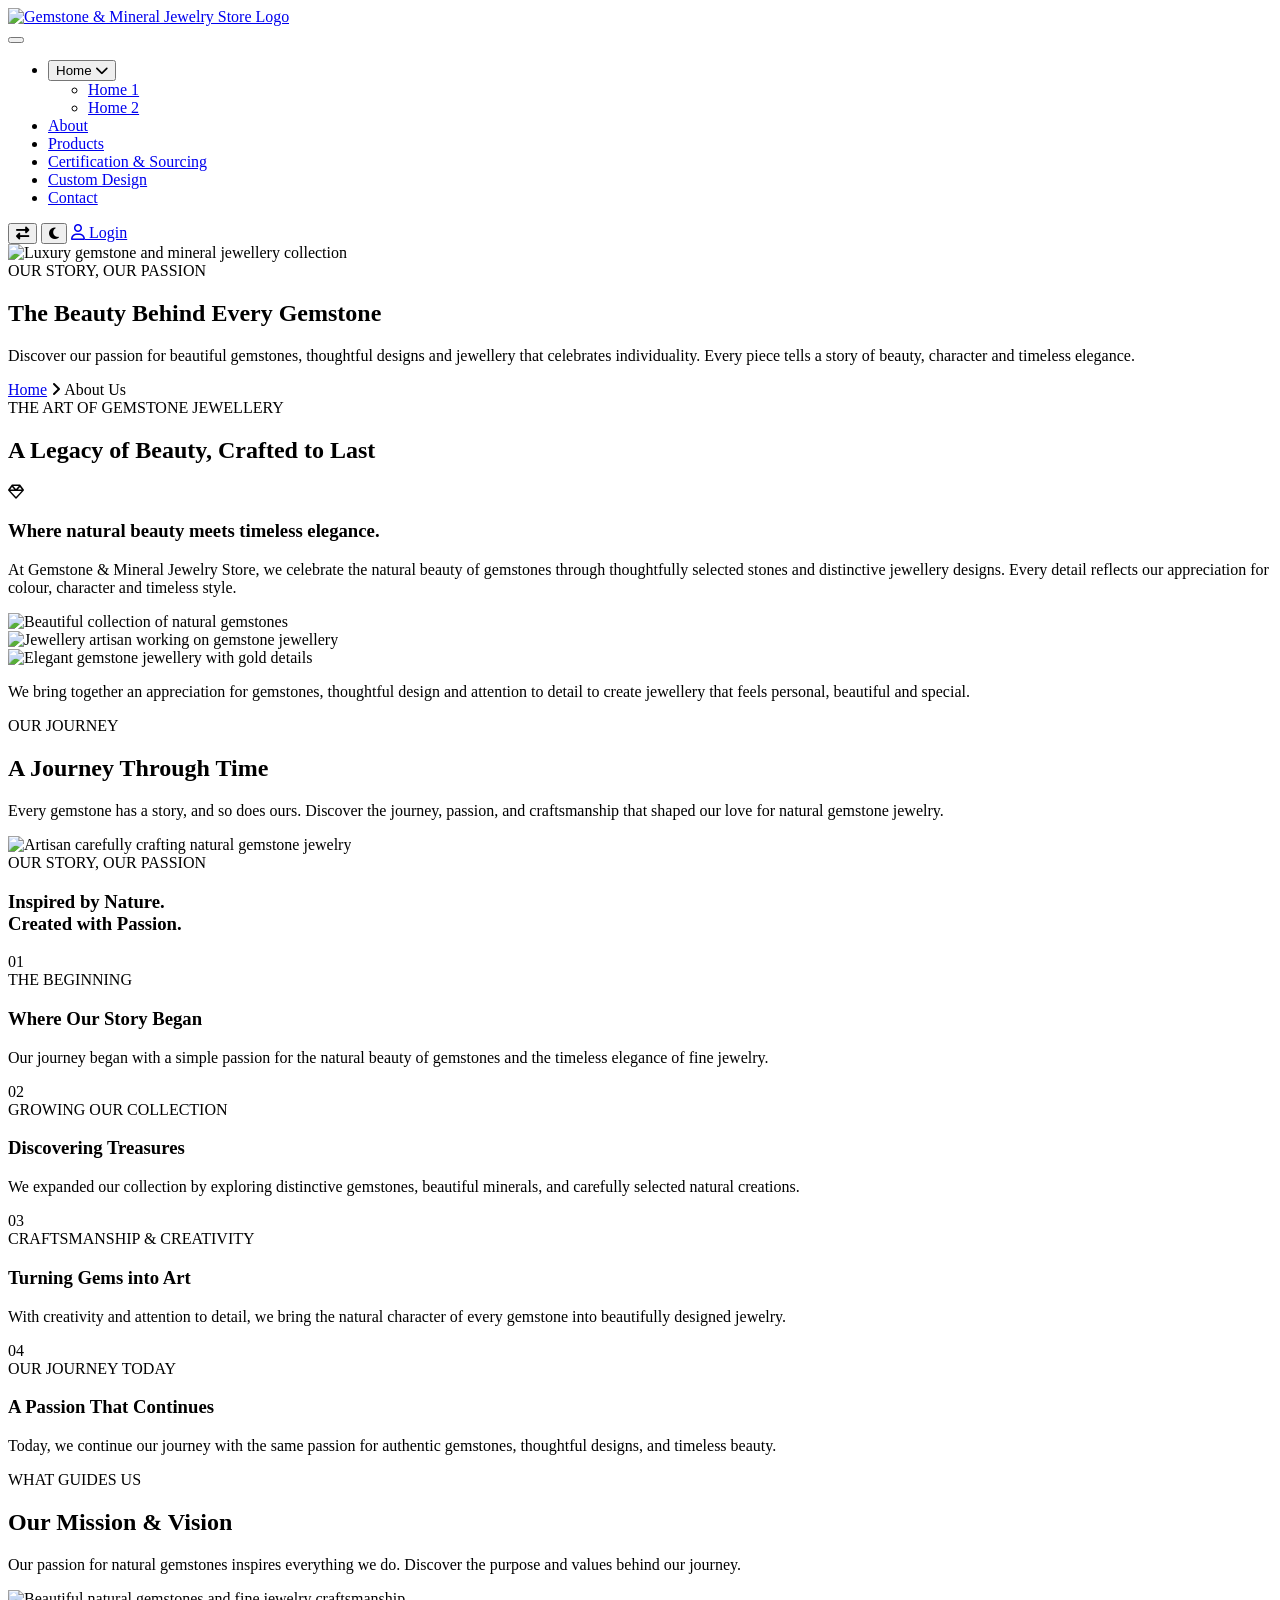
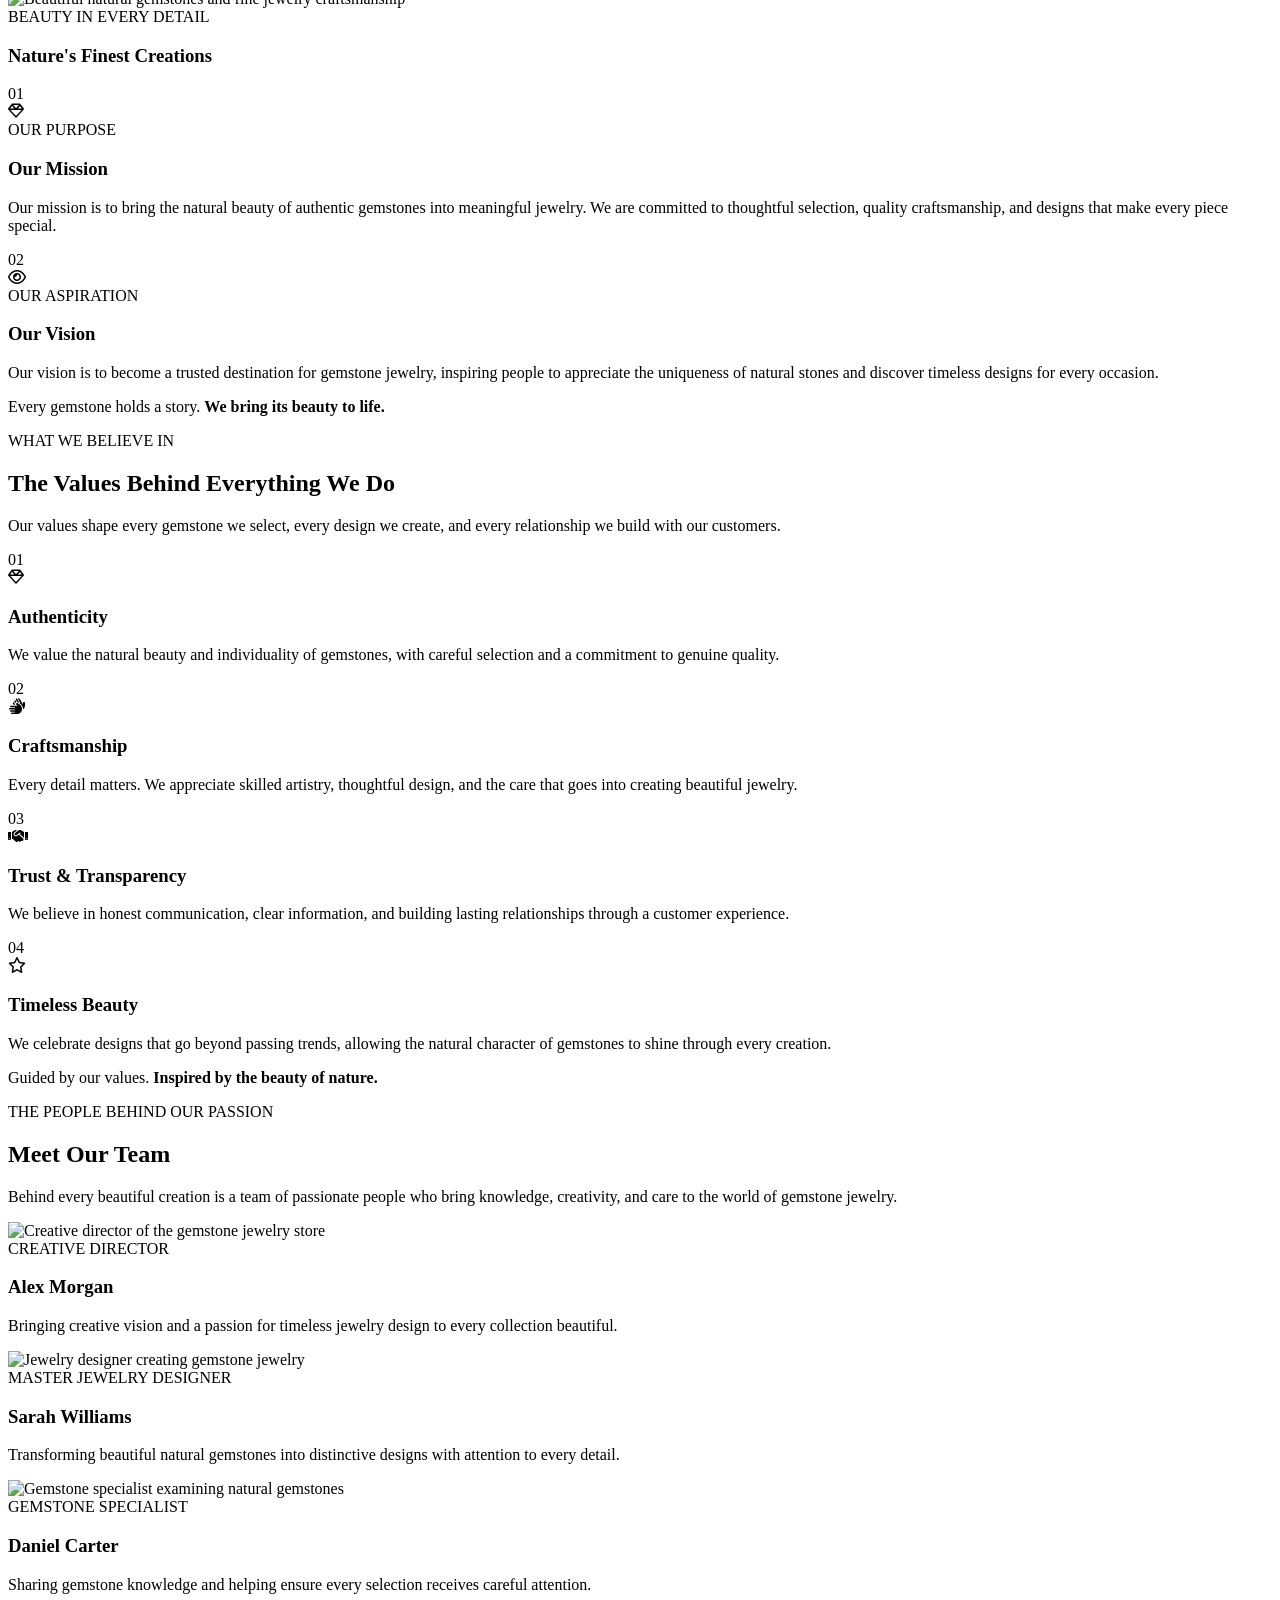
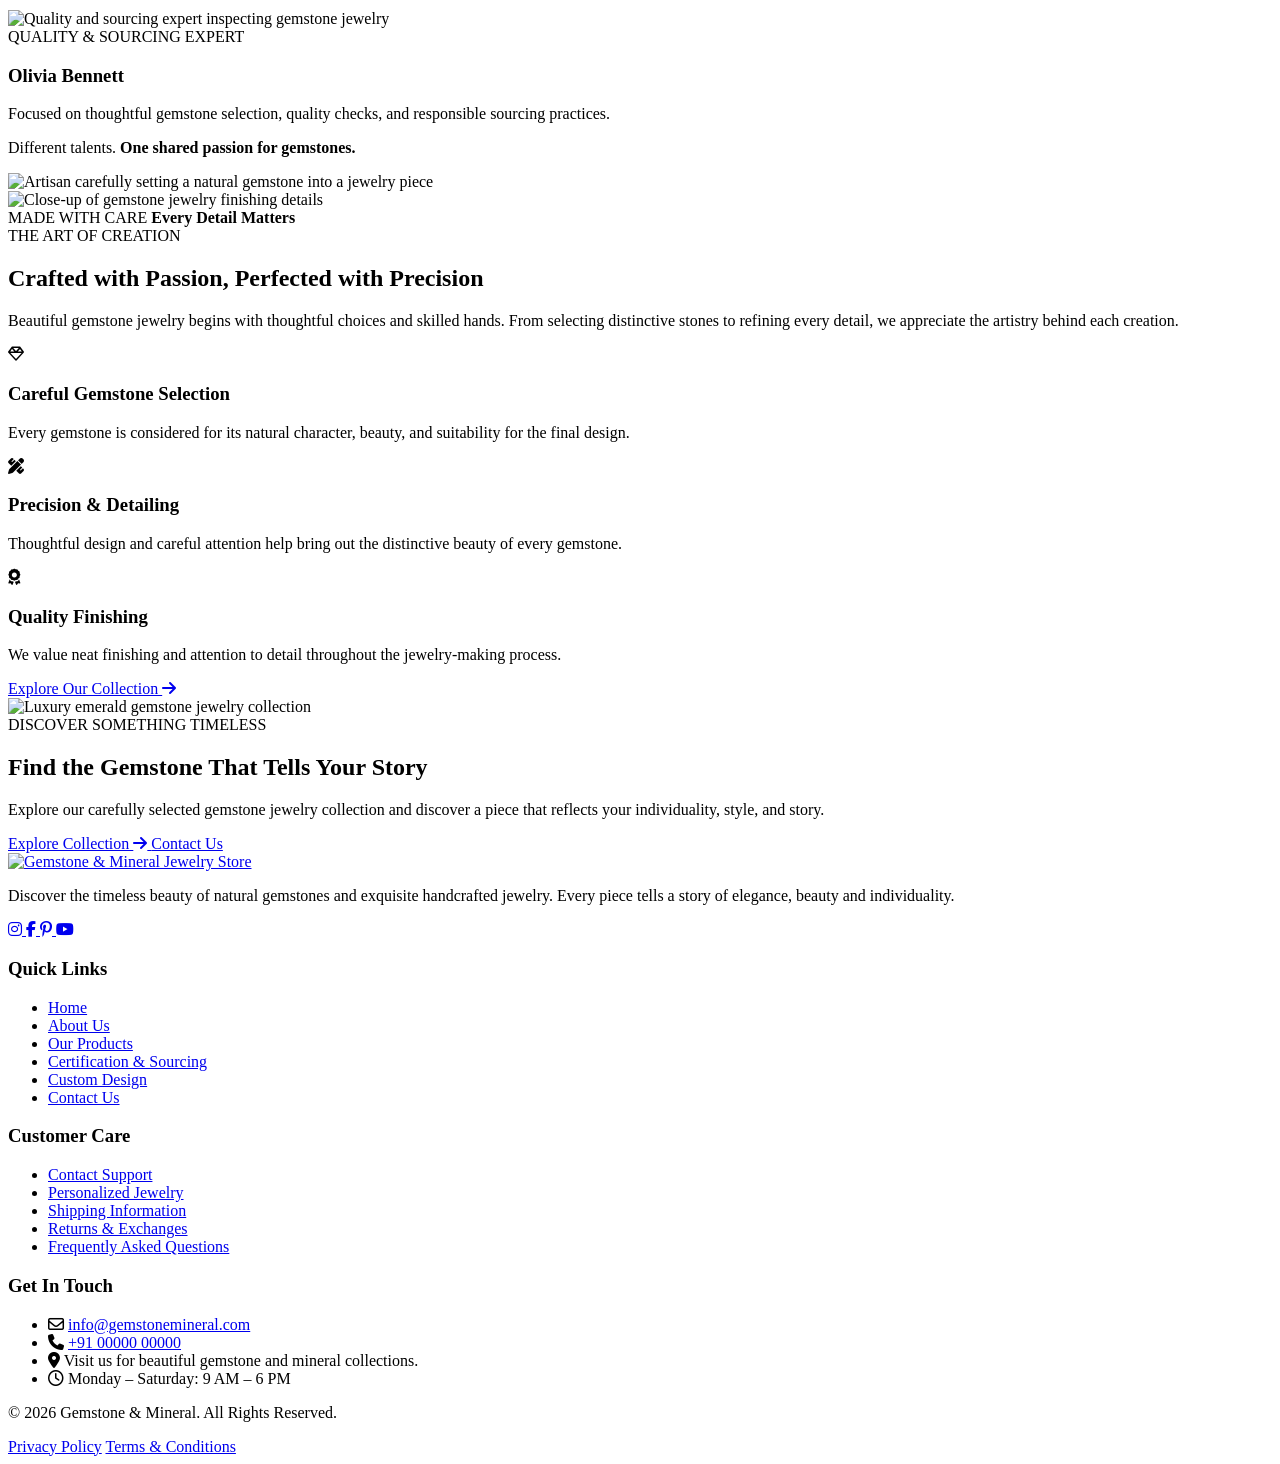
==== about.html @ 47f9c631 "Add files via upload" ====
<!DOCTYPE html>
<html lang="en" dir="ltr">

<head>
    <meta charset="UTF-8">
    <meta name="viewport" content="width=device-width, initial-scale=1.0">

    <title>Gemstone & Mineral | Jewelry Store</title>

    <meta name="description" content="Discover exquisite gemstone and mineral jewelry, handcrafted collections and custom jewelry designs.">

    <!-- GOOGLE FONTS -->
    <link rel="preconnect" href="https://fonts.googleapis.com">
    <link rel="preconnect" href="https://fonts.gstatic.com" crossorigin>

    <link href="https://fonts.googleapis.com/css2?family=Inter:wght@400;500;600;700&display=swap" rel="stylesheet">

    <!-- FONT AWESOME -->
    <link rel="stylesheet"
          href="https://cdnjs.cloudflare.com/ajax/libs/font-awesome/6.5.2/css/all.min.css">

    <!-- MAIN CSS -->
    <link rel="stylesheet" href="css/style.css">

    <!-- RESPONSIVE CSS -->
    <link rel="stylesheet" href="css/responsive.css">

</head>

<body>

    <!-- ==========================================
         GEMSTONE & MINERAL HEADER
    =========================================== -->

    <header class="gm-header" id="gmHeader">

        <div class="gm-header-container">

            <!-- LOGO -->
            <div class="gm-logo">

                <a href="index.html">

                    <img src="images/logo.png"
                         alt="Gemstone & Mineral Jewelry Store Logo">

                </a>

            </div>


            <!-- HAMBURGER MENU BUTTON -->
            <button class="gm-menu-toggle"
                    id="gmMenuToggle"
                    type="button"
                    aria-label="Open navigation menu"
                    aria-controls="gmNavigation"
                    aria-expanded="false">

                <span></span>
                <span></span>
                <span></span>

            </button>


            <!-- NAVIGATION AND HEADER ACTIONS -->
            <nav class="gm-navigation" id="gmNavigation"
                 aria-label="Main navigation">


                <!-- MAIN MENU -->
                <ul class="gm-nav-list">


                    <!-- HOME DROPDOWN -->
                    <li class="gm-nav-item gm-home-dropdown">

                        <button class="gm-nav-link gm-dropdown-toggle"
                                type="button"
                                aria-expanded="false">

                            <span>Home</span>

                            <i class="fa-solid fa-chevron-down"></i>

                        </button>


                        <ul class="gm-dropdown-menu">

                            <li>
                                <a href="index.html">Home 1</a>
                            </li>

                            <li>
                                <a href="home-2.html">Home 2</a>
                            </li>

                        </ul>

                    </li>


                    <!-- ABOUT -->
                    <li class="gm-nav-item">

                        <a href="about.html" class="gm-nav-link active">
                            About
                        </a>

                    </li>


                    <!-- PRODUCTS -->
                    <li class="gm-nav-item">

                        <a href="products.html" class="gm-nav-link">
                            Products
                        </a>

                    </li>


                    <!-- CERTIFICATION -->
                    <li class="gm-nav-item">

                        <a href="certification.html" class="gm-nav-link">
                            Certification & Sourcing
                        </a>

                    </li>


                    <!-- CUSTOM DESIGN -->
                    <li class="gm-nav-item">

                        <a href="custom-design.html" class="gm-nav-link">
                            Custom Design
                        </a>

                    </li>


                    <!-- CONTACT -->
                    <li class="gm-nav-item">

                        <a href="contact.html" class="gm-nav-link">
                            Contact
                        </a>

                    </li>


                </ul>


                <!-- HEADER RIGHT ACTIONS -->
                <div class="gm-header-actions">


                    <!-- RTL TOGGLE -->
                    <button class="gm-icon-btn"
                            id="gmRtlToggle"
                            type="button"
                            aria-label="Toggle right to left layout"
                            title="Toggle RTL">

                        <i class="fa-solid fa-right-left"></i>

                    </button>


                    <!-- DARK MODE TOGGLE -->
                    <button class="gm-icon-btn"
                            id="gmDarkToggle"
                            type="button"
                            aria-label="Toggle dark mode"
                            title="Toggle dark mode">

                        <i class="fa-solid fa-moon"></i>

                    </button>


                    <!-- LOGIN BUTTON -->
                    <a href="login.html" class="gm-login-btn">

                        <i class="fa-regular fa-user"></i>

                        <span>Login</span>

                    </a>


                </div>


            </nav>


        </div>

    </header>


    <!-- ==========================================
         MAIN CONTENT START
    =========================================== -->

    <main>

<!-- ABOUT HERO SECTION -->
<section class="gm-about-hero" id="aboutHero">

    <!-- BACKGROUND IMAGE -->
    <div class="gm-about-hero-background">
        <img
            src="images/about-hero-gemstone.jpg"
            alt="Luxury gemstone and mineral jewellery collection"
        >
    </div>

    <!-- OVERLAY -->
    <div class="gm-about-hero-overlay"></div>

    <!-- HERO CONTENT -->
    <div class="gm-about-hero-container">

        <div class="gm-about-hero-content">

            <span class="gm-about-hero-eyebrow">
                OUR STORY, OUR PASSION
            </span>

            <h1 class="gm-about-hero-title">
                The Beauty Behind
                <span>Every Gemstone</span>
            </h1>

            <p class="gm-about-hero-description">
                Discover our passion for beautiful gemstones,
                thoughtful designs and jewellery that celebrates
                individuality. Every piece tells a story of beauty,
                character and timeless elegance.
            </p>

            <div class="gm-about-breadcrumb">

                <a href="index.html">Home</a>

                <i class="fa-solid fa-angle-right"></i>

                <span>About Us</span>

            </div>

        </div>

    </div>

</section>
<!-- END ABOUT HERO SECTION -->

<!-- OUR STORY SECTION -->
<section class="gm-about-story" id="aboutStory">

    <div class="gm-about-story-container">

        <!-- SECTION HEADER -->
        <div class="gm-about-story-header">

            <span class="gm-about-story-eyebrow">
                THE ART OF GEMSTONE JEWELLERY
            </span>

            <h2 class="gm-about-story-title">
                A Legacy of Beauty,
                <span>Crafted to Last</span>
            </h2>

            <!-- GOLD DECORATIVE DIVIDER -->
            <div class="gm-about-story-divider">
                <span></span>
                <i class="fa-regular fa-gem"></i>
                <span></span>
            </div>

            <h3 class="gm-about-story-subtitle">
                Where natural beauty meets timeless elegance.
            </h3>

            <p class="gm-about-story-intro">
                At Gemstone & Mineral Jewelry Store, we celebrate the
                natural beauty of gemstones through thoughtfully
                selected stones and distinctive jewellery designs.
                Every detail reflects our appreciation for colour,
                character and timeless style.
            </p>

        </div>

        <!-- STORY IMAGE GRID -->
        <div class="gm-about-story-gallery">

            <!-- IMAGE 1 -->
            <div class="gm-about-story-image">
                <img
                    src="images/about-story-main.jpg"
                    alt="Beautiful collection of natural gemstones"
                >
            </div>

            <!-- IMAGE 2 -->
            <div class="gm-about-story-image">
                <img
                    src="images/about-story-detail.jpg"
                    alt="Jewellery artisan working on gemstone jewellery"
                >
            </div>

            <!-- IMAGE 3 -->
            <div class="gm-about-story-image">
                <img
                    src="images/about-story-craft.jpg"
                    alt="Elegant gemstone jewellery with gold details"
                >
            </div>

        </div>

        <!-- STORY CLOSING TEXT -->
        <div class="gm-about-story-footer">

            <p>
                We bring together an appreciation for gemstones,
                thoughtful design and attention to detail to create
                jewellery that feels personal, beautiful and special.
            </p>

        </div>

    </div>

</section>
<!-- END OUR STORY SECTION -->

<!-- =========================================
     ABOUT PAGE - OUR HISTORY SECTION
========================================= -->

<section class="gm-about-history" id="gmAboutHistory">

    <div class="gm-about-history-container">

        <!-- SECTION HEADER -->
        <div class="gm-about-history-header">

            <span class="gm-about-history-eyebrow">
                OUR JOURNEY
            </span>

            <h2 class="gm-about-history-title">
                A Journey Through
                <span>Time</span>
            </h2>

            <p class="gm-about-history-description">
                Every gemstone has a story, and so does ours.
                Discover the journey, passion, and craftsmanship
                that shaped our love for natural gemstone jewelry.
            </p>

        </div>


        <!-- HISTORY IMAGE -->
        <div class="gm-about-history-image">

            <img src="images/about-history-main.jpg"
                 alt="Artisan carefully crafting natural gemstone jewelry">

            <div class="gm-about-history-image-overlay"></div>

            <div class="gm-about-history-image-content">
                <span>OUR STORY, OUR PASSION</span>

                <h3>
                    Inspired by Nature.
                    <br>
                    Created with Passion.
                </h3>
            </div>

        </div>


        <!-- TIMELINE -->
        <div class="gm-about-history-timeline">

            <!-- MILESTONE 01 -->
            <article class="gm-about-history-item">

                <div class="gm-about-history-marker">
                    <span>01</span>
                </div>

                <div class="gm-about-history-content">

                    <span class="gm-about-history-period">
                        THE BEGINNING
                    </span>

                    <h3>Where Our Story Began</h3>

                    <p>
                        Our journey began with a simple passion
                        for the natural beauty of gemstones and
                        the timeless elegance of fine jewelry.
                    </p>

                </div>

            </article>


            <!-- MILESTONE 02 -->
            <article class="gm-about-history-item">

                <div class="gm-about-history-marker">
                    <span>02</span>
                </div>

                <div class="gm-about-history-content">

                    <span class="gm-about-history-period">
                        GROWING OUR COLLECTION
                    </span>

                    <h3>Discovering Treasures</h3>

                    <p>
                        We expanded our collection by exploring
                        distinctive gemstones, beautiful minerals,
                        and carefully selected natural creations.
                    </p>

                </div>

            </article>


            <!-- MILESTONE 03 -->
            <article class="gm-about-history-item">

                <div class="gm-about-history-marker">
                    <span>03</span>
                </div>

                <div class="gm-about-history-content">

                    <span class="gm-about-history-period">
                        CRAFTSMANSHIP & CREATIVITY
                    </span>

                    <h3>Turning Gems into Art</h3>

                    <p>
                        With creativity and attention to detail,
                        we bring the natural character of every
                        gemstone into beautifully designed jewelry.
                    </p>

                </div>

            </article>


            <!-- MILESTONE 04 -->
            <article class="gm-about-history-item">

                <div class="gm-about-history-marker">
                    <span>04</span>
                </div>

                <div class="gm-about-history-content">

                    <span class="gm-about-history-period">
                        OUR JOURNEY TODAY
                    </span>

                    <h3>A Passion That Continues</h3>

                    <p>
                        Today, we continue our journey with the
                        same passion for authentic gemstones,
                        thoughtful designs, and timeless beauty.
                    </p>

                </div>

            </article>

        </div>

    </div>

</section>

<!-- =========================================
     ABOUT PAGE - MISSION & VISION SECTION
========================================= -->

<section class="gm-about-purpose" id="gmAboutPurpose">

    <div class="gm-about-purpose-container">

        <!-- SECTION HEADER -->
        <div class="gm-about-purpose-header">

            <span class="gm-about-purpose-eyebrow">
                WHAT GUIDES US
            </span>

            <h2 class="gm-about-purpose-title">
                Our Mission & <span>Vision</span>
            </h2>

            <p class="gm-about-purpose-intro">
                Our passion for natural gemstones inspires everything
                we do. Discover the purpose and values behind our journey.
            </p>

        </div>


        <!-- MAIN CONTENT -->
        <div class="gm-about-purpose-content">

            <!-- LEFT IMAGE -->
            <div class="gm-about-purpose-image">

                <img src="images/about-mission-vision.jpg"
                     alt="Beautiful natural gemstones and fine jewelry craftsmanship"
                     loading="lazy">

                <div class="gm-about-purpose-image-overlay"></div>

                <div class="gm-about-purpose-image-caption">
                    <span>BEAUTY IN EVERY DETAIL</span>
                    <h3>Nature's Finest Creations</h3>
                </div>

                <!-- DECORATIVE IMAGE FRAME -->
                <div class="gm-about-purpose-image-frame"></div>

            </div>


            <!-- RIGHT CONTENT -->
            <div class="gm-about-purpose-cards">

                <!-- MISSION CARD -->
                <article class="gm-about-purpose-card">

                    <div class="gm-about-purpose-card-top">

                        <span class="gm-about-purpose-number">
                            01
                        </span>

                        <div class="gm-about-purpose-icon">
                            <i class="fa-regular fa-gem"></i>
                        </div>

                    </div>

                    <span class="gm-about-purpose-label">
                        OUR PURPOSE
                    </span>

                    <h3>Our Mission</h3>

                    <p>
                        Our mission is to bring the natural beauty of
                        authentic gemstones into meaningful jewelry.
                        We are committed to thoughtful selection,
                        quality craftsmanship, and designs that make
                        every piece special.
                    </p>

                    <div class="gm-about-purpose-card-line"></div>

                </article>


                <!-- VISION CARD -->
                <article class="gm-about-purpose-card">

                    <div class="gm-about-purpose-card-top">

                        <span class="gm-about-purpose-number">
                            02
                        </span>

                        <div class="gm-about-purpose-icon">
                            <i class="fa-regular fa-eye"></i>
                        </div>

                    </div>

                    <span class="gm-about-purpose-label">
                        OUR ASPIRATION
                    </span>

                    <h3>Our Vision</h3>

                    <p>
                        Our vision is to become a trusted destination
                        for gemstone jewelry, inspiring people to
                        appreciate the uniqueness of natural stones
                        and discover timeless designs for every occasion.
                    </p>

                    <div class="gm-about-purpose-card-line"></div>

                </article>

            </div>

        </div>


        <!-- BOTTOM BRAND STATEMENT -->
        <div class="gm-about-purpose-footer">

            <span class="gm-about-purpose-footer-line"></span>

            <p>
                Every gemstone holds a story.
                <strong>We bring its beauty to life.</strong>
            </p>

            <span class="gm-about-purpose-footer-line"></span>

        </div>

    </div>

</section>

<!-- =========================================
     ABOUT PAGE - OUR CORE VALUES
========================================= -->

<section class="gm-about-values" id="gmAboutValues">

    <div class="gm-about-values-container">

        <!-- SECTION HEADER -->
        <div class="gm-about-values-header">

            <span class="gm-about-values-eyebrow">
                WHAT WE BELIEVE IN
            </span>

            <h2 class="gm-about-values-title">
                The Values Behind
                <span>Everything We Do</span>
            </h2>

            <p class="gm-about-values-description">
                Our values shape every gemstone we select,
                every design we create, and every relationship
                we build with our customers.
            </p>

        </div>


        <!-- VALUES GRID -->
        <div class="gm-about-values-grid">

            <!-- VALUE 01 -->
            <article class="gm-about-values-card">

                <div class="gm-about-values-card-top">

                    <span class="gm-about-values-number">01</span>

                    <div class="gm-about-values-icon">
                        <i class="fa-regular fa-gem"></i>
                    </div>

                </div>

                <h3>Authenticity</h3>

                <p>
                    We value the natural beauty and individuality
                    of gemstones, with careful selection and
                    a commitment to genuine quality.
                </p>

                <span class="gm-about-values-card-line"></span>

            </article>


            <!-- VALUE 02 -->
            <article class="gm-about-values-card">

                <div class="gm-about-values-card-top">

                    <span class="gm-about-values-number">02</span>

                    <div class="gm-about-values-icon">
                        <i class="fa-solid fa-hands"></i>
                    </div>

                </div>

                <h3>Craftsmanship</h3>

                <p>
                    Every detail matters. We appreciate skilled
                    artistry, thoughtful design, and the care
                    that goes into creating beautiful jewelry.
                </p>

                <span class="gm-about-values-card-line"></span>

            </article>


            <!-- VALUE 03 -->
            <article class="gm-about-values-card">

                <div class="gm-about-values-card-top">

                    <span class="gm-about-values-number">03</span>

                    <div class="gm-about-values-icon">
                        <i class="fa-solid fa-handshake"></i>
                    </div>

                </div>

                <h3>Trust & Transparency</h3>

                <p>
                    We believe in honest communication, clear
                    information, and building lasting relationships
                    through a customer experience.
                </p>

                <span class="gm-about-values-card-line"></span>

            </article>


            <!-- VALUE 04 -->
            <article class="gm-about-values-card">

                <div class="gm-about-values-card-top">

                    <span class="gm-about-values-number">04</span>

                    <div class="gm-about-values-icon">
                        <i class="fa-regular fa-star"></i>
                    </div>

                </div>

                <h3>Timeless Beauty</h3>

                <p>
                    We celebrate designs that go beyond passing
                    trends, allowing the natural character of
                    gemstones to shine through every creation.
                </p>

                <span class="gm-about-values-card-line"></span>

            </article>

        </div>


        <!-- BOTTOM STATEMENT -->
        <div class="gm-about-values-footer">

            <span class="gm-about-values-footer-line"></span>

            <p>
                Guided by our values.
                <strong>Inspired by the beauty of nature.</strong>
            </p>

            <span class="gm-about-values-footer-line"></span>

        </div>

    </div>

</section>

<!-- =========================================
     ABOUT PAGE - MEET OUR TEAM
========================================= -->

<section class="gm-about-team" id="gmAboutTeam">

    <div class="gm-about-team-container">

        <!-- SECTION HEADER -->
        <div class="gm-about-team-header">

            <span class="gm-about-team-eyebrow">
                THE PEOPLE BEHIND OUR PASSION
            </span>

            <h2 class="gm-about-team-title">
                Meet Our <span>Team</span>
            </h2>

            <p class="gm-about-team-description">
                Behind every beautiful creation is a team of
                passionate people who bring knowledge, creativity,
                and care to the world of gemstone jewelry.
            </p>

        </div>


        <!-- TEAM GRID -->
        <div class="gm-about-team-grid">

            <!-- TEAM MEMBER 01 -->
            <article class="gm-about-team-card">

                <div class="gm-about-team-image">

                    <img src="images/team-creative-director.jpg"
                         alt="Creative director of the gemstone jewelry store"
                         loading="lazy">

                    <div class="gm-about-team-image-overlay"></div>

                </div>

                <div class="gm-about-team-info">

                    <span class="gm-about-team-role">
                        CREATIVE DIRECTOR
                    </span>

                    <h3>Alex Morgan</h3>

                    <p>
                        Bringing creative vision and a passion
                        for timeless jewelry design to every
                        collection beautiful.
                    </p>

                </div>

            </article>


            <!-- TEAM MEMBER 02 -->
            <article class="gm-about-team-card">

                <div class="gm-about-team-image">

                    <img src="images/team-jewelry-designer.jpg"
                         alt="Jewelry designer creating gemstone jewelry"
                         loading="lazy">

                    <div class="gm-about-team-image-overlay"></div>

                </div>

                <div class="gm-about-team-info">

                    <span class="gm-about-team-role">
                        MASTER JEWELRY DESIGNER
                    </span>

                    <h3>Sarah Williams</h3>

                    <p>
                        Transforming beautiful natural gemstones
                        into distinctive designs with attention
                        to every detail.
                    </p>

                </div>

            </article>


            <!-- TEAM MEMBER 03 -->
            <article class="gm-about-team-card">

                <div class="gm-about-team-image">

                    <img src="images/team-gemstone-specialist.jpg"
                         alt="Gemstone specialist examining natural gemstones"
                         loading="lazy">

                    <div class="gm-about-team-image-overlay"></div>

                </div>

                <div class="gm-about-team-info">

                    <span class="gm-about-team-role">
                        GEMSTONE SPECIALIST
                    </span>

                    <h3>Daniel Carter</h3>

                    <p>
                        Sharing gemstone knowledge and helping
                        ensure every selection receives careful
                        attention.
                    </p>

                </div>

            </article>


            <!-- TEAM MEMBER 04 -->
            <article class="gm-about-team-card">

                <div class="gm-about-team-image">

                    <img src="images/team-quality-expert.jpg"
                         alt="Quality and sourcing expert inspecting gemstone jewelry"
                         loading="lazy">

                    <div class="gm-about-team-image-overlay"></div>

                </div>

                <div class="gm-about-team-info">

                    <span class="gm-about-team-role">
                        QUALITY & SOURCING EXPERT
                    </span>

                    <h3>Olivia Bennett</h3>

                    <p>
                        Focused on thoughtful gemstone selection,
                        quality checks, and responsible sourcing
                        practices.
                    </p>

                </div>

            </article>

        </div>


        <!-- BOTTOM STATEMENT -->
        <div class="gm-about-team-footer">

            <span class="gm-about-team-footer-line"></span>

            <p>
                Different talents.
                <strong>One shared passion for gemstones.</strong>
            </p>

            <span class="gm-about-team-footer-line"></span>

        </div>

    </div>

</section>

<!-- =========================================
     ABOUT PAGE - OUR CRAFTSMANSHIP
========================================= -->

<section class="gm-about-craft" id="gmAboutCraft">

    <div class="gm-about-craft-container">

        <!-- LEFT IMAGE AREA -->
        <div class="gm-about-craft-visual">

            <div class="gm-about-craft-image">

                <img src="images/about-craftsmanship-main.jpg"
                     alt="Artisan carefully setting a natural gemstone into a jewelry piece"
                     loading="lazy">

            </div>

            <!-- SMALL DETAIL IMAGE -->
            <div class="gm-about-craft-detail">

                <img src="images/about-craftsmanship-detail.jpg"
                     alt="Close-up of gemstone jewelry finishing details"
                     loading="lazy">

            </div>

            <!-- IMAGE LABEL -->
            <div class="gm-about-craft-image-label">
                <span>MADE WITH CARE</span>
                <strong>Every Detail Matters</strong>
            </div>

        </div>


        <!-- RIGHT CONTENT AREA -->
        <div class="gm-about-craft-content">

            <span class="gm-about-craft-eyebrow">
                THE ART OF CREATION
            </span>

            <h2 class="gm-about-craft-title">
                Crafted with Passion,
                <span>Perfected with Precision</span>
            </h2>

            <p class="gm-about-craft-description">
                Beautiful gemstone jewelry begins with thoughtful
                choices and skilled hands. From selecting distinctive
                stones to refining every detail, we appreciate the
                artistry behind each creation.
            </p>


            <!-- CRAFT FEATURES -->
            <div class="gm-about-craft-features">

                <!-- FEATURE 01 -->
                <div class="gm-about-craft-feature">

                    <div class="gm-about-craft-feature-icon">
                        <i class="fa-regular fa-gem"></i>
                    </div>

                    <div class="gm-about-craft-feature-info">

                        <h3>Careful Gemstone Selection</h3>

                        <p>
                            Every gemstone is considered for its
                            natural character, beauty, and suitability
                            for the final design.
                        </p>

                    </div>

                </div>


                <!-- FEATURE 02 -->
                <div class="gm-about-craft-feature">

                    <div class="gm-about-craft-feature-icon">
                        <i class="fa-solid fa-pen-ruler"></i>
                    </div>

                    <div class="gm-about-craft-feature-info">

                        <h3>Precision & Detailing</h3>

                        <p>
                            Thoughtful design and careful attention
                            help bring out the distinctive beauty
                            of every gemstone.
                        </p>

                    </div>

                </div>


                <!-- FEATURE 03 -->
                <div class="gm-about-craft-feature">

                    <div class="gm-about-craft-feature-icon">
                        <i class="fa-solid fa-award"></i>
                    </div>

                    <div class="gm-about-craft-feature-info">

                        <h3>Quality Finishing</h3>

                        <p>
                            We value neat finishing and attention
                            to detail throughout the jewelry-making
                            process.
                        </p>

                    </div>

                </div>

            </div>


            <!-- CTA BUTTON -->
            <a href="products.html" class="gm-about-craft-button">
                Explore Our Collection
                <i class="fa-solid fa-arrow-right"></i>
            </a>

        </div>

    </div>

</section>

<!-- =========================================
     ABOUT PAGE - FINAL CTA BANNER
========================================= -->

<section class="gm-about-cta" id="gmAboutCta">

    <!-- BACKGROUND IMAGE -->
    <div class="gm-about-cta-background">

        <img src="images/about-final-cta.jpg"
             alt="Luxury emerald gemstone jewelry collection"
             loading="lazy">

    </div>

    <!-- DARK OVERLAY -->
    <div class="gm-about-cta-overlay"></div>


    <!-- CTA CONTENT -->
    <div class="gm-about-cta-container">

        <span class="gm-about-cta-eyebrow">
            DISCOVER SOMETHING TIMELESS
        </span>

        <h2 class="gm-about-cta-title">
            Find the Gemstone
            <span>That Tells Your Story</span>
        </h2>

        <p class="gm-about-cta-description">
            Explore our carefully selected gemstone jewelry
            collection and discover a piece that reflects
            your individuality, style, and story.
        </p>


        <!-- CTA BUTTONS -->
        <div class="gm-about-cta-buttons">

            <a href="products.html" class="gm-about-cta-primary">
                Explore Collection
                <i class="fa-solid fa-arrow-right"></i>
            </a>

            <a href="contact.html" class="gm-about-cta-secondary">
                Contact Us
            </a>

        </div>

    </div>

</section>

    </main>


    <!-- ==========================================
         FOOTER START
    =========================================== -->

    
<!-- ==========================================
     GEMSTONE & MINERAL FOOTER
=========================================== -->

<footer class="gm-footer">

    <div class="gm-footer-container">

        <!-- FOOTER MAIN CONTENT -->
        <div class="gm-footer-main">

            <!-- BRAND COLUMN -->
            <div class="gm-footer-brand">

                <a href="index.html" class="gm-footer-logo">
                    <img src="images/logo.png"
                         alt="Gemstone & Mineral Jewelry Store">
                </a>

                <p class="gm-footer-description">
                    Discover the timeless beauty of natural gemstones
                    and exquisite handcrafted jewelry. Every piece
                    tells a story of elegance, beauty and individuality.
                </p>

                <!-- SOCIAL ICONS -->
                <div class="gm-footer-social">

                    <a href="#" aria-label="Instagram">
                        <i class="fa-brands fa-instagram"></i>
                    </a>

                    <a href="#" aria-label="Facebook">
                        <i class="fa-brands fa-facebook-f"></i>
                    </a>

                    <a href="#" aria-label="Pinterest">
                        <i class="fa-brands fa-pinterest-p"></i>
                    </a>

                    <a href="#" aria-label="YouTube">
                        <i class="fa-brands fa-youtube"></i>
                    </a>

                </div>

            </div>


            <!-- QUICK LINKS -->
            <div class="gm-footer-column">

                <h3 class="gm-footer-title">Quick Links</h3>

                <ul class="gm-footer-links">

                    <li><a href="index.html">Home</a></li>

                    <li><a href="about.html">About Us</a></li>

                    <li><a href="products.html">Our Products</a></li>

                    <li><a href="certification.html">
                        Certification & Sourcing
                    </a></li>

                    <li><a href="custom-design.html">
                        Custom Design
                    </a></li>

                    <li><a href="contact.html">Contact Us</a></li>

                </ul>

            </div>


            <!-- CUSTOMER SERVICES -->
            <div class="gm-footer-column">

                <h3 class="gm-footer-title">Customer Care</h3>

                <ul class="gm-footer-links">

                    <li><a href="contact.html">Contact Support</a></li>

                    <li><a href="custom-design.html">
                        Personalized Jewelry
                    </a></li>

                    <li><a href="shipping.html">Shipping Information</a></li>

                    <li><a href="returns.html">Returns & Exchanges</a></li>

                    <li><a href="faq.html">Frequently Asked Questions</a></li>

                </ul>

            </div>


            <!-- CONTACT INFORMATION -->
            <div class="gm-footer-column gm-footer-contact">

                <h3 class="gm-footer-title">Get In Touch</h3>

                <ul class="gm-footer-contact-list">

                    <li>
                        <i class="fa-regular fa-envelope"></i>
                        <a href="mailto:info@gemstonemineral.com">
                            info@gemstonemineral.com
                        </a>
                    </li>

                    <li>
                        <i class="fa-solid fa-phone"></i>
                        <a href="tel:+910000000000">
                            +91 00000 00000
                        </a>
                    </li>

                    <li>
                        <i class="fa-solid fa-location-dot"></i>
                        <span>
                            Visit us for beautiful gemstone
                            and mineral collections.
                        </span>
                    </li>

                    <li>
                        <i class="fa-regular fa-clock"></i>
                        <span>Monday – Saturday: 9 AM – 6 PM</span>
                    </li>

                </ul>

            </div>

        </div>


        <!-- FOOTER DIVIDER -->
        <div class="gm-footer-divider"></div>


        <!-- FOOTER BOTTOM -->
        <div class="gm-footer-bottom">

            <p class="gm-footer-copyright">
                © 2026 Gemstone & Mineral. All Rights Reserved.
            </p>

            <div class="gm-footer-legal">

                <a href="privacy-policy.html">Privacy Policy</a>

                <a href="terms.html">Terms & Conditions</a>

            </div>

        </div>

    </div>

</footer>

<!-- END GEMSTONE & MINERAL FOOTER -->



    <!-- JAVASCRIPT -->
    <script src="js/script.js"></script>

</body>

</html>
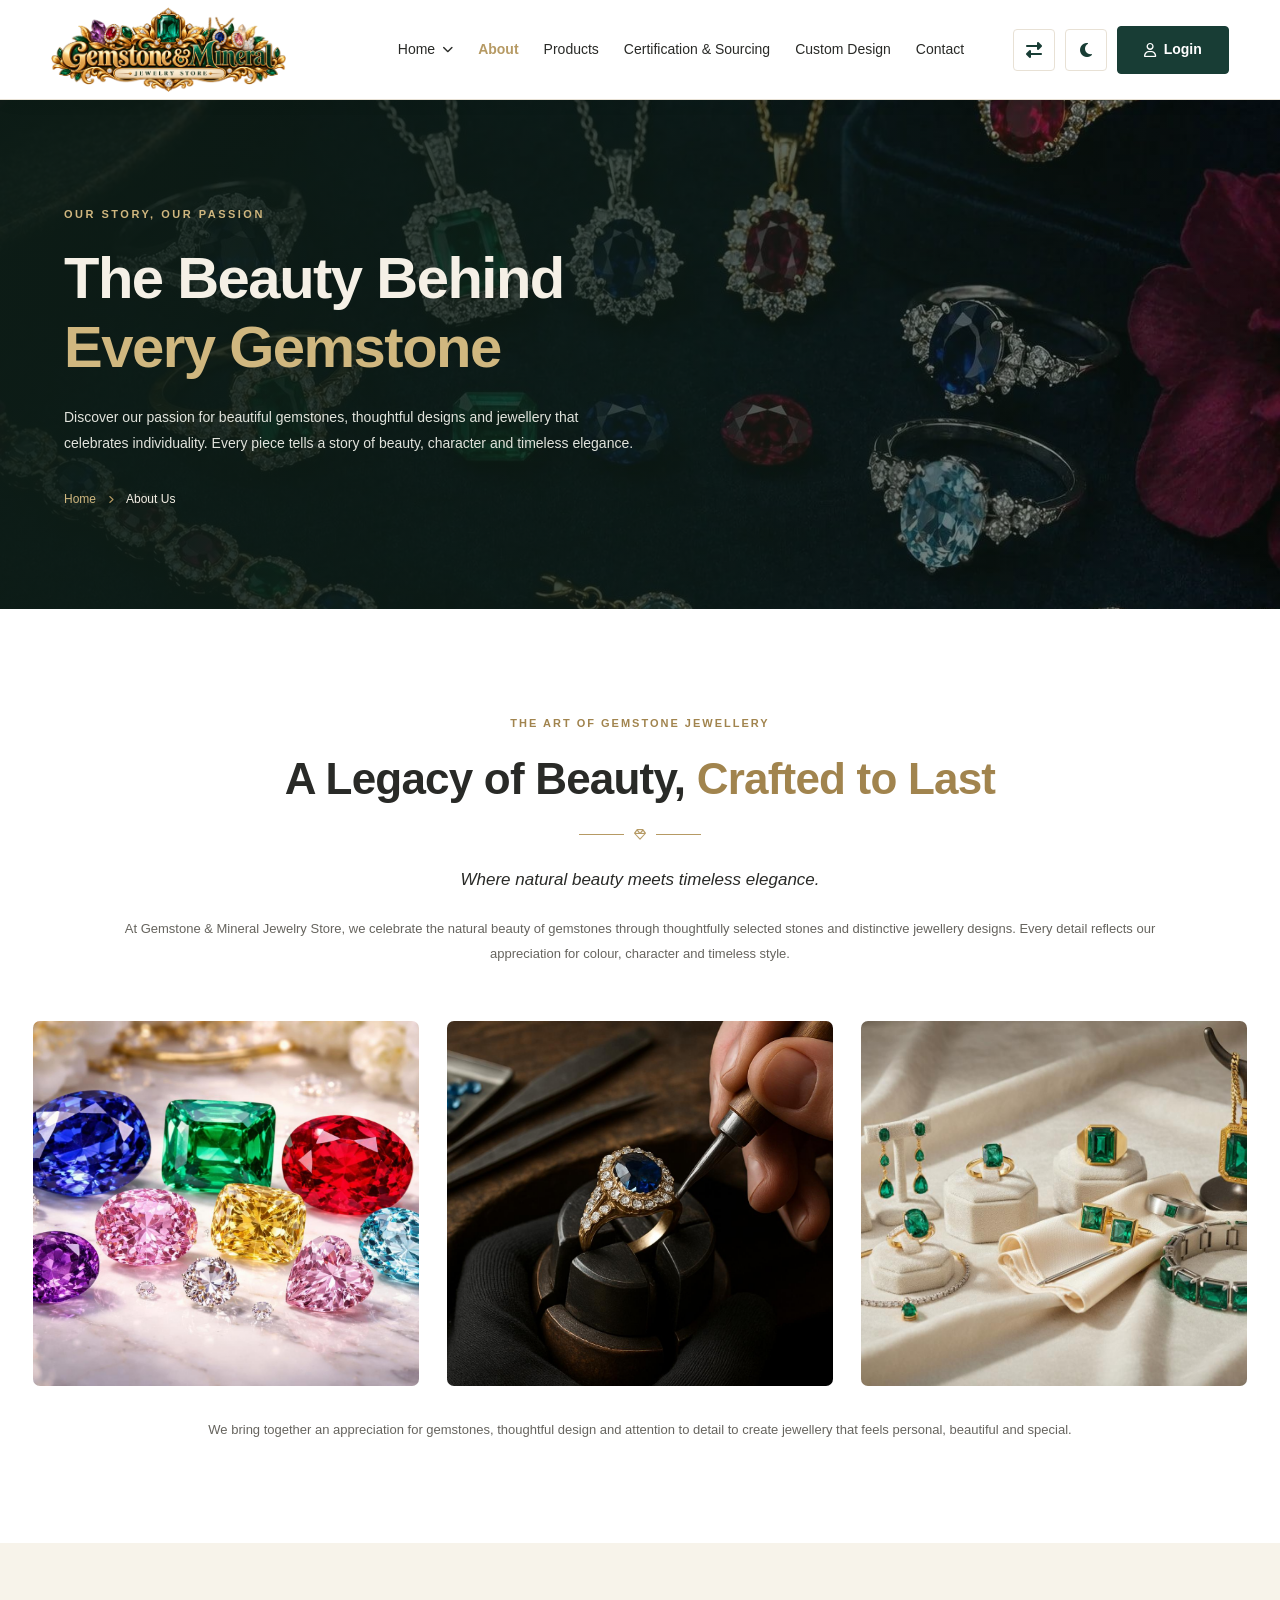
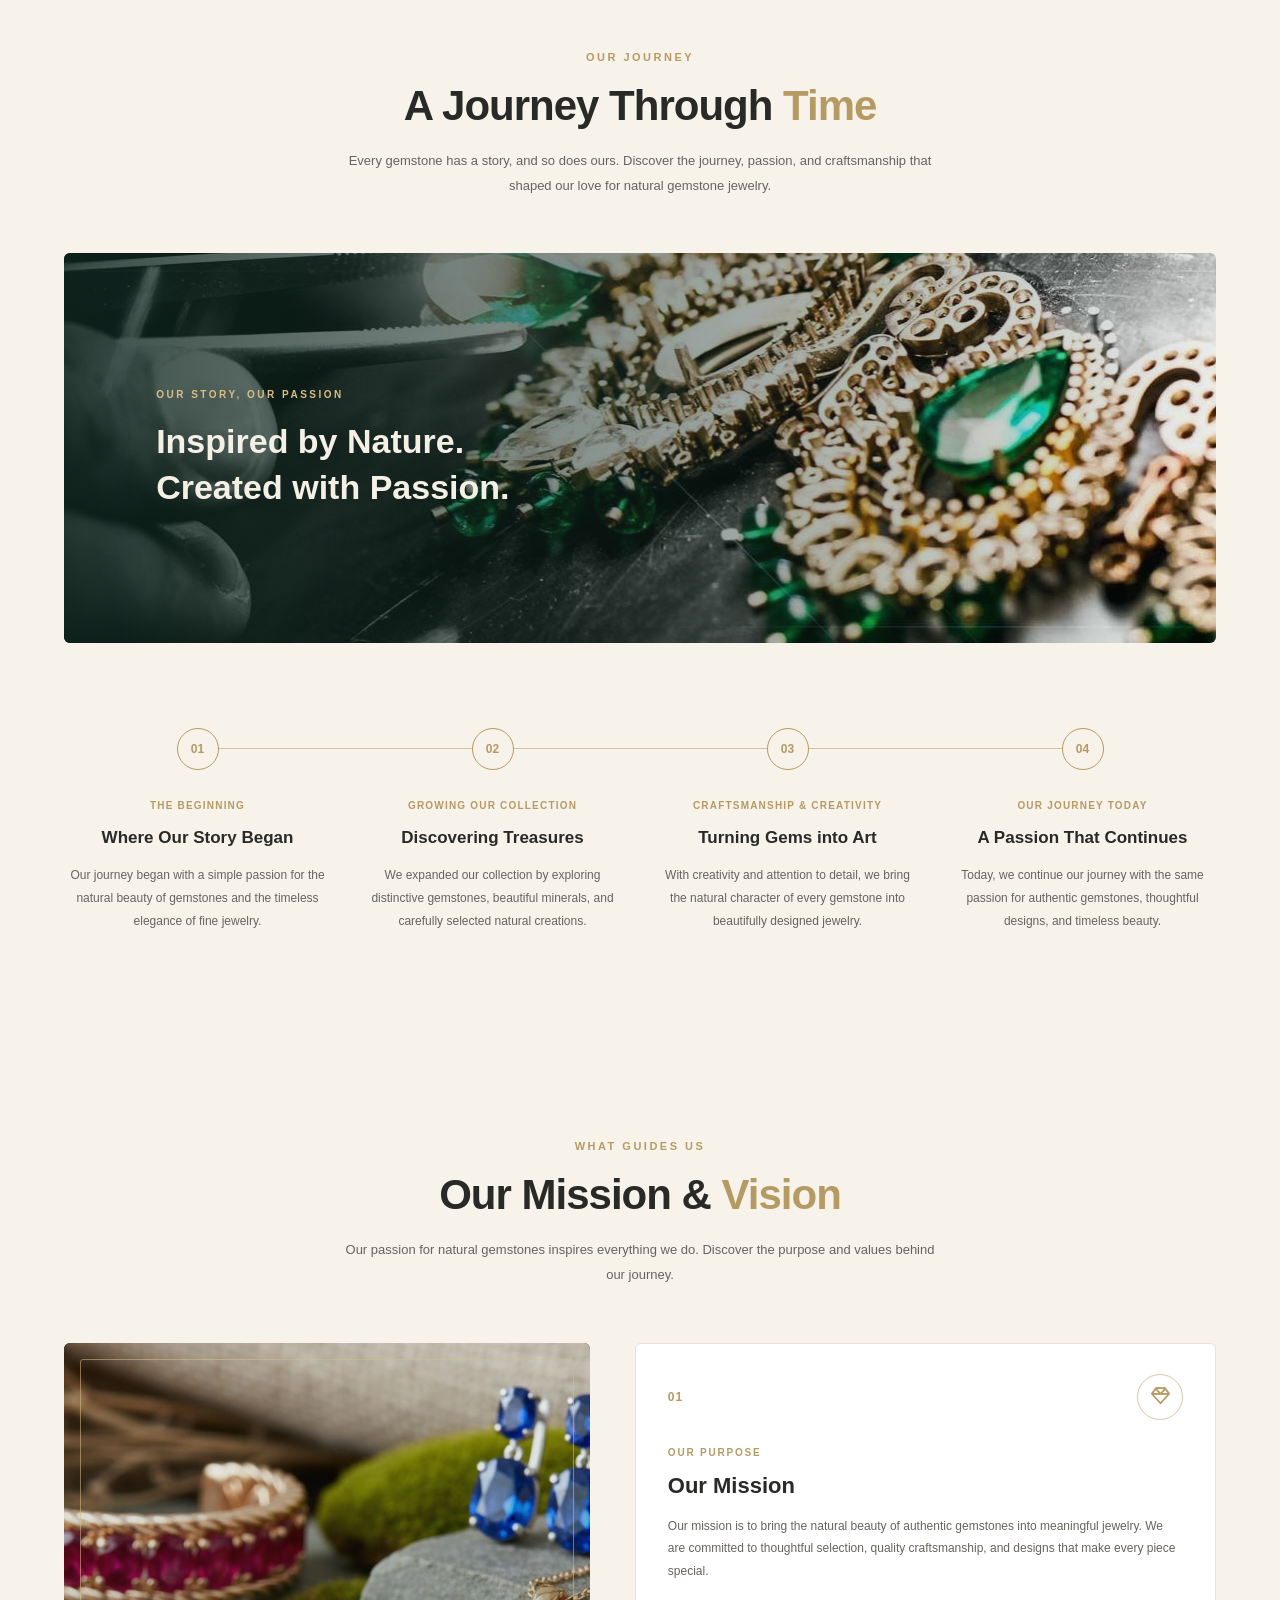
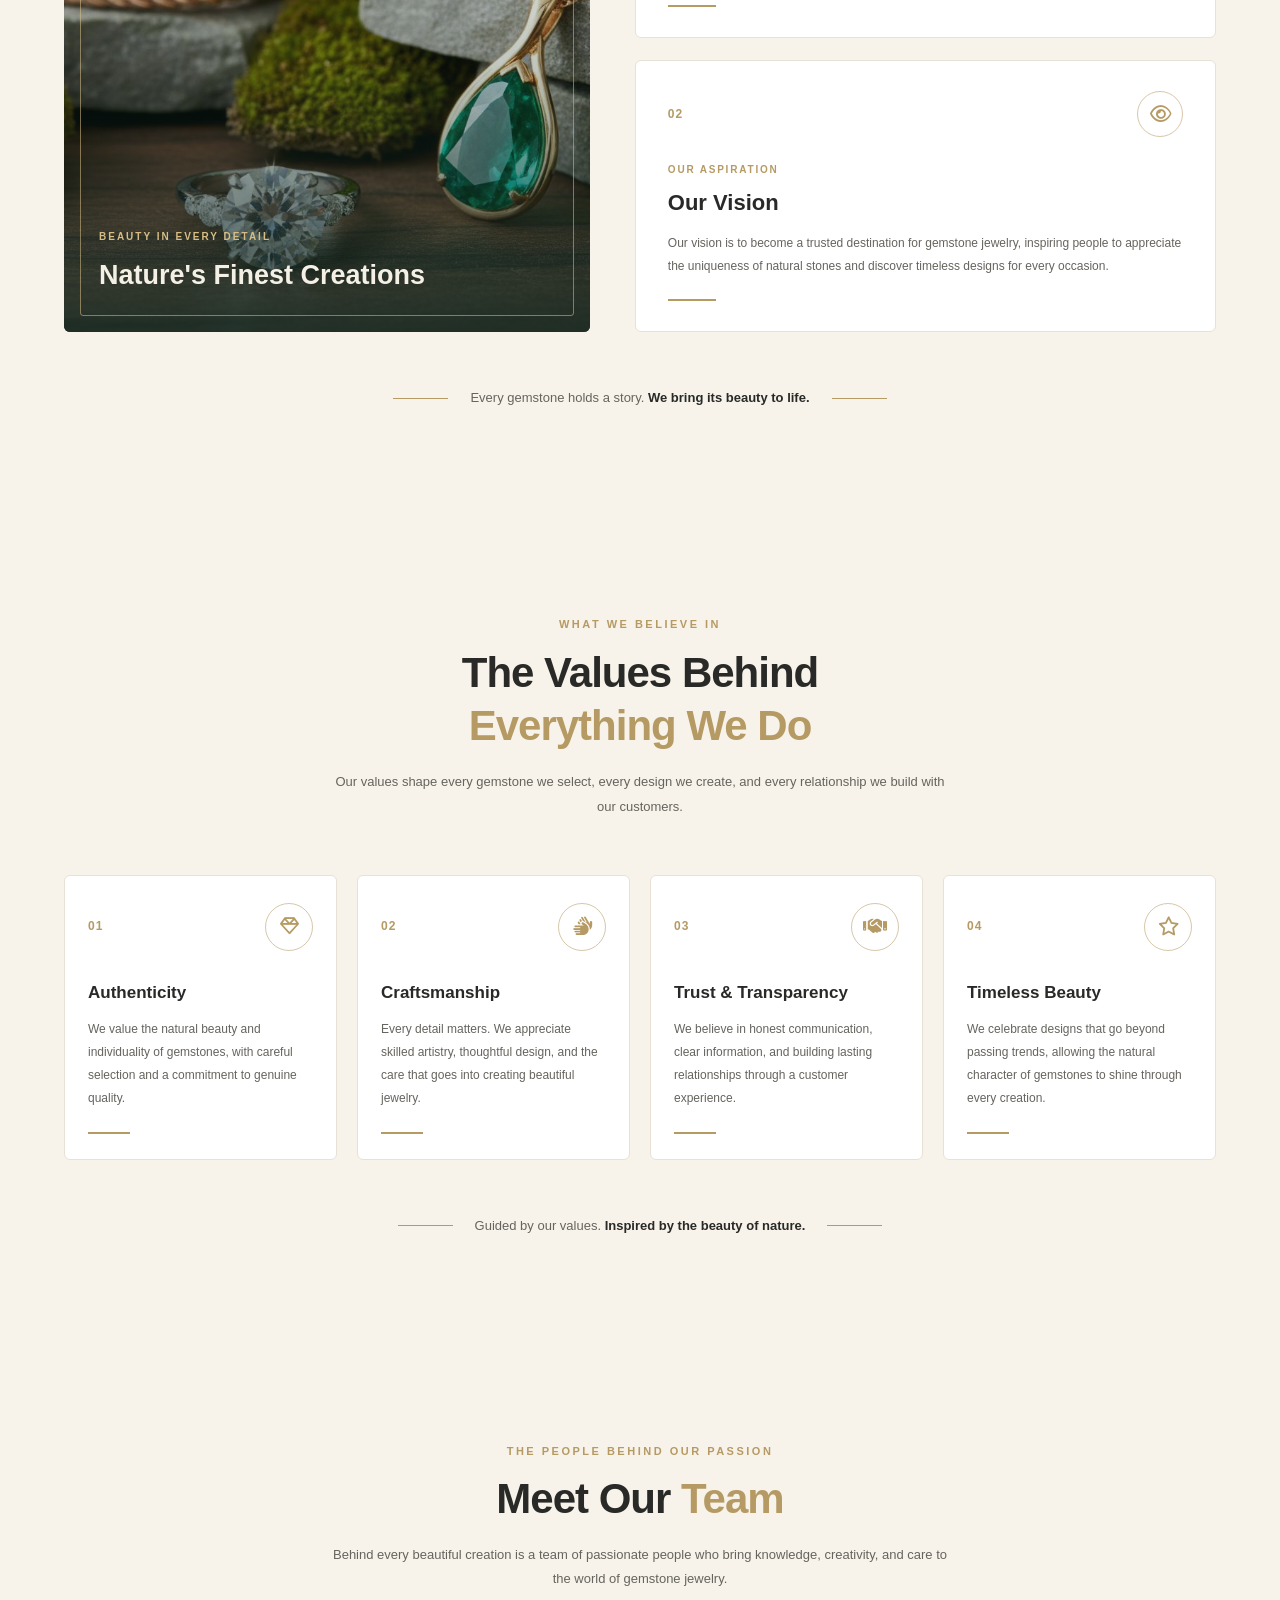
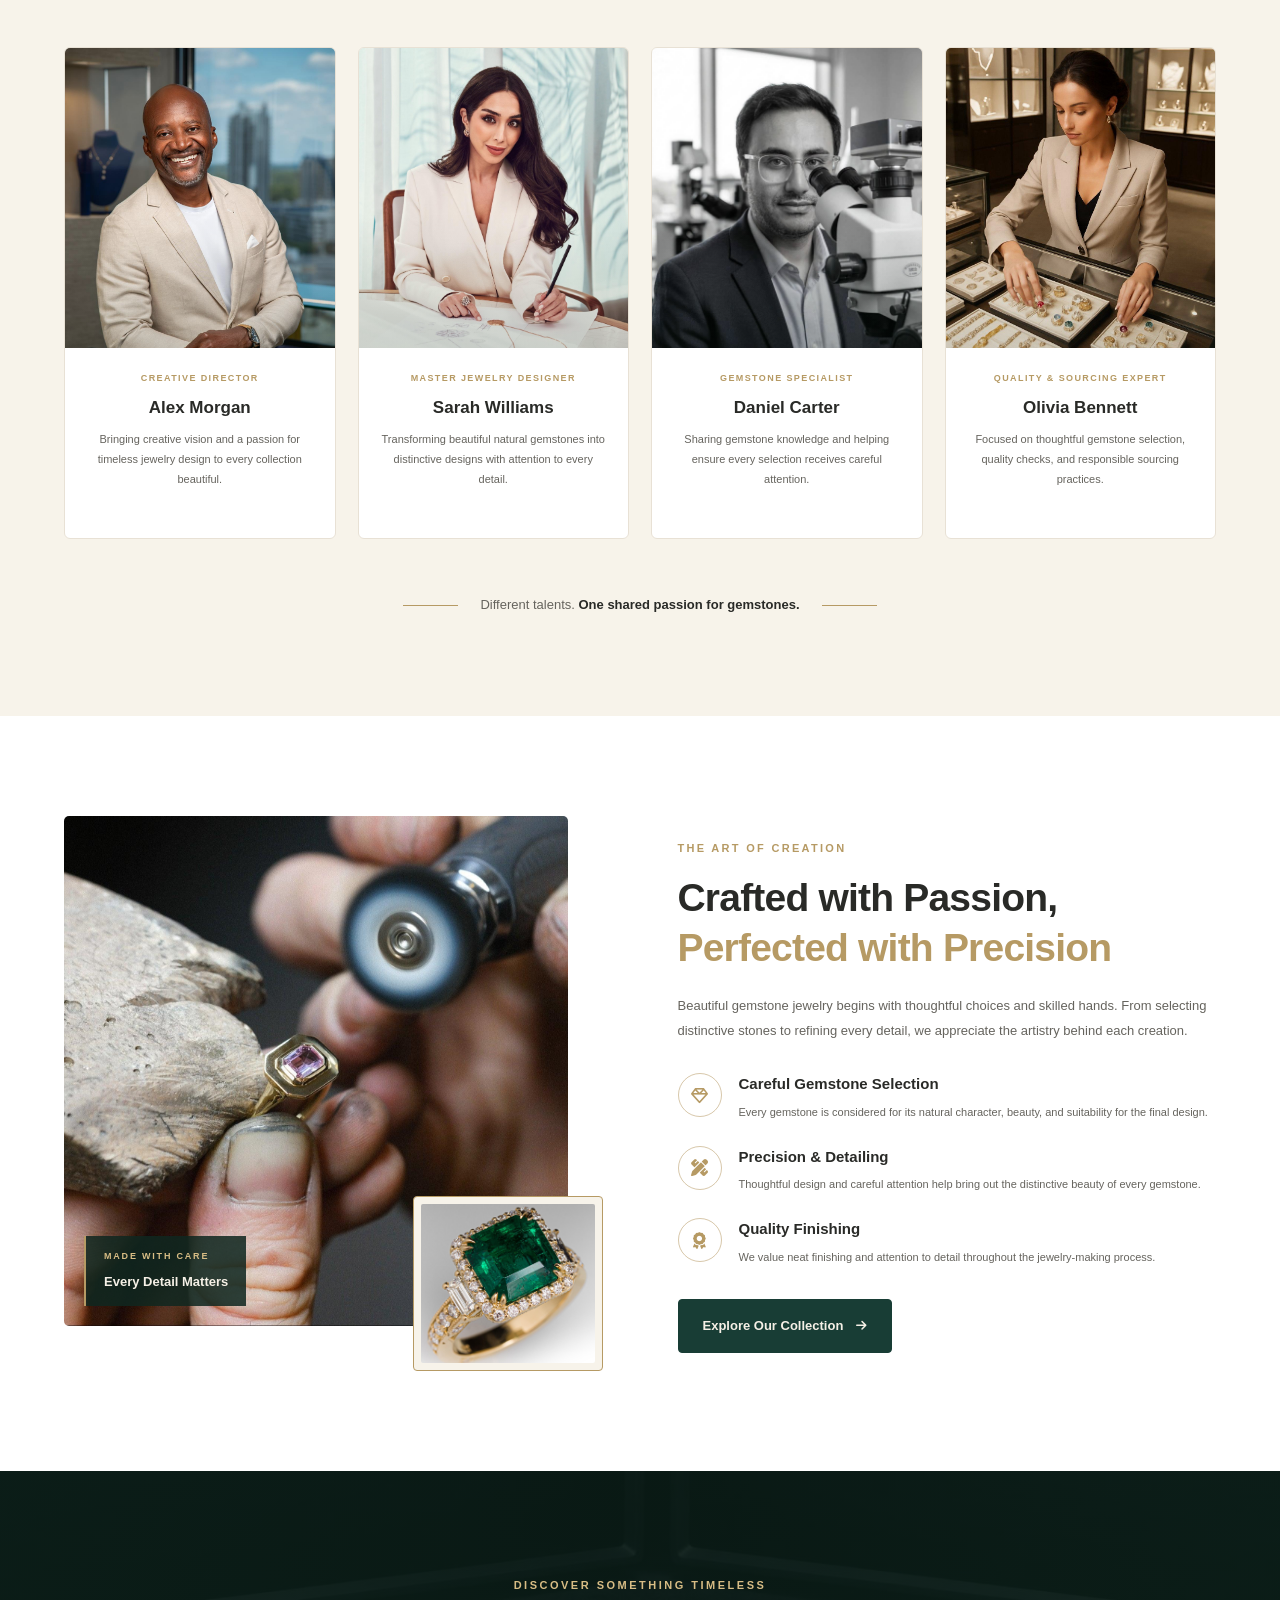
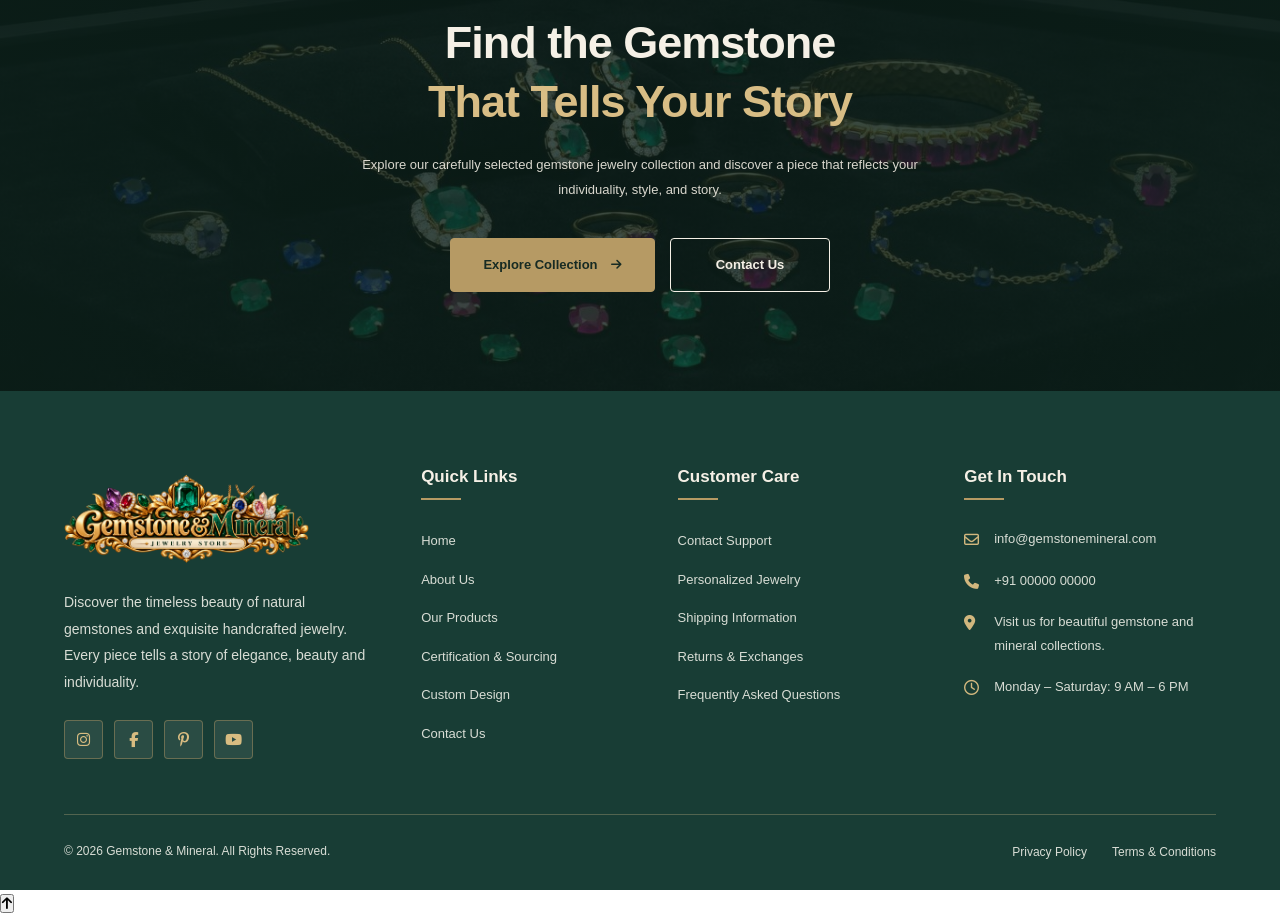
==== commit ae23b938: "Add files via upload" ====
--- a/about.html
+++ b/about.html
@@ -6,6 +6,9 @@
     <meta name="viewport" content="width=device-width, initial-scale=1.0">
 
     <title>Gemstone & Mineral | Jewelry Store</title>
+    <!-- Favicon -->
+
+  <link rel="icon" type="image/png" href="images/logo.png">
 
     <meta name="description" content="Discover exquisite gemstone and mineral jewelry, handcrafted collections and custom jewelry designs.">
 
@@ -1359,7 +1362,13 @@
 <!-- END GEMSTONE & MINERAL FOOTER -->
 
 
-
+<!-- SCROLL TO TOP BUTTON -->
+<button class="gm-scroll-top" id="gmScrollTop"
+        type="button" aria-label="Scroll to top">
+
+    <i class="fa-solid fa-arrow-up"></i>
+
+</button>
     <!-- JAVASCRIPT -->
     <script src="js/script.js"></script>
 
--- a/css/style.css
+++ b/css/style.css
@@ -0,0 +1,20122 @@
+
+/* =====================================================
+   GEMSTONE & MINERAL JEWELRY STORE
+   PART 2 - MAIN CSS + DARK MODE
+===================================================== */
+
+
+/* =====================================================
+   01. GOOGLE FONT & GLOBAL VARIABLES
+===================================================== */
+
+:root {
+
+    /* FONT FAMILY */
+    --gm-font-primary: 'Inter', sans-serif;
+
+    /* THEME COLORS */
+    --gm-primary: #183D35;
+    --gm-primary-hover: #245749;
+
+    --gm-secondary: #B69A64;
+    --gm-secondary-hover: #967B48;
+
+    --gm-accent: #D9C39A;
+
+    /* LIGHT MODE */
+    --gm-body-bg: #FFFFFF;
+    --gm-section-bg: #F7F3EA;
+    --gm-card-bg: #FFFFFF;
+
+    --gm-heading: #292A27;
+    --gm-text: #66645E;
+    --gm-muted: #89867F;
+
+    --gm-border: #E8E1D5;
+
+    /* HEADER */
+    --gm-header-bg: #FFFFFF;
+    --gm-header-text: #292A27;
+    --gm-header-border: #E8E1D5;
+
+    /* BUTTONS */
+    --gm-primary-btn-bg: #183D35;
+    --gm-primary-btn-color: #FFFFFF;
+    --gm-primary-btn-hover: #B69A64;
+
+    --gm-secondary-btn-bg: transparent;
+    --gm-secondary-btn-color: #183D35;
+    --gm-secondary-btn-border: #183D35;
+
+    /* TYPOGRAPHY */
+    --gm-h1: 48px;
+    --gm-h2: 38px;
+    --gm-h3: 28px;
+    --gm-h4: 21px;
+
+    --gm-body-size: 15px;
+    --gm-small-size: 13px;
+
+    /* BUTTON SIZE */
+    --gm-btn-height: 48px;
+    --gm-btn-padding: 0 26px;
+    --gm-btn-radius: 4px;
+
+    /* HEADER SIZE */
+    --gm-header-height: 100px;
+    --gm-logo-width: 250px;
+    --gm-logo-height: 85px;
+
+    /* TRANSITIONS */
+    --gm-transition: all 0.3s ease;
+
+}
+
+
+/* =====================================================
+   02. GLOBAL RESET
+===================================================== */
+
+* {
+    margin: 0;
+    padding: 0;
+    box-sizing: border-box;
+}
+
+html {
+    scroll-behavior: smooth;
+    scroll-padding-top: var(--gm-header-height);
+}
+
+body {
+    font-family: var(--gm-font-primary);
+    font-size: var(--gm-body-size);
+    line-height: 1.7;
+
+    background: var(--gm-body-bg);
+    color: var(--gm-text);
+
+    transition:
+        background 0.3s ease,
+        color 0.3s ease;
+
+    overflow-x: hidden;
+}
+
+body,
+button,
+input,
+textarea,
+select {
+    font-family: var(--gm-font-primary);
+}
+
+button,
+a {
+    -webkit-tap-highlight-color: transparent;
+}
+
+a {
+    text-decoration: none;
+}
+
+button {
+    cursor: pointer;
+}
+
+img {
+    max-width: 100%;
+    display: block;
+}
+
+
+/* =====================================================
+   03. GLOBAL TYPOGRAPHY
+===================================================== */
+
+h1,
+h2,
+h3,
+h4,
+h5,
+h6 {
+    color: var(--gm-heading);
+    font-family: var(--gm-font-primary);
+    line-height: 1.25;
+    font-weight: 600;
+}
+
+h1 {
+    font-size: var(--gm-h1);
+}
+
+h2 {
+    font-size: var(--gm-h2);
+}
+
+h3 {
+    font-size: var(--gm-h3);
+}
+
+h4 {
+    font-size: var(--gm-h4);
+}
+
+p {
+    color: var(--gm-text);
+    font-size: var(--gm-body-size);
+    line-height: 1.8;
+}
+
+span,
+label {
+    font-family: var(--gm-font-primary);
+}
+
+
+/* =====================================================
+   04. HEADER MAIN
+===================================================== */
+
+.gm-header {
+
+    position: fixed;
+    top: 0;
+    left: 0;
+
+    width: 100%;
+    height: var(--gm-header-height);
+
+    z-index: 9999;
+
+    background: var(--gm-header-bg);
+
+    border-bottom: 1px solid var(--gm-header-border);
+
+    box-shadow: 0 3px 18px rgba(0, 0, 0, 0.035);
+
+    transition: var(--gm-transition);
+
+}
+
+.gm-header-container {
+
+    width: 92%;
+    max-width: 1440px;
+
+    height: 100%;
+
+    margin: 0 auto;
+
+    display: flex;
+    align-items: center;
+    justify-content: space-between;
+
+    gap: 30px;
+
+}
+
+
+/* =====================================================
+   05. HEADER LOGO
+===================================================== */
+
+.gm-logo {
+
+    display: flex;
+    align-items: center;
+
+    flex-shrink: 0;
+
+    width: var(--gm-logo-width);
+    height: var(--gm-logo-height);
+
+}
+
+.gm-logo a {
+
+    display: flex;
+    align-items: center;
+
+    width: 100%;
+    height: 100%;
+
+}
+
+.gm-logo img {
+
+    width: 100%;
+    height: 100%;
+
+    object-fit: contain;
+    object-position: left center;
+
+}
+
+
+/* =====================================================
+   06. NAVIGATION
+===================================================== */
+
+.gm-navigation {
+
+    display: flex;
+    align-items: center;
+    justify-content: flex-end;
+
+    gap: 28px;
+
+    flex: 1;
+
+}
+
+.gm-nav-list {
+
+    display: flex;
+    align-items: center;
+    justify-content: center;
+
+    gap: 24px;
+
+    list-style: none;
+
+}
+
+.gm-nav-item {
+
+    position: relative;
+
+}
+
+.gm-nav-link {
+
+    display: inline-flex;
+    align-items: center;
+
+    gap: 7px;
+
+    padding: 10px 0;
+
+    font-size: 14px;
+    font-weight: 500;
+
+    color: var(--gm-header-text);
+
+    background: transparent;
+    border: none;
+
+    white-space: nowrap;
+
+    transition: var(--gm-transition);
+
+}
+
+.gm-nav-link:hover,
+.gm-nav-link:focus-visible {
+
+    color: var(--gm-secondary);
+
+}
+
+
+/* =====================================================
+   07. HOME DROPDOWN
+===================================================== */
+
+.gm-dropdown-toggle {
+
+    cursor: pointer;
+
+}
+
+.gm-dropdown-toggle i {
+
+    font-size: 11px;
+
+    transition: transform 0.3s ease;
+
+}
+
+.gm-home-dropdown:hover .gm-dropdown-toggle i {
+
+    transform: rotate(180deg);
+
+}
+
+.gm-dropdown-menu {
+
+    position: absolute;
+
+    top: calc(100% + 20px);
+    left: 0;
+
+    min-width: 185px;
+
+    padding: 9px 0;
+
+    list-style: none;
+
+    background: var(--gm-card-bg);
+
+    border: 1px solid var(--gm-border);
+
+    border-radius: 4px;
+
+    box-shadow: 0 12px 30px rgba(0, 0, 0, 0.10);
+
+    opacity: 0;
+    visibility: hidden;
+
+    transform: translateY(10px);
+
+    transition: var(--gm-transition);
+
+    z-index: 10000;
+
+}
+
+.gm-home-dropdown:hover .gm-dropdown-menu,
+.gm-home-dropdown:focus-within .gm-dropdown-menu,
+.gm-home-dropdown.gm-dropdown-open .gm-dropdown-menu {
+
+    opacity: 1;
+    visibility: visible;
+
+    transform: translateY(0);
+
+}
+
+.gm-dropdown-menu li {
+
+    width: 100%;
+
+}
+
+.gm-dropdown-menu a {
+
+    display: block;
+
+    padding: 11px 18px;
+
+    font-size: 14px;
+    font-weight: 500;
+
+    color: var(--gm-header-text);
+
+    transition: var(--gm-transition);
+
+}
+
+.gm-dropdown-menu a:hover {
+
+    color: var(--gm-secondary);
+
+    background: rgba(182, 154, 100, 0.12);
+
+    padding-left: 23px;
+
+}
+
+
+/* =====================================================
+   08. HEADER ACTIONS
+===================================================== */
+
+.gm-header-actions {
+
+    display: flex;
+    align-items: center;
+
+    gap: 10px;
+
+    flex-shrink: 0;
+
+}
+
+
+/* =====================================================
+   09. RTL & DARK MODE ICON BUTTONS
+===================================================== */
+
+.gm-icon-btn {
+
+    width: 42px;
+    height: 42px;
+
+    display: inline-flex;
+    align-items: center;
+    justify-content: center;
+
+    background: transparent;
+
+    border: 1px solid var(--gm-border);
+
+    border-radius: 4px;
+
+    color: var(--gm-primary);
+
+    font-size: 16px;
+
+    transition: var(--gm-transition);
+
+}
+
+.gm-icon-btn:hover {
+
+    background: var(--gm-primary);
+
+    border-color: var(--gm-primary);
+
+    color: #FFFFFF;
+
+}
+
+.gm-icon-btn:focus-visible,
+.gm-login-btn:focus-visible,
+.gm-nav-link:focus-visible {
+
+    outline: 2px solid var(--gm-secondary);
+    outline-offset: 3px;
+
+}
+
+
+/* =====================================================
+   10. LOGIN BUTTON
+===================================================== */
+
+.gm-login-btn {
+
+    min-width: 100px;
+    height: var(--gm-btn-height);
+
+    padding: var(--gm-btn-padding);
+
+    display: inline-flex;
+    align-items: center;
+    justify-content: center;
+
+    gap: 8px;
+
+    background: var(--gm-primary-btn-bg);
+
+    border: 1px solid var(--gm-primary-btn-bg);
+
+    border-radius: var(--gm-btn-radius);
+
+    color: var(--gm-primary-btn-color);
+
+    font-size: 14px;
+    font-weight: 600;
+
+    white-space: nowrap;
+
+    transition: var(--gm-transition);
+
+}
+
+.gm-login-btn:hover {
+
+    background: var(--gm-primary-btn-hover);
+
+    border-color: var(--gm-primary-btn-hover);
+
+    color: #FFFFFF;
+
+}
+
+.gm-login-btn i {
+
+    font-size: 14px;
+
+}
+
+
+/* =====================================================
+   11. HAMBURGER BUTTON
+   RESPONSIVE VISIBILITY IN PART 3
+===================================================== */
+
+.gm-menu-toggle {
+
+    width: 42px;
+    height: 42px;
+
+    display: none;
+
+    flex-direction: column;
+    align-items: center;
+    justify-content: center;
+
+    gap: 5px;
+
+    background: transparent;
+
+    border: 1px solid var(--gm-border);
+
+    border-radius: 4px;
+
+    transition: var(--gm-transition);
+
+}
+
+.gm-menu-toggle span {
+
+    width: 19px;
+    height: 2px;
+
+    background: var(--gm-primary);
+
+    border-radius: 2px;
+
+    transition: var(--gm-transition);
+
+}
+
+.gm-menu-toggle:hover {
+
+    background: var(--gm-primary);
+
+    border-color: var(--gm-primary);
+
+}
+
+.gm-menu-toggle:hover span {
+
+    background: #FFFFFF;
+
+}
+
+
+/* =====================================================
+   12. GLOBAL PRIMARY BUTTON
+===================================================== */
+
+.gm-primary-btn {
+
+    min-height: var(--gm-btn-height);
+
+    padding: var(--gm-btn-padding);
+
+    display: inline-flex;
+    align-items: center;
+    justify-content: center;
+
+    background: var(--gm-primary-btn-bg);
+
+    color: var(--gm-primary-btn-color);
+
+    border: 1px solid var(--gm-primary-btn-bg);
+
+    border-radius: var(--gm-btn-radius);
+
+    font-size: 14px;
+    font-weight: 600;
+
+    transition: var(--gm-transition);
+
+}
+
+.gm-primary-btn:hover {
+
+    background: var(--gm-primary-btn-hover);
+
+    border-color: var(--gm-primary-btn-hover);
+
+    color: #FFFFFF;
+
+}
+
+
+/* =====================================================
+   13. GLOBAL SECONDARY BUTTON
+===================================================== */
+
+.gm-secondary-btn {
+
+    min-height: var(--gm-btn-height);
+
+    padding: var(--gm-btn-padding);
+
+    display: inline-flex;
+    align-items: center;
+    justify-content: center;
+
+    background: var(--gm-secondary-btn-bg);
+
+    color: var(--gm-secondary-btn-color);
+
+    border: 1px solid var(--gm-secondary-btn-border);
+
+    border-radius: var(--gm-btn-radius);
+
+    font-size: 14px;
+    font-weight: 600;
+
+    transition: var(--gm-transition);
+
+}
+
+.gm-secondary-btn:hover {
+
+    background: var(--gm-primary);
+
+    border-color: var(--gm-primary);
+
+    color: #FFFFFF;
+
+}
+
+
+/* =====================================================
+   14. FIXED HEADER CONTENT OFFSET
+===================================================== */
+
+body {
+
+    padding-top: var(--gm-header-height);
+
+}
+
+
+/* =====================================================
+   15. DARK MODE VARIABLES
+===================================================== */
+
+body.gm-dark-mode {
+
+    --gm-body-bg: #171C19;
+
+    --gm-section-bg: #202823;
+
+    --gm-card-bg: #252D28;
+
+    --gm-heading: #F4F0E7;
+
+    --gm-text: #C6C7BF;
+
+    --gm-muted: #A4A69D;
+
+    --gm-border: #3A463F;
+
+    --gm-header-bg: #1B211D;
+
+    --gm-header-text: #F4F0E7;
+
+    --gm-header-border: #354139;
+
+    --gm-primary-btn-bg: #B69A64;
+
+    --gm-primary-btn-color: #1B211D;
+
+    --gm-primary-btn-hover: #D1B77E;
+
+    --gm-secondary-btn-bg: transparent;
+
+    --gm-secondary-btn-color: #D1B77E;
+
+    --gm-secondary-btn-border: #B69A64;
+
+    background: var(--gm-body-bg);
+
+    color: var(--gm-text);
+
+}
+
+
+/* =====================================================
+   16. DARK MODE HEADER
+===================================================== */
+
+body.gm-dark-mode .gm-header {
+
+    background: var(--gm-header-bg);
+
+    border-bottom-color: var(--gm-header-border);
+
+    box-shadow: 0 3px 18px rgba(0, 0, 0, 0.20);
+
+}
+
+body.gm-dark-mode .gm-nav-link {
+
+    color: var(--gm-header-text);
+
+}
+
+body.gm-dark-mode .gm-nav-link:hover {
+
+    color: var(--gm-secondary);
+
+}
+
+body.gm-dark-mode .gm-dropdown-menu {
+
+    background: var(--gm-card-bg);
+
+    border-color: var(--gm-border);
+
+    box-shadow: 0 12px 30px rgba(0, 0, 0, 0.30);
+
+}
+
+body.gm-dark-mode .gm-dropdown-menu a {
+
+    color: var(--gm-header-text);
+
+}
+
+body.gm-dark-mode .gm-dropdown-menu a:hover {
+
+    color: var(--gm-secondary);
+
+    background: rgba(182, 154, 100, 0.12);
+
+}
+
+
+/* =====================================================
+   17. DARK MODE ICON BUTTONS
+===================================================== */
+
+body.gm-dark-mode .gm-icon-btn {
+
+    color: #D1B77E;
+
+    border-color: var(--gm-border);
+
+}
+
+body.gm-dark-mode .gm-icon-btn:hover {
+
+    background: var(--gm-secondary);
+
+    border-color: var(--gm-secondary);
+
+    color: #1B211D;
+
+}
+
+
+/* =====================================================
+   18. DARK MODE LOGIN
+===================================================== */
+
+body.gm-dark-mode .gm-login-btn {
+
+    background: var(--gm-primary-btn-bg);
+
+    border-color: var(--gm-primary-btn-bg);
+
+    color: var(--gm-primary-btn-color);
+
+}
+
+body.gm-dark-mode .gm-login-btn:hover {
+
+    background: var(--gm-primary-btn-hover);
+
+    border-color: var(--gm-primary-btn-hover);
+
+    color: #1B211D;
+
+}
+
+
+/* =====================================================
+   19. DARK MODE GLOBAL BUTTONS
+===================================================== */
+
+body.gm-dark-mode .gm-primary-btn {
+
+    background: var(--gm-primary-btn-bg);
+
+    border-color: var(--gm-primary-btn-bg);
+
+    color: var(--gm-primary-btn-color);
+
+}
+
+body.gm-dark-mode .gm-primary-btn:hover {
+
+    background: var(--gm-primary-btn-hover);
+
+    border-color: var(--gm-primary-btn-hover);
+
+    color: #1B211D;
+
+}
+
+body.gm-dark-mode .gm-secondary-btn {
+
+    background: transparent;
+
+    border-color: var(--gm-secondary-btn-border);
+
+    color: var(--gm-secondary-btn-color);
+
+}
+
+body.gm-dark-mode .gm-secondary-btn:hover {
+
+    background: var(--gm-secondary);
+
+    border-color: var(--gm-secondary);
+
+    color: #1B211D;
+
+}
+
+
+/* =====================================================
+   20. DARK MODE HAMBURGER
+===================================================== */
+
+body.gm-dark-mode .gm-menu-toggle {
+
+    border-color: var(--gm-border);
+
+}
+
+body.gm-dark-mode .gm-menu-toggle span {
+
+    background: #D1B77E;
+
+}
+
+body.gm-dark-mode .gm-menu-toggle:hover {
+
+    background: var(--gm-secondary);
+
+    border-color: var(--gm-secondary);
+
+}
+
+body.gm-dark-mode .gm-menu-toggle:hover span {
+
+    background: #1B211D;
+
+}
+
+
+/* =====================================================
+   21. DARK MODE GENERAL ELEMENTS
+===================================================== */
+
+body.gm-dark-mode h1,
+body.gm-dark-mode h2,
+body.gm-dark-mode h3,
+body.gm-dark-mode h4,
+body.gm-dark-mode h5,
+body.gm-dark-mode h6 {
+
+    color: var(--gm-heading);
+
+}
+
+body.gm-dark-mode p {
+
+    color: var(--gm-text);
+
+}
+
+body.gm-dark-mode input,
+body.gm-dark-mode textarea,
+body.gm-dark-mode select {
+
+    background: var(--gm-card-bg);
+
+    color: var(--gm-heading);
+
+    border-color: var(--gm-border);
+
+}
+
+body.gm-dark-mode input::placeholder,
+body.gm-dark-mode textarea::placeholder {
+
+    color: var(--gm-muted);
+
+}
+
+
+/* =====================================================
+   22. DARK MODE IMAGE / LOGO
+===================================================== */
+
+body.gm-dark-mode .gm-logo img {
+
+    opacity: 1;
+
+}
+
+/* =====================================================
+   END OF PART 2 - MAIN CSS + DARK MODE
+===================================================== */
+
+/* =========================================
+   HEADER NAVIGATION CENTER ALIGNMENT
+========================================= */
+
+.gm-header-container {
+    display: grid;
+    grid-template-columns: 300px 1fr;
+    align-items: center;
+    column-gap: 20px;
+}
+
+.gm-logo {
+    width: 290px;
+    justify-self: start;
+}
+
+.gm-navigation {
+    display: grid;
+    grid-template-columns: 1fr auto;
+    align-items: center;
+    justify-content: initial;
+    gap: 22px;
+    width: 100%;
+}
+
+.gm-nav-list {
+    display: flex;
+    align-items: center;
+    justify-content: center;
+    gap: 25px;
+    margin: 0;
+    padding: 0;
+}
+
+.gm-header-actions {
+    display: flex;
+    align-items: center;
+    justify-content: flex-end;
+    gap: 10px;
+}
+
+/* Keep menu text consistent */
+
+.gm-nav-link {
+    font-size: 14px;
+    white-space: nowrap;
+}
+
+/* ============================================
+   FIX: COMPLETE WEBSITE DARK MODE
+============================================ */
+
+/* DARK MODE ROOT */
+
+html:has(body.gm-dark-mode) {
+    background: #171C19 !important;
+    color-scheme: dark;
+}
+
+html:has(body.gm-dark-mode) body {
+    background: #171C19 !important;
+    color: #D0D1C9 !important;
+    min-height: 100vh;
+}
+
+/* BODY AND MAIN */
+
+body.gm-dark-mode,
+body.gm-dark-mode main,
+body.gm-dark-mode #root,
+body.gm-dark-mode #app,
+body.gm-dark-mode .page-wrapper,
+body.gm-dark-mode .gm-page-wrapper,
+body.gm-dark-mode .gm-main {
+    background: #171C19 !important;
+    color: #D0D1C9 !important;
+}
+
+/* ALL PAGE SECTIONS */
+
+body.gm-dark-mode section,
+body.gm-dark-mode .gm-section,
+body.gm-dark-mode .gm-about,
+body.gm-dark-mode .gm-products,
+body.gm-dark-mode .gm-contact,
+body.gm-dark-mode .gm-certification,
+body.gm-dark-mode .gm-custom-design,
+body.gm-dark-mode .gm-testimonials,
+body.gm-dark-mode .gm-cta,
+body.gm-dark-mode .gm-content-section {
+    background-color: #202823 !important;
+    color: #D0D1C9 !important;
+}
+
+/* INNER CONTAINERS */
+
+body.gm-dark-mode .gm-container,
+body.gm-dark-mode .gm-inner,
+body.gm-dark-mode .gm-wrapper {
+    color: #D0D1C9;
+}
+
+/* CARDS */
+
+body.gm-dark-mode .gm-card,
+body.gm-dark-mode .gm-product-card,
+body.gm-dark-mode .gm-feature-card,
+body.gm-dark-mode .gm-info-card,
+body.gm-dark-mode .gm-testimonial-card {
+    background: #252D28 !important;
+    color: #D0D1C9 !important;
+    border-color: #3A463F !important;
+}
+
+/* HEADINGS */
+
+body.gm-dark-mode h1,
+body.gm-dark-mode h2,
+body.gm-dark-mode h3,
+body.gm-dark-mode h4,
+body.gm-dark-mode h5,
+body.gm-dark-mode h6 {
+    color: #F5F0E6 !important;
+}
+
+/* PARAGRAPHS */
+
+body.gm-dark-mode p,
+body.gm-dark-mode li,
+body.gm-dark-mode label,
+body.gm-dark-mode .gm-description {
+    color: #D0D1C9 !important;
+}
+
+/* HEADER */
+
+body.gm-dark-mode .gm-header {
+    background: #1B211D !important;
+}
+
+/* FOOTER */
+
+body.gm-dark-mode footer,
+body.gm-dark-mode .gm-footer {
+    background: #101713 !important;
+    color: #F5F0E6 !important;
+}
+
+/* FORMS */
+
+body.gm-dark-mode input,
+body.gm-dark-mode textarea,
+body.gm-dark-mode select {
+    background: #252D28 !important;
+    color: #F5F0E6 !important;
+    border-color: #3A463F !important;
+}
+
+body.gm-dark-mode input::placeholder,
+body.gm-dark-mode textarea::placeholder {
+    color: #A6AAA1 !important;
+}
+
+/* TABLES */
+
+body.gm-dark-mode table,
+body.gm-dark-mode th,
+body.gm-dark-mode td {
+    background: #252D28 !important;
+    color: #D0D1C9 !important;
+    border-color: #3A463F !important;
+}
+
+/* DIVIDERS */
+
+body.gm-dark-mode hr {
+    border-color: #3A463F !important;
+}
+
+/* IMAGES REMAIN ORIGINAL */
+
+body.gm-dark-mode img {
+    opacity: 1;
+}
+
+/* DARK MODE TRANSITION */
+
+body,
+body main,
+body section,
+body .gm-card,
+body .gm-header,
+body footer {
+    transition: background-color 0.3s ease,
+                color 0.3s ease,
+                border-color 0.3s ease;
+}
+
+
+
+
+
+
+
+
+
+
+
+
+
+/* =====================================================
+   GEMSTONE & MINERAL JEWELRY STORE
+   FOOTER - MAIN CSS
+===================================================== */
+
+
+/* =====================================================
+   01. FOOTER MAIN
+===================================================== */
+
+.gm-footer {
+
+    width: 100%;
+
+    background: #183D35;
+
+    color: #EAE5D9;
+
+    padding: 75px 0 0;
+
+    position: relative;
+
+    overflow: hidden;
+
+}
+
+
+/* =====================================================
+   02. FOOTER CONTAINER
+===================================================== */
+
+.gm-footer-container {
+
+    width: 90%;
+
+    max-width: 1400px;
+
+    margin: 0 auto;
+
+}
+
+
+/* =====================================================
+   03. FOOTER MAIN GRID
+===================================================== */
+
+.gm-footer-main {
+
+    display: grid;
+
+    grid-template-columns: 1.5fr 1fr 1.15fr 1.25fr;
+
+    column-gap: 55px;
+
+    row-gap: 40px;
+
+    padding-bottom: 55px;
+
+    align-items: start;
+
+}
+
+
+/* =====================================================
+   04. BRAND COLUMN
+===================================================== */
+
+.gm-footer-brand {
+
+    display: flex;
+
+    flex-direction: column;
+
+    align-items: flex-start;
+
+}
+
+
+/* FOOTER LOGO */
+
+.gm-footer-logo {
+
+    display: inline-flex;
+
+    align-items: center;
+
+    width: 245px;
+
+    height: 105px;
+
+    margin-bottom: 18px;
+
+}
+
+.gm-footer-logo img {
+
+    width: 100%;
+
+    height: 100%;
+
+    object-fit: contain;
+
+    object-position: left center;
+
+}
+
+
+/* FOOTER DESCRIPTION */
+
+.gm-footer-description {
+
+    max-width: 340px;
+
+    font-size: 14px;
+
+    line-height: 1.9;
+
+    font-weight: 400;
+
+    color: #D8DDD5;
+
+    margin-bottom: 24px;
+
+}
+
+
+/* =====================================================
+   05. SOCIAL ICONS
+===================================================== */
+
+.gm-footer-social {
+
+    display: flex;
+
+    align-items: center;
+
+    gap: 11px;
+
+}
+
+.gm-footer-social a {
+
+    width: 39px;
+
+    height: 39px;
+
+    display: flex;
+
+    align-items: center;
+
+    justify-content: center;
+
+    background: rgba(255,255,255,0.08);
+
+    border: 1px solid rgba(182,154,100,0.45);
+
+    border-radius: 4px;
+
+    color: #D8BC81;
+
+    font-size: 15px;
+
+    transition: all 0.3s ease;
+
+}
+
+.gm-footer-social a:hover {
+
+    background: #B69A64;
+
+    border-color: #B69A64;
+
+    color: #183D35;
+
+    transform: translateY(-4px);
+
+}
+
+
+/* =====================================================
+   06. FOOTER COLUMN
+===================================================== */
+
+.gm-footer-column {
+
+    display: flex;
+
+    flex-direction: column;
+
+    align-items: flex-start;
+
+}
+
+
+/* COLUMN TITLE */
+
+.gm-footer-title {
+
+    position: relative;
+
+    font-size: 17px;
+
+    font-weight: 600;
+
+    color: #F5F0E6;
+
+    margin-bottom: 27px;
+
+    padding-bottom: 13px;
+
+}
+
+.gm-footer-title::after {
+
+    content: "";
+
+    position: absolute;
+
+    bottom: 0;
+
+    left: 0;
+
+    width: 40px;
+
+    height: 2px;
+
+    background: #B69A64;
+
+}
+
+
+/* =====================================================
+   07. FOOTER LINKS
+===================================================== */
+
+.gm-footer-links {
+
+    display: flex;
+
+    flex-direction: column;
+
+    gap: 13px;
+
+    list-style: none;
+
+    padding: 0;
+
+    margin: 0;
+
+}
+
+.gm-footer-links li {
+
+    margin: 0;
+
+    padding: 0;
+
+}
+
+.gm-footer-links a {
+
+    display: inline-block;
+
+    color: #D8DDD5;
+
+    font-size: 13px;
+
+    font-weight: 400;
+
+    line-height: 1.7;
+
+    transition: all 0.3s ease;
+
+}
+
+.gm-footer-links a:hover {
+
+    color: #D1B77E;
+
+    padding-left: 6px;
+
+}
+
+
+/* =====================================================
+   08. CONTACT INFORMATION
+===================================================== */
+
+.gm-footer-contact-list {
+
+    display: flex;
+
+    flex-direction: column;
+
+    gap: 18px;
+
+    list-style: none;
+
+    padding: 0;
+
+    margin: 0;
+
+}
+
+.gm-footer-contact-list li {
+
+    display: flex;
+
+    align-items: flex-start;
+
+    gap: 12px;
+
+    color: #D8DDD5;
+
+    font-size: 13px;
+
+    line-height: 1.8;
+
+}
+
+.gm-footer-contact-list li > i {
+
+    width: 18px;
+
+    flex-shrink: 0;
+
+    margin-top: 5px;
+
+    color: #D1B77E;
+
+    font-size: 15px;
+
+}
+
+.gm-footer-contact-list a {
+
+    color: #D8DDD5;
+
+    transition: all 0.3s ease;
+
+}
+
+.gm-footer-contact-list a:hover {
+
+    color: #D1B77E;
+
+}
+
+
+/* =====================================================
+   09. FOOTER DIVIDER
+===================================================== */
+
+.gm-footer-divider {
+
+    width: 100%;
+
+    height: 1px;
+
+    background: rgba(214,190,139,0.30);
+
+}
+
+
+/* =====================================================
+   10. FOOTER BOTTOM
+===================================================== */
+
+.gm-footer-bottom {
+
+    min-height: 75px;
+
+    display: flex;
+
+    align-items: center;
+
+    justify-content: space-between;
+
+    gap: 20px;
+
+}
+
+
+/* COPYRIGHT */
+
+.gm-footer-copyright {
+
+    color: #D8DDD5;
+
+    font-size: 12px;
+
+    margin: 0;
+
+}
+
+
+/* LEGAL LINKS */
+
+.gm-footer-legal {
+
+    display: flex;
+
+    align-items: center;
+
+    gap: 25px;
+
+}
+
+.gm-footer-legal a {
+
+    color: #D8DDD5;
+
+    font-size: 12px;
+
+    transition: all 0.3s ease;
+
+}
+
+.gm-footer-legal a:hover {
+
+    color: #D1B77E;
+
+}
+
+
+/* =====================================================
+   11. FOOTER DARK MODE
+===================================================== */
+
+body.gm-dark-mode .gm-footer {
+
+    background: #101713 !important;
+
+    color: #EAE5D9;
+
+}
+
+body.gm-dark-mode .gm-footer-title {
+
+    color: #F5F0E6;
+
+}
+
+body.gm-dark-mode .gm-footer-description,
+body.gm-dark-mode .gm-footer-links a,
+body.gm-dark-mode .gm-footer-contact-list li,
+body.gm-dark-mode .gm-footer-contact-list a,
+body.gm-dark-mode .gm-footer-copyright,
+body.gm-dark-mode .gm-footer-legal a {
+
+    color: #D0D1C9;
+
+}
+
+body.gm-dark-mode .gm-footer-social a {
+
+    background: #202823;
+
+    border-color: #65583C;
+
+    color: #D1B77E;
+
+}
+
+body.gm-dark-mode .gm-footer-social a:hover {
+
+    background: #B69A64;
+
+    border-color: #B69A64;
+
+    color: #101713;
+
+}
+
+body.gm-dark-mode .gm-footer-divider {
+
+    background: rgba(182,154,100,0.25);
+
+}
+
+body.gm-dark-mode .gm-footer-title::after {
+
+    background: #B69A64;
+
+}
+
+body.gm-dark-mode .gm-footer-links a:hover,
+body.gm-dark-mode .gm-footer-contact-list a:hover,
+body.gm-dark-mode .gm-footer-legal a:hover {
+
+    color: #D1B77E;
+
+}
+
+
+/* =====================================================
+   12. RTL FOOTER SUPPORT
+===================================================== */
+
+html[dir="rtl"] .gm-footer {
+
+    direction: rtl;
+
+    text-align: right;
+
+}
+
+html[dir="rtl"] .gm-footer-brand,
+html[dir="rtl"] .gm-footer-column {
+
+    align-items: flex-start;
+
+}
+
+html[dir="rtl"] .gm-footer-logo img {
+
+    object-position: right center;
+
+}
+
+html[dir="rtl"] .gm-footer-title::after {
+
+    left: auto;
+
+    right: 0;
+
+}
+
+html[dir="rtl"] .gm-footer-links a:hover {
+
+    padding-left: 0;
+
+    padding-right: 6px;
+
+}
+
+html[dir="rtl"] .gm-footer-contact-list li {
+
+    flex-direction: row;
+
+}
+
+html[dir="rtl"] .gm-footer-bottom {
+
+    direction: rtl;
+
+}
+
+
+/* =====================================================
+   END FOOTER MAIN CSS
+===================================================== */
+
+
+
+
+
+
+
+
+
+
+
+
+/************HOME-1*********/
+
+
+/* =========================================
+   GEMSTONE & MINERAL JEWELRY STORE
+   HOME 1 - HERO SLIDER
+========================================= */
+
+.gm-hero {
+    position: relative;
+    width: 100%;
+    height: 680px;
+    min-height: 600px;
+    overflow: hidden;
+    background: #101713;
+}
+
+/* HERO SLIDES */
+
+.gm-hero-slide {
+    position: absolute;
+    inset: 0;
+    width: 100%;
+    height: 100%;
+    display: flex;
+    align-items: center;
+    opacity: 0;
+    visibility: hidden;
+    transition: opacity 1s ease, visibility 1s ease;
+    background-image: var(--hero-image);
+    background-size: cover;
+    background-position: center;
+    background-repeat: no-repeat;
+}
+
+.gm-hero-slide.active {
+    opacity: 1;
+    visibility: visible;
+    z-index: 1;
+}
+
+/* IMAGE OVERLAY */
+
+.gm-hero-overlay {
+    position: absolute;
+    inset: 0;
+    width: 100%;
+    height: 100%;
+    background: linear-gradient(
+        90deg,
+        rgba(10, 24, 19, 0.88) 0%,
+        rgba(10, 24, 19, 0.72) 42%,
+        rgba(10, 24, 19, 0.28) 100%
+    );
+    z-index: 1;
+}
+
+/* HERO CONTENT CONTAINER */
+
+.gm-hero-container {
+    position: relative;
+    z-index: 2;
+    width: 100%;
+    max-width: 1240px;
+    margin: 0 auto;
+    padding: 0 40px;
+}
+
+.gm-hero-content {
+    width: 100%;
+    max-width: 680px;
+    color: #ffffff;
+}
+
+/* SUBTITLE */
+
+.gm-hero-subtitle {
+    display: inline-block;
+    margin-bottom: 22px;
+    color: #d2b77d;
+    font-size: 13px;
+    font-weight: 600;
+    letter-spacing: 3px;
+    line-height: 1.5;
+    text-transform: uppercase;
+}
+
+/* MAIN HEADING */
+
+.gm-hero-title,
+.gm-hero-content h1 {
+    margin: 0 0 22px;
+    color: #ffffff;
+    font-size: 56px;
+    font-weight: 700;
+    line-height: 1.16;
+    letter-spacing: -1.5px;
+}
+
+.gm-hero-content h1 span {
+    display: block;
+    color: #d2b77d;
+}
+
+/* DESCRIPTION */
+
+.gm-hero-content p {
+    max-width: 560px;
+    margin: 0 0 32px;
+    color: rgba(255, 255, 255, 0.88);
+    font-size: 16px;
+    font-weight: 400;
+    line-height: 1.8;
+}
+
+/* HERO BUTTONS */
+
+.gm-hero-buttons {
+    display: flex;
+    align-items: center;
+    flex-wrap: wrap;
+    gap: 16px;
+}
+
+/* PRIMARY BUTTON */
+
+.gm-hero .gm-primary-btn {
+    display: inline-flex;
+    align-items: center;
+    justify-content: center;
+    min-width: 175px;
+    min-height: 50px;
+    padding: 14px 25px;
+    border: 1px solid #b69a64;
+    border-radius: 3px;
+    background: #b69a64;
+    color: #101713;
+    font-size: 14px;
+    font-weight: 600;
+    line-height: 1.4;
+    text-align: center;
+    text-decoration: none;
+    transition: all 0.3s ease;
+}
+
+.gm-hero .gm-primary-btn:hover {
+    background: transparent;
+    color: #ffffff;
+    border-color: #d2b77d;
+}
+
+/* SECONDARY BUTTON */
+
+.gm-hero .gm-secondary-btn {
+    display: inline-flex;
+    align-items: center;
+    justify-content: center;
+    min-width: 175px;
+    min-height: 50px;
+    padding: 14px 25px;
+    border: 1px solid rgba(255, 255, 255, 0.75);
+    border-radius: 3px;
+    background: transparent;
+    color: #ffffff;
+    font-size: 14px;
+    font-weight: 600;
+    line-height: 1.4;
+    text-align: center;
+    text-decoration: none;
+    transition: all 0.3s ease;
+}
+
+.gm-hero .gm-secondary-btn:hover {
+    background: #b69a64;
+    color: #101713;
+    border-color: #b69a64;
+}
+
+/* SLIDER PAGINATION */
+
+.gm-hero-pagination {
+    position: absolute;
+    left: 50%;
+    bottom: 32px;
+    z-index: 5;
+    display: flex;
+    align-items: center;
+    justify-content: center;
+    gap: 12px;
+    transform: translateX(-50%);
+}
+
+.gm-hero-dot {
+    width: 9px;
+    height: 9px;
+    padding: 0;
+    border: 1px solid #ffffff;
+    border-radius: 50%;
+    background: transparent;
+    cursor: pointer;
+    transition: all 0.3s ease;
+}
+
+.gm-hero-dot.active {
+    width: 28px;
+    border-color: #d2b77d;
+    border-radius: 20px;
+    background: #d2b77d;
+}
+
+/* =========================================
+   DARK MODE
+========================================= */
+
+body.gm-dark-mode .gm-hero {
+    background: #101713;
+}
+
+body.gm-dark-mode .gm-hero-overlay {
+    background: linear-gradient(
+        90deg,
+        rgba(5, 15, 11, 0.90) 0%,
+        rgba(5, 15, 11, 0.72) 45%,
+        rgba(5, 15, 11, 0.32) 100%
+    );
+}
+
+/* Keep hero text readable in dark mode */
+
+body.gm-dark-mode .gm-hero-content h1,
+body.gm-dark-mode .gm-hero-content p {
+    color: #ffffff;
+}
+
+body.gm-dark-mode .gm-hero-content h1 span,
+body.gm-dark-mode .gm-hero-subtitle {
+    color: #d2b77d;
+}
+
+
+
+
+
+
+
+/* =========================================
+   SECTION 2 - FEATURED GEMSTONE CATEGORIES
+========================================= */
+
+.gm-categories {
+    position: relative;
+    width: 100%;
+    padding: 100px 0;
+    background: #F5F0E6;
+    overflow: hidden;
+}
+
+.gm-categories-container {
+    width: 100%;
+    max-width: 1240px;
+    margin: 0 auto;
+    padding: 0 30px;
+}
+
+/* SECTION HEADER */
+
+.gm-categories-header {
+    max-width: 720px;
+    margin: 0 auto 55px;
+    text-align: center;
+}
+
+.gm-categories-subtitle {
+    display: inline-block;
+    margin-bottom: 15px;
+    color: #A78B55;
+    font-size: 12px;
+    font-weight: 700;
+    letter-spacing: 2.5px;
+    line-height: 1.5;
+    text-transform: uppercase;
+}
+
+.gm-categories-title {
+    margin: 0 0 18px;
+    color: #183D35;
+    font-size: 42px;
+    font-weight: 700;
+    line-height: 1.2;
+    letter-spacing: -0.8px;
+}
+
+.gm-categories-title span {
+    color: #A78B55;
+}
+
+.gm-categories-description {
+    max-width: 620px;
+    margin: 0 auto;
+    color: #686B64;
+    font-size: 15px;
+    font-weight: 400;
+    line-height: 1.8;
+}
+
+/* CATEGORY GRID */
+
+.gm-categories-grid {
+    display: grid;
+    grid-template-columns: repeat(4, minmax(0, 1fr));
+    gap: 24px;
+    align-items: stretch;
+}
+
+/* CATEGORY CARD */
+
+.gm-category-card {
+    display: flex;
+    flex-direction: column;
+    min-width: 0;
+    overflow: hidden;
+    background: #FFFFFF;
+    border: 1px solid rgba(182, 154, 100, 0.22);
+    border-radius: 4px;
+    text-decoration: none;
+    transition: transform 0.35s ease, box-shadow 0.35s ease,
+                border-color 0.35s ease;
+}
+
+.gm-category-card:hover {
+    transform: translateY(-7px);
+    border-color: #B69A64;
+    box-shadow: 0 15px 35px rgba(24, 61, 53, 0.12);
+}
+
+/* CATEGORY IMAGE */
+
+.gm-category-image {
+    position: relative;
+    width: 100%;
+    height: 260px;
+    overflow: hidden;
+    background: #EAE4D8;
+}
+
+.gm-category-image img {
+    display: block;
+    width: 100%;
+    height: 100%;
+    object-fit: cover;
+    object-position: center;
+    transition: transform 0.6s ease;
+}
+
+.gm-category-card:hover .gm-category-image img {
+    transform: scale(1.07);
+}
+
+/* IMAGE NUMBER */
+
+.gm-category-number {
+    position: absolute;
+    top: 15px;
+    left: 15px;
+    display: flex;
+    align-items: center;
+    justify-content: center;
+    width: 36px;
+    height: 36px;
+    border: 1px solid rgba(255, 255, 255, 0.75);
+    border-radius: 50%;
+    background: rgba(16, 23, 19, 0.55);
+    color: #FFFFFF;
+    font-size: 11px;
+    font-weight: 600;
+}
+
+/* CATEGORY CONTENT */
+
+.gm-category-content {
+    display: flex;
+    flex: 1;
+    flex-direction: column;
+    align-items: flex-start;
+    padding: 25px 22px 24px;
+}
+
+.gm-category-content h3 {
+    margin: 0 0 10px;
+    color: #183D35;
+    font-size: 19px;
+    font-weight: 700;
+    line-height: 1.4;
+}
+
+.gm-category-content p {
+    margin: 0 0 20px;
+    color: #73756F;
+    font-size: 13px;
+    font-weight: 400;
+    line-height: 1.7;
+}
+
+/* EXPLORE LINK */
+
+.gm-category-link {
+    display: inline-flex;
+    align-items: center;
+    gap: 9px;
+    margin-top: auto;
+    color: #A78B55;
+    font-size: 12px;
+    font-weight: 700;
+    line-height: 1.5;
+    transition: color 0.3s ease, gap 0.3s ease;
+}
+
+.gm-category-link i {
+    font-size: 11px;
+    transition: transform 0.3s ease;
+}
+
+.gm-category-card:hover .gm-category-link {
+    color: #183D35;
+    gap: 13px;
+}
+
+.gm-category-card:hover .gm-category-link i {
+    transform: translateX(3px);
+}
+
+/* VIEW ALL BUTTON */
+
+.gm-categories-footer {
+    display: flex;
+    justify-content: center;
+    margin-top: 45px;
+}
+
+.gm-categories-footer .gm-primary-btn {
+    display: inline-flex;
+    align-items: center;
+    justify-content: center;
+    gap: 12px;
+    min-width: 205px;
+    min-height: 50px;
+    padding: 13px 25px;
+    border: 1px solid #B69A64;
+    border-radius: 3px;
+    background: #183D35;
+    color: #FFFFFF;
+    font-size: 13px;
+    font-weight: 600;
+    line-height: 1.4;
+    text-decoration: none;
+    transition: all 0.3s ease;
+}
+
+.gm-categories-footer .gm-primary-btn:hover {
+    background: #B69A64;
+    border-color: #B69A64;
+    color: #101713;
+}
+
+.gm-categories-footer .gm-primary-btn i {
+    font-size: 12px;
+    transition: transform 0.3s ease;
+}
+
+.gm-categories-footer .gm-primary-btn:hover i {
+    transform: translateX(4px);
+}
+
+/* =========================================
+   DARK MODE
+========================================= */
+
+body.gm-dark-mode .gm-categories {
+    background: #101713;
+}
+
+body.gm-dark-mode .gm-categories-title {
+    color: #F5F0E6;
+}
+
+body.gm-dark-mode .gm-categories-title span,
+body.gm-dark-mode .gm-categories-subtitle {
+    color: #D2B77D;
+}
+
+body.gm-dark-mode .gm-categories-description {
+    color: #C1C4BD;
+}
+
+body.gm-dark-mode .gm-category-card {
+    background: #1B2822;
+    border-color: rgba(182, 154, 100, 0.25);
+}
+
+body.gm-dark-mode .gm-category-card:hover {
+    border-color: #B69A64;
+    box-shadow: 0 15px 35px rgba(0, 0, 0, 0.25);
+}
+
+body.gm-dark-mode .gm-category-content h3 {
+    color: #F5F0E6;
+}
+
+body.gm-dark-mode .gm-category-content p {
+    color: #C1C4BD;
+}
+
+body.gm-dark-mode .gm-category-link {
+    color: #D2B77D;
+}
+
+body.gm-dark-mode .gm-category-card:hover .gm-category-link {
+    color: #FFFFFF;
+}
+
+body.gm-dark-mode .gm-categories-footer .gm-primary-btn {
+    background: #B69A64;
+    border-color: #B69A64;
+    color: #101713;
+}
+
+body.gm-dark-mode .gm-categories-footer .gm-primary-btn:hover {
+    background: transparent;
+    color: #D2B77D;
+}
+
+
+
+
+
+
+
+
+/* =========================================
+   SECTION 3 - OUR STORY
+========================================= */
+
+.gm-story {
+    position: relative;
+    width: 100%;
+    padding: 100px 0 120px;
+    background: #F5F0E6;
+    overflow: hidden;
+}
+
+.gm-story-container {
+    position: relative;
+    width: 100%;
+    max-width: 1240px;
+    margin: 0 auto;
+    padding: 0 30px;
+}
+
+/* MAIN TWO COLUMN LAYOUT */
+
+.gm-story-grid {
+    display: grid;
+    grid-template-columns: 1fr 1fr;
+    align-items: center;
+    gap: 90px;
+}
+
+/* =========================================
+   LEFT IMAGE COLLAGE
+========================================= */
+
+.gm-story-visual {
+    position: relative;
+    width: 100%;
+    min-height: 530px;
+}
+
+/* MAIN IMAGE */
+
+.gm-story-main-image {
+    position: absolute;
+    left: 0;
+    bottom: 0;
+    width: 86%;
+    height: 410px;
+    overflow: hidden;
+    background: #183D35;
+}
+
+.gm-story-main-image img {
+    display: block;
+    width: 100%;
+    height: 100%;
+    object-fit: cover;
+    object-position: center;
+    transition: transform 0.7s ease;
+}
+
+.gm-story-main-image:hover img {
+    transform: scale(1.04);
+}
+
+/* TOP OVERLAPPING IMAGE */
+
+.gm-story-top-image {
+    position: absolute;
+    top: 0;
+    right: 0;
+    z-index: 2;
+    width: 57%;
+    height: 225px;
+    overflow: hidden;
+    border: 8px solid #F5F0E6;
+    background: #E8E0D1;
+}
+
+.gm-story-top-image img {
+    display: block;
+    width: 100%;
+    height: 100%;
+    object-fit: cover;
+    object-position: center;
+    transition: transform 0.7s ease;
+}
+
+.gm-story-top-image:hover img {
+    transform: scale(1.05);
+}
+
+/* CIRCULAR BADGE */
+
+.gm-story-badge {
+    position: absolute;
+    left: 7%;
+    bottom: -25px;
+    z-index: 3;
+    display: flex;
+    flex-direction: column;
+    align-items: center;
+    justify-content: center;
+    width: 170px;
+    height: 170px;
+    border: 7px solid #F5F0E6;
+    border-radius: 50%;
+    background: #183D35;
+    color: #FFFFFF;
+    text-align: center;
+    box-shadow: 0 5px 20px rgba(16, 23, 19, 0.12);
+}
+
+.gm-story-badge-title {
+    color: #D2B77D;
+    font-size: 23px;
+    font-weight: 700;
+    line-height: 1.2;
+    letter-spacing: 1px;
+}
+
+.gm-story-badge-subtitle {
+    margin-top: 3px;
+    color: #FFFFFF;
+    font-size: 13px;
+    font-weight: 700;
+    line-height: 1.4;
+    letter-spacing: 2px;
+}
+
+.gm-story-badge-small {
+    margin-top: 8px;
+    color: #F5F0E6;
+    font-size: 9px;
+    font-weight: 600;
+    line-height: 1.4;
+    letter-spacing: 1.3px;
+}
+
+/* =========================================
+   RIGHT STORY CONTENT
+========================================= */
+
+.gm-story-content {
+    position: relative;
+    width: 100%;
+    padding: 10px 0 45px;
+}
+
+/* EYEBROW */
+
+.gm-story-eyebrow {
+    display: inline-block;
+    margin-bottom: 20px;
+    color: #A78B55;
+    font-size: 12px;
+    font-weight: 700;
+    line-height: 1.5;
+    letter-spacing: 2.5px;
+    text-transform: uppercase;
+}
+
+/* HEADING */
+
+.gm-story-title {
+    max-width: 590px;
+    margin: 0 0 30px;
+    color: #183D35;
+    font-size: 46px;
+    font-weight: 700;
+    line-height: 1.16;
+    letter-spacing: -1.2px;
+    text-transform: uppercase;
+}
+
+.gm-story-title span {
+    display: block;
+    color: #A78B55;
+}
+
+/* DESCRIPTION */
+
+.gm-story-description {
+    max-width: 590px;
+    margin: 0 0 23px;
+    color: #686B64;
+    font-size: 15px;
+    font-weight: 400;
+    line-height: 1.9;
+}
+
+/* STORY BUTTON */
+
+.gm-story-button {
+    display: inline-flex;
+    align-items: center;
+    justify-content: center;
+    gap: 13px;
+    min-width: 205px;
+    min-height: 52px;
+    margin-top: 5px;
+    padding: 14px 24px;
+    border: 1px solid #183D35;
+    border-radius: 3px;
+    background: #183D35;
+    color: #FFFFFF;
+    font-size: 13px;
+    font-weight: 600;
+    line-height: 1.4;
+    text-decoration: none;
+    transition: all 0.3s ease;
+}
+
+.gm-story-button:hover {
+    border-color: #B69A64;
+    background: #B69A64;
+    color: #101713;
+}
+
+.gm-story-button i {
+    font-size: 12px;
+    transition: transform 0.3s ease;
+}
+
+.gm-story-button:hover i {
+    transform: translateX(4px);
+}
+
+/* DECORATIVE GOLD LINE */
+
+.gm-story-decoration {
+    position: absolute;
+    left: -55px;
+    bottom: 0;
+    width: 1px;
+    height: 110px;
+    background: #B69A64;
+    opacity: 0.65;
+}
+
+/* =========================================
+   BOTTOM RIGHT IMAGE
+========================================= */
+
+.gm-story-bottom-image {
+    position: absolute;
+    right: 30px;
+    bottom: -75px;
+    z-index: 2;
+    width: 300px;
+    height: 185px;
+    overflow: hidden;
+    border: 6px solid #F5F0E6;
+    background: #183D35;
+}
+
+.gm-story-bottom-image img {
+    display: block;
+    width: 100%;
+    height: 100%;
+    object-fit: cover;
+    object-position: center;
+    transition: transform 0.6s ease;
+}
+
+.gm-story-bottom-image:hover img {
+    transform: scale(1.05);
+}
+
+/* =========================================
+   DARK MODE
+========================================= */
+
+body.gm-dark-mode .gm-story {
+    background: #101713;
+}
+
+body.gm-dark-mode .gm-story-title {
+    color: #F5F0E6;
+}
+
+body.gm-dark-mode .gm-story-title span,
+body.gm-dark-mode .gm-story-eyebrow {
+    color: #D2B77D;
+}
+
+body.gm-dark-mode .gm-story-description {
+    color: #C1C4BD;
+}
+
+body.gm-dark-mode .gm-story-top-image {
+    border-color: #101713;
+}
+
+body.gm-dark-mode .gm-story-badge {
+    border-color: #101713;
+    background: #1B2822;
+}
+
+body.gm-dark-mode .gm-story-bottom-image {
+    border-color: #101713;
+}
+
+body.gm-dark-mode .gm-story-button {
+    border-color: #B69A64;
+    background: #B69A64;
+    color: #101713;
+}
+
+body.gm-dark-mode .gm-story-button:hover {
+    background: transparent;
+    color: #D2B77D;
+}
+
+body.gm-dark-mode .gm-story-decoration {
+    background: #D2B77D;
+}
+
+
+
+
+
+
+
+/* =====================================================
+   CERTIFICATION PAGE - FEATURED PRODUCTS
+===================================================== */
+
+.gm-cert-featured {
+    width: 100%;
+    padding: 95px 5%;
+    background: #F7F3EA;
+    font-family: "Inter", sans-serif;
+    overflow: hidden;
+}
+
+.gm-cert-featured * {
+    box-sizing: border-box;
+}
+
+.gm-cert-featured-container {
+    width: 100%;
+    max-width: 1200px;
+    margin: 0 auto;
+}
+
+
+/* =====================================================
+   SECTION HEADER
+===================================================== */
+
+.gm-cert-featured-header {
+    max-width: 700px;
+    margin: 0 auto 38px;
+    text-align: center;
+}
+
+.gm-cert-featured-eyebrow {
+    display: inline-block;
+    color: #B69A64;
+    font-size: 11px;
+    font-weight: 700;
+    letter-spacing: 2px;
+    line-height: 1.6;
+    margin-bottom: 15px;
+}
+
+.gm-cert-featured-title {
+    color: #183D35;
+    font-family: "Inter", sans-serif;
+    font-size: 36px;
+    font-weight: 700;
+    line-height: 1.25;
+    margin: 0 0 15px;
+}
+
+.gm-cert-featured-title span {
+    display: block;
+    color: #B69A64;
+}
+
+.gm-cert-featured-description {
+    max-width: 600px;
+    margin: 0 auto;
+    color: #777970;
+    font-size: 13px;
+    line-height: 1.8;
+}
+
+
+/* =====================================================
+   CATEGORY FILTERS
+===================================================== */
+
+.gm-cert-featured-filters {
+    display: flex;
+    align-items: center;
+    justify-content: center;
+    flex-wrap: wrap;
+    gap: 12px;
+    margin-bottom: 38px;
+}
+
+.gm-cert-featured-filter {
+    min-width: 105px;
+    min-height: 42px;
+    padding: 0 19px;
+    color: #183D35;
+    background: transparent;
+    border: 1px solid rgba(182, 154, 100, 0.55);
+    border-radius: 3px;
+    font-family: "Inter", sans-serif;
+    font-size: 12px;
+    font-weight: 600;
+    cursor: pointer;
+    transition: all 0.3s ease;
+}
+
+.gm-cert-featured-filter:hover,
+.gm-cert-featured-filter.active {
+    color: #F5F0E6;
+    background: #183D35;
+    border-color: #183D35;
+}
+
+
+/* =====================================================
+   PRODUCT GRID
+===================================================== */
+
+.gm-cert-featured-grid {
+    display: grid;
+    grid-template-columns: repeat(4, minmax(0, 1fr));
+    gap: 22px;
+    align-items: stretch;
+}
+
+
+/* =====================================================
+   PRODUCT CARD
+===================================================== */
+
+.gm-cert-featured-card {
+    min-width: 0;
+    background: #FFFFFF;
+    border: 1px solid rgba(182, 154, 100, 0.20);
+    overflow: hidden;
+    transition: transform 0.3s ease, box-shadow 0.3s ease;
+}
+
+.gm-cert-featured-card:hover {
+    transform: translateY(-6px);
+    box-shadow: 0 15px 35px rgba(24, 61, 53, 0.09);
+}
+
+
+/* =====================================================
+   PRODUCT IMAGE
+===================================================== */
+
+.gm-cert-featured-image {
+    position: relative;
+    width: 100%;
+    height: 285px;
+    overflow: hidden;
+    background: #EDE7DB;
+}
+
+.gm-cert-featured-image img {
+    display: block;
+    width: 100%;
+    height: 100%;
+    object-fit: cover;
+    object-position: center;
+    transition: transform 0.5s ease;
+}
+
+.gm-cert-featured-card:hover .gm-cert-featured-image img {
+    transform: scale(1.05);
+}
+
+
+/* PRODUCT LABEL */
+
+.gm-cert-featured-label {
+    position: absolute;
+    top: 14px;
+    left: 14px;
+    z-index: 2;
+    padding: 7px 10px;
+    color: #F5F0E6;
+    background: #183D35;
+    font-size: 9px;
+    font-weight: 700;
+    letter-spacing: 1px;
+}
+
+
+/* WISHLIST BUTTON */
+
+.gm-cert-featured-wishlist {
+    position: absolute;
+    top: 12px;
+    right: 12px;
+    z-index: 3;
+    width: 36px;
+    height: 36px;
+    display: flex;
+    align-items: center;
+    justify-content: center;
+    color: #183D35;
+    background: #F5F0E6;
+    border: none;
+    border-radius: 50%;
+    font-size: 15px;
+    cursor: pointer;
+    transition: all 0.3s ease;
+}
+
+.gm-cert-featured-wishlist:hover,
+.gm-cert-featured-wishlist.active {
+    color: #FFFFFF;
+    background: #183D35;
+}
+
+
+/* =====================================================
+   PRODUCT INFORMATION
+===================================================== */
+
+.gm-cert-featured-info {
+    padding: 22px 18px 20px;
+}
+
+.gm-cert-featured-category {
+    display: block;
+    color: #B69A64;
+    font-size: 10px;
+    font-weight: 700;
+    letter-spacing: 1.5px;
+    margin-bottom: 9px;
+}
+
+.gm-cert-featured-name {
+    min-height: 42px;
+    color: #183D35;
+    font-size: 14px;
+    font-weight: 700;
+    line-height: 1.5;
+    margin: 0 0 10px;
+}
+
+
+/* RATING */
+
+.gm-cert-featured-rating {
+    display: flex;
+    align-items: center;
+    gap: 8px;
+    margin-bottom: 12px;
+}
+
+.gm-cert-featured-stars {
+    color: #B69A64;
+    font-size: 13px;
+    letter-spacing: 1px;
+}
+
+.gm-cert-featured-reviews {
+    color: #92948D;
+    font-size: 11px;
+}
+
+
+/* PRICE */
+
+.gm-cert-featured-price {
+    color: #183D35;
+    font-size: 16px;
+    font-weight: 700;
+    margin-bottom: 17px;
+}
+
+
+/* VIEW PRODUCT BUTTON */
+
+.gm-cert-featured-view {
+    display: flex;
+    align-items: center;
+    justify-content: space-between;
+    gap: 10px;
+    min-height: 43px;
+    padding: 0 14px;
+    color: #183D35;
+    background: transparent;
+    border: 1px solid #B69A64;
+    border-radius: 3px;
+    font-family: "Inter", sans-serif;
+    font-size: 11px;
+    font-weight: 600;
+    text-decoration: none;
+    transition: all 0.3s ease;
+}
+
+.gm-cert-featured-view:hover {
+    color: #F5F0E6;
+    background: #183D35;
+    border-color: #183D35;
+}
+
+.gm-cert-featured-view i {
+    transition: transform 0.3s ease;
+}
+
+.gm-cert-featured-view:hover i {
+    transform: translateX(4px);
+}
+
+
+/* =====================================================
+   VIEW ALL PRODUCTS
+===================================================== */
+
+.gm-cert-featured-footer {
+    display: flex;
+    justify-content: center;
+    margin-top: 45px;
+}
+
+.gm-cert-featured-all-btn {
+    min-width: 200px;
+    min-height: 52px;
+    padding: 0 23px;
+    display: inline-flex;
+    align-items: center;
+    justify-content: center;
+    gap: 14px;
+    color: #F5F0E6;
+    background: #183D35;
+    border: 1px solid #183D35;
+    border-radius: 3px;
+    font-family: "Inter", sans-serif;
+    font-size: 12px;
+    font-weight: 600;
+    text-decoration: none;
+    transition: all 0.3s ease;
+}
+
+.gm-cert-featured-all-btn:hover {
+    color: #172B23;
+    background: #B69A64;
+    border-color: #B69A64;
+}
+
+.gm-cert-featured-all-btn i {
+    transition: transform 0.3s ease;
+}
+
+.gm-cert-featured-all-btn:hover i {
+    transform: translateX(4px);
+}
+
+
+/* =====================================================
+   RTL SUPPORT
+===================================================== */
+
+html[dir="rtl"] .gm-cert-featured {
+    direction: rtl;
+}
+
+html[dir="rtl"] .gm-cert-featured-image {
+    direction: ltr;
+}
+
+html[dir="rtl"] .gm-cert-featured-label {
+    left: auto;
+    right: 14px;
+}
+
+html[dir="rtl"] .gm-cert-featured-wishlist {
+    right: auto;
+    left: 12px;
+}
+
+html[dir="rtl"] .gm-cert-featured-view,
+html[dir="rtl"] .gm-cert-featured-all-btn {
+    direction: rtl;
+}
+
+html[dir="rtl"] .gm-cert-featured-view:hover i,
+html[dir="rtl"] .gm-cert-featured-all-btn:hover i {
+    transform: translateX(-4px);
+}
+
+
+/* =====================================================
+   DARK MODE
+===================================================== */
+
+body.gm-dark-mode .gm-cert-featured {
+    background: #101713;
+}
+
+body.gm-dark-mode .gm-cert-featured-title,
+body.gm-dark-mode .gm-cert-featured-name,
+body.gm-dark-mode .gm-cert-featured-price {
+    color: #E9E2D3;
+}
+
+body.gm-dark-mode .gm-cert-featured-description {
+    color: #B8BDB5;
+}
+
+body.gm-dark-mode .gm-cert-featured-card {
+    background: #202722;
+    border-color: rgba(182, 154, 100, 0.25);
+}
+
+body.gm-dark-mode .gm-cert-featured-filter {
+    color: #E9E2D3;
+    border-color: rgba(216, 189, 133, 0.45);
+}
+
+body.gm-dark-mode .gm-cert-featured-filter:hover,
+body.gm-dark-mode .gm-cert-featured-filter.active {
+    color: #172B23;
+    background: #D8BD85;
+    border-color: #D8BD85;
+}
+
+body.gm-dark-mode .gm-cert-featured-wishlist {
+    color: #E9E2D3;
+    background: #303A33;
+}
+
+body.gm-dark-mode .gm-cert-featured-wishlist:hover,
+body.gm-dark-mode .gm-cert-featured-wishlist.active {
+    color: #172B23;
+    background: #D8BD85;
+}
+
+body.gm-dark-mode .gm-cert-featured-view {
+    color: #E9E2D3;
+    border-color: #B69A64;
+}
+
+body.gm-dark-mode .gm-cert-featured-view:hover {
+    color: #172B23;
+    background: #D8BD85;
+    border-color: #D8BD85;
+}
+
+body.gm-dark-mode .gm-cert-featured-all-btn {
+    color: #172B23;
+    background: #D8BD85;
+    border-color: #D8BD85;
+}
+
+body.gm-dark-mode .gm-cert-featured-all-btn:hover {
+    color: #E9E2D3;
+    background: transparent;
+}
+
+
+
+
+
+
+/* =========================================
+   SECTION 5 - WHY CHOOSE US
+========================================= */
+
+.gm-why-choose {
+    position: relative;
+    width: 100%;
+    padding: 100px 0;
+    background: #183D35;
+    overflow: hidden;
+}
+
+.gm-why-container {
+    width: 100%;
+    max-width: 1240px;
+    margin: 0 auto;
+    padding: 0 30px;
+}
+
+/* MAIN GRID */
+
+.gm-why-grid {
+    display: grid;
+    grid-template-columns: 0.95fr 1.05fr;
+    align-items: center;
+    gap: 75px;
+}
+
+/* =========================================
+   LEFT IMAGE AREA
+========================================= */
+
+.gm-why-visual {
+    position: relative;
+    width: 100%;
+    min-height: 550px;
+    padding: 15px 15px 25px 0;
+}
+
+/* MAIN IMAGE */
+
+.gm-why-main-image {
+    position: relative;
+    z-index: 1;
+    width: 100%;
+    height: 500px;
+    overflow: hidden;
+    background: #234A40;
+}
+
+.gm-why-main-image img {
+    display: block;
+    width: 100%;
+    height: 100%;
+    object-fit: cover;
+    object-position: center;
+    transition: transform 0.7s ease;
+}
+
+.gm-why-main-image:hover img {
+    transform: scale(1.05);
+}
+
+/* DECORATIVE FRAME */
+
+.gm-why-image-frame {
+    position: absolute;
+    top: 0;
+    right: 0;
+    z-index: 0;
+    width: 88%;
+    height: 94%;
+    border: 1px solid #B69A64;
+    pointer-events: none;
+}
+
+/* GOLD BADGE */
+
+.gm-why-badge {
+    position: absolute;
+    left: -25px;
+    bottom: 55px;
+    z-index: 2;
+    display: flex;
+    flex-direction: column;
+    align-items: center;
+    justify-content: center;
+    width: 145px;
+    height: 145px;
+    border: 5px solid #183D35;
+    border-radius: 50%;
+    background: #B69A64;
+    color: #101713;
+    text-align: center;
+    box-shadow: 0 8px 25px rgba(0, 0, 0, 0.2);
+}
+
+.gm-why-badge i {
+    margin-bottom: 10px;
+    font-size: 26px;
+}
+
+.gm-why-badge span {
+    font-size: 9px;
+    font-weight: 700;
+    letter-spacing: 1.5px;
+    line-height: 1.5;
+}
+
+.gm-why-badge strong {
+    margin-top: 3px;
+    font-size: 11px;
+    font-weight: 800;
+    letter-spacing: 1px;
+    line-height: 1.4;
+}
+
+/* =========================================
+   RIGHT CONTENT AREA
+========================================= */
+
+.gm-why-content {
+    width: 100%;
+}
+
+/* SECTION HEADER */
+
+.gm-why-header {
+    margin-bottom: 38px;
+}
+
+.gm-why-eyebrow {
+    display: inline-block;
+    margin-bottom: 17px;
+    color: #D2B77D;
+    font-size: 12px;
+    font-weight: 700;
+    line-height: 1.5;
+    letter-spacing: 2.5px;
+    text-transform: uppercase;
+}
+
+.gm-why-title {
+    max-width: 600px;
+    margin: 0 0 20px;
+    color: #F5F0E6;
+    font-size: 43px;
+    font-weight: 700;
+    line-height: 1.2;
+    letter-spacing: -1px;
+}
+
+.gm-why-title span {
+    display: block;
+    color: #D2B77D;
+}
+
+.gm-why-description {
+    max-width: 580px;
+    margin: 0;
+    color: rgba(245, 240, 230, 0.82);
+    font-size: 15px;
+    font-weight: 400;
+    line-height: 1.8;
+}
+
+/* =========================================
+   FEATURES GRID
+========================================= */
+
+.gm-why-features {
+    display: grid;
+    grid-template-columns: repeat(2, minmax(0, 1fr));
+    gap: 25px 22px;
+}
+
+/* FEATURE ITEM */
+
+.gm-why-feature {
+    display: flex;
+    align-items: flex-start;
+    gap: 15px;
+    min-width: 0;
+    padding: 20px 17px;
+    border: 1px solid rgba(210, 183, 125, 0.25);
+    background: #234A40;
+    transition: transform 0.3s ease, border-color 0.3s ease,
+                background 0.3s ease;
+}
+
+.gm-why-feature:hover {
+    transform: translateY(-5px);
+    border-color: #B69A64;
+    background: #294F44;
+}
+
+/* FEATURE ICON */
+
+.gm-why-icon {
+    display: flex;
+    flex: 0 0 43px;
+    align-items: center;
+    justify-content: center;
+    width: 43px;
+    height: 43px;
+    border: 1px solid rgba(210, 183, 125, 0.55);
+    border-radius: 50%;
+    color: #D2B77D;
+    font-size: 17px;
+    transition: all 0.3s ease;
+}
+
+.gm-why-feature:hover .gm-why-icon {
+    background: #B69A64;
+    color: #101713;
+}
+
+/* FEATURE TEXT */
+
+.gm-why-feature-info {
+    flex: 1;
+    min-width: 0;
+}
+
+.gm-why-feature-info h3 {
+    margin: 0 0 9px;
+    color: #F5F0E6;
+    font-size: 16px;
+    font-weight: 700;
+    line-height: 1.4;
+}
+
+.gm-why-feature-info p {
+    margin: 0;
+    color: rgba(245, 240, 230, 0.75);
+    font-size: 12px;
+    font-weight: 400;
+    line-height: 1.7;
+}
+
+/* =========================================
+   LEARN MORE LINK
+========================================= */
+
+.gm-why-link {
+    display: inline-flex;
+    align-items: center;
+    gap: 12px;
+    margin-top: 35px;
+    padding-bottom: 8px;
+    border-bottom: 1px solid #B69A64;
+    color: #D2B77D;
+    font-size: 13px;
+    font-weight: 600;
+    line-height: 1.5;
+    text-decoration: none;
+    transition: color 0.3s ease, gap 0.3s ease;
+}
+
+.gm-why-link i {
+    font-size: 12px;
+    transition: transform 0.3s ease;
+}
+
+.gm-why-link:hover {
+    color: #FFFFFF;
+    gap: 16px;
+}
+
+.gm-why-link:hover i {
+    transform: translateX(4px);
+}
+
+/* =========================================
+   DARK MODE
+========================================= */
+
+body.gm-dark-mode .gm-why-choose {
+    background: #101713;
+}
+
+body.gm-dark-mode .gm-why-image-frame {
+    border-color: #B69A64;
+}
+
+body.gm-dark-mode .gm-why-badge {
+    border-color: #101713;
+    background: #B69A64;
+    color: #101713;
+}
+
+body.gm-dark-mode .gm-why-title {
+    color: #F5F0E6;
+}
+
+body.gm-dark-mode .gm-why-title span,
+body.gm-dark-mode .gm-why-eyebrow {
+    color: #D2B77D;
+}
+
+body.gm-dark-mode .gm-why-description {
+    color: #C1C4BD;
+}
+
+body.gm-dark-mode .gm-why-feature {
+    border-color: #344239;
+    background: #1B2822;
+}
+
+body.gm-dark-mode .gm-why-feature:hover {
+    border-color: #B69A64;
+    background: #24372D;
+}
+
+body.gm-dark-mode .gm-why-icon {
+    border-color: #B69A64;
+    color: #D2B77D;
+}
+
+body.gm-dark-mode .gm-why-feature:hover .gm-why-icon {
+    background: #B69A64;
+    color: #101713;
+}
+
+body.gm-dark-mode .gm-why-feature-info h3 {
+    color: #F5F0E6;
+}
+
+body.gm-dark-mode .gm-why-feature-info p {
+    color: #C1C4BD;
+}
+
+body.gm-dark-mode .gm-why-link {
+    color: #D2B77D;
+}
+
+body.gm-dark-mode .gm-why-link:hover {
+    color: #FFFFFF;
+}
+
+
+
+
+
+
+/* =========================================
+   GEMSTONE COLLECTIONS
+========================================= */
+
+.gm-collections {
+    position: relative;
+    width: 100%;
+    padding: 100px 0;
+    background: var(--gm-body-bg, #101713);
+    overflow: hidden;
+}
+
+.gm-collections-container {
+    width: min(1280px, 90%);
+    margin: 0 auto;
+}
+
+/* SECTION HEADER */
+
+.gm-collections-header {
+    max-width: 700px;
+    margin: 0 auto 55px;
+    text-align: center;
+}
+
+.gm-collections-eyebrow {
+    display: inline-block;
+    margin-bottom: 15px;
+    color: var(--gm-gold, #B69A64);
+    font-family: "Inter", sans-serif;
+    font-size: 11px;
+    font-weight: 700;
+    letter-spacing: 3px;
+    text-transform: uppercase;
+}
+
+.gm-collections-title {
+    margin: 0 0 18px;
+    color: var(--gm-heading, #F5F0E6);
+    font-family: "Inter", sans-serif;
+    font-size: clamp(30px, 3.5vw, 43px);
+    font-weight: 600;
+    line-height: 1.25;
+    letter-spacing: -1px;
+}
+
+.gm-collections-title span {
+    display: block;
+    color: var(--gm-gold, #B69A64);
+}
+
+.gm-collections-description {
+    max-width: 570px;
+    margin: 0 auto;
+    color: var(--gm-text, #C5C5B9);
+    font-family: "Inter", sans-serif;
+    font-size: 14px;
+    font-weight: 400;
+    line-height: 1.9;
+}
+
+/* COLLECTION GRID */
+
+.gm-collections-grid {
+    display: flex;
+    align-items: center;
+    gap: 14px;
+    width: 100%;
+    min-height: 510px;
+}
+
+/* COLLECTION CARD */
+
+.gm-collection-card {
+    position: relative;
+    isolation: isolate;
+    display: flex;
+    flex: 1 1 0;
+    flex-direction: column;
+    justify-content: space-between;
+    min-width: 0;
+    height: 440px;
+    padding: 25px 22px;
+    overflow: hidden;
+    border: 1px solid rgba(182, 154, 100, 0.25);
+    border-radius: 150px 150px 4px 4px;
+    background: #183D35;
+    text-decoration: none;
+    transition:
+        flex 0.55s ease,
+        height 0.55s ease,
+        border-radius 0.55s ease,
+        transform 0.55s ease;
+}
+
+/* CARD IMAGE */
+
+.gm-collection-card > img {
+    position: absolute;
+    inset: 0;
+    z-index: -2;
+    width: 100%;
+    height: 100%;
+    object-fit: cover;
+    transition: transform 0.8s ease;
+}
+
+.gm-collection-card:hover > img {
+    transform: scale(1.09);
+}
+
+/* IMAGE SHADE */
+
+.gm-collection-shade {
+    position: absolute;
+    inset: 0;
+    z-index: -1;
+    background: linear-gradient(
+        180deg,
+        rgba(10, 18, 14, 0.12) 0%,
+        rgba(10, 18, 14, 0.18) 35%,
+        rgba(10, 18, 14, 0.88) 100%
+    );
+    transition: background 0.4s ease;
+}
+
+.gm-collection-card:hover .gm-collection-shade {
+    background: linear-gradient(
+        180deg,
+        rgba(10, 18, 14, 0.05) 0%,
+        rgba(10, 18, 14, 0.22) 30%,
+        rgba(10, 18, 14, 0.94) 100%
+    );
+}
+
+/* TOP LABEL */
+
+.gm-collection-top {
+    position: relative;
+    z-index: 1;
+    display: flex;
+    align-items: center;
+    justify-content: space-between;
+    gap: 8px;
+}
+
+.gm-collection-index {
+    color: #FFFFFF;
+    font-family: "Inter", sans-serif;
+    font-size: 12px;
+    font-weight: 600;
+}
+
+
+
+/* CARD CONTENT */
+
+.gm-collection-info {
+    position: relative;
+    z-index: 1;
+    width: 100%;
+    transform: translateY(10px);
+    transition: transform 0.45s ease;
+}
+
+.gm-collection-caption {
+    display: block;
+    margin-bottom: 10px;
+    color: #D9C18D;
+    font-family: "Inter", sans-serif;
+    font-size: 9px;
+    font-weight: 700;
+    letter-spacing: 1.8px;
+}
+
+.gm-collection-info h3 {
+    margin: 0 0 12px;
+    color: #FFFFFF;
+    font-family: "Inter", sans-serif;
+    font-size: 27px;
+    font-weight: 600;
+    line-height: 1.2;
+}
+
+.gm-collection-info p {
+    max-height: 0;
+    margin: 0;
+    overflow: hidden;
+    color: rgba(255, 255, 255, 0.85);
+    font-family: "Inter", sans-serif;
+    font-size: 12px;
+    font-weight: 400;
+    line-height: 1.8;
+    opacity: 0;
+    transition:
+        max-height 0.45s ease,
+        opacity 0.35s ease,
+        margin 0.35s ease;
+}
+
+/* EXPLORE LINK */
+
+.gm-collection-link {
+    display: inline-flex;
+    align-items: center;
+    gap: 12px;
+    margin-top: 18px;
+    color: #FFFFFF;
+    font-family: "Inter", sans-serif;
+    font-size: 11px;
+    font-weight: 600;
+    opacity: 0;
+    transform: translateY(10px);
+    transition:
+        opacity 0.35s ease,
+        transform 0.35s ease;
+}
+
+.gm-collection-arrow {
+    display: inline-flex;
+    align-items: center;
+    justify-content: center;
+    width: 32px;
+    height: 32px;
+    border: 1px solid var(--gm-gold, #B69A64);
+    border-radius: 50%;
+    color: var(--gm-gold, #B69A64);
+    transition: all 0.3s ease;
+}
+
+.gm-collection-card:hover .gm-collection-arrow {
+    background: var(--gm-gold, #B69A64);
+    color: #101713;
+}
+
+/* HOVER EFFECT */
+
+.gm-collections-grid:hover .gm-collection-card {
+    flex: 0.85 1 0;
+}
+
+.gm-collections-grid .gm-collection-card:hover {
+    flex: 1.5 1 0;
+    height: 490px;
+    border-radius: 180px 180px 4px 4px;
+    transform: translateY(-10px);
+}
+
+.gm-collection-card:hover .gm-collection-info {
+    transform: translateY(0);
+}
+
+.gm-collection-card:hover .gm-collection-info p {
+    max-height: 80px;
+    margin-top: 0;
+    margin-bottom: 5px;
+    opacity: 1;
+}
+
+.gm-collection-card:hover .gm-collection-link {
+    opacity: 1;
+    transform: translateY(0);
+}
+
+/* FOOTER BUTTON */
+
+.gm-collections-footer {
+    display: flex;
+    justify-content: center;
+    margin-top: 45px;
+}
+
+.gm-collections-button {
+    min-width: 220px;
+    min-height: 48px;
+    display: inline-flex;
+    align-items: center;
+    justify-content: center;
+    gap: 12px;
+    padding: 12px 24px;
+    border: 1px solid var(--gm-gold, #B69A64);
+    border-radius: 0;
+    background: transparent;
+    color: var(--gm-gold, #B69A64);
+    font-family: "Inter", sans-serif;
+    font-size: 13px;
+    font-weight: 600;
+    text-decoration: none;
+    transition: all 0.3s ease;
+}
+
+.gm-collections-button:hover {
+    background: var(--gm-gold, #B69A64);
+    color: #101713;
+}
+
+.gm-collections-button i {
+    transition: transform 0.3s ease;
+}
+
+.gm-collections-button:hover i {
+    transform: translateX(4px);
+}
+
+/* DARK MODE */
+
+body.gm-dark-mode .gm-collections {
+    background: var(--gm-body-bg, #101713);
+}
+
+body.gm-dark-mode .gm-collections-title {
+    color: var(--gm-heading, #F5F0E6);
+}
+
+body.gm-dark-mode .gm-collections-description {
+    color: var(--gm-text, #C5C5B9);
+}
+
+/* RTL */
+
+html[dir="rtl"] .gm-collections-header {
+    direction: rtl;
+}
+
+html[dir="rtl"] .gm-collection-card {
+    direction: rtl;
+    text-align: right;
+}
+
+html[dir="rtl"] .gm-collection-top {
+    flex-direction: row-reverse;
+}
+
+html[dir="rtl"] .gm-collection-link {
+    flex-direction: row-reverse;
+}
+
+html[dir="rtl"] .gm-collections-button {
+    direction: rtl;
+}
+
+html[dir="rtl"] .gm-collections-button:hover i {
+    transform: translateX(-4px);
+}
+
+/* REDUCED MOTION */
+
+@media (prefers-reduced-motion: reduce) {
+    .gm-collection-card,
+    .gm-collection-card img,
+    .gm-collection-info,
+    .gm-collection-link,
+    .gm-collection-info p {
+        transition: none;
+    }
+}
+.gm-collections-footer .gm-primary-btn {
+    min-width: 257px;
+    min-height: 62px;
+    display: inline-flex;
+    align-items: center;
+    justify-content: center;
+    gap: 12px;
+    padding: 16px 25px;
+
+    border: 1px solid #183D35;
+    border-radius: 4px;
+    background: #183D35;
+    color: #FFFFFF;
+
+    font-family: "Inter", sans-serif;
+    font-size: 15px;
+    font-weight: 600;
+    text-decoration: none;
+    transition: all 0.3s ease;
+}
+
+
+
+
+
+
+/* =========================================
+   CERTIFICATION & SOURCING SECTION
+========================================= */
+
+.gm-certification {
+    position: relative;
+    width: 100%;
+    padding: 105px 0;
+    background: var(--gm-section-bg, #F7F3EA);
+    overflow: hidden;
+}
+
+.gm-certification-container {
+    width: min(1280px, 90%);
+    margin: 0 auto;
+}
+
+/* MAIN GRID */
+
+.gm-certification-grid {
+    display: grid;
+    grid-template-columns: 1fr 1fr;
+    align-items: center;
+    gap: 85px;
+}
+
+/* =========================================
+   LEFT VISUAL
+========================================= */
+
+.gm-certification-visual {
+    position: relative;
+    width: 100%;
+    min-height: 570px;
+    padding: 15px 35px 35px 0;
+}
+
+/* MAIN IMAGE */
+
+.gm-certification-main-image {
+    position: relative;
+    width: 88%;
+    height: 510px;
+    overflow: hidden;
+    background: #E8E0D1;
+}
+
+.gm-certification-main-image img {
+    display: block;
+    width: 100%;
+    height: 100%;
+    object-fit: cover;
+    transition: transform 0.7s ease;
+}
+
+.gm-certification-main-image:hover img {
+    transform: scale(1.04);
+}
+
+/* FLOATING CERTIFICATION BADGE */
+
+.gm-certification-stamp {
+    position: absolute;
+    top: 55px;
+    right: 0;
+    z-index: 3;
+    display: flex;
+    align-items: center;
+    gap: 13px;
+    max-width: 245px;
+    padding: 17px 20px;
+    background: #183D35;
+    box-shadow: 0 12px 30px rgba(0, 0, 0, 0.14);
+}
+
+.gm-certification-stamp-icon {
+    flex-shrink: 0;
+    display: flex;
+    align-items: center;
+    justify-content: center;
+    width: 43px;
+    height: 43px;
+    border: 1px solid #B69A64;
+    border-radius: 50%;
+    color: #D9C18D;
+    font-size: 19px;
+}
+
+.gm-certification-stamp-text {
+    display: flex;
+    flex-direction: column;
+    gap: 5px;
+}
+
+.gm-certification-stamp-text strong {
+    color: #FFFFFF;
+    font-family: "Inter", sans-serif;
+    font-size: 13px;
+    font-weight: 600;
+}
+
+.gm-certification-stamp-text span {
+    color: #D9C18D;
+    font-family: "Inter", sans-serif;
+    font-size: 10px;
+    line-height: 1.5;
+}
+
+/* SMALL DETAIL IMAGE */
+
+.gm-certification-detail-image {
+    position: absolute;
+    right: 0;
+    bottom: 35px;
+    z-index: 2;
+    width: 205px;
+    height: 175px;
+    padding: 7px;
+    background: #F7F3EA;
+    border: 1px solid rgba(182, 154, 100, 0.5);
+}
+
+.gm-certification-detail-image img {
+    display: block;
+    width: 100%;
+    height: 100%;
+    object-fit: cover;
+}
+
+/* IMAGE CAPTION */
+
+.gm-certification-image-caption {
+    position: absolute;
+    left: 0;
+    bottom: 0;
+    color: #8C7650;
+    font-family: "Inter", sans-serif;
+    font-size: 9px;
+    font-weight: 700;
+    letter-spacing: 2px;
+}
+
+/* =========================================
+   RIGHT CONTENT
+========================================= */
+
+.gm-certification-content {
+    width: 100%;
+}
+
+.gm-certification-eyebrow {
+    display: inline-block;
+    margin-bottom: 16px;
+    color: #9A8050;
+    font-family: "Inter", sans-serif;
+    font-size: 11px;
+    font-weight: 700;
+    letter-spacing: 2.5px;
+    text-transform: uppercase;
+}
+
+.gm-certification-title {
+    margin: 0 0 20px;
+    color: var(--gm-heading, #183D35);
+    font-family: "Inter", sans-serif;
+    font-size: clamp(30px, 3.2vw, 42px);
+    font-weight: 600;
+    line-height: 1.25;
+    letter-spacing: -1px;
+}
+
+.gm-certification-title span {
+    display: block;
+    color: #9A8050;
+}
+
+.gm-certification-description {
+    max-width: 530px;
+    margin: 0 0 32px;
+    color: var(--gm-text, #62665F);
+    font-family: "Inter", sans-serif;
+    font-size: 14px;
+    font-weight: 400;
+    line-height: 1.9;
+}
+
+/* =========================================
+   TRUST FEATURES
+========================================= */
+
+.gm-certification-features {
+    display: flex;
+    flex-direction: column;
+    gap: 0;
+    margin-bottom: 32px;
+}
+
+.gm-certification-feature {
+    display: flex;
+    align-items: flex-start;
+    gap: 17px;
+    padding: 19px 0;
+    border-bottom: 1px solid rgba(24, 61, 53, 0.15);
+}
+
+.gm-certification-feature:first-child {
+    border-top: 1px solid rgba(24, 61, 53, 0.15);
+}
+
+.gm-certification-feature-icon {
+    flex-shrink: 0;
+    display: flex;
+    align-items: center;
+    justify-content: center;
+    width: 46px;
+    height: 46px;
+    border: 1px solid rgba(182, 154, 100, 0.55);
+    color: #9A8050;
+    font-size: 18px;
+    transition: all 0.3s ease;
+}
+
+.gm-certification-feature:hover .gm-certification-feature-icon {
+    background: #183D35;
+    border-color: #183D35;
+    color: #D9C18D;
+}
+
+.gm-certification-feature-text {
+    flex: 1;
+}
+
+.gm-certification-feature-text h3 {
+    margin: 0 0 6px;
+    color: var(--gm-heading, #183D35);
+    font-family: "Inter", sans-serif;
+    font-size: 15px;
+    font-weight: 600;
+    line-height: 1.4;
+}
+
+.gm-certification-feature-text p {
+    margin: 0;
+    color: var(--gm-text, #62665F);
+    font-family: "Inter", sans-serif;
+    font-size: 12px;
+    font-weight: 400;
+    line-height: 1.8;
+}
+
+/* =========================================
+   PRIMARY BUTTON
+========================================= */
+
+.gm-certification-button {
+    min-width: 225px;
+    min-height: 50px;
+    display: inline-flex;
+    align-items: center;
+    justify-content: center;
+    gap: 12px;
+    padding: 13px 24px;
+    border-radius: 4px;
+    font-family: "Inter", sans-serif;
+    font-size: 13px;
+    font-weight: 600;
+    text-decoration: none;
+    transition: all 0.3s ease;
+}
+
+.gm-certification-button i {
+    font-size: 12px;
+    transition: transform 0.3s ease;
+}
+
+.gm-certification-button:hover i {
+    transform: translateX(4px);
+}
+
+/* =========================================
+   DARK MODE
+========================================= */
+
+body.gm-dark-mode .gm-certification {
+    background: var(--gm-section-bg, #171C19);
+}
+
+body.gm-dark-mode .gm-certification-title {
+    color: var(--gm-heading, #F5F0E6);
+}
+
+body.gm-dark-mode .gm-certification-description,
+body.gm-dark-mode .gm-certification-feature-text p {
+    color: var(--gm-text, #C5C5B9);
+}
+
+body.gm-dark-mode .gm-certification-feature-text h3 {
+    color: var(--gm-heading, #F5F0E6);
+}
+
+body.gm-dark-mode .gm-certification-feature {
+    border-color: rgba(182, 154, 100, 0.2);
+}
+
+body.gm-dark-mode .gm-certification-detail-image {
+    background: #171C19;
+}
+
+/* =========================================
+   RTL
+========================================= */
+
+html[dir="rtl"] .gm-certification-grid {
+    direction: rtl;
+}
+
+html[dir="rtl"] .gm-certification-visual {
+    direction: ltr;
+}
+
+html[dir="rtl"] .gm-certification-stamp {
+    right: auto;
+    left: 0;
+}
+
+html[dir="rtl"] .gm-certification-detail-image {
+    right: auto;
+    left: 0;
+}
+
+html[dir="rtl"] .gm-certification-image-caption {
+    left: auto;
+    right: 0;
+}
+
+html[dir="rtl"] .gm-certification-feature {
+    direction: rtl;
+    text-align: right;
+}
+
+html[dir="rtl"] .gm-certification-button {
+    direction: rtl;
+}
+
+html[dir="rtl"] .gm-certification-button:hover i {
+    transform: translateX(-4px);
+}
+
+
+
+
+
+
+/* =========================================
+   CUSTOM JEWELRY DESIGN SECTION
+========================================= */
+
+.gm-custom-design {
+    position: relative;
+    width: 100%;
+    padding: 105px 0;
+    background: var(--gm-section-bg, #F7F3EA);
+    overflow: hidden;
+}
+
+.gm-custom-container {
+    width: min(1280px, 90%);
+    margin: 0 auto;
+}
+
+/* =========================================
+   SECTION HEADER
+========================================= */
+
+.gm-custom-header {
+    max-width: 750px;
+    margin: 0 auto 65px;
+    text-align: center;
+}
+
+.gm-custom-eyebrow {
+    display: inline-block;
+    margin-bottom: 16px;
+    color: #9A8050;
+    font-family: "Inter", sans-serif;
+    font-size: 11px;
+    font-weight: 700;
+    letter-spacing: 2.5px;
+    text-transform: uppercase;
+}
+
+.gm-custom-title {
+    margin: 0 0 18px;
+    color: var(--gm-heading, #183D35);
+    font-family: "Inter", sans-serif;
+    font-size: clamp(32px, 3.5vw, 45px);
+    font-weight: 600;
+    line-height: 1.25;
+    letter-spacing: -1px;
+}
+
+.gm-custom-title span {
+    display: block;
+    color: #9A8050;
+}
+
+.gm-custom-description {
+    max-width: 590px;
+    margin: 0 auto;
+    color: var(--gm-text, #62665F);
+    font-family: "Inter", sans-serif;
+    font-size: 14px;
+    font-weight: 400;
+    line-height: 1.9;
+}
+
+/* =========================================
+   DESIGN JOURNEY GRID
+========================================= */
+
+.gm-custom-journey {
+    display: grid;
+    grid-template-columns: repeat(3, minmax(0, 1fr));
+    align-items: start;
+    gap: 28px;
+}
+
+/* INDIVIDUAL CARDS */
+
+.gm-custom-card {
+    display: block;
+    min-width: 0;
+    background: var(--gm-card-bg, #FFFFFF);
+    border: 1px solid rgba(182, 154, 100, 0.25);
+    color: inherit;
+    text-decoration: none;
+    overflow: hidden;
+    transition:
+        transform 0.45s ease,
+        box-shadow 0.45s ease,
+        border-color 0.3s ease;
+}
+
+.gm-custom-card-two {
+    margin-top: 55px;
+}
+
+.gm-custom-card-three {
+    margin-top: 110px;
+}
+
+.gm-custom-card:hover {
+    transform: translateY(-10px);
+    border-color: #B69A64;
+    box-shadow: 0 20px 45px rgba(24, 61, 53, 0.13);
+}
+
+/* =========================================
+   CARD IMAGES
+========================================= */
+
+.gm-custom-image {
+    position: relative;
+    width: 100%;
+    height: 340px;
+    overflow: hidden;
+    background: #E8E0D1;
+}
+
+.gm-custom-image img {
+    display: block;
+    width: 100%;
+    height: 100%;
+    object-fit: cover;
+    transition: transform 0.7s ease;
+}
+
+.gm-custom-card:hover .gm-custom-image img {
+    transform: scale(1.07);
+}
+
+/* IMAGE NUMBER */
+
+.gm-custom-image-number {
+    position: absolute;
+    top: 18px;
+    left: 18px;
+    z-index: 2;
+    display: flex;
+    align-items: center;
+    justify-content: center;
+    width: 43px;
+    height: 43px;
+    border: 1px solid rgba(217, 193, 141, 0.8);
+    border-radius: 50%;
+    background: rgba(24, 61, 53, 0.9);
+    color: #F5F0E6;
+    font-family: "Inter", sans-serif;
+    font-size: 12px;
+    font-weight: 600;
+    transition: all 0.3s ease;
+}
+
+.gm-custom-card:hover .gm-custom-image-number {
+    background: #B69A64;
+    color: #101713;
+}
+
+/* =========================================
+   CARD CONTENT
+========================================= */
+
+.gm-custom-card-content {
+    padding: 27px 25px 30px;
+}
+
+.gm-custom-step {
+    display: inline-block;
+    margin-bottom: 12px;
+    color: #9A8050;
+    font-family: "Inter", sans-serif;
+    font-size: 9px;
+    font-weight: 700;
+    letter-spacing: 1.8px;
+}
+
+.gm-custom-card-content h3 {
+    margin: 0 0 12px;
+    color: var(--gm-heading, #183D35);
+    font-family: "Inter", sans-serif;
+    font-size: 20px;
+    font-weight: 600;
+    line-height: 1.4;
+}
+
+.gm-custom-card-content p {
+    min-height: 66px;
+    margin: 0 0 20px;
+    color: var(--gm-text, #62665F);
+    font-family: "Inter", sans-serif;
+    font-size: 12px;
+    font-weight: 400;
+    line-height: 1.8;
+}
+
+/* CARD LINK */
+
+.gm-custom-card-link {
+    display: inline-flex;
+    align-items: center;
+    gap: 11px;
+    color: #183D35;
+    font-family: "Inter", sans-serif;
+    font-size: 12px;
+    font-weight: 600;
+    transition: gap 0.3s ease, color 0.3s ease;
+}
+
+.gm-custom-card-link i {
+    color: #9A8050;
+    font-size: 11px;
+    transition: transform 0.3s ease;
+}
+
+.gm-custom-card:hover .gm-custom-card-link {
+    gap: 16px;
+    color: #9A8050;
+}
+
+.gm-custom-card:hover .gm-custom-card-link i {
+    transform: translateX(4px);
+}
+
+/* =========================================
+   BOTTOM CTA
+========================================= */
+
+.gm-custom-cta {
+    display: flex;
+    align-items: center;
+    justify-content: space-between;
+    gap: 35px;
+    margin-top: 85px;
+    padding: 42px 48px;
+    background: #183D35;
+    border-left: 4px solid #B69A64;
+}
+
+.gm-custom-cta-content {
+    flex: 1;
+}
+
+.gm-custom-cta-eyebrow {
+    display: inline-block;
+    margin-bottom: 10px;
+    color: #D9C18D;
+    font-family: "Inter", sans-serif;
+    font-size: 10px;
+    font-weight: 700;
+    letter-spacing: 2px;
+}
+
+.gm-custom-cta-content h3 {
+    margin: 0 0 10px;
+    color: #F5F0E6;
+    font-family: "Inter", sans-serif;
+    font-size: 27px;
+    font-weight: 600;
+    line-height: 1.3;
+}
+
+.gm-custom-cta-content h3 span {
+    color: #D9C18D;
+}
+
+.gm-custom-cta-content p {
+    margin: 0;
+    color: rgba(245, 240, 230, 0.8);
+    font-family: "Inter", sans-serif;
+    font-size: 13px;
+    line-height: 1.7;
+}
+
+/* CTA PRIMARY BUTTON */
+
+.gm-custom-cta .gm-primary-btn {
+    flex-shrink: 0;
+    min-width: 235px;
+    min-height: 52px;
+    display: inline-flex;
+    align-items: center;
+    justify-content: center;
+    gap: 12px;
+    padding: 14px 22px;
+    border: 1px solid #B69A64;
+    border-radius: 4px;
+    background: #B69A64;
+    color: #101713;
+    font-family: "Inter", sans-serif;
+    font-size: 13px;
+    font-weight: 600;
+    text-decoration: none;
+    transition: all 0.3s ease;
+}
+
+.gm-custom-cta .gm-primary-btn:hover {
+    background: transparent;
+    color: #F5F0E6;
+}
+
+.gm-custom-cta .gm-primary-btn i {
+    font-size: 12px;
+    transition: transform 0.3s ease;
+}
+
+.gm-custom-cta .gm-primary-btn:hover i {
+    transform: translateX(4px);
+}
+
+/* =========================================
+   DARK MODE
+========================================= */
+
+body.gm-dark-mode .gm-custom-design {
+    background: var(--gm-section-bg, #171C19);
+}
+
+body.gm-dark-mode .gm-custom-title,
+body.gm-dark-mode .gm-custom-card-content h3 {
+    color: var(--gm-heading, #F5F0E6);
+}
+
+body.gm-dark-mode .gm-custom-description,
+body.gm-dark-mode .gm-custom-card-content p {
+    color: var(--gm-text, #C5C5B9);
+}
+
+body.gm-dark-mode .gm-custom-card {
+    background: var(--gm-card-bg, #202923);
+    border-color: rgba(182, 154, 100, 0.25);
+}
+
+body.gm-dark-mode .gm-custom-card-link {
+    color: #F5F0E6;
+}
+
+body.gm-dark-mode .gm-custom-card:hover {
+    box-shadow: 0 20px 45px rgba(0, 0, 0, 0.25);
+}
+
+/* =========================================
+   RTL
+========================================= */
+
+html[dir="rtl"] .gm-custom-journey {
+    direction: rtl;
+}
+
+html[dir="rtl"] .gm-custom-card {
+    text-align: right;
+}
+
+html[dir="rtl"] .gm-custom-image-number {
+    left: auto;
+    right: 18px;
+}
+
+html[dir="rtl"] .gm-custom-card-link {
+    flex-direction: row-reverse;
+}
+
+html[dir="rtl"] .gm-custom-card:hover .gm-custom-card-link i {
+    transform: translateX(-4px);
+}
+
+html[dir="rtl"] .gm-custom-cta {
+    direction: rtl;
+    border-left: none;
+    border-right: 4px solid #B69A64;
+}
+
+html[dir="rtl"] .gm-custom-cta .gm-primary-btn {
+    direction: rtl;
+}
+
+html[dir="rtl"] .gm-custom-cta .gm-primary-btn:hover i {
+    transform: translateX(-4px);
+}
+
+
+
+
+
+
+/* =========================================
+   CUSTOMER TESTIMONIALS
+========================================= */
+
+.gm-testimonials {
+    position: relative;
+    width: 100%;
+    padding: 110px 0;
+    background: var(--gm-section-bg, #F7F3EA);
+    overflow: hidden;
+}
+
+.gm-testimonials-container {
+    width: 90%;
+    max-width: 1280px;
+    margin: 0 auto;
+}
+
+
+/* SECTION HEADER */
+
+.gm-testimonials-header {
+    max-width: 720px;
+    margin: 0 auto 65px;
+    text-align: center;
+}
+
+.gm-testimonials-eyebrow {
+    display: inline-block;
+    margin-bottom: 16px;
+    color: var(--gm-gold, #B69A64);
+    font-size: 12px;
+    font-weight: 700;
+    letter-spacing: 2.5px;
+    text-transform: uppercase;
+}
+
+.gm-testimonials-title {
+    margin: 0 0 18px;
+    color: var(--gm-heading, #183D35);
+    font-size: 42px;
+    font-weight: 700;
+    line-height: 1.2;
+}
+
+.gm-testimonials-title span {
+    display: block;
+    color: var(--gm-gold, #B69A64);
+}
+
+.gm-testimonials-description {
+    max-width: 650px;
+    margin: 0 auto;
+    color: var(--gm-text, #686B65);
+    font-size: 15px;
+    font-weight: 400;
+    line-height: 1.9;
+}
+
+
+/* TESTIMONIAL GRID */
+
+.gm-testimonials-grid {
+    display: grid;
+    grid-template-columns: repeat(3, minmax(0, 1fr));
+    gap: 28px;
+    align-items: stretch;
+}
+
+
+/* TESTIMONIAL CARD */
+
+.gm-testimonial-card {
+    position: relative;
+    display: flex;
+    flex-direction: column;
+    min-width: 0;
+    padding: 35px 30px 30px;
+    background: var(--gm-card-bg, #FFFFFF);
+    border: 1px solid var(--gm-border, #E7E0D3);
+    border-radius: 5px;
+    box-shadow: 0 10px 35px rgba(24, 61, 53, 0.05);
+    transition: transform 0.35s ease,
+                box-shadow 0.35s ease,
+                border-color 0.35s ease;
+}
+
+.gm-testimonial-card:hover {
+    transform: translateY(-8px);
+    border-color: var(--gm-gold, #B69A64);
+    box-shadow: 0 18px 40px rgba(24, 61, 53, 0.11);
+}
+
+
+/* CARD TOP */
+
+.gm-testimonial-top {
+    display: flex;
+    align-items: center;
+    justify-content: space-between;
+    gap: 15px;
+    margin-bottom: 25px;
+}
+
+.gm-testimonial-quote {
+    display: flex;
+    align-items: center;
+    justify-content: center;
+    width: 48px;
+    height: 48px;
+    flex-shrink: 0;
+    background: rgba(182, 154, 100, 0.13);
+    border-radius: 50%;
+    color: var(--gm-gold, #B69A64);
+    font-size: 19px;
+}
+
+.gm-testimonial-stars {
+    display: flex;
+    align-items: center;
+    gap: 5px;
+    color: #C49B42;
+    font-size: 12px;
+}
+
+
+/* REVIEW TEXT */
+
+.gm-testimonial-review {
+    flex: 1;
+    margin: 0;
+    color: var(--gm-text, #555D57);
+    font-size: 14px;
+    font-weight: 400;
+    line-height: 1.95;
+}
+
+
+/* DIVIDER */
+
+.gm-testimonial-divider {
+    width: 100%;
+    height: 1px;
+    margin: 28px 0 22px;
+    background: var(--gm-border, #E7E0D3);
+}
+
+
+/* CUSTOMER DETAILS */
+
+.gm-testimonial-customer {
+    display: flex;
+    align-items: center;
+    gap: 14px;
+    min-width: 0;
+}
+
+.gm-testimonial-avatar {
+    width: 54px;
+    height: 54px;
+    flex-shrink: 0;
+    overflow: hidden;
+    border-radius: 50%;
+    border: 2px solid var(--gm-gold, #B69A64);
+}
+
+.gm-testimonial-avatar img {
+    display: block;
+    width: 100%;
+    height: 100%;
+    object-fit: cover;
+    object-position: center;
+}
+
+.gm-testimonial-customer-info {
+    flex: 1;
+    min-width: 0;
+}
+
+.gm-testimonial-customer-info h3 {
+    margin: 0 0 5px;
+    color: var(--gm-heading, #183D35);
+    font-size: 15px;
+    font-weight: 700;
+    line-height: 1.4;
+}
+
+.gm-testimonial-customer-info span {
+    display: block;
+    color: var(--gm-text, #85877F);
+    font-size: 12px;
+    font-weight: 400;
+}
+
+.gm-testimonial-verified {
+    flex-shrink: 0;
+    color: var(--gm-gold, #B69A64);
+    font-size: 17px;
+}
+
+
+/* FEATURED CARD */
+
+.gm-testimonial-featured {
+    border-color: var(--gm-gold, #B69A64);
+    box-shadow: 0 14px 40px rgba(24, 61, 53, 0.09);
+}
+
+
+/* FOOTER MESSAGE */
+
+.gm-testimonials-footer {
+    display: flex;
+    align-items: center;
+    justify-content: center;
+    gap: 22px;
+    margin-top: 55px;
+}
+
+.gm-testimonials-footer p {
+    margin: 0;
+    color: var(--gm-heading, #183D35);
+    font-size: 13px;
+    font-weight: 600;
+    letter-spacing: 0.3px;
+    text-align: center;
+}
+
+.gm-testimonials-footer-line {
+    width: 55px;
+    height: 1px;
+    background: var(--gm-gold, #B69A64);
+}
+
+
+/* =========================================
+   DARK MODE
+========================================= */
+
+body.gm-dark-mode .gm-testimonials {
+    background: var(--gm-section-bg, #171C19);
+}
+
+body.gm-dark-mode .gm-testimonial-card {
+    background: var(--gm-card-bg, #202823);
+    border-color: var(--gm-border, #39443C);
+    box-shadow: 0 10px 35px rgba(0, 0, 0, 0.16);
+}
+
+body.gm-dark-mode .gm-testimonial-card:hover {
+    border-color: var(--gm-gold, #B69A64);
+    box-shadow: 0 18px 40px rgba(0, 0, 0, 0.25);
+}
+
+body.gm-dark-mode .gm-testimonial-featured {
+    border-color: var(--gm-gold, #B69A64);
+}
+
+body.gm-dark-mode .gm-testimonial-review {
+    color: var(--gm-text, #D0D5CE);
+}
+
+body.gm-dark-mode .gm-testimonial-customer-info h3,
+body.gm-dark-mode .gm-testimonials-footer p {
+    color: var(--gm-heading, #F5F0E6);
+}
+
+body.gm-dark-mode .gm-testimonial-customer-info span {
+    color: var(--gm-text, #B4BDB5);
+}
+
+body.gm-dark-mode .gm-testimonial-divider {
+    background: var(--gm-border, #39443C);
+}
+
+body.gm-dark-mode .gm-testimonial-quote {
+    background: rgba(182, 154, 100, 0.16);
+}
+
+
+/* =========================================
+   RTL SUPPORT
+========================================= */
+
+html[dir="rtl"] .gm-testimonials {
+    direction: rtl;
+}
+
+html[dir="rtl"] .gm-testimonial-top {
+    flex-direction: row;
+}
+
+html[dir="rtl"] .gm-testimonial-customer {
+    flex-direction: row;
+}
+
+html[dir="rtl"] .gm-testimonial-review {
+    text-align: right;
+}
+
+html[dir="rtl"] .gm-testimonial-customer-info {
+    text-align: right;
+}
+
+html[dir="rtl"] .gm-testimonial-stars {
+    direction: ltr;
+}
+
+html[dir="rtl"] .gm-testimonial-verified {
+    margin-right: auto;
+    margin-left: 0;
+}
+
+
+
+
+
+
+/* =========================================
+   PREMIUM CTA BANNER
+========================================= */
+
+.gm-cta-banner {
+    position: relative;
+    width: 100%;
+    min-height: 570px;
+    display: flex;
+    align-items: center;
+    justify-content: center;
+    padding: 100px 0;
+    overflow: hidden;
+    background: #183D35;
+}
+
+/* BACKGROUND IMAGE */
+
+.gm-cta-background {
+    position: absolute;
+    inset: 0;
+    z-index: 0;
+}
+
+.gm-cta-background img {
+    display: block;
+    width: 100%;
+    height: 100%;
+    object-fit: cover;
+    object-position: center;
+}
+
+/* DARK OVERLAY */
+
+.gm-cta-overlay {
+    position: absolute;
+    inset: 0;
+    z-index: 1;
+    background: linear-gradient(
+        90deg,
+        rgba(12, 28, 23, 0.94) 0%,
+        rgba(12, 28, 23, 0.82) 45%,
+        rgba(12, 28, 23, 0.52) 100%
+    );
+}
+
+/* CONTENT CONTAINER */
+
+.gm-cta-container {
+    position: relative;
+    z-index: 2;
+    width: 90%;
+    max-width: 1200px;
+    margin: 0 auto;
+}
+
+.gm-cta-content {
+    max-width: 690px;
+    text-align: left;
+}
+
+/* EYEBROW */
+
+.gm-cta-eyebrow {
+    display: inline-block;
+    margin-bottom: 18px;
+    color: #D0B77F;
+    font-size: 12px;
+    font-weight: 700;
+    letter-spacing: 3px;
+    text-transform: uppercase;
+}
+
+.gm-cta-small-line {
+    display: block;
+    width: 55px;
+    height: 2px;
+    margin-bottom: 25px;
+    background: #B69A64;
+}
+
+/* HEADING */
+
+.gm-cta-title {
+    margin: 0 0 22px;
+    color: #F5F0E6;
+    font-size: 48px;
+    font-weight: 700;
+    line-height: 1.2;
+}
+
+.gm-cta-title span {
+    display: block;
+    color: #C7A96E;
+}
+
+/* DESCRIPTION */
+
+.gm-cta-description {
+    max-width: 580px;
+    margin: 0 0 35px;
+    color: #E1E2D9;
+    font-size: 15px;
+    font-weight: 400;
+    line-height: 1.9;
+}
+
+/* BUTTONS */
+
+.gm-cta-buttons {
+    display: flex;
+    align-items: center;
+    flex-wrap: wrap;
+    gap: 16px;
+}
+
+.gm-cta-primary-btn,
+.gm-cta-secondary-btn {
+    display: inline-flex;
+    align-items: center;
+    justify-content: center;
+    gap: 12px;
+    min-width: 205px;
+    min-height: 54px;
+    padding: 14px 25px;
+    border: 1px solid #B69A64;
+    border-radius: 4px;
+    font-family: inherit;
+    font-size: 13px;
+    font-weight: 600;
+    text-decoration: none;
+    transition: all 0.3s ease;
+}
+
+.gm-cta-primary-btn {
+    background: #B69A64;
+    color: #172B23;
+}
+
+.gm-cta-primary-btn:hover {
+    background: transparent;
+    color: #F5F0E6;
+    border-color: #D0B77F;
+    transform: translateY(-3px);
+}
+
+.gm-cta-secondary-btn {
+    background: transparent;
+    color: #F5F0E6;
+    border-color: rgba(245, 240, 230, 0.75);
+}
+
+.gm-cta-secondary-btn:hover {
+    background: #F5F0E6;
+    color: #183D35;
+    border-color: #F5F0E6;
+    transform: translateY(-3px);
+}
+
+.gm-cta-primary-btn i,
+.gm-cta-secondary-btn i {
+    font-size: 12px;
+    transition: transform 0.3s ease;
+}
+
+.gm-cta-primary-btn:hover i,
+.gm-cta-secondary-btn:hover i {
+    transform: translateX(4px);
+}
+
+/* DECORATIVE ELEMENTS */
+
+.gm-cta-decoration {
+    position: absolute;
+    z-index: 2;
+    width: 190px;
+    height: 190px;
+    border: 1px solid rgba(198, 169, 110, 0.25);
+    transform: rotate(45deg);
+    pointer-events: none;
+}
+
+.gm-cta-decoration-left {
+    top: -115px;
+    left: -95px;
+}
+
+.gm-cta-decoration-right {
+    right: -100px;
+    bottom: -120px;
+    width: 250px;
+    height: 250px;
+}
+
+/* GEMSTONE ICON */
+
+.gm-cta-gem-icon {
+    position: absolute;
+    right: 4%;
+    bottom: 0;
+    display: flex;
+    align-items: center;
+    justify-content: center;
+    width: 110px;
+    height: 110px;
+    color: rgba(198, 169, 110, 0.55);
+    font-size: 58px;
+    pointer-events: none;
+}
+
+
+/* =========================================
+   DARK MODE
+========================================= */
+
+body.gm-dark-mode .gm-cta-banner {
+    background: #101713;
+}
+
+body.gm-dark-mode .gm-cta-overlay {
+    background: linear-gradient(
+        90deg,
+        rgba(8, 17, 13, 0.96) 0%,
+        rgba(8, 17, 13, 0.87) 45%,
+        rgba(8, 17, 13, 0.60) 100%
+    );
+}
+
+
+/* =========================================
+   RTL SUPPORT
+========================================= */
+
+html[dir="rtl"] .gm-cta-banner {
+    direction: rtl;
+}
+
+html[dir="rtl"] .gm-cta-content {
+    text-align: right;
+}
+
+html[dir="rtl"] .gm-cta-small-line {
+    margin-right: 0;
+    margin-left: auto;
+}
+
+html[dir="rtl"] .gm-cta-buttons {
+    justify-content: flex-start;
+}
+
+html[dir="rtl"] .gm-cta-gem-icon {
+    right: auto;
+    left: 4%;
+}
+
+html[dir="rtl"] .gm-cta-decoration-left {
+    left: auto;
+    right: -95px;
+}
+
+html[dir="rtl"] .gm-cta-decoration-right {
+    right: auto;
+    left: -100px;
+}
+
+html[dir="rtl"] .gm-cta-primary-btn:hover i,
+html[dir="rtl"] .gm-cta-secondary-btn:hover i {
+    transform: translateX(-4px);
+}
+
+
+
+
+
+
+
+
+
+
+
+
+
+
+
+/***********HOME-2**********/
+
+
+/* =========================================
+   HOME 2 - HERO SECTION
+========================================= */
+
+.gm-home2-hero {
+    position: relative;
+    width: 100%;
+    padding: 150px 0 110px;
+    background: var(--gm-section-bg, #F7F3EA);
+    overflow: hidden;
+}
+
+.gm-home2-hero-container {
+    display: grid;
+    grid-template-columns: 1fr 0.95fr;
+    align-items: center;
+    gap: 75px;
+    width: 90%;
+    max-width: 1280px;
+    margin: 0 auto;
+}
+
+
+/* LEFT CONTENT */
+
+.gm-home2-hero-content {
+    position: relative;
+    z-index: 2;
+    max-width: 600px;
+}
+
+.gm-home2-hero-eyebrow {
+    display: inline-block;
+    margin-bottom: 18px;
+    color: var(--gm-gold, #B69A64);
+    font-size: 12px;
+    font-weight: 700;
+    letter-spacing: 2.5px;
+    line-height: 1.5;
+    text-transform: uppercase;
+}
+
+.gm-home2-hero-line {
+    display: block;
+    width: 55px;
+    height: 2px;
+    margin-bottom: 25px;
+    background: var(--gm-gold, #B69A64);
+}
+
+.gm-home2-hero-title {
+    margin: 0 0 23px;
+    color: var(--gm-heading, #183D35);
+    font-size: 49px;
+    font-weight: 700;
+    line-height: 1.2;
+}
+
+.gm-home2-hero-title span {
+    display: block;
+    margin-top: 5px;
+    color: var(--gm-gold, #B69A64);
+}
+
+.gm-home2-hero-description {
+    max-width: 540px;
+    margin: 0 0 32px;
+    color: var(--gm-text, #686B65);
+    font-size: 15px;
+    font-weight: 400;
+    line-height: 1.9;
+}
+
+
+
+/* =========================================
+   HOME 2 HERO BUTTONS
+   CONSISTENT GLOBAL BUTTON THEME
+========================================= */
+
+.gm-home2-hero-buttons {
+    display: flex;
+    align-items: center;
+    flex-wrap: wrap;
+    gap: 14px;
+}
+
+.gm-home2-primary-btn,
+.gm-home2-secondary-btn {
+    display: inline-flex;
+    align-items: center;
+    justify-content: center;
+    gap: 12px;
+    min-width: 185px;
+    min-height: 54px;
+    padding: 13px 23px;
+    border: 1px solid #183D35;
+    border-radius: 4px;
+    font-family: inherit;
+    font-size: 13px;
+    font-weight: 600;
+    text-decoration: none;
+    transition: all 0.3s ease;
+}
+
+/* PRIMARY BUTTON */
+
+.gm-home2-primary-btn {
+    background: #183D35;
+    color: #F5F0E6;
+    border-color: #183D35;
+}
+
+.gm-home2-primary-btn:hover {
+    background: #B69A64;
+    color: #172B23;
+    border-color: #B69A64;
+    transform: translateY(-3px);
+}
+
+/* SECONDARY BUTTON */
+
+.gm-home2-secondary-btn {
+    background: transparent;
+    color: #183D35;
+    border-color: #183D35;
+}
+
+.gm-home2-secondary-btn:hover {
+    background: #183D35;
+    color: #F5F0E6;
+    border-color: #183D35;
+    transform: translateY(-3px);
+}
+
+/* BUTTON ICONS */
+
+.gm-home2-primary-btn i,
+.gm-home2-secondary-btn i {
+    font-size: 12px;
+    transition: transform 0.3s ease;
+}
+
+.gm-home2-primary-btn:hover i,
+.gm-home2-secondary-btn:hover i {
+    transform: translateX(4px);
+}
+
+
+/* DARK MODE */
+
+body.gm-dark-mode .gm-home2-primary-btn {
+    background: #183D35;
+    color: #F5F0E6;
+    border-color: #183D35;
+}
+
+body.gm-dark-mode .gm-home2-primary-btn:hover {
+    background: #B69A64;
+    color: #172B23;
+    border-color: #B69A64;
+}
+
+body.gm-dark-mode .gm-home2-secondary-btn {
+    background: transparent;
+    color: #F5F0E6;
+    border-color: #B69A64;
+}
+
+body.gm-dark-mode .gm-home2-secondary-btn:hover {
+    background: #B69A64;
+    color: #172B23;
+    border-color: #B69A64;
+}
+
+
+/* RTL BUTTON ICON */
+
+html[dir="rtl"] .gm-home2-primary-btn:hover i,
+html[dir="rtl"] .gm-home2-secondary-btn:hover i {
+    transform: translateX(-4px);
+}
+
+
+/* TRUST DETAILS */
+
+.gm-home2-hero-trust {
+    display: flex;
+    align-items: center;
+    flex-wrap: wrap;
+    gap: 22px;
+    margin-top: 45px;
+}
+
+.gm-home2-trust-item {
+    display: flex;
+    align-items: center;
+    gap: 10px;
+}
+
+.gm-home2-trust-item i {
+    color: var(--gm-gold, #B69A64);
+    font-size: 17px;
+}
+
+.gm-home2-trust-item span {
+    color: var(--gm-text, #686B65);
+    font-size: 12px;
+    font-weight: 600;
+}
+
+.gm-home2-trust-divider {
+    width: 1px;
+    height: 25px;
+    background: var(--gm-border, #DED7CA);
+}
+
+
+/* RIGHT IMAGE */
+
+.gm-home2-hero-visual {
+    position: relative;
+    min-width: 0;
+    padding: 0 18px 35px 0;
+}
+
+.gm-home2-hero-image-frame {
+    position: relative;
+    z-index: 1;
+    width: 100%;
+    height: 540px;
+    overflow: hidden;
+    border-radius: 180px 180px 5px 5px;
+    background: #E8E0D2;
+}
+
+.gm-home2-hero-image-frame img {
+    display: block;
+    width: 100%;
+    height: 100%;
+    object-fit: cover;
+    object-position: center;
+    transition: transform 0.7s ease;
+}
+
+.gm-home2-hero-image-frame:hover img {
+    transform: scale(1.04);
+}
+
+
+/* DECORATIVE CIRCLE */
+
+.gm-home2-hero-circle {
+    position: absolute;
+    z-index: 0;
+    top: -35px;
+    right: -30px;
+    width: 190px;
+    height: 190px;
+    border: 1px solid var(--gm-gold, #B69A64);
+    border-radius: 50%;
+    opacity: 0.65;
+}
+
+
+/* FLOATING BADGE */
+
+.gm-home2-hero-badge {
+    position: absolute;
+    z-index: 2;
+    right: -30px;
+    bottom: 75px;
+    display: flex;
+    align-items: center;
+    gap: 13px;
+    max-width: 270px;
+    padding: 18px 22px;
+    background: var(--gm-card-bg, #FFFFFF);
+    border: 1px solid var(--gm-border, #E7E0D3);
+    box-shadow: 0 12px 35px rgba(24, 61, 53, 0.12);
+}
+
+.gm-home2-badge-icon {
+    display: flex;
+    align-items: center;
+    justify-content: center;
+    width: 43px;
+    height: 43px;
+    flex-shrink: 0;
+    background: rgba(182, 154, 100, 0.15);
+    border-radius: 50%;
+    color: var(--gm-gold, #B69A64);
+    font-size: 19px;
+}
+
+.gm-home2-badge-content span {
+    display: block;
+    margin-bottom: 5px;
+    color: var(--gm-gold, #B69A64);
+    font-size: 9px;
+    font-weight: 700;
+    letter-spacing: 1.3px;
+}
+
+.gm-home2-badge-content strong {
+    display: block;
+    color: var(--gm-heading, #183D35);
+    font-size: 12px;
+    font-weight: 700;
+    line-height: 1.4;
+}
+
+
+/* IMAGE DECORATION */
+
+.gm-home2-hero-decoration {
+    position: absolute;
+    z-index: 0;
+    right: -12px;
+    bottom: 0;
+    width: 65%;
+    height: 75%;
+    border: 1px solid var(--gm-gold, #B69A64);
+    opacity: 0.5;
+}
+
+
+/* =========================================
+   DARK MODE
+========================================= */
+
+body.gm-dark-mode .gm-home2-hero {
+    background: var(--gm-section-bg, #171C19);
+}
+
+body.gm-dark-mode .gm-home2-hero-title {
+    color: var(--gm-heading, #F5F0E6);
+}
+
+body.gm-dark-mode .gm-home2-hero-description,
+body.gm-dark-mode .gm-home2-trust-item span {
+    color: var(--gm-text, #D0D5CE);
+}
+
+body.gm-dark-mode .gm-home2-secondary-btn {
+    color: var(--gm-heading, #F5F0E6);
+    border-color: var(--gm-gold, #B69A64);
+}
+
+body.gm-dark-mode .gm-home2-secondary-btn:hover {
+    background: var(--gm-gold, #B69A64);
+    color: #172B23;
+}
+
+body.gm-dark-mode .gm-home2-primary-btn:hover {
+    background: #D0B77F;
+    border-color: #D0B77F;
+    color: #172B23;
+}
+
+body.gm-dark-mode .gm-home2-hero-badge {
+    background: var(--gm-card-bg, #202823);
+    border-color: var(--gm-border, #39443C);
+}
+
+body.gm-dark-mode .gm-home2-badge-content strong {
+    color: var(--gm-heading, #F5F0E6);
+}
+
+body.gm-dark-mode .gm-home2-trust-divider {
+    background: var(--gm-border, #39443C);
+}
+
+
+/* =========================================
+   RTL SUPPORT
+========================================= */
+
+html[dir="rtl"] .gm-home2-hero {
+    direction: rtl;
+}
+
+html[dir="rtl"] .gm-home2-hero-content {
+    text-align: right;
+}
+
+html[dir="rtl"] .gm-home2-hero-line {
+    margin-right: 0;
+    margin-left: auto;
+}
+
+html[dir="rtl"] .gm-home2-hero-buttons,
+html[dir="rtl"] .gm-home2-hero-trust {
+    justify-content: flex-start;
+}
+
+html[dir="rtl"] .gm-home2-hero-visual {
+    padding: 0 0 35px 18px;
+}
+
+html[dir="rtl"] .gm-home2-hero-circle {
+    right: auto;
+    left: -30px;
+}
+
+html[dir="rtl"] .gm-home2-hero-badge {
+    right: auto;
+    left: -30px;
+}
+
+html[dir="rtl"] .gm-home2-hero-decoration {
+    right: auto;
+    left: -12px;
+}
+
+html[dir="rtl"] .gm-home2-primary-btn:hover i,
+html[dir="rtl"] .gm-home2-secondary-btn:hover i {
+    transform: translateX(-4px);
+}
+
+
+
+
+
+
+/* =========================================
+   HOME 2 - SHOP BY JEWELRY
+========================================= */
+
+.gm-home2-categories {
+    position: relative;
+    width: 100%;
+    padding: 105px 0;
+    background: var(--gm-body-bg, #F5F0E6);
+    overflow: hidden;
+}
+
+.gm-home2-categories-container {
+    width: 90%;
+    max-width: 1280px;
+    margin: 0 auto;
+}
+
+
+/* SECTION HEADER */
+
+.gm-home2-categories-header {
+    display: flex;
+    align-items: flex-end;
+    justify-content: space-between;
+    gap: 35px;
+    margin-bottom: 45px;
+}
+
+.gm-home2-categories-heading {
+    max-width: 650px;
+}
+
+.gm-home2-categories-eyebrow {
+    display: inline-block;
+    margin-bottom: 15px;
+    color: var(--gm-gold, #B69A64);
+    font-size: 12px;
+    font-weight: 700;
+    letter-spacing: 2.5px;
+    text-transform: uppercase;
+}
+
+.gm-home2-categories-title {
+    margin: 0;
+    color: var(--gm-heading, #183D35);
+    font-size: 40px;
+    font-weight: 700;
+    line-height: 1.25;
+}
+
+.gm-home2-categories-title span {
+    display: block;
+    color: var(--gm-gold, #B69A64);
+}
+
+.gm-home2-categories-intro {
+    max-width: 370px;
+}
+
+.gm-home2-categories-intro p {
+    margin: 0 0 17px;
+    color: var(--gm-text, #686B65);
+    font-size: 14px;
+    line-height: 1.85;
+}
+
+.gm-home2-categories-view {
+    display: inline-flex;
+    align-items: center;
+    gap: 10px;
+    color: var(--gm-heading, #183D35);
+    font-size: 13px;
+    font-weight: 700;
+    text-decoration: none;
+    transition: color 0.3s ease;
+}
+
+.gm-home2-categories-view i {
+    color: var(--gm-gold, #B69A64);
+    transition: transform 0.3s ease;
+}
+
+.gm-home2-categories-view:hover {
+    color: var(--gm-gold, #B69A64);
+}
+
+.gm-home2-categories-view:hover i {
+    transform: translateX(5px);
+}
+
+
+/* CATEGORY GRID */
+
+.gm-home2-categories-grid {
+    display: grid;
+    grid-template-columns: repeat(4, minmax(0, 1fr));
+    gap: 22px;
+}
+
+
+/* CATEGORY CARD */
+
+.gm-home2-category-card {
+    position: relative;
+    display: block;
+    min-width: 0;
+    height: 430px;
+    overflow: hidden;
+    background: #183D35;
+    border-radius: 4px;
+    text-decoration: none;
+    isolation: isolate;
+}
+
+.gm-home2-category-card > img {
+    position: absolute;
+    inset: 0;
+    z-index: -2;
+    display: block;
+    width: 100%;
+    height: 100%;
+    object-fit: cover;
+    object-position: center;
+    transition: transform 0.7s ease;
+}
+
+.gm-home2-category-card:hover > img {
+    transform: scale(1.09);
+}
+
+
+/* IMAGE OVERLAY */
+
+.gm-home2-category-overlay {
+    position: absolute;
+    inset: 0;
+    z-index: -1;
+    background: linear-gradient(
+        180deg,
+        rgba(12, 24, 19, 0.05) 0%,
+        rgba(12, 24, 19, 0.15) 35%,
+        rgba(12, 24, 19, 0.88) 100%
+    );
+    transition: background 0.35s ease;
+}
+
+.gm-home2-category-card:hover .gm-home2-category-overlay {
+    background: linear-gradient(
+        180deg,
+        rgba(12, 24, 19, 0.10) 0%,
+        rgba(12, 24, 19, 0.30) 35%,
+        rgba(12, 24, 19, 0.94) 100%
+    );
+}
+
+
+/* CATEGORY NUMBER */
+
+.gm-home2-category-number {
+    position: absolute;
+    top: 22px;
+    left: 22px;
+    color: #F5F0E6;
+    font-size: 12px;
+    font-weight: 600;
+    letter-spacing: 2px;
+}
+
+.gm-home2-category-number::after {
+    content: "";
+    display: block;
+    width: 28px;
+    height: 1px;
+    margin-top: 8px;
+    background: var(--gm-gold, #B69A64);
+}
+
+
+/* CATEGORY CONTENT */
+
+.gm-home2-category-content {
+    position: absolute;
+    right: 0;
+    bottom: 0;
+    left: 0;
+    padding: 30px 24px;
+    color: #FFFFFF;
+}
+
+.gm-home2-category-label {
+    display: block;
+    margin-bottom: 10px;
+    color: #D2B77E;
+    font-size: 9px;
+    font-weight: 700;
+    letter-spacing: 1.8px;
+}
+
+.gm-home2-category-content h3 {
+    margin: 0 0 17px;
+    color: #FFFFFF;
+    font-size: 21px;
+    font-weight: 700;
+    line-height: 1.3;
+}
+
+.gm-home2-category-link {
+    display: inline-flex;
+    align-items: center;
+    gap: 10px;
+    color: #F5F0E6;
+    font-size: 11px;
+    font-weight: 600;
+    letter-spacing: 0.4px;
+    transition: color 0.3s ease;
+}
+
+.gm-home2-category-link i {
+    color: var(--gm-gold, #B69A64);
+    transition: transform 0.3s ease;
+}
+
+.gm-home2-category-card:hover .gm-home2-category-link {
+    color: #D2B77E;
+}
+
+.gm-home2-category-card:hover .gm-home2-category-link i {
+    transform: translateX(5px);
+}
+
+
+/* =========================================
+   DARK MODE
+========================================= */
+
+body.gm-dark-mode .gm-home2-categories {
+    background: var(--gm-section-bg, #171C19);
+}
+
+body.gm-dark-mode .gm-home2-categories-title {
+    color: var(--gm-heading, #F5F0E6);
+}
+
+body.gm-dark-mode .gm-home2-categories-intro p {
+    color: var(--gm-text, #D0D5CE);
+}
+
+body.gm-dark-mode .gm-home2-categories-view {
+    color: var(--gm-heading, #F5F0E6);
+}
+
+body.gm-dark-mode .gm-home2-categories-view:hover {
+    color: var(--gm-gold, #B69A64);
+}
+
+
+/* =========================================
+   RTL SUPPORT
+========================================= */
+
+html[dir="rtl"] .gm-home2-categories {
+    direction: rtl;
+}
+
+html[dir="rtl"] .gm-home2-categories-header {
+    flex-direction: row;
+}
+
+html[dir="rtl"] .gm-home2-categories-heading,
+html[dir="rtl"] .gm-home2-categories-intro {
+    text-align: right;
+}
+
+html[dir="rtl"] .gm-home2-categories-view {
+    flex-direction: row;
+}
+
+html[dir="rtl"] .gm-home2-categories-view:hover i,
+html[dir="rtl"] .gm-home2-category-card:hover .gm-home2-category-link i {
+    transform: translateX(-5px);
+}
+
+html[dir="rtl"] .gm-home2-category-number {
+    left: auto;
+    right: 22px;
+}
+
+html[dir="rtl"] .gm-home2-category-content {
+    text-align: right;
+}
+
+html[dir="rtl"] .gm-home2-category-link {
+    flex-direction: row;
+}
+
+
+
+
+
+
+/* =========================================
+   HOME 2 - SIGNATURE COLLECTION
+========================================= */
+
+.gm-home2-signature {
+    position: relative;
+    width: 100%;
+    padding: 110px 0;
+    background: var(--gm-section-bg, #F7F3EA);
+    overflow: hidden;
+}
+
+.gm-home2-signature-container {
+    width: 90%;
+    max-width: 1280px;
+    margin: 0 auto;
+}
+
+
+/* SECTION HEADER */
+
+.gm-home2-signature-header {
+    display: flex;
+    align-items: flex-end;
+    justify-content: space-between;
+    gap: 35px;
+    margin-bottom: 45px;
+}
+
+.gm-home2-signature-heading {
+    max-width: 600px;
+}
+
+.gm-home2-signature-eyebrow {
+    display: inline-block;
+    margin-bottom: 15px;
+    color: var(--gm-gold, #B69A64);
+    font-size: 12px;
+    font-weight: 700;
+    letter-spacing: 2.5px;
+    text-transform: uppercase;
+}
+
+.gm-home2-signature-title {
+    margin: 0;
+    color: var(--gm-heading, #183D35);
+    font-size: 42px;
+    font-weight: 700;
+    line-height: 1.2;
+}
+
+.gm-home2-signature-title span {
+    color: var(--gm-gold, #B69A64);
+}
+
+.gm-home2-signature-description {
+    max-width: 410px;
+    margin: 0;
+    color: var(--gm-text, #686B65);
+    font-size: 14px;
+    line-height: 1.9;
+}
+
+
+/* MAIN GRID */
+
+.gm-home2-signature-grid {
+    display: grid;
+    grid-template-columns: 1.08fr 0.92fr;
+    gap: 30px;
+    align-items: stretch;
+}
+
+
+/* LARGE FEATURED PRODUCT */
+
+.gm-home2-signature-featured {
+    display: flex;
+    flex-direction: column;
+    min-width: 0;
+    background: var(--gm-card-bg, #FFFFFF);
+    border: 1px solid var(--gm-border, #E7E0D3);
+}
+
+.gm-home2-signature-featured-image {
+    position: relative;
+    height: 440px;
+    overflow: hidden;
+    background: #E8E0D2;
+}
+
+.gm-home2-signature-featured-image img {
+    display: block;
+    width: 100%;
+    height: 100%;
+    object-fit: cover;
+    object-position: center;
+    transition: transform 0.7s ease;
+}
+
+.gm-home2-signature-featured:hover
+.gm-home2-signature-featured-image img {
+    transform: scale(1.04);
+}
+
+.gm-home2-signature-featured-label {
+    position: absolute;
+    top: 22px;
+    left: 22px;
+    padding: 10px 15px;
+    background: #183D35;
+    color: #F5F0E6;
+    font-size: 9px;
+    font-weight: 700;
+    letter-spacing: 1.5px;
+}
+
+.gm-home2-signature-featured-content {
+    display: flex;
+    align-items: center;
+    justify-content: space-between;
+    gap: 20px;
+    flex: 1;
+    padding: 30px;
+}
+
+.gm-home2-signature-featured-info {
+    max-width: 470px;
+}
+
+.gm-home2-signature-product-category {
+    display: block;
+    margin-bottom: 10px;
+    color: var(--gm-gold, #B69A64);
+    font-size: 10px;
+    font-weight: 700;
+    letter-spacing: 1.8px;
+}
+
+.gm-home2-signature-featured-info h3 {
+    margin: 0 0 12px;
+    color: var(--gm-heading, #183D35);
+    font-size: 25px;
+    font-weight: 700;
+    line-height: 1.3;
+}
+
+.gm-home2-signature-featured-info p {
+    margin: 0 0 20px;
+    color: var(--gm-text, #686B65);
+    font-size: 13px;
+    line-height: 1.85;
+}
+
+.gm-home2-signature-product-link {
+    display: inline-flex;
+    align-items: center;
+    gap: 10px;
+    color: var(--gm-heading, #183D35);
+    font-size: 12px;
+    font-weight: 700;
+    text-decoration: none;
+    transition: color 0.3s ease;
+}
+
+.gm-home2-signature-product-link i {
+    color: var(--gm-gold, #B69A64);
+    transition: transform 0.3s ease;
+}
+
+.gm-home2-signature-product-link:hover {
+    color: var(--gm-gold, #B69A64);
+}
+
+.gm-home2-signature-product-link:hover i {
+    transform: translateX(5px);
+}
+
+.gm-home2-signature-featured-number {
+    align-self: flex-end;
+    color: var(--gm-gold, #B69A64);
+    font-size: 38px;
+    font-weight: 300;
+    line-height: 1;
+}
+
+
+/* RIGHT PRODUCT LIST */
+
+.gm-home2-signature-products {
+    display: flex;
+    flex-direction: column;
+    gap: 20px;
+    min-width: 0;
+}
+
+
+/* SMALL PRODUCT CARD */
+
+.gm-home2-signature-product {
+    display: grid;
+    grid-template-columns: 155px minmax(0, 1fr);
+    align-items: center;
+    gap: 22px;
+    flex: 1;
+    min-width: 0;
+    padding: 15px;
+    background: var(--gm-card-bg, #FFFFFF);
+    border: 1px solid var(--gm-border, #E7E0D3);
+    text-decoration: none;
+    transition: border-color 0.3s ease,
+                box-shadow 0.3s ease,
+                transform 0.3s ease;
+}
+
+.gm-home2-signature-product:hover {
+    border-color: var(--gm-gold, #B69A64);
+    box-shadow: 0 10px 28px rgba(24, 61, 53, 0.08);
+    transform: translateY(-3px);
+}
+
+
+/* SMALL PRODUCT IMAGE */
+
+.gm-home2-signature-product-image {
+    position: relative;
+    width: 100%;
+    height: 155px;
+    overflow: hidden;
+    background: #E8E0D2;
+}
+
+.gm-home2-signature-product-image img {
+    display: block;
+    width: 100%;
+    height: 100%;
+    object-fit: cover;
+    object-position: center;
+    transition: transform 0.6s ease;
+}
+
+.gm-home2-signature-product:hover
+.gm-home2-signature-product-image img {
+    transform: scale(1.07);
+}
+
+.gm-home2-signature-product-number {
+    position: absolute;
+    top: 10px;
+    left: 10px;
+    color: #FFFFFF;
+    font-size: 10px;
+    font-weight: 700;
+    text-shadow: 0 1px 5px rgba(0, 0, 0, 0.5);
+}
+
+
+/* SMALL PRODUCT INFORMATION */
+
+.gm-home2-signature-product-info {
+    min-width: 0;
+}
+
+.gm-home2-signature-product-info > span {
+    display: block;
+    margin-bottom: 9px;
+    color: var(--gm-gold, #B69A64);
+    font-size: 9px;
+    font-weight: 700;
+    letter-spacing: 1.3px;
+}
+
+.gm-home2-signature-product-info h3 {
+    margin: 0 0 17px;
+    color: var(--gm-heading, #183D35);
+    font-size: 17px;
+    font-weight: 700;
+    line-height: 1.4;
+}
+
+.gm-home2-signature-product-bottom {
+    display: flex;
+    align-items: center;
+    justify-content: space-between;
+    gap: 10px;
+    padding-top: 12px;
+    border-top: 1px solid var(--gm-border, #E7E0D3);
+}
+
+.gm-home2-signature-product-bottom strong {
+    color: var(--gm-text, #686B65);
+    font-size: 11px;
+    font-weight: 600;
+}
+
+.gm-home2-signature-product-bottom i {
+    color: var(--gm-gold, #B69A64);
+    font-size: 12px;
+    transition: transform 0.3s ease;
+}
+
+.gm-home2-signature-product:hover
+.gm-home2-signature-product-bottom i {
+    transform: translateX(5px);
+}
+
+
+/* SECTION FOOTER */
+
+.gm-home2-signature-footer {
+    display: flex;
+    align-items: center;
+    justify-content: space-between;
+    gap: 25px;
+    margin-top: 40px;
+    padding-top: 25px;
+    border-top: 1px solid var(--gm-border, #E7E0D3);
+}
+
+.gm-home2-signature-footer p {
+    margin: 0;
+    color: var(--gm-text, #686B65);
+    font-size: 13px;
+    line-height: 1.7;
+}
+
+
+/* GLOBAL BUTTON COLOR CONSISTENCY */
+
+.gm-home2-signature-button {
+    display: inline-flex;
+    align-items: center;
+    justify-content: center;
+    gap: 12px;
+    min-width: 220px;
+    min-height: 54px;
+    padding: 13px 24px;
+    border: 1px solid #183D35;
+    border-radius: 4px;
+    background: #183D35;
+    color: #F5F0E6;
+    font-family: inherit;
+    font-size: 13px;
+    font-weight: 600;
+    text-decoration: none;
+    transition: all 0.3s ease;
+}
+
+.gm-home2-signature-button:hover {
+    background: #B69A64;
+    color: #172B23;
+    border-color: #B69A64;
+    transform: translateY(-3px);
+}
+
+.gm-home2-signature-button i {
+    font-size: 12px;
+    transition: transform 0.3s ease;
+}
+
+.gm-home2-signature-button:hover i {
+    transform: translateX(4px);
+}
+
+
+/* =========================================
+   DARK MODE
+========================================= */
+
+body.gm-dark-mode .gm-home2-signature {
+    background: var(--gm-section-bg, #171C19);
+}
+
+body.gm-dark-mode .gm-home2-signature-featured,
+body.gm-dark-mode .gm-home2-signature-product {
+    background: var(--gm-card-bg, #202823);
+    border-color: var(--gm-border, #39443C);
+}
+
+body.gm-dark-mode .gm-home2-signature-featured-info h3,
+body.gm-dark-mode .gm-home2-signature-product-info h3 {
+    color: var(--gm-heading, #F5F0E6);
+}
+
+body.gm-dark-mode .gm-home2-signature-description,
+body.gm-dark-mode .gm-home2-signature-featured-info p,
+body.gm-dark-mode .gm-home2-signature-footer p {
+    color: var(--gm-text, #D0D5CE);
+}
+
+body.gm-dark-mode .gm-home2-signature-product-link {
+    color: var(--gm-heading, #F5F0E6);
+}
+
+body.gm-dark-mode .gm-home2-signature-product-bottom {
+    border-color: var(--gm-border, #39443C);
+}
+
+body.gm-dark-mode .gm-home2-signature-product-bottom strong {
+    color: var(--gm-text, #D0D5CE);
+}
+
+body.gm-dark-mode .gm-home2-signature-button {
+    background: #183D35;
+    color: #F5F0E6;
+    border-color: #183D35;
+}
+
+body.gm-dark-mode .gm-home2-signature-button:hover {
+    background: #B69A64;
+    color: #172B23;
+    border-color: #B69A64;
+}
+
+
+/* =========================================
+   RTL SUPPORT
+========================================= */
+
+html[dir="rtl"] .gm-home2-signature {
+    direction: rtl;
+}
+
+html[dir="rtl"] .gm-home2-signature-header,
+html[dir="rtl"] .gm-home2-signature-footer {
+    flex-direction: row;
+}
+
+html[dir="rtl"] .gm-home2-signature-heading,
+html[dir="rtl"] .gm-home2-signature-description,
+html[dir="rtl"] .gm-home2-signature-featured-info,
+html[dir="rtl"] .gm-home2-signature-product-info {
+    text-align: right;
+}
+
+html[dir="rtl"] .gm-home2-signature-featured-label {
+    left: auto;
+    right: 22px;
+}
+
+html[dir="rtl"] .gm-home2-signature-product-number {
+    left: auto;
+    right: 10px;
+}
+
+html[dir="rtl"] .gm-home2-signature-product-link:hover i,
+html[dir="rtl"] .gm-home2-signature-product:hover
+.gm-home2-signature-product-bottom i,
+html[dir="rtl"] .gm-home2-signature-button:hover i {
+    transform: translateX(-5px);
+}
+
+
+
+
+
+
+/* =========================================
+   HOME 2 - OUR CRAFTSMANSHIP
+========================================= */
+
+.gm-home2-craft {
+    position: relative;
+    width: 100%;
+    padding: 110px 0;
+    background: var(--gm-body-bg, #F5F0E6);
+    overflow: hidden;
+}
+
+.gm-home2-craft-container {
+    width: 90%;
+    max-width: 1280px;
+    margin: 0 auto;
+}
+
+.gm-home2-craft-grid {
+    display: grid;
+    grid-template-columns: 1fr 1fr;
+    align-items: center;
+    gap: 85px;
+}
+
+
+/* =========================================
+   LEFT IMAGE COLLAGE
+========================================= */
+
+.gm-home2-craft-visual {
+    position: relative;
+    min-width: 0;
+    padding: 0 35px 45px 0;
+}
+
+.gm-home2-craft-main-image {
+    position: relative;
+    width: 100%;
+    height: 530px;
+    overflow: hidden;
+    border-radius: 4px;
+    background: #E8E0D2;
+}
+
+.gm-home2-craft-main-image img {
+    display: block;
+    width: 100%;
+    height: 100%;
+    object-fit: cover;
+    object-position: center;
+    transition: transform 0.7s ease;
+}
+
+.gm-home2-craft-visual:hover
+.gm-home2-craft-main-image img {
+    transform: scale(1.04);
+}
+
+
+/* DETAIL IMAGE */
+
+.gm-home2-craft-detail-image {
+    position: absolute;
+    right: 0;
+    bottom: 0;
+    z-index: 2;
+    width: 43%;
+    height: 235px;
+    overflow: hidden;
+    border: 8px solid var(--gm-body-bg, #F5F0E6);
+    border-radius: 4px;
+    background: #E8E0D2;
+}
+
+.gm-home2-craft-detail-image img {
+    display: block;
+    width: 100%;
+    height: 100%;
+    object-fit: cover;
+    object-position: center;
+    transition: transform 0.6s ease;
+}
+
+.gm-home2-craft-detail-image:hover img {
+    transform: scale(1.06);
+}
+
+
+/* CRAFTSMANSHIP BADGE */
+
+.gm-home2-craft-badge {
+    position: absolute;
+    z-index: 3;
+    top: 45px;
+    left: -38px;
+    display: flex;
+    flex-direction: column;
+    align-items: center;
+    justify-content: center;
+    width: 150px;
+    min-height: 155px;
+    padding: 18px 12px;
+    background: #183D35;
+    border: 1px solid #B69A64;
+    text-align: center;
+    box-shadow: 0 12px 30px rgba(24, 61, 53, 0.14);
+}
+
+.gm-home2-craft-badge-icon {
+    display: flex;
+    align-items: center;
+    justify-content: center;
+    width: 38px;
+    height: 38px;
+    margin-bottom: 10px;
+    border: 1px solid #B69A64;
+    border-radius: 50%;
+    color: #D0B77F;
+    font-size: 16px;
+}
+
+.gm-home2-craft-badge > span {
+    display: block;
+    margin-bottom: 5px;
+    color: #D0B77F;
+    font-size: 9px;
+    font-weight: 600;
+    letter-spacing: 1.8px;
+}
+
+.gm-home2-craft-badge strong {
+    color: #F5F0E6;
+    font-size: 13px;
+    font-weight: 700;
+    line-height: 1.4;
+}
+
+.gm-home2-craft-badge-line {
+    width: 30px;
+    height: 1px;
+    margin-top: 12px;
+    background: #B69A64;
+}
+
+
+/* DECORATIVE FRAME */
+
+.gm-home2-craft-decoration {
+    position: absolute;
+    z-index: -1;
+    top: 25px;
+    right: 15px;
+    width: 85%;
+    height: 85%;
+    border: 1px solid var(--gm-gold, #B69A64);
+    opacity: 0.55;
+}
+
+
+/* =========================================
+   RIGHT CONTENT
+========================================= */
+
+.gm-home2-craft-content {
+    position: relative;
+    min-width: 0;
+}
+
+.gm-home2-craft-eyebrow {
+    display: inline-block;
+    margin-bottom: 16px;
+    color: var(--gm-gold, #B69A64);
+    font-size: 12px;
+    font-weight: 700;
+    letter-spacing: 2.3px;
+    text-transform: uppercase;
+}
+
+.gm-home2-craft-line {
+    display: block;
+    width: 55px;
+    height: 2px;
+    margin-bottom: 24px;
+    background: var(--gm-gold, #B69A64);
+}
+
+.gm-home2-craft-title {
+    margin: 0 0 22px;
+    color: var(--gm-heading, #183D35);
+    font-size: 43px;
+    font-weight: 700;
+    line-height: 1.2;
+}
+
+.gm-home2-craft-title span {
+    display: block;
+    color: var(--gm-gold, #B69A64);
+}
+
+.gm-home2-craft-description,
+.gm-home2-craft-description-secondary {
+    margin: 0 0 17px;
+    color: var(--gm-text, #686B65);
+    font-size: 14px;
+    font-weight: 400;
+    line-height: 1.9;
+}
+
+
+/* =========================================
+   CRAFTSMANSHIP FEATURES
+========================================= */
+
+.gm-home2-craft-features {
+    display: flex;
+    flex-direction: column;
+    gap: 19px;
+    margin: 32px 0;
+}
+
+.gm-home2-craft-feature {
+    display: flex;
+    align-items: flex-start;
+    gap: 16px;
+}
+
+.gm-home2-craft-feature-icon {
+    display: flex;
+    align-items: center;
+    justify-content: center;
+    width: 46px;
+    height: 46px;
+    flex-shrink: 0;
+    background: rgba(182, 154, 100, 0.13);
+    border: 1px solid rgba(182, 154, 100, 0.35);
+    border-radius: 50%;
+    color: var(--gm-gold, #B69A64);
+    font-size: 17px;
+}
+
+.gm-home2-craft-feature-info h3 {
+    margin: 0 0 6px;
+    color: var(--gm-heading, #183D35);
+    font-size: 15px;
+    font-weight: 700;
+    line-height: 1.4;
+}
+
+.gm-home2-craft-feature-info p {
+    margin: 0;
+    color: var(--gm-text, #686B65);
+    font-size: 12px;
+    line-height: 1.7;
+}
+
+
+/* =========================================
+   CTA BUTTON - GLOBAL COLOR CONSISTENCY
+========================================= */
+
+.gm-home2-craft-button {
+    display: inline-flex;
+    align-items: center;
+    justify-content: center;
+    gap: 12px;
+    min-width: 205px;
+    min-height: 54px;
+    padding: 13px 24px;
+    background: #183D35;
+    border: 1px solid #183D35;
+    border-radius: 4px;
+    color: #F5F0E6;
+    font-family: inherit;
+    font-size: 13px;
+    font-weight: 600;
+    text-decoration: none;
+    transition: all 0.3s ease;
+}
+
+.gm-home2-craft-button:hover {
+    background: #B69A64;
+    border-color: #B69A64;
+    color: #172B23;
+    transform: translateY(-3px);
+}
+
+.gm-home2-craft-button i {
+    font-size: 12px;
+    transition: transform 0.3s ease;
+}
+
+.gm-home2-craft-button:hover i {
+    transform: translateX(4px);
+}
+
+
+/* =========================================
+   DARK MODE
+========================================= */
+
+body.gm-dark-mode .gm-home2-craft {
+    background: var(--gm-section-bg, #171C19);
+}
+
+body.gm-dark-mode .gm-home2-craft-detail-image {
+    border-color: var(--gm-section-bg, #171C19);
+}
+
+body.gm-dark-mode .gm-home2-craft-title,
+body.gm-dark-mode .gm-home2-craft-feature-info h3 {
+    color: var(--gm-heading, #F5F0E6);
+}
+
+body.gm-dark-mode .gm-home2-craft-description,
+body.gm-dark-mode .gm-home2-craft-description-secondary,
+body.gm-dark-mode .gm-home2-craft-feature-info p {
+    color: var(--gm-text, #D0D5CE);
+}
+
+body.gm-dark-mode .gm-home2-craft-feature-icon {
+    background: rgba(182, 154, 100, 0.15);
+    border-color: rgba(182, 154, 100, 0.4);
+}
+
+body.gm-dark-mode .gm-home2-craft-button {
+    background: #183D35;
+    border-color: #183D35;
+    color: #F5F0E6;
+}
+
+body.gm-dark-mode .gm-home2-craft-button:hover {
+    background: #B69A64;
+    border-color: #B69A64;
+    color: #172B23;
+}
+
+
+/* =========================================
+   RTL SUPPORT
+========================================= */
+
+html[dir="rtl"] .gm-home2-craft {
+    direction: rtl;
+}
+
+html[dir="rtl"] .gm-home2-craft-visual {
+    padding: 0 0 45px 35px;
+}
+
+html[dir="rtl"] .gm-home2-craft-detail-image {
+    right: auto;
+    left: 0;
+}
+
+html[dir="rtl"] .gm-home2-craft-badge {
+    left: auto;
+    right: -38px;
+}
+
+html[dir="rtl"] .gm-home2-craft-decoration {
+    right: auto;
+    left: 15px;
+}
+
+html[dir="rtl"] .gm-home2-craft-content {
+    text-align: right;
+}
+
+html[dir="rtl"] .gm-home2-craft-line {
+    margin-right: 0;
+    margin-left: auto;
+}
+
+html[dir="rtl"] .gm-home2-craft-feature {
+    flex-direction: row;
+}
+
+html[dir="rtl"] .gm-home2-craft-feature-info {
+    text-align: right;
+}
+
+html[dir="rtl"] .gm-home2-craft-button:hover i {
+    transform: translateX(-4px);
+}
+
+
+
+
+
+/* =========================================
+   GEMSTONE OF THE MONTH
+========================================= */
+
+.gm-monthly-gemstone {
+    width: 100%;
+    padding: 110px 5%;
+    background: var(--gm-section-bg, #F7F3EA);
+    overflow: hidden;
+}
+
+.gm-monthly-gemstone-container {
+    max-width: 1240px;
+    margin: 0 auto;
+    display: grid;
+    grid-template-columns: 1fr 1fr;
+    align-items: center;
+    gap: 85px;
+}
+
+/* IMAGE */
+
+.gm-monthly-gemstone-image {
+    position: relative;
+    width: 100%;
+    height: 570px;
+    overflow: hidden;
+    background: #183D35;
+}
+
+.gm-monthly-gemstone-image img {
+    width: 100%;
+    height: 100%;
+    display: block;
+    object-fit: cover;
+    object-position: center;
+    transition: transform 0.7s ease;
+}
+
+.gm-monthly-gemstone-image:hover img {
+    transform: scale(1.045);
+}
+
+.gm-monthly-image-label {
+    position: absolute;
+    left: 25px;
+    bottom: 25px;
+    display: flex;
+    align-items: center;
+    gap: 12px;
+    padding: 13px 18px;
+    background: rgba(16, 23, 19, 0.88);
+    color: #F5F0E6;
+    font-family: 'Inter', sans-serif;
+    font-size: 10px;
+    font-weight: 600;
+    letter-spacing: 2px;
+    text-transform: uppercase;
+}
+
+.gm-monthly-label-line {
+    width: 25px;
+    height: 1px;
+    background: #B69A64;
+}
+
+/* CONTENT */
+
+.gm-monthly-gemstone-content {
+    width: 100%;
+    max-width: 510px;
+}
+
+.gm-monthly-eyebrow {
+    display: inline-block;
+    margin-bottom: 20px;
+    color: #A1844E;
+    font-family: 'Inter', sans-serif;
+    font-size: 11px;
+    font-weight: 700;
+    letter-spacing: 2.5px;
+    line-height: 1.5;
+    text-transform: uppercase;
+}
+
+.gm-monthly-title {
+    margin: 0 0 22px;
+    color: var(--gm-heading, #183D35);
+    font-family: 'Inter', sans-serif;
+    font-size: clamp(34px, 4vw, 48px);
+    font-weight: 600;
+    line-height: 1.2;
+    letter-spacing: -1.5px;
+}
+
+.gm-monthly-title span {
+    display: block;
+    color: #A1844E;
+}
+
+.gm-monthly-description {
+    max-width: 490px;
+    margin: 0 0 32px;
+    color: var(--gm-text, #62665F);
+    font-family: 'Inter', sans-serif;
+    font-size: 14px;
+    font-weight: 400;
+    line-height: 1.9;
+}
+
+/* HIGHLIGHTS */
+
+.gm-monthly-highlights {
+    display: flex;
+    flex-direction: column;
+    gap: 0;
+    margin-bottom: 35px;
+}
+
+.gm-monthly-highlight {
+    display: flex;
+    align-items: flex-start;
+    gap: 20px;
+    padding: 17px 0;
+    border-bottom: 1px solid var(--gm-border, #DED8CA);
+}
+
+.gm-monthly-highlight:first-child {
+    border-top: 1px solid var(--gm-border, #DED8CA);
+}
+
+.gm-monthly-highlight-number {
+    flex-shrink: 0;
+    color: #A1844E;
+    font-family: 'Inter', sans-serif;
+    font-size: 12px;
+    font-weight: 600;
+    line-height: 1.6;
+    letter-spacing: 1px;
+}
+
+.gm-monthly-highlight h4 {
+    margin: 0 0 5px;
+    color: var(--gm-heading, #183D35);
+    font-family: 'Inter', sans-serif;
+    font-size: 14px;
+    font-weight: 600;
+    line-height: 1.5;
+}
+
+.gm-monthly-highlight p {
+    margin: 0;
+    color: var(--gm-text, #62665F);
+    font-family: 'Inter', sans-serif;
+    font-size: 12px;
+    font-weight: 400;
+    line-height: 1.7;
+}
+
+/* BUTTON */
+
+.gm-monthly-btn {
+    display: inline-flex;
+    align-items: center;
+    justify-content: center;
+    gap: 12px;
+    min-height: 54px;
+    padding: 0 27px;
+    background: #183D35;
+    border: 1px solid #183D35;
+    border-radius: 4px;
+    color: #F5F0E6;
+    font-family: 'Inter', sans-serif;
+    font-size: 13px;
+    font-weight: 600;
+    text-decoration: none;
+    transition: all 0.3s ease;
+}
+
+.gm-monthly-btn:hover {
+    background: #B69A64;
+    border-color: #B69A64;
+    color: #172B23;
+}
+
+.gm-monthly-btn i {
+    font-size: 12px;
+    transition: transform 0.3s ease;
+}
+
+.gm-monthly-btn:hover i {
+    transform: translateX(4px);
+}
+
+/* DARK MODE */
+
+body.gm-dark-mode .gm-monthly-gemstone {
+    background: var(--gm-section-bg, #171C19);
+}
+
+body.gm-dark-mode .gm-monthly-title,
+body.gm-dark-mode .gm-monthly-highlight h4 {
+    color: var(--gm-heading, #F5F0E6);
+}
+
+body.gm-dark-mode .gm-monthly-description,
+body.gm-dark-mode .gm-monthly-highlight p {
+    color: var(--gm-text, #C5C8C0);
+}
+
+body.gm-dark-mode .gm-monthly-highlight,
+body.gm-dark-mode .gm-monthly-highlight:first-child {
+    border-color: var(--gm-border, #39443D);
+}
+
+body.gm-dark-mode .gm-monthly-btn {
+    background: #B69A64;
+    border-color: #B69A64;
+    color: #172B23;
+}
+
+body.gm-dark-mode .gm-monthly-btn:hover {
+    background: #F5F0E6;
+    border-color: #F5F0E6;
+    color: #183D35;
+}
+
+/* RTL */
+
+html[dir="rtl"] .gm-monthly-image-label {
+    left: auto;
+    right: 25px;
+}
+
+html[dir="rtl"] .gm-monthly-btn:hover i {
+    transform: translateX(-4px);
+}
+
+
+
+
+
+
+
+/* =========================================
+   THE ART OF GIFTING
+========================================= */
+
+.gm-gifting-section {
+    width: 100%;
+    padding: 105px 5%;
+    background: var(--gm-body-bg, #F5F0E6);
+    overflow: hidden;
+}
+
+.gm-gifting-container {
+    max-width: 1240px;
+    margin: 0 auto;
+}
+
+/* SECTION HEADER */
+
+.gm-gifting-header {
+    max-width: 720px;
+    margin: 0 auto 55px;
+    text-align: center;
+}
+
+.gm-gifting-eyebrow {
+    display: inline-block;
+    margin-bottom: 17px;
+    color: #A1844E;
+    font-family: 'Inter', sans-serif;
+    font-size: 11px;
+    font-weight: 700;
+    letter-spacing: 2.3px;
+    line-height: 1.5;
+    text-transform: uppercase;
+}
+
+.gm-gifting-title {
+    margin: 0 0 18px;
+    color: var(--gm-heading, #183D35);
+    font-family: 'Inter', sans-serif;
+    font-size: clamp(34px, 4vw, 46px);
+    font-weight: 600;
+    line-height: 1.2;
+    letter-spacing: -1.3px;
+}
+
+.gm-gifting-title span {
+    color: #A1844E;
+}
+
+.gm-gifting-description {
+    max-width: 620px;
+    margin: 0 auto;
+    color: var(--gm-text, #62665F);
+    font-family: 'Inter', sans-serif;
+    font-size: 14px;
+    font-weight: 400;
+    line-height: 1.9;
+}
+
+/* MAIN FEATURE */
+
+.gm-gifting-main {
+    display: grid;
+    grid-template-columns: 1.15fr 0.85fr;
+    align-items: center;
+    gap: 70px;
+    margin-bottom: 75px;
+}
+
+.gm-gifting-main-image {
+    position: relative;
+    width: 100%;
+    height: 460px;
+    overflow: hidden;
+    background: #183D35;
+}
+
+.gm-gifting-main-image img {
+    display: block;
+    width: 100%;
+    height: 100%;
+    object-fit: cover;
+    object-position: center;
+    transition: transform 0.7s ease;
+}
+
+.gm-gifting-main-image:hover img {
+    transform: scale(1.04);
+}
+
+.gm-gifting-image-caption {
+    position: absolute;
+    left: 22px;
+    bottom: 22px;
+    padding: 13px 18px;
+    background: rgba(16, 23, 19, 0.86);
+    color: #F5F0E6;
+    font-family: 'Inter', sans-serif;
+    font-size: 10px;
+    font-weight: 600;
+    letter-spacing: 1.8px;
+}
+
+/* MAIN CONTENT */
+
+.gm-gifting-main-content {
+    max-width: 430px;
+}
+
+.gm-gifting-small-label {
+    display: inline-block;
+    margin-bottom: 18px;
+    color: #A1844E;
+    font-family: 'Inter', sans-serif;
+    font-size: 10px;
+    font-weight: 700;
+    letter-spacing: 2px;
+    text-transform: uppercase;
+}
+
+.gm-gifting-main-content h3 {
+    margin: 0 0 20px;
+    color: var(--gm-heading, #183D35);
+    font-family: 'Inter', sans-serif;
+    font-size: 38px;
+    font-weight: 600;
+    line-height: 1.25;
+    letter-spacing: -1px;
+}
+
+.gm-gifting-main-content h3 span {
+    display: block;
+    color: #A1844E;
+}
+
+.gm-gifting-main-content p {
+    margin: 0 0 28px;
+    color: var(--gm-text, #62665F);
+    font-family: 'Inter', sans-serif;
+    font-size: 13px;
+    font-weight: 400;
+    line-height: 1.9;
+}
+
+/* BUTTON */
+
+.gm-gifting-main-btn {
+    display: inline-flex;
+    align-items: center;
+    justify-content: center;
+    gap: 12px;
+    min-height: 54px;
+    padding: 0 27px;
+    background: #183D35;
+    border: 1px solid #183D35;
+    border-radius: 4px;
+    color: #F5F0E6;
+    font-family: 'Inter', sans-serif;
+    font-size: 13px;
+    font-weight: 600;
+    text-decoration: none;
+    transition: all 0.3s ease;
+}
+
+.gm-gifting-main-btn:hover {
+    background: #B69A64;
+    border-color: #B69A64;
+    color: #172B23;
+}
+
+.gm-gifting-main-btn i {
+    font-size: 12px;
+    transition: transform 0.3s ease;
+}
+
+.gm-gifting-main-btn:hover i {
+    transform: translateX(4px);
+}
+
+/* GIFT CATEGORY GRID */
+
+.gm-gifting-categories {
+    display: grid;
+    grid-template-columns: repeat(3, minmax(0, 1fr));
+    gap: 25px;
+}
+
+.gm-gifting-card {
+    display: block;
+    min-width: 0;
+    background: var(--gm-card-bg, #FFFFFF);
+    border: 1px solid var(--gm-border, #E5DED0);
+    color: inherit;
+    text-decoration: none;
+    overflow: hidden;
+    transition: transform 0.35s ease, box-shadow 0.35s ease;
+}
+
+.gm-gifting-card:hover {
+    transform: translateY(-6px);
+    box-shadow: 0 14px 35px rgba(24, 61, 53, 0.10);
+}
+
+/* CATEGORY IMAGE */
+
+.gm-gifting-card-image {
+    width: 100%;
+    height: 275px;
+    overflow: hidden;
+    background: #E8E1D5;
+}
+
+.gm-gifting-card-image img {
+    display: block;
+    width: 100%;
+    height: 100%;
+    object-fit: cover;
+    object-position: center;
+    transition: transform 0.6s ease;
+}
+
+.gm-gifting-card:hover .gm-gifting-card-image img {
+    transform: scale(1.06);
+}
+
+/* CATEGORY CONTENT */
+
+.gm-gifting-card-content {
+    display: grid;
+    grid-template-columns: auto 1fr auto;
+    align-items: center;
+    gap: 15px;
+    min-height: 105px;
+    padding: 20px 18px;
+}
+
+.gm-gifting-card-number {
+    align-self: start;
+    padding-top: 3px;
+    color: #A1844E;
+    font-family: 'Inter', sans-serif;
+    font-size: 11px;
+    font-weight: 600;
+    letter-spacing: 1px;
+}
+
+.gm-gifting-card-content h4 {
+    margin: 0 0 7px;
+    color: var(--gm-heading, #183D35);
+    font-family: 'Inter', sans-serif;
+    font-size: 15px;
+    font-weight: 600;
+    line-height: 1.4;
+}
+
+.gm-gifting-card-content p {
+    margin: 0;
+    color: var(--gm-text, #62665F);
+    font-family: 'Inter', sans-serif;
+    font-size: 11px;
+    font-weight: 400;
+    line-height: 1.6;
+}
+
+.gm-gifting-card-arrow {
+    display: flex;
+    align-items: center;
+    justify-content: center;
+    width: 34px;
+    height: 34px;
+    flex-shrink: 0;
+    border: 1px solid var(--gm-border, #DED8CA);
+    border-radius: 50%;
+    color: #A1844E;
+    font-size: 11px;
+    transition: all 0.3s ease;
+}
+
+.gm-gifting-card:hover .gm-gifting-card-arrow {
+    background: #183D35;
+    border-color: #183D35;
+    color: #F5F0E6;
+}
+
+/* DARK MODE */
+
+body.gm-dark-mode .gm-gifting-section {
+    background: var(--gm-body-bg, #101713);
+}
+
+body.gm-dark-mode .gm-gifting-title,
+body.gm-dark-mode .gm-gifting-main-content h3,
+body.gm-dark-mode .gm-gifting-card-content h4 {
+    color: var(--gm-heading, #F5F0E6);
+}
+
+body.gm-dark-mode .gm-gifting-description,
+body.gm-dark-mode .gm-gifting-main-content p,
+body.gm-dark-mode .gm-gifting-card-content p {
+    color: var(--gm-text, #C5C8C0);
+}
+
+body.gm-dark-mode .gm-gifting-card {
+    background: var(--gm-card-bg, #1C2721);
+    border-color: var(--gm-border, #39443D);
+}
+
+body.gm-dark-mode .gm-gifting-card-arrow {
+    border-color: var(--gm-border, #39443D);
+    color: #B69A64;
+}
+
+body.gm-dark-mode .gm-gifting-card:hover .gm-gifting-card-arrow {
+    background: #B69A64;
+    border-color: #B69A64;
+    color: #172B23;
+}
+
+body.gm-dark-mode .gm-gifting-main-btn {
+    background: #B69A64;
+    border-color: #B69A64;
+    color: #172B23;
+}
+
+body.gm-dark-mode .gm-gifting-main-btn:hover {
+    background: #F5F0E6;
+    border-color: #F5F0E6;
+    color: #183D35;
+}
+
+/* RTL */
+
+html[dir="rtl"] .gm-gifting-image-caption {
+    left: auto;
+    right: 22px;
+}
+
+html[dir="rtl"] .gm-gifting-main-btn:hover i {
+    transform: translateX(-4px);
+}
+
+html[dir="rtl"] .gm-gifting-card-content {
+    direction: rtl;
+}
+
+html[dir="rtl"] .gm-gifting-card-content > div {
+    text-align: right;
+}
+
+
+
+
+
+
+
+/* =========================================
+   MEANING BEHIND GEMSTONES
+========================================= */
+
+.gm-meaning-section {
+    width: 100%;
+    padding: 105px 5%;
+    background: #183D35;
+    overflow: hidden;
+}
+
+.gm-meaning-container {
+    max-width: 1240px;
+    margin: 0 auto;
+}
+
+/* SECTION HEADER */
+
+.gm-meaning-header {
+    max-width: 720px;
+    margin: 0 auto 55px;
+    text-align: center;
+}
+
+.gm-meaning-eyebrow {
+    display: inline-block;
+    margin-bottom: 17px;
+    color: #D0B77F;
+    font-family: 'Inter', sans-serif;
+    font-size: 11px;
+    font-weight: 700;
+    letter-spacing: 2.3px;
+    line-height: 1.5;
+    text-transform: uppercase;
+}
+
+.gm-meaning-title {
+    margin: 0 0 18px;
+    color: #F5F0E6;
+    font-family: 'Inter', sans-serif;
+    font-size: clamp(34px, 4vw, 46px);
+    font-weight: 600;
+    line-height: 1.2;
+    letter-spacing: -1.3px;
+}
+
+.gm-meaning-title span {
+    color: #D0B77F;
+}
+
+.gm-meaning-description {
+    max-width: 620px;
+    margin: 0 auto;
+    color: #D1D8D0;
+    font-family: 'Inter', sans-serif;
+    font-size: 14px;
+    font-weight: 400;
+    line-height: 1.9;
+}
+
+/* GEMSTONE GRID */
+
+.gm-meaning-grid {
+    display: grid;
+    grid-template-columns: repeat(4, minmax(0, 1fr));
+    gap: 22px;
+}
+
+/* GEMSTONE CARD */
+
+.gm-meaning-card {
+    min-width: 0;
+    background: #F5F0E6;
+    overflow: hidden;
+    transition: transform 0.35s ease, box-shadow 0.35s ease;
+}
+
+.gm-meaning-card:hover {
+    transform: translateY(-7px);
+    box-shadow: 0 16px 35px rgba(0, 0, 0, 0.2);
+}
+
+/* CARD IMAGE */
+
+.gm-meaning-image {
+    position: relative;
+    width: 100%;
+    height: 250px;
+    overflow: hidden;
+    background: #244A3F;
+}
+
+.gm-meaning-image img {
+    display: block;
+    width: 100%;
+    height: 100%;
+    object-fit: cover;
+    object-position: center;
+    transition: transform 0.6s ease;
+}
+
+.gm-meaning-card:hover .gm-meaning-image img {
+    transform: scale(1.07);
+}
+
+.gm-meaning-number {
+    position: absolute;
+    top: 15px;
+    left: 15px;
+    display: flex;
+    align-items: center;
+    justify-content: center;
+    width: 35px;
+    height: 35px;
+    background: #B69A64;
+    color: #172B23;
+    font-family: 'Inter', sans-serif;
+    font-size: 11px;
+    font-weight: 700;
+}
+
+/* CARD CONTENT */
+
+.gm-meaning-card-content {
+    padding: 25px 21px 27px;
+    text-align: left;
+}
+
+.gm-meaning-category {
+    display: inline-block;
+    margin-bottom: 10px;
+    color: #A1844E;
+    font-family: 'Inter', sans-serif;
+    font-size: 9px;
+    font-weight: 700;
+    letter-spacing: 1.8px;
+    line-height: 1.5;
+    text-transform: uppercase;
+}
+
+.gm-meaning-card-content h3 {
+    margin: 0 0 12px;
+    color: #183D35;
+    font-family: 'Inter', sans-serif;
+    font-size: 23px;
+    font-weight: 600;
+    line-height: 1.3;
+}
+
+.gm-meaning-card-content p {
+    min-height: 82px;
+    margin: 0 0 20px;
+    color: #646960;
+    font-family: 'Inter', sans-serif;
+    font-size: 12px;
+    font-weight: 400;
+    line-height: 1.8;
+}
+
+/* CARD LINK */
+
+.gm-meaning-link {
+    display: inline-flex;
+    align-items: center;
+    gap: 10px;
+    padding-bottom: 5px;
+    border-bottom: 1px solid #B69A64;
+    color: #183D35;
+    font-family: 'Inter', sans-serif;
+    font-size: 11px;
+    font-weight: 700;
+    text-decoration: none;
+    transition: color 0.3s ease, gap 0.3s ease;
+}
+
+.gm-meaning-link i {
+    font-size: 10px;
+    transition: transform 0.3s ease;
+}
+
+.gm-meaning-link:hover {
+    color: #A1844E;
+}
+
+.gm-meaning-link:hover i {
+    transform: translateX(4px);
+}
+
+/* BOTTOM CTA */
+
+.gm-meaning-bottom {
+    display: flex;
+    align-items: center;
+    justify-content: center;
+    flex-wrap: wrap;
+    gap: 25px;
+    margin-top: 55px;
+    padding-top: 30px;
+    border-top: 1px solid rgba(245, 240, 230, 0.2);
+}
+
+.gm-meaning-bottom p {
+    margin: 0;
+    color: #F5F0E6;
+    font-family: 'Inter', sans-serif;
+    font-size: 13px;
+    font-weight: 400;
+    line-height: 1.7;
+}
+
+.gm-meaning-cta {
+    display: inline-flex;
+    align-items: center;
+    justify-content: center;
+    gap: 12px;
+    min-height: 50px;
+    padding: 0 24px;
+    background: #B69A64;
+    border: 1px solid #B69A64;
+    border-radius: 4px;
+    color: #172B23;
+    font-family: 'Inter', sans-serif;
+    font-size: 12px;
+    font-weight: 600;
+    text-decoration: none;
+    transition: all 0.3s ease;
+}
+
+.gm-meaning-cta:hover {
+    background: #F5F0E6;
+    border-color: #F5F0E6;
+    color: #183D35;
+}
+
+.gm-meaning-cta i {
+    font-size: 11px;
+    transition: transform 0.3s ease;
+}
+
+.gm-meaning-cta:hover i {
+    transform: translateX(4px);
+}
+
+/* DARK MODE */
+
+body.gm-dark-mode .gm-meaning-section {
+    background: #101713;
+}
+
+body.gm-dark-mode .gm-meaning-card {
+    background: #1C2721;
+}
+
+body.gm-dark-mode .gm-meaning-card-content h3 {
+    color: #F5F0E6;
+}
+
+body.gm-dark-mode .gm-meaning-card-content p {
+    color: #C5C8C0;
+}
+
+body.gm-dark-mode .gm-meaning-link {
+    color: #D0B77F;
+}
+
+body.gm-dark-mode .gm-meaning-link:hover {
+    color: #F5F0E6;
+}
+
+body.gm-dark-mode .gm-meaning-bottom p {
+    color: #F5F0E6;
+}
+
+/* RTL */
+
+html[dir="rtl"] .gm-meaning-card-content {
+    text-align: right;
+}
+
+html[dir="rtl"] .gm-meaning-number {
+    left: auto;
+    right: 15px;
+}
+
+html[dir="rtl"] .gm-meaning-link {
+    flex-direction: row-reverse;
+}
+
+html[dir="rtl"] .gm-meaning-link:hover i,
+html[dir="rtl"] .gm-meaning-cta:hover i {
+    transform: translateX(-4px);
+}
+
+
+
+
+
+
+
+/* =========================================
+   BEHIND EVERY GEMSTONE - PROCESS SECTION
+========================================= */
+
+.gm-process-section {
+    width: 100%;
+    padding: 105px 5%;
+    background: var(--gm-section-bg, #F7F3EA);
+    overflow: hidden;
+}
+
+.gm-process-container {
+    max-width: 1240px;
+    margin: 0 auto;
+}
+
+/* SECTION HEADER */
+
+.gm-process-header {
+    max-width: 720px;
+    margin: 0 auto 55px;
+    text-align: center;
+}
+
+.gm-process-eyebrow {
+    display: inline-block;
+    margin-bottom: 17px;
+    color: #A1844E;
+    font-family: 'Inter', sans-serif;
+    font-size: 11px;
+    font-weight: 700;
+    letter-spacing: 2.3px;
+    line-height: 1.5;
+    text-transform: uppercase;
+}
+
+.gm-process-title {
+    margin: 0 0 18px;
+    color: var(--gm-heading, #183D35);
+    font-family: 'Inter', sans-serif;
+    font-size: clamp(34px, 4vw, 46px);
+    font-weight: 600;
+    line-height: 1.2;
+    letter-spacing: -1.3px;
+}
+
+.gm-process-title span {
+    display: block;
+    color: #A1844E;
+}
+
+.gm-process-description {
+    max-width: 620px;
+    margin: 0 auto;
+    color: var(--gm-text, #62665F);
+    font-family: 'Inter', sans-serif;
+    font-size: 14px;
+    font-weight: 400;
+    line-height: 1.9;
+}
+
+/* PROCESS GRID */
+
+.gm-process-grid {
+    display: grid;
+    grid-template-columns: repeat(4, minmax(0, 1fr));
+    gap: 22px;
+}
+
+/* PROCESS CARD */
+
+.gm-process-card {
+    min-width: 0;
+    background: var(--gm-card-bg, #FFFFFF);
+    border: 1px solid var(--gm-border, #E5DED0);
+    overflow: hidden;
+    transition: transform 0.35s ease, box-shadow 0.35s ease;
+}
+
+.gm-process-card:hover {
+    transform: translateY(-6px);
+    box-shadow: 0 14px 32px rgba(24, 61, 53, 0.10);
+}
+
+/* PROCESS IMAGE */
+
+.gm-process-image {
+    position: relative;
+    width: 100%;
+    height: 245px;
+    overflow: hidden;
+    background: #E8E1D5;
+}
+
+.gm-process-image img {
+    display: block;
+    width: 100%;
+    height: 100%;
+    object-fit: cover;
+    object-position: center;
+    transition: transform 0.6s ease;
+}
+
+.gm-process-card:hover .gm-process-image img {
+    transform: scale(1.06);
+}
+
+/* STEP NUMBER */
+
+.gm-process-number {
+    position: absolute;
+    top: 15px;
+    left: 15px;
+    display: flex;
+    align-items: center;
+    justify-content: center;
+    width: 39px;
+    height: 39px;
+    background: #B69A64;
+    color: #172B23;
+    font-family: 'Inter', sans-serif;
+    font-size: 11px;
+    font-weight: 700;
+    letter-spacing: 1px;
+}
+
+/* CARD CONTENT */
+
+.gm-process-card-content {
+    padding: 25px 20px 28px;
+}
+
+.gm-process-step {
+    display: inline-block;
+    margin-bottom: 11px;
+    color: #A1844E;
+    font-family: 'Inter', sans-serif;
+    font-size: 9px;
+    font-weight: 700;
+    letter-spacing: 1.5px;
+    line-height: 1.5;
+    text-transform: uppercase;
+}
+
+.gm-process-card-content h3 {
+    margin: 0 0 12px;
+    color: var(--gm-heading, #183D35);
+    font-family: 'Inter', sans-serif;
+    font-size: 17px;
+    font-weight: 600;
+    line-height: 1.4;
+}
+
+.gm-process-card-content p {
+    min-height: 85px;
+    margin: 0;
+    color: var(--gm-text, #62665F);
+    font-family: 'Inter', sans-serif;
+    font-size: 12px;
+    font-weight: 400;
+    line-height: 1.8;
+}
+
+/* BOTTOM MESSAGE */
+
+.gm-process-bottom {
+    display: flex;
+    align-items: center;
+    justify-content: center;
+    gap: 22px;
+    margin-top: 50px;
+}
+
+.gm-process-bottom p {
+    margin: 0;
+    color: var(--gm-heading, #183D35);
+    font-family: 'Inter', sans-serif;
+    font-size: 12px;
+    font-weight: 500;
+    line-height: 1.7;
+    text-align: center;
+}
+
+.gm-process-bottom-line {
+    width: 55px;
+    height: 1px;
+    flex-shrink: 0;
+    background: #B69A64;
+}
+
+/* DARK MODE */
+
+body.gm-dark-mode .gm-process-section {
+    background: var(--gm-section-bg, #171C19);
+}
+
+body.gm-dark-mode .gm-process-card {
+    background: var(--gm-card-bg, #1C2721);
+    border-color: var(--gm-border, #39443D);
+}
+
+body.gm-dark-mode .gm-process-title,
+body.gm-dark-mode .gm-process-card-content h3,
+body.gm-dark-mode .gm-process-bottom p {
+    color: var(--gm-heading, #F5F0E6);
+}
+
+body.gm-dark-mode .gm-process-description,
+body.gm-dark-mode .gm-process-card-content p {
+    color: var(--gm-text, #C5C8C0);
+}
+
+/* RTL */
+
+html[dir="rtl"] .gm-process-card-content {
+    text-align: right;
+}
+
+html[dir="rtl"] .gm-process-number {
+    left: auto;
+    right: 15px;
+}
+
+
+
+
+
+
+/* =========================================
+   HOME 2 - FINAL LUXURY CTA BANNER
+========================================= */
+
+.gm-home2-cta {
+    position: relative;
+    width: 100%;
+    min-height: 510px;
+    display: flex;
+    align-items: center;
+    justify-content: center;
+    padding: 100px 5%;
+    overflow: hidden;
+    background: #101713;
+}
+
+/* BACKGROUND IMAGE */
+
+.gm-home2-cta-background {
+    position: absolute;
+    inset: 0;
+    z-index: 0;
+}
+
+.gm-home2-cta-background img {
+    display: block;
+    width: 100%;
+    height: 100%;
+    object-fit: cover;
+    object-position: center;
+}
+
+/* DARK OVERLAY */
+
+.gm-home2-cta-overlay {
+    position: absolute;
+    inset: 0;
+    z-index: 1;
+    background: linear-gradient(
+        90deg,
+        rgba(13, 29, 23, 0.94) 0%,
+        rgba(13, 29, 23, 0.82) 48%,
+        rgba(13, 29, 23, 0.45) 100%
+    );
+}
+
+/* CTA CONTAINER */
+
+.gm-home2-cta-container {
+    position: relative;
+    z-index: 2;
+    width: 100%;
+    max-width: 850px;
+    margin: 0 auto;
+    text-align: center;
+}
+
+/* EYEBROW */
+
+.gm-home2-cta-eyebrow {
+    display: inline-block;
+    margin-bottom: 20px;
+    color: #D0B77F;
+    font-family: 'Inter', sans-serif;
+    font-size: 11px;
+    font-weight: 700;
+    letter-spacing: 2.5px;
+    line-height: 1.5;
+    text-transform: uppercase;
+}
+
+/* DECORATIVE LINE */
+
+.gm-home2-cta-line {
+    display: block;
+    width: 55px;
+    height: 1px;
+    margin: 0 auto 25px;
+    background: #B69A64;
+}
+
+/* HEADING */
+
+.gm-home2-cta-title {
+    margin: 0 0 22px;
+    color: #F5F0E6;
+    font-family: 'Inter', sans-serif;
+    font-size: clamp(38px, 5vw, 56px);
+    font-weight: 600;
+    line-height: 1.2;
+    letter-spacing: -1.5px;
+}
+
+.gm-home2-cta-title span {
+    display: block;
+    color: #D0B77F;
+}
+
+/* DESCRIPTION */
+
+.gm-home2-cta-description {
+    max-width: 590px;
+    margin: 0 auto 35px;
+    color: #E1E3DC;
+    font-family: 'Inter', sans-serif;
+    font-size: 14px;
+    font-weight: 400;
+    line-height: 1.9;
+}
+
+/* BUTTON GROUP */
+
+.gm-home2-cta-buttons {
+    display: flex;
+    align-items: center;
+    justify-content: center;
+    flex-wrap: wrap;
+    gap: 15px;
+}
+
+/* PRIMARY BUTTON */
+
+.gm-home2-cta-primary {
+    display: inline-flex;
+    align-items: center;
+    justify-content: center;
+    gap: 12px;
+    min-width: 190px;
+    min-height: 54px;
+    padding: 0 25px;
+    background: #183D35;
+    border: 1px solid #183D35;
+    border-radius: 4px;
+    color: #F5F0E6;
+    font-family: 'Inter', sans-serif;
+    font-size: 13px;
+    font-weight: 600;
+    text-decoration: none;
+    transition: all 0.3s ease;
+}
+
+.gm-home2-cta-primary:hover {
+    background: #B69A64;
+    border-color: #B69A64;
+    color: #172B23;
+}
+
+.gm-home2-cta-primary i {
+    font-size: 12px;
+    transition: transform 0.3s ease;
+}
+
+.gm-home2-cta-primary:hover i {
+    transform: translateX(4px);
+}
+
+/* SECONDARY BUTTON */
+
+.gm-home2-cta-secondary {
+    display: inline-flex;
+    align-items: center;
+    justify-content: center;
+    min-width: 150px;
+    min-height: 54px;
+    padding: 0 25px;
+    background: transparent;
+    border: 1px solid #D0B77F;
+    border-radius: 4px;
+    color: #F5F0E6;
+    font-family: 'Inter', sans-serif;
+    font-size: 13px;
+    font-weight: 600;
+    text-decoration: none;
+    transition: all 0.3s ease;
+}
+
+.gm-home2-cta-secondary:hover {
+    background: #B69A64;
+    border-color: #B69A64;
+    color: #172B23;
+}
+
+/* DARK MODE */
+
+body.gm-dark-mode .gm-home2-cta {
+    background: #101713;
+}
+
+body.gm-dark-mode .gm-home2-cta-overlay {
+    background: linear-gradient(
+        90deg,
+        rgba(8, 16, 12, 0.96) 0%,
+        rgba(8, 16, 12, 0.86) 55%,
+        rgba(8, 16, 12, 0.60) 100%
+    );
+}
+
+/* RTL */
+
+html[dir="rtl"] .gm-home2-cta-buttons {
+    direction: rtl;
+}
+
+html[dir="rtl"] .gm-home2-cta-primary:hover i {
+    transform: translateX(-4px);
+}
+
+
+
+
+
+
+
+
+
+
+/*******ABOUT PAGE********/
+
+
+/* =========================================
+   ABOUT PAGE - HERO BANNER
+========================================= */
+
+.gm-about-hero {
+    position: relative;
+    width: 100%;
+    min-height: 490px;
+    display: flex;
+    align-items: center;
+    padding: 100px 5%;
+    overflow: hidden;
+    background: #101713;
+}
+
+/* BACKGROUND IMAGE */
+
+.gm-about-hero-background {
+    position: absolute;
+    inset: 0;
+    z-index: 0;
+}
+
+.gm-about-hero-background img {
+    display: block;
+    width: 100%;
+    height: 100%;
+    object-fit: cover;
+    object-position: center;
+}
+
+/* OVERLAY */
+
+.gm-about-hero-overlay {
+    position: absolute;
+    inset: 0;
+    z-index: 1;
+    background: linear-gradient(
+        90deg,
+        rgba(13, 29, 23, 0.94) 0%,
+        rgba(13, 29, 23, 0.78) 50%,
+        rgba(13, 29, 23, 0.30) 100%
+    );
+}
+
+/* HERO CONTAINER */
+
+.gm-about-hero-container {
+    position: relative;
+    z-index: 2;
+    width: 100%;
+    max-width: 1240px;
+    margin: 0 auto;
+}
+
+/* HERO CONTENT */
+
+.gm-about-hero-content {
+    max-width: 700px;
+}
+
+/* EYEBROW */
+
+.gm-about-hero-eyebrow {
+    display: inline-block;
+    margin-bottom: 20px;
+    color: #D0B77F;
+    font-family: 'Inter', sans-serif;
+    font-size: 11px;
+    font-weight: 700;
+    letter-spacing: 2.5px;
+    line-height: 1.5;
+    text-transform: uppercase;
+}
+
+/* HEADING */
+
+.gm-about-hero-title {
+    margin: 0 0 22px;
+    color: #F5F0E6;
+    font-family: 'Inter', sans-serif;
+    font-size: clamp(40px, 5vw, 58px);
+    font-weight: 600;
+    line-height: 1.2;
+    letter-spacing: -1.5px;
+}
+
+.gm-about-hero-title span {
+    display: block;
+    color: #D0B77F;
+}
+
+/* DESCRIPTION */
+
+.gm-about-hero-description {
+    max-width: 570px;
+    margin: 0 0 32px;
+    color: #E1E3DC;
+    font-family: 'Inter', sans-serif;
+    font-size: 14px;
+    font-weight: 400;
+    line-height: 1.9;
+}
+
+/* BREADCRUMB */
+
+.gm-about-breadcrumb {
+    display: flex;
+    align-items: center;
+    gap: 12px;
+    color: #F5F0E6;
+    font-family: 'Inter', sans-serif;
+    font-size: 12px;
+    font-weight: 500;
+}
+
+.gm-about-breadcrumb a {
+    color: #D0B77F;
+    text-decoration: none;
+    transition: color 0.3s ease;
+}
+
+.gm-about-breadcrumb a:hover {
+    color: #F5F0E6;
+}
+
+.gm-about-breadcrumb i {
+    color: #B69A64;
+    font-size: 10px;
+}
+
+.gm-about-breadcrumb span {
+    color: #F5F0E6;
+}
+
+/* DARK MODE */
+
+body.gm-dark-mode .gm-about-hero {
+    background: #101713;
+}
+
+body.gm-dark-mode .gm-about-hero-overlay {
+    background: linear-gradient(
+        90deg,
+        rgba(8, 16, 12, 0.96) 0%,
+        rgba(8, 16, 12, 0.82) 50%,
+        rgba(8, 16, 12, 0.40) 100%
+    );
+}
+
+/* RTL */
+
+html[dir="rtl"] .gm-about-hero-content {
+    text-align: right;
+}
+
+html[dir="rtl"] .gm-about-breadcrumb {
+    flex-direction: row-reverse;
+    justify-content: flex-start;
+}
+
+html[dir="rtl"] .gm-about-hero-overlay {
+    background: linear-gradient(
+        270deg,
+        rgba(13, 29, 23, 0.94) 0%,
+        rgba(13, 29, 23, 0.78) 50%,
+        rgba(13, 29, 23, 0.30) 100%
+    );
+}
+
+body.gm-dark-mode html[dir="rtl"] .gm-about-hero-overlay {
+    background: linear-gradient(
+        270deg,
+        rgba(8, 16, 12, 0.96) 0%,
+        rgba(8, 16, 12, 0.82) 50%,
+        rgba(8, 16, 12, 0.40) 100%
+    );
+}
+
+
+
+
+
+
+/* =========================================
+   ABOUT PAGE - OUR STORY SECTION
+   CONSISTENT INTER TYPOGRAPHY
+========================================= */
+
+.gm-about-story {
+    width: 100%;
+    padding: 100px 2.6%;
+    background: var(--gm-body-bg, #F5F0E6);
+    overflow: hidden;
+}
+
+.gm-about-story-container {
+    width: 100%;
+    max-width: 1400px;
+    margin: 0 auto;
+}
+
+/* SECTION HEADER */
+
+.gm-about-story-header {
+    max-width: 1100px;
+    margin: 0 auto 55px;
+    text-align: center;
+}
+
+/* EYEBROW */
+
+.gm-about-story-eyebrow {
+    display: inline-block;
+    margin-bottom: 18px;
+    color: #A1844E;
+    font-family: 'Inter', sans-serif;
+    font-size: 11px;
+    font-weight: 600;
+    letter-spacing: 2px;
+    line-height: 1.5;
+    text-transform: uppercase;
+}
+
+/* MAIN TITLE */
+
+.gm-about-story-title {
+    margin: 0 0 22px;
+    color: var(--gm-heading, #183D35);
+    font-family: 'Inter', sans-serif;
+    font-size: clamp(34px, 3.5vw, 44px);
+    font-weight: 600;
+    line-height: 1.3;
+    letter-spacing: -0.8px;
+}
+
+.gm-about-story-title span {
+    display: inline;
+    color: #A1844E;
+    font-family: 'Inter', sans-serif;
+    font-weight: 600;
+}
+
+/* DECORATIVE DIVIDER */
+
+.gm-about-story-divider {
+    display: flex;
+    align-items: center;
+    justify-content: center;
+    gap: 10px;
+    margin: 0 auto 25px;
+}
+
+.gm-about-story-divider span {
+    display: block;
+    width: 45px;
+    height: 1px;
+    background: #B69A64;
+}
+
+.gm-about-story-divider i {
+    color: #B69A64;
+    font-size: 12px;
+}
+
+/* SUBTITLE */
+
+.gm-about-story-subtitle {
+    margin: 0 auto 22px;
+    color: var(--gm-heading, #183D35);
+    font-family: 'Inter', sans-serif;
+    font-size: 17px;
+    font-weight: 500;
+    font-style: italic;
+    line-height: 1.7;
+}
+
+/* INTRODUCTION */
+
+.gm-about-story-intro {
+    max-width: 1080px;
+    margin: 0 auto;
+    color: var(--gm-text, #62665F);
+    font-family: 'Inter', sans-serif;
+    font-size: 13px;
+    font-weight: 400;
+    line-height: 1.9;
+}
+
+/* IMAGE GALLERY */
+
+.gm-about-story-gallery {
+    display: grid;
+    grid-template-columns: repeat(3, minmax(0, 1fr));
+    gap: 28px;
+    width: 100%;
+    margin: 0 auto;
+}
+
+.gm-about-story-image {
+    position: relative;
+    width: 100%;
+    height: 365px;
+    overflow: hidden;
+    border-radius: 7px;
+    background: #E8E1D5;
+}
+
+.gm-about-story-image img {
+    display: block;
+    width: 100%;
+    height: 100%;
+    object-fit: cover;
+    object-position: center;
+    transition: transform 0.6s ease;
+}
+
+.gm-about-story-image:hover img {
+    transform: scale(1.04);
+}
+
+/* CLOSING TEXT */
+
+.gm-about-story-footer {
+    max-width: 1050px;
+    margin: 32px auto 0;
+    text-align: center;
+}
+
+.gm-about-story-footer p {
+    margin: 0;
+    color: var(--gm-text, #62665F);
+    font-family: 'Inter', sans-serif;
+    font-size: 13px;
+    font-weight: 400;
+    line-height: 1.9;
+}
+
+/* DARK MODE */
+
+body.gm-dark-mode .gm-about-story {
+    background: var(--gm-body-bg, #101713);
+}
+
+body.gm-dark-mode .gm-about-story-title,
+body.gm-dark-mode .gm-about-story-subtitle {
+    color: var(--gm-heading, #F5F0E6);
+}
+
+body.gm-dark-mode .gm-about-story-intro,
+body.gm-dark-mode .gm-about-story-footer p {
+    color: var(--gm-text, #C5C8C0);
+}
+
+body.gm-dark-mode .gm-about-story-image {
+    background: #1C2721;
+}
+
+/* RTL */
+
+html[dir="rtl"] .gm-about-story-header,
+html[dir="rtl"] .gm-about-story-footer {
+    text-align: center;
+}
+
+html[dir="rtl"] .gm-about-story-title,
+html[dir="rtl"] .gm-about-story-intro,
+html[dir="rtl"] .gm-about-story-subtitle {
+    direction: rtl;
+}
+
+
+
+
+
+
+/* =========================================
+   ABOUT PAGE - OUR HISTORY SECTION
+========================================= */
+
+.gm-about-history {
+    width: 100%;
+    padding: 100px 5%;
+    background: var(--gm-section-bg, #F7F3EA);
+    font-family: 'Inter', sans-serif;
+    overflow: hidden;
+}
+
+.gm-about-history-container {
+    width: 100%;
+    max-width: 1200px;
+    margin: 0 auto;
+}
+
+
+/* SECTION HEADER */
+
+.gm-about-history-header {
+    max-width: 700px;
+    margin: 0 auto 55px;
+    text-align: center;
+}
+
+.gm-about-history-eyebrow {
+    display: inline-block;
+    margin-bottom: 14px;
+    color: #B69A64;
+    font-size: 11px;
+    font-weight: 600;
+    letter-spacing: 2.5px;
+    text-transform: uppercase;
+}
+
+.gm-about-history-title {
+    margin: 0 0 18px;
+    color: var(--gm-heading, #183D35);
+    font-family: 'Inter', sans-serif;
+    font-size: 42px;
+    font-weight: 600;
+    line-height: 1.2;
+    letter-spacing: -1px;
+}
+
+.gm-about-history-title span {
+    color: #B69A64;
+}
+
+.gm-about-history-description {
+    max-width: 620px;
+    margin: 0 auto;
+    color: var(--gm-text, #626A63);
+    font-size: 13px;
+    font-weight: 400;
+    line-height: 1.9;
+}
+
+
+/* HISTORY IMAGE */
+
+.gm-about-history-image {
+    position: relative;
+    width: 100%;
+    height: 390px;
+    margin-bottom: 75px;
+    overflow: hidden;
+    border-radius: 6px;
+    background: #183D35;
+}
+
+.gm-about-history-image img {
+    display: block;
+    width: 100%;
+    height: 100%;
+    object-fit: cover;
+    object-position: center;
+}
+
+.gm-about-history-image-overlay {
+    position: absolute;
+    inset: 0;
+    background: linear-gradient(
+        90deg,
+        rgba(16, 39, 32, 0.82) 0%,
+        rgba(16, 39, 32, 0.48) 48%,
+        rgba(16, 39, 32, 0.08) 100%
+    );
+}
+
+.gm-about-history-image-content {
+    position: absolute;
+    top: 50%;
+    left: 8%;
+    z-index: 2;
+    max-width: 520px;
+    transform: translateY(-50%);
+}
+
+.gm-about-history-image-content span {
+    display: block;
+    margin-bottom: 16px;
+    color: #D8BD85;
+    font-size: 10px;
+    font-weight: 600;
+    letter-spacing: 2.5px;
+}
+
+.gm-about-history-image-content h3 {
+    margin: 0;
+    color: #F5F0E6;
+    font-family: 'Inter', sans-serif;
+    font-size: 34px;
+    font-weight: 600;
+    line-height: 1.35;
+}
+
+
+/* TIMELINE */
+
+.gm-about-history-timeline {
+    position: relative;
+    display: grid;
+    grid-template-columns: repeat(4, 1fr);
+    gap: 28px;
+    padding-top: 10px;
+}
+
+.gm-about-history-timeline::before {
+    position: absolute;
+    top: 30px;
+    left: 12.5%;
+    right: 12.5%;
+    height: 1px;
+    background: rgba(182, 154, 100, 0.55);
+    content: "";
+}
+
+.gm-about-history-item {
+    position: relative;
+    z-index: 1;
+    min-width: 0;
+    text-align: center;
+}
+
+.gm-about-history-marker {
+    display: flex;
+    align-items: center;
+    justify-content: center;
+    width: 42px;
+    height: 42px;
+    margin: 0 auto 28px;
+    border: 1px solid #B69A64;
+    border-radius: 50%;
+    background: var(--gm-section-bg, #F7F3EA);
+    color: #B69A64;
+    font-size: 12px;
+    font-weight: 600;
+    transition: all 0.3s ease;
+}
+
+.gm-about-history-item:hover .gm-about-history-marker {
+    background: #183D35;
+    color: #F5F0E6;
+    border-color: #183D35;
+    transform: translateY(-4px);
+}
+
+.gm-about-history-content {
+    padding: 0 5px;
+}
+
+.gm-about-history-period {
+    display: block;
+    margin-bottom: 12px;
+    color: #B69A64;
+    font-size: 10px;
+    font-weight: 600;
+    letter-spacing: 1.2px;
+    line-height: 1.6;
+}
+
+.gm-about-history-content h3 {
+    margin: 0 0 13px;
+    color: var(--gm-heading, #183D35);
+    font-family: 'Inter', sans-serif;
+    font-size: 17px;
+    font-weight: 600;
+    line-height: 1.45;
+}
+
+.gm-about-history-content p {
+    margin: 0;
+    color: var(--gm-text, #626A63);
+    font-size: 12px;
+    font-weight: 400;
+    line-height: 1.9;
+}
+
+
+/* =========================================
+   DARK MODE
+========================================= */
+
+body.gm-dark-mode .gm-about-history {
+    background: var(--gm-section-bg, #171C19);
+}
+
+body.gm-dark-mode .gm-about-history-title,
+body.gm-dark-mode .gm-about-history-content h3 {
+    color: var(--gm-heading, #F5F0E6);
+}
+
+body.gm-dark-mode .gm-about-history-description,
+body.gm-dark-mode .gm-about-history-content p {
+    color: var(--gm-text, #C4C9C2);
+}
+
+body.gm-dark-mode .gm-about-history-marker {
+    background: var(--gm-card-bg, #202923);
+    color: #D8BD85;
+    border-color: #B69A64;
+}
+
+body.gm-dark-mode .gm-about-history-item:hover .gm-about-history-marker {
+    background: #B69A64;
+    color: #172B23;
+    border-color: #B69A64;
+}
+
+body.gm-dark-mode .gm-about-history-timeline::before {
+    background: rgba(182, 154, 100, 0.45);
+}
+
+
+/* =========================================
+   RTL SUPPORT
+========================================= */
+
+html[dir="rtl"] .gm-about-history {
+    direction: rtl;
+}
+
+html[dir="rtl"] .gm-about-history-image-content {
+    left: auto;
+    right: 8%;
+}
+
+html[dir="rtl"] .gm-about-history-image-overlay {
+    background: linear-gradient(
+        -90deg,
+        rgba(16, 39, 32, 0.82) 0%,
+        rgba(16, 39, 32, 0.48) 48%,
+        rgba(16, 39, 32, 0.08) 100%
+    );
+}
+
+html[dir="rtl"] .gm-about-history-content {
+    direction: rtl;
+}
+
+
+/* =========================================
+   HOVER TRANSITIONS
+========================================= */
+
+.gm-about-history-item,
+.gm-about-history-marker {
+    transition: all 0.3s ease;
+}
+
+
+
+
+
+
+/* =========================================
+   ABOUT PAGE - MISSION & VISION
+========================================= */
+
+.gm-about-purpose {
+    width: 100%;
+    padding: 100px 5%;
+    background: var(--gm-section-bg, #F7F3EA);
+    font-family: 'Inter', sans-serif;
+    overflow: hidden;
+}
+
+.gm-about-purpose-container {
+    width: 100%;
+    max-width: 1200px;
+    margin: 0 auto;
+}
+
+
+/* SECTION HEADER */
+
+.gm-about-purpose-header {
+    max-width: 700px;
+    margin: 0 auto 55px;
+    text-align: center;
+}
+
+.gm-about-purpose-eyebrow {
+    display: inline-block;
+    margin-bottom: 14px;
+    color: #B69A64;
+    font-size: 11px;
+    font-weight: 600;
+    letter-spacing: 2.5px;
+    text-transform: uppercase;
+}
+
+.gm-about-purpose-title {
+    margin: 0 0 18px;
+    color: var(--gm-heading, #183D35);
+    font-family: 'Inter', sans-serif;
+    font-size: 42px;
+    font-weight: 600;
+    line-height: 1.2;
+    letter-spacing: -1px;
+}
+
+.gm-about-purpose-title span {
+    color: #B69A64;
+}
+
+.gm-about-purpose-intro {
+    max-width: 600px;
+    margin: 0 auto;
+    color: var(--gm-text, #626A63);
+    font-size: 13px;
+    font-weight: 400;
+    line-height: 1.9;
+}
+
+
+/* MAIN CONTENT */
+
+.gm-about-purpose-content {
+    display: grid;
+    grid-template-columns: 0.95fr 1.05fr;
+    align-items: stretch;
+    gap: 45px;
+}
+
+
+/* LEFT IMAGE */
+
+.gm-about-purpose-image {
+    position: relative;
+    min-height: 550px;
+    overflow: hidden;
+    border-radius: 6px;
+    background: #183D35;
+}
+
+.gm-about-purpose-image img {
+    position: absolute;
+    inset: 0;
+    display: block;
+    width: 100%;
+    height: 100%;
+    object-fit: cover;
+    object-position: center;
+    transition: transform 0.6s ease;
+}
+
+.gm-about-purpose-image:hover img {
+    transform: scale(1.04);
+}
+
+.gm-about-purpose-image-overlay {
+    position: absolute;
+    inset: 0;
+    z-index: 1;
+    background: linear-gradient(
+        0deg,
+        rgba(16, 39, 32, 0.85) 0%,
+        rgba(16, 39, 32, 0.25) 45%,
+        rgba(16, 39, 32, 0.02) 100%
+    );
+}
+
+.gm-about-purpose-image-caption {
+    position: absolute;
+    bottom: 38px;
+    left: 35px;
+    right: 35px;
+    z-index: 2;
+}
+
+.gm-about-purpose-image-caption span {
+    display: block;
+    margin-bottom: 12px;
+    color: #D8BD85;
+    font-size: 10px;
+    font-weight: 600;
+    letter-spacing: 2px;
+}
+
+.gm-about-purpose-image-caption h3 {
+    margin: 0;
+    color: #F5F0E6;
+    font-family: 'Inter', sans-serif;
+    font-size: 27px;
+    font-weight: 600;
+    line-height: 1.4;
+}
+
+.gm-about-purpose-image-frame {
+    position: absolute;
+    inset: 16px;
+    z-index: 2;
+    border: 1px solid rgba(216, 189, 133, 0.55);
+    border-radius: 3px;
+    pointer-events: none;
+}
+
+
+/* RIGHT CARDS */
+
+.gm-about-purpose-cards {
+    display: flex;
+    flex-direction: column;
+    justify-content: center;
+    gap: 22px;
+}
+
+.gm-about-purpose-card {
+    position: relative;
+    padding: 30px 32px;
+    border: 1px solid var(--gm-border, rgba(24, 61, 53, 0.13));
+    border-radius: 6px;
+    background: var(--gm-card-bg, #FFFFFF);
+    transition: transform 0.3s ease, border-color 0.3s ease;
+}
+
+.gm-about-purpose-card:hover {
+    transform: translateY(-4px);
+    border-color: #B69A64;
+}
+
+
+/* CARD TOP */
+
+.gm-about-purpose-card-top {
+    display: flex;
+    align-items: center;
+    justify-content: space-between;
+    margin-bottom: 24px;
+}
+
+.gm-about-purpose-number {
+    color: #B69A64;
+    font-size: 12px;
+    font-weight: 600;
+    letter-spacing: 1px;
+}
+
+.gm-about-purpose-icon {
+    display: flex;
+    align-items: center;
+    justify-content: center;
+    width: 46px;
+    height: 46px;
+    border: 1px solid rgba(182, 154, 100, 0.55);
+    border-radius: 50%;
+    color: #B69A64;
+    font-size: 19px;
+}
+
+
+/* CARD CONTENT */
+
+.gm-about-purpose-label {
+    display: block;
+    margin-bottom: 10px;
+    color: #B69A64;
+    font-size: 10px;
+    font-weight: 600;
+    letter-spacing: 1.8px;
+}
+
+.gm-about-purpose-card h3 {
+    margin: 0 0 13px;
+    color: var(--gm-heading, #183D35);
+    font-family: 'Inter', sans-serif;
+    font-size: 22px;
+    font-weight: 600;
+    line-height: 1.4;
+}
+
+.gm-about-purpose-card p {
+    margin: 0;
+    color: var(--gm-text, #626A63);
+    font-size: 12px;
+    font-weight: 400;
+    line-height: 1.9;
+}
+
+.gm-about-purpose-card-line {
+    width: 48px;
+    height: 2px;
+    margin-top: 22px;
+    background: #B69A64;
+    transition: width 0.3s ease;
+}
+
+.gm-about-purpose-card:hover .gm-about-purpose-card-line {
+    width: 85px;
+}
+
+
+/* BOTTOM BRAND STATEMENT */
+
+.gm-about-purpose-footer {
+    display: flex;
+    align-items: center;
+    justify-content: center;
+    gap: 22px;
+    margin-top: 55px;
+    text-align: center;
+}
+
+.gm-about-purpose-footer p {
+    margin: 0;
+    color: var(--gm-text, #626A63);
+    font-size: 13px;
+    font-weight: 400;
+    line-height: 1.7;
+}
+
+.gm-about-purpose-footer strong {
+    color: var(--gm-heading, #183D35);
+    font-weight: 600;
+}
+
+.gm-about-purpose-footer-line {
+    display: block;
+    width: 55px;
+    height: 1px;
+    flex-shrink: 0;
+    background: #B69A64;
+}
+
+
+/* =========================================
+   DARK MODE
+========================================= */
+
+body.gm-dark-mode .gm-about-purpose {
+    background: var(--gm-section-bg, #171C19);
+}
+
+body.gm-dark-mode .gm-about-purpose-title,
+body.gm-dark-mode .gm-about-purpose-card h3 {
+    color: var(--gm-heading, #F5F0E6);
+}
+
+body.gm-dark-mode .gm-about-purpose-intro,
+body.gm-dark-mode .gm-about-purpose-card p,
+body.gm-dark-mode .gm-about-purpose-footer p {
+    color: var(--gm-text, #C4C9C2);
+}
+
+body.gm-dark-mode .gm-about-purpose-card {
+    background: var(--gm-card-bg, #202923);
+    border-color: var(--gm-border, rgba(216, 189, 133, 0.2));
+}
+
+body.gm-dark-mode .gm-about-purpose-card:hover {
+    border-color: #B69A64;
+}
+
+body.gm-dark-mode .gm-about-purpose-footer strong {
+    color: #D8BD85;
+}
+
+
+/* =========================================
+   RTL SUPPORT
+========================================= */
+
+html[dir="rtl"] .gm-about-purpose {
+    direction: rtl;
+}
+
+html[dir="rtl"] .gm-about-purpose-image-caption {
+    left: 35px;
+    right: 35px;
+    text-align: right;
+}
+
+html[dir="rtl"] .gm-about-purpose-card {
+    text-align: right;
+}
+
+html[dir="rtl"] .gm-about-purpose-card-top {
+    flex-direction: row-reverse;
+}
+
+html[dir="rtl"] .gm-about-purpose-card-line {
+    margin-left: auto;
+    margin-right: 0;
+}
+
+html[dir="rtl"] .gm-about-purpose-footer {
+    direction: rtl;
+}
+
+
+/* =========================================
+   TRANSITIONS
+========================================= */
+
+.gm-about-purpose-card,
+.gm-about-purpose-image img,
+.gm-about-purpose-card-line {
+    transition: all 0.3s ease;
+}
+
+
+
+
+
+/* =========================================
+   ABOUT PAGE - OUR CORE VALUES
+========================================= */
+
+.gm-about-values {
+    width: 100%;
+    padding: 100px 5%;
+    background: var(--gm-section-bg, #F7F3EA);
+    font-family: 'Inter', sans-serif;
+    overflow: hidden;
+}
+
+.gm-about-values-container {
+    width: 100%;
+    max-width: 1200px;
+    margin: 0 auto;
+}
+
+
+/* SECTION HEADER */
+
+.gm-about-values-header {
+    max-width: 720px;
+    margin: 0 auto 55px;
+    text-align: center;
+}
+
+.gm-about-values-eyebrow {
+    display: inline-block;
+    margin-bottom: 14px;
+    color: #B69A64;
+    font-size: 11px;
+    font-weight: 600;
+    letter-spacing: 2.5px;
+    text-transform: uppercase;
+}
+
+.gm-about-values-title {
+    margin: 0 0 18px;
+    color: var(--gm-heading, #183D35);
+    font-family: 'Inter', sans-serif;
+    font-size: 42px;
+    font-weight: 600;
+    line-height: 1.25;
+    letter-spacing: -1px;
+}
+
+.gm-about-values-title span {
+    display: block;
+    color: #B69A64;
+}
+
+.gm-about-values-description {
+    max-width: 620px;
+    margin: 0 auto;
+    color: var(--gm-text, #626A63);
+    font-size: 13px;
+    font-weight: 400;
+    line-height: 1.9;
+}
+
+
+/* VALUES GRID */
+
+.gm-about-values-grid {
+    display: grid;
+    grid-template-columns: repeat(4, minmax(0, 1fr));
+    align-items: stretch;
+    gap: 20px;
+}
+
+
+/* VALUE CARD */
+
+.gm-about-values-card {
+    position: relative;
+    display: flex;
+    flex-direction: column;
+    min-width: 0;
+    min-height: 285px;
+    padding: 27px 23px 25px;
+    border: 1px solid var(--gm-border, rgba(24, 61, 53, 0.13));
+    border-radius: 6px;
+    background: var(--gm-card-bg, #FFFFFF);
+    transition: transform 0.3s ease, border-color 0.3s ease,
+                box-shadow 0.3s ease;
+}
+
+.gm-about-values-card:hover {
+    transform: translateY(-7px);
+    border-color: #B69A64;
+    box-shadow: 0 12px 30px rgba(24, 61, 53, 0.08);
+}
+
+
+/* CARD TOP */
+
+.gm-about-values-card-top {
+    display: flex;
+    align-items: center;
+    justify-content: space-between;
+    margin-bottom: 30px;
+}
+
+.gm-about-values-number {
+    color: #B69A64;
+    font-size: 12px;
+    font-weight: 600;
+    letter-spacing: 1px;
+}
+
+.gm-about-values-icon {
+    display: flex;
+    align-items: center;
+    justify-content: center;
+    width: 48px;
+    height: 48px;
+    border: 1px solid rgba(182, 154, 100, 0.55);
+    border-radius: 50%;
+    color: #B69A64;
+    font-size: 19px;
+    transition: all 0.3s ease;
+}
+
+.gm-about-values-card:hover .gm-about-values-icon {
+    background: #183D35;
+    color: #F5F0E6;
+    border-color: #183D35;
+}
+
+
+/* CARD TEXT */
+
+.gm-about-values-card h3 {
+    margin: 0 0 13px;
+    color: var(--gm-heading, #183D35);
+    font-family: 'Inter', sans-serif;
+    font-size: 17px;
+    font-weight: 600;
+    line-height: 1.45;
+}
+
+.gm-about-values-card p {
+    margin: 0;
+    color: var(--gm-text, #626A63);
+    font-size: 12px;
+    font-weight: 400;
+    line-height: 1.9;
+}
+
+
+/* CARD BOTTOM LINE */
+
+.gm-about-values-card-line {
+    display: block;
+    width: 42px;
+    height: 2px;
+    margin-top: auto;
+    padding-top: 0;
+    background: #B69A64;
+    transition: width 0.3s ease;
+}
+
+.gm-about-values-card:hover .gm-about-values-card-line {
+    width: 75px;
+}
+
+
+/* BOTTOM STATEMENT */
+
+.gm-about-values-footer {
+    display: flex;
+    align-items: center;
+    justify-content: center;
+    gap: 22px;
+    margin-top: 55px;
+    text-align: center;
+}
+
+.gm-about-values-footer p {
+    margin: 0;
+    color: var(--gm-text, #626A63);
+    font-size: 13px;
+    font-weight: 400;
+    line-height: 1.7;
+}
+
+.gm-about-values-footer strong {
+    color: var(--gm-heading, #183D35);
+    font-weight: 600;
+}
+
+.gm-about-values-footer-line {
+    display: block;
+    width: 55px;
+    height: 1px;
+    flex-shrink: 0;
+    background: #B69A64;
+}
+
+
+/* =========================================
+   DARK MODE
+========================================= */
+
+body.gm-dark-mode .gm-about-values {
+    background: var(--gm-section-bg, #171C19);
+}
+
+body.gm-dark-mode .gm-about-values-title,
+body.gm-dark-mode .gm-about-values-card h3 {
+    color: var(--gm-heading, #F5F0E6);
+}
+
+body.gm-dark-mode .gm-about-values-description,
+body.gm-dark-mode .gm-about-values-card p,
+body.gm-dark-mode .gm-about-values-footer p {
+    color: var(--gm-text, #C4C9C2);
+}
+
+body.gm-dark-mode .gm-about-values-card {
+    background: var(--gm-card-bg, #202923);
+    border-color: var(--gm-border, rgba(216, 189, 133, 0.2));
+}
+
+body.gm-dark-mode .gm-about-values-card:hover {
+    border-color: #B69A64;
+    box-shadow: 0 12px 30px rgba(0, 0, 0, 0.2);
+}
+
+body.gm-dark-mode .gm-about-values-icon {
+    color: #D8BD85;
+    border-color: rgba(216, 189, 133, 0.5);
+}
+
+body.gm-dark-mode .gm-about-values-card:hover .gm-about-values-icon {
+    background: #B69A64;
+    color: #172B23;
+    border-color: #B69A64;
+}
+
+body.gm-dark-mode .gm-about-values-footer strong {
+    color: #D8BD85;
+}
+
+
+/* =========================================
+   RTL SUPPORT
+========================================= */
+
+html[dir="rtl"] .gm-about-values {
+    direction: rtl;
+}
+
+html[dir="rtl"] .gm-about-values-card {
+    text-align: right;
+}
+
+html[dir="rtl"] .gm-about-values-card-top {
+    flex-direction: row-reverse;
+}
+
+html[dir="rtl"] .gm-about-values-footer {
+    direction: rtl;
+}
+
+
+/* =========================================
+   REDUCED MOTION
+========================================= */
+
+@media (prefers-reduced-motion: reduce) {
+
+    .gm-about-values-card,
+    .gm-about-values-icon,
+    .gm-about-values-card-line {
+        transition: none;
+    }
+
+    .gm-about-values-card:hover {
+        transform: none;
+    }
+
+}
+
+
+
+
+
+
+/* =========================================
+   ABOUT PAGE - MEET OUR TEAM
+========================================= */
+
+.gm-about-team {
+    width: 100%;
+    padding: 100px 5%;
+    background: var(--gm-section-bg, #F7F3EA);
+    font-family: 'Inter', sans-serif;
+    overflow: hidden;
+}
+
+.gm-about-team-container {
+    width: 100%;
+    max-width: 1200px;
+    margin: 0 auto;
+}
+
+
+/* SECTION HEADER */
+
+.gm-about-team-header {
+    max-width: 720px;
+    margin: 0 auto 55px;
+    text-align: center;
+}
+
+.gm-about-team-eyebrow {
+    display: inline-block;
+    margin-bottom: 14px;
+    color: #B69A64;
+    font-size: 11px;
+    font-weight: 600;
+    letter-spacing: 2.5px;
+    text-transform: uppercase;
+}
+
+.gm-about-team-title {
+    margin: 0 0 18px;
+    color: var(--gm-heading, #183D35);
+    font-family: 'Inter', sans-serif;
+    font-size: 42px;
+    font-weight: 600;
+    line-height: 1.2;
+    letter-spacing: -1px;
+}
+
+.gm-about-team-title span {
+    color: #B69A64;
+}
+
+.gm-about-team-description {
+    max-width: 620px;
+    margin: 0 auto;
+    color: var(--gm-text, #626A63);
+    font-size: 13px;
+    font-weight: 400;
+    line-height: 1.9;
+}
+
+
+/* TEAM GRID */
+
+.gm-about-team-grid {
+    display: grid;
+    grid-template-columns: repeat(4, minmax(0, 1fr));
+    align-items: stretch;
+    gap: 22px;
+}
+
+
+/* TEAM CARD */
+
+.gm-about-team-card {
+    min-width: 0;
+    overflow: hidden;
+    border: 1px solid var(--gm-border, rgba(24, 61, 53, 0.12));
+    border-radius: 6px;
+    background: var(--gm-card-bg, #FFFFFF);
+    transition: transform 0.3s ease, border-color 0.3s ease,
+                box-shadow 0.3s ease;
+}
+
+.gm-about-team-card:hover {
+    transform: translateY(-6px);
+    border-color: #B69A64;
+    box-shadow: 0 12px 28px rgba(24, 61, 53, 0.09);
+}
+
+
+/* TEAM IMAGE */
+
+.gm-about-team-image {
+    position: relative;
+    width: 100%;
+    height: 300px;
+    overflow: hidden;
+    background: #E8E2D5;
+}
+
+.gm-about-team-image img {
+    display: block;
+    width: 100%;
+    height: 100%;
+    object-fit: cover;
+    object-position: center top;
+    transition: transform 0.6s ease;
+}
+
+.gm-about-team-card:hover .gm-about-team-image img {
+    transform: scale(1.06);
+}
+
+.gm-about-team-image-overlay {
+    position: absolute;
+    inset: 0;
+    background: linear-gradient(
+        0deg,
+        rgba(16, 39, 32, 0.16) 0%,
+        transparent 45%
+    );
+    pointer-events: none;
+}
+
+
+/* TEAM INFORMATION */
+
+.gm-about-team-info {
+    min-height: 190px;
+    padding: 23px 20px 25px;
+    text-align: center;
+}
+
+.gm-about-team-role {
+    display: block;
+    margin-bottom: 10px;
+    color: #B69A64;
+    font-size: 9px;
+    font-weight: 600;
+    letter-spacing: 1.4px;
+    line-height: 1.6;
+}
+
+.gm-about-team-info h3 {
+    margin: 0 0 11px;
+    color: var(--gm-heading, #183D35);
+    font-family: 'Inter', sans-serif;
+    font-size: 17px;
+    font-weight: 600;
+    line-height: 1.4;
+}
+
+.gm-about-team-info p {
+    margin: 0;
+    color: var(--gm-text, #626A63);
+    font-size: 11px;
+    font-weight: 400;
+    line-height: 1.8;
+}
+
+
+/* BOTTOM STATEMENT */
+
+.gm-about-team-footer {
+    display: flex;
+    align-items: center;
+    justify-content: center;
+    gap: 22px;
+    margin-top: 55px;
+    text-align: center;
+}
+
+.gm-about-team-footer p {
+    margin: 0;
+    color: var(--gm-text, #626A63);
+    font-size: 13px;
+    font-weight: 400;
+    line-height: 1.7;
+}
+
+.gm-about-team-footer strong {
+    color: var(--gm-heading, #183D35);
+    font-weight: 600;
+}
+
+.gm-about-team-footer-line {
+    display: block;
+    width: 55px;
+    height: 1px;
+    flex-shrink: 0;
+    background: #B69A64;
+}
+
+
+/* =========================================
+   DARK MODE
+========================================= */
+
+body.gm-dark-mode .gm-about-team {
+    background: var(--gm-section-bg, #171C19);
+}
+
+body.gm-dark-mode .gm-about-team-title,
+body.gm-dark-mode .gm-about-team-info h3 {
+    color: var(--gm-heading, #F5F0E6);
+}
+
+body.gm-dark-mode .gm-about-team-description,
+body.gm-dark-mode .gm-about-team-info p,
+body.gm-dark-mode .gm-about-team-footer p {
+    color: var(--gm-text, #C4C9C2);
+}
+
+body.gm-dark-mode .gm-about-team-card {
+    background: var(--gm-card-bg, #202923);
+    border-color: var(--gm-border, rgba(216, 189, 133, 0.2));
+}
+
+body.gm-dark-mode .gm-about-team-card:hover {
+    border-color: #B69A64;
+    box-shadow: 0 12px 28px rgba(0, 0, 0, 0.2);
+}
+
+body.gm-dark-mode .gm-about-team-footer strong {
+    color: #D8BD85;
+}
+
+body.gm-dark-mode .gm-about-team-image {
+    background: #252D27;
+}
+
+
+/* =========================================
+   RTL SUPPORT
+========================================= */
+
+html[dir="rtl"] .gm-about-team {
+    direction: rtl;
+}
+
+html[dir="rtl"] .gm-about-team-info {
+    text-align: center;
+}
+
+html[dir="rtl"] .gm-about-team-footer {
+    direction: rtl;
+}
+
+
+/* =========================================
+   ACCESSIBILITY
+========================================= */
+
+@media (prefers-reduced-motion: reduce) {
+
+    .gm-about-team-card,
+    .gm-about-team-image img {
+        transition: none;
+    }
+
+    .gm-about-team-card:hover {
+        transform: none;
+    }
+
+    .gm-about-team-card:hover .gm-about-team-image img {
+        transform: none;
+    }
+
+}
+
+
+
+
+
+
+
+/* =========================================
+   ABOUT PAGE - OUR CRAFTSMANSHIP
+========================================= */
+
+.gm-about-craft {
+    width: 100%;
+    padding: 100px 5%;
+    background: var(--gm-body-bg, #F5F0E6);
+    font-family: 'Inter', sans-serif;
+    overflow: hidden;
+}
+
+.gm-about-craft-container {
+    display: grid;
+    grid-template-columns: 1fr 1fr;
+    align-items: center;
+    gap: 75px;
+    width: 100%;
+    max-width: 1200px;
+    margin: 0 auto;
+}
+
+
+/* =========================================
+   LEFT IMAGE AREA
+========================================= */
+
+.gm-about-craft-visual {
+    position: relative;
+    min-width: 0;
+    padding: 0 35px 45px 0;
+}
+
+.gm-about-craft-image {
+    position: relative;
+    width: 100%;
+    height: 510px;
+    overflow: hidden;
+    border-radius: 5px;
+    background: #E8E2D5;
+}
+
+.gm-about-craft-image img {
+    display: block;
+    width: 100%;
+    height: 100%;
+    object-fit: cover;
+    object-position: center;
+    transition: transform 0.6s ease;
+}
+
+.gm-about-craft-visual:hover .gm-about-craft-image img {
+    transform: scale(1.04);
+}
+
+
+/* DETAIL IMAGE */
+
+.gm-about-craft-detail {
+    position: absolute;
+    right: 0;
+    bottom: 0;
+    z-index: 2;
+    width: 190px;
+    height: 175px;
+    padding: 7px;
+    border: 1px solid #B69A64;
+    border-radius: 4px;
+    background: var(--gm-section-bg, #F7F3EA);
+    overflow: hidden;
+}
+
+.gm-about-craft-detail img {
+    display: block;
+    width: 100%;
+    height: 100%;
+    object-fit: cover;
+    border-radius: 2px;
+}
+
+
+/* IMAGE LABEL */
+
+.gm-about-craft-image-label {
+    position: absolute;
+    left: 20px;
+    bottom: 65px;
+    z-index: 3;
+    display: flex;
+    flex-direction: column;
+    gap: 7px;
+    padding: 13px 18px;
+    border-left: 2px solid #B69A64;
+    background: rgba(16, 39, 32, 0.86);
+}
+
+.gm-about-craft-image-label span {
+    color: #D8BD85;
+    font-size: 9px;
+    font-weight: 600;
+    letter-spacing: 1.8px;
+}
+
+.gm-about-craft-image-label strong {
+    color: #F5F0E6;
+    font-size: 13px;
+    font-weight: 600;
+}
+
+
+/* =========================================
+   RIGHT CONTENT AREA
+========================================= */
+
+.gm-about-craft-content {
+    min-width: 0;
+}
+
+.gm-about-craft-eyebrow {
+    display: inline-block;
+    margin-bottom: 15px;
+    color: #B69A64;
+    font-size: 11px;
+    font-weight: 600;
+    letter-spacing: 2.3px;
+    text-transform: uppercase;
+}
+
+.gm-about-craft-title {
+    margin: 0 0 20px;
+    color: var(--gm-heading, #183D35);
+    font-family: 'Inter', sans-serif;
+    font-size: 39px;
+    font-weight: 600;
+    line-height: 1.3;
+    letter-spacing: -0.8px;
+}
+
+.gm-about-craft-title span {
+    display: block;
+    color: #B69A64;
+}
+
+.gm-about-craft-description {
+    margin: 0 0 30px;
+    color: var(--gm-text, #626A63);
+    font-size: 13px;
+    font-weight: 400;
+    line-height: 1.9;
+}
+
+
+/* =========================================
+   FEATURE ROWS
+========================================= */
+
+.gm-about-craft-features {
+    display: flex;
+    flex-direction: column;
+    gap: 23px;
+    margin-bottom: 32px;
+}
+
+.gm-about-craft-feature {
+    display: flex;
+    align-items: flex-start;
+    gap: 17px;
+}
+
+.gm-about-craft-feature-icon {
+    display: flex;
+    align-items: center;
+    justify-content: center;
+    flex-shrink: 0;
+    width: 44px;
+    height: 44px;
+    border: 1px solid rgba(182, 154, 100, 0.55);
+    border-radius: 50%;
+    color: #B69A64;
+    font-size: 17px;
+    transition: all 0.3s ease;
+}
+
+.gm-about-craft-feature:hover .gm-about-craft-feature-icon {
+    background: #183D35;
+    border-color: #183D35;
+    color: #F5F0E6;
+}
+
+.gm-about-craft-feature-info {
+    min-width: 0;
+}
+
+.gm-about-craft-feature-info h3 {
+    margin: 0 0 7px;
+    color: var(--gm-heading, #183D35);
+    font-family: 'Inter', sans-serif;
+    font-size: 15px;
+    font-weight: 600;
+    line-height: 1.5;
+}
+
+.gm-about-craft-feature-info p {
+    margin: 0;
+    color: var(--gm-text, #626A63);
+    font-size: 11px;
+    font-weight: 400;
+    line-height: 1.8;
+}
+
+
+/* =========================================
+   CTA BUTTON
+========================================= */
+
+.gm-about-craft-button {
+    display: inline-flex;
+    align-items: center;
+    justify-content: center;
+    gap: 13px;
+    min-width: 205px;
+    min-height: 54px;
+    padding: 0 24px;
+    border: 1px solid #183D35;
+    border-radius: 4px;
+    background: #183D35;
+    color: #F5F0E6;
+    font-family: 'Inter', sans-serif;
+    font-size: 13px;
+    font-weight: 600;
+    text-decoration: none;
+    transition: all 0.3s ease;
+}
+
+.gm-about-craft-button:hover {
+    border-color: #B69A64;
+    background: #B69A64;
+    color: #172B23;
+}
+
+.gm-about-craft-button i {
+    font-size: 12px;
+    transition: transform 0.3s ease;
+}
+
+.gm-about-craft-button:hover i {
+    transform: translateX(4px);
+}
+
+
+/* =========================================
+   DARK MODE
+========================================= */
+
+body.gm-dark-mode .gm-about-craft {
+    background: var(--gm-body-bg, #101713);
+}
+
+body.gm-dark-mode .gm-about-craft-title,
+body.gm-dark-mode .gm-about-craft-feature-info h3 {
+    color: var(--gm-heading, #F5F0E6);
+}
+
+body.gm-dark-mode .gm-about-craft-description,
+body.gm-dark-mode .gm-about-craft-feature-info p {
+    color: var(--gm-text, #C4C9C2);
+}
+
+body.gm-dark-mode .gm-about-craft-detail {
+    background: var(--gm-card-bg, #202923);
+}
+
+body.gm-dark-mode .gm-about-craft-feature-icon {
+    color: #D8BD85;
+    border-color: rgba(216, 189, 133, 0.5);
+}
+
+body.gm-dark-mode .gm-about-craft-feature:hover .gm-about-craft-feature-icon {
+    background: #B69A64;
+    color: #172B23;
+    border-color: #B69A64;
+}
+
+body.gm-dark-mode .gm-about-craft-button {
+    background: #B69A64;
+    border-color: #B69A64;
+    color: #172B23;
+}
+
+body.gm-dark-mode .gm-about-craft-button:hover {
+    background: transparent;
+    border-color: #D8BD85;
+    color: #D8BD85;
+}
+
+
+/* =========================================
+   RTL SUPPORT
+========================================= */
+
+html[dir="rtl"] .gm-about-craft {
+    direction: rtl;
+}
+
+html[dir="rtl"] .gm-about-craft-visual {
+    padding: 0 0 45px 35px;
+}
+
+html[dir="rtl"] .gm-about-craft-detail {
+    right: auto;
+    left: 0;
+}
+
+html[dir="rtl"] .gm-about-craft-image-label {
+    left: auto;
+    right: 20px;
+    border-left: 0;
+    border-right: 2px solid #B69A64;
+}
+
+html[dir="rtl"] .gm-about-craft-feature {
+    flex-direction: row;
+}
+
+html[dir="rtl"] .gm-about-craft-button i {
+    transform: rotate(180deg);
+}
+
+html[dir="rtl"] .gm-about-craft-button:hover i {
+    transform: rotate(180deg) translateX(4px);
+}
+
+
+/* =========================================
+   REDUCED MOTION
+========================================= */
+
+@media (prefers-reduced-motion: reduce) {
+
+    .gm-about-craft-image img,
+    .gm-about-craft-feature-icon,
+    .gm-about-craft-button,
+    .gm-about-craft-button i {
+        transition: none;
+    }
+
+    .gm-about-craft-visual:hover .gm-about-craft-image img {
+        transform: none;
+    }
+
+}
+
+
+
+
+
+
+/* =========================================
+   ABOUT PAGE - FINAL CTA BANNER
+========================================= */
+
+.gm-about-cta {
+    position: relative;
+    display: flex;
+    align-items: center;
+    justify-content: center;
+    width: 100%;
+    min-height: 520px;
+    padding: 90px 5%;
+    overflow: hidden;
+    background: #142D26;
+    font-family: 'Inter', sans-serif;
+    text-align: center;
+}
+
+
+/* BACKGROUND IMAGE */
+
+.gm-about-cta-background {
+    position: absolute;
+    inset: 0;
+    z-index: 0;
+}
+
+.gm-about-cta-background img {
+    display: block;
+    width: 100%;
+    height: 100%;
+    object-fit: cover;
+    object-position: center;
+    transition: transform 0.8s ease;
+}
+
+.gm-about-cta:hover .gm-about-cta-background img {
+    transform: scale(1.03);
+}
+
+
+/* DARK OVERLAY */
+
+.gm-about-cta-overlay {
+    position: absolute;
+    inset: 0;
+    z-index: 1;
+    background: linear-gradient(
+        90deg,
+        rgba(12, 32, 26, 0.88) 0%,
+        rgba(12, 32, 26, 0.78) 50%,
+        rgba(12, 32, 26, 0.88) 100%
+    );
+}
+
+
+/* CTA CONTENT */
+
+.gm-about-cta-container {
+    position: relative;
+    z-index: 2;
+    width: 100%;
+    max-width: 780px;
+    margin: 0 auto;
+}
+
+.gm-about-cta-eyebrow {
+    display: inline-block;
+    margin-bottom: 20px;
+    color: #D8BD85;
+    font-size: 11px;
+    font-weight: 600;
+    letter-spacing: 2.5px;
+    text-transform: uppercase;
+}
+
+.gm-about-cta-title {
+    margin: 0 0 22px;
+    color: #F5F0E6;
+    font-family: 'Inter', sans-serif;
+    font-size: 45px;
+    font-weight: 600;
+    line-height: 1.3;
+    letter-spacing: -1px;
+}
+
+.gm-about-cta-title span {
+    display: block;
+    color: #D8BD85;
+}
+
+.gm-about-cta-description {
+    max-width: 610px;
+    margin: 0 auto;
+    color: rgba(245, 240, 230, 0.88);
+    font-size: 13px;
+    font-weight: 400;
+    line-height: 1.9;
+}
+
+
+/* CTA BUTTONS */
+
+.gm-about-cta-buttons {
+    display: flex;
+    align-items: center;
+    justify-content: center;
+    flex-wrap: wrap;
+    gap: 15px;
+    margin-top: 35px;
+}
+
+
+/* PRIMARY BUTTON */
+
+.gm-about-cta-primary {
+    display: inline-flex;
+    align-items: center;
+    justify-content: center;
+    gap: 13px;
+    min-width: 205px;
+    min-height: 54px;
+    padding: 0 24px;
+    border: 1px solid #B69A64;
+    border-radius: 4px;
+    background: #B69A64;
+    color: #172B23;
+    font-family: 'Inter', sans-serif;
+    font-size: 13px;
+    font-weight: 600;
+    text-decoration: none;
+    transition: all 0.3s ease;
+}
+
+.gm-about-cta-primary:hover {
+    border-color: #F5F0E6;
+    background: #F5F0E6;
+    color: #183D35;
+}
+
+.gm-about-cta-primary i {
+    font-size: 12px;
+    transition: transform 0.3s ease;
+}
+
+.gm-about-cta-primary:hover i {
+    transform: translateX(4px);
+}
+
+
+/* SECONDARY BUTTON */
+
+.gm-about-cta-secondary {
+    display: inline-flex;
+    align-items: center;
+    justify-content: center;
+    min-width: 160px;
+    min-height: 54px;
+    padding: 0 24px;
+    border: 1px solid #F5F0E6;
+    border-radius: 4px;
+    background: transparent;
+    color: #F5F0E6;
+    font-family: 'Inter', sans-serif;
+    font-size: 13px;
+    font-weight: 600;
+    text-decoration: none;
+    transition: all 0.3s ease;
+}
+
+.gm-about-cta-secondary:hover {
+    border-color: #B69A64;
+    background: #B69A64;
+    color: #172B23;
+}
+
+
+/* =========================================
+   DARK MODE
+========================================= */
+
+body.gm-dark-mode .gm-about-cta-overlay {
+    background: linear-gradient(
+        90deg,
+        rgba(8, 20, 16, 0.91) 0%,
+        rgba(8, 20, 16, 0.82) 50%,
+        rgba(8, 20, 16, 0.91) 100%
+    );
+}
+
+
+/* =========================================
+   RTL SUPPORT
+========================================= */
+
+html[dir="rtl"] .gm-about-cta {
+    direction: rtl;
+}
+
+html[dir="rtl"] .gm-about-cta-primary i {
+    transform: rotate(180deg);
+}
+
+html[dir="rtl"] .gm-about-cta-primary:hover i {
+    transform: rotate(180deg) translateX(4px);
+}
+
+
+/* =========================================
+   REDUCED MOTION
+========================================= */
+
+@media (prefers-reduced-motion: reduce) {
+
+    .gm-about-cta-background img,
+    .gm-about-cta-primary,
+    .gm-about-cta-secondary,
+    .gm-about-cta-primary i {
+        transition: none;
+    }
+
+    .gm-about-cta:hover .gm-about-cta-background img {
+        transform: none;
+    }
+
+}
+
+
+
+
+
+
+
+
+
+
+/************PRODUCT PAGE********/
+
+
+/* =========================================
+   PRODUCTS PAGE - HERO
+   SAME ALIGNMENT AS ABOUT PAGE
+========================================= */
+
+.gm-products-hero {
+    position: relative;
+    width: 100%;
+    overflow: hidden;
+    text-align: left;
+    min-height: 490px;
+}
+
+/* BACKGROUND IMAGE */
+
+.gm-products-hero .gm-about-hero-background {
+    position: absolute;
+    inset: 0;
+    width: 100%;
+    height: 100%;
+    z-index: 0;
+}
+
+.gm-products-hero .gm-about-hero-background img {
+    display: block;
+    width: 100%;
+    height: 100%;
+    object-fit: cover;
+    object-position: center;
+}
+
+/* OVERLAY */
+
+.gm-products-hero .gm-about-hero-overlay {
+    position: absolute;
+    inset: 0;
+    z-index: 1;
+}
+
+/* HERO CONTENT */
+
+.gm-products-hero .gm-about-hero-container {
+    position: relative;
+    z-index: 2;
+    width: 100%;
+    max-width: 1200px;
+    margin: 0 auto;
+    text-align: left;
+    align-items: flex-start;
+}
+
+/* EYEBROW */
+
+.gm-products-hero .gm-about-hero-eyebrow {
+    display: block;
+    text-align: left;
+}
+
+/* HEADING */
+
+.gm-products-hero .gm-about-hero-title {
+    width: 100%;
+    max-width: 750px;
+    margin-left: 0;
+    margin-right: auto;
+    text-align: left;
+}
+
+.gm-products-hero .gm-about-hero-title span {
+    display: block;
+    text-align: left;
+}
+
+/* DESCRIPTION */
+
+.gm-products-hero .gm-about-hero-description {
+    max-width: 700px;
+    margin-left: 0;
+    margin-right: auto;
+    text-align: left;
+}
+
+/* BREADCRUMB */
+
+.gm-products-hero .gm-about-hero-breadcrumb {
+    display: flex;
+    justify-content: flex-start;
+    width: 100%;
+    text-align: left;
+}
+
+/* =========================================
+   RTL SUPPORT
+========================================= */
+
+html[dir="rtl"] .gm-products-hero {
+    direction: rtl;
+    text-align: right;
+}
+
+html[dir="rtl"] .gm-products-hero .gm-about-hero-container {
+    align-items: flex-start;
+    text-align: right;
+}
+
+html[dir="rtl"] .gm-products-hero .gm-about-hero-title,
+html[dir="rtl"] .gm-products-hero .gm-about-hero-description {
+    margin-left: 0;
+    margin-right: 0;
+    text-align: right;
+}
+
+html[dir="rtl"] .gm-products-hero .gm-about-hero-title span {
+    text-align: right;
+}
+
+html[dir="rtl"] .gm-products-hero .gm-about-hero-breadcrumb {
+    justify-content: flex-start;
+}
+
+/* DARK MODE */
+
+body.gm-dark-mode .gm-products-hero {
+    color: #F5F0E6;
+}
+
+/* =========================================
+   PRODUCTS HERO - BREADCRUMB
+========================================= */
+
+.gm-products-hero .gm-about-hero-breadcrumb {
+    display: flex;
+    align-items: center;
+    justify-content: flex-start;
+    flex-wrap: wrap;
+    gap: 12px;
+    width: 100%;
+    margin-top: 28px;
+    font-family: 'Inter', sans-serif;
+    font-size: 13px;
+    font-weight: 500;
+    line-height: 1.7;
+}
+
+.gm-products-hero .gm-about-hero-breadcrumb a {
+    color: #D8BD85;
+    text-decoration: none;
+    transition: color 0.3s ease;
+}
+
+.gm-products-hero .gm-about-hero-breadcrumb a:hover {
+    color: #F5F0E6;
+}
+
+.gm-products-hero .gm-about-hero-separator {
+    color: #B69A64;
+    font-size: 15px;
+}
+
+.gm-products-hero .gm-about-hero-current {
+    color: #F5F0E6;
+    font-weight: 600;
+}
+
+/* RTL */
+
+html[dir="rtl"] .gm-products-hero .gm-about-hero-breadcrumb {
+    direction: rtl;
+    justify-content: flex-start;
+}
+
+/* DARK MODE */
+
+body.gm-dark-mode .gm-products-hero .gm-about-hero-current {
+    color: #F5F0E6;
+}
+
+/* MOBILE */
+
+@media (max-width: 480px) {
+
+    .gm-products-hero .gm-about-hero-breadcrumb {
+        gap: 9px;
+        margin-top: 20px;
+        font-size: 11px;
+    }
+
+}
+
+
+
+
+
+
+/* =========================================
+   PRODUCTS PAGE - SHOP BY CATEGORY
+========================================= */
+
+.gm-products-category {
+    width: 100%;
+    padding: 100px 5%;
+    background: var(--gm-section-bg, #F7F3EA);
+    font-family: 'Inter', sans-serif;
+    overflow: hidden;
+}
+
+.gm-products-category-container {
+    width: 100%;
+    max-width: 1200px;
+    margin: 0 auto;
+}
+
+
+/* SECTION HEADER */
+
+.gm-products-category-header {
+    max-width: 700px;
+    margin: 0 auto 50px;
+    text-align: center;
+}
+
+.gm-products-category-eyebrow {
+    display: inline-block;
+    margin-bottom: 14px;
+    color: #B69A64;
+    font-size: 11px;
+    font-weight: 600;
+    letter-spacing: 2.5px;
+    text-transform: uppercase;
+}
+
+.gm-products-category-title {
+    margin: 0 0 17px;
+    color: var(--gm-heading, #183D35);
+    font-family: 'Inter', sans-serif;
+    font-size: 40px;
+    font-weight: 600;
+    line-height: 1.25;
+    letter-spacing: -0.8px;
+}
+
+.gm-products-category-title span {
+    color: #B69A64;
+}
+
+.gm-products-category-description {
+    max-width: 600px;
+    margin: 0 auto;
+    color: var(--gm-text, #626A63);
+    font-size: 13px;
+    font-weight: 400;
+    line-height: 1.9;
+}
+
+
+/* CATEGORY GRID */
+
+.gm-products-category-grid {
+    display: grid;
+    grid-template-columns: repeat(4, minmax(0, 1fr));
+    gap: 20px;
+}
+
+
+/* CATEGORY CARD */
+
+.gm-products-category-card {
+    position: relative;
+    display: block;
+    min-width: 0;
+    height: 390px;
+    overflow: hidden;
+    border-radius: 5px;
+    background: #183D35;
+    text-decoration: none;
+    isolation: isolate;
+}
+
+.gm-products-category-card > img {
+    position: absolute;
+    inset: 0;
+    z-index: -2;
+    display: block;
+    width: 100%;
+    height: 100%;
+    object-fit: cover;
+    object-position: center;
+    transition: transform 0.7s ease;
+}
+
+.gm-products-category-card:hover > img {
+    transform: scale(1.08);
+}
+
+
+/* DARK IMAGE OVERLAY */
+
+.gm-products-category-overlay {
+    position: absolute;
+    inset: 0;
+    z-index: -1;
+    background: linear-gradient(
+        180deg,
+        rgba(16, 39, 32, 0.08) 0%,
+        rgba(16, 39, 32, 0.22) 38%,
+        rgba(16, 39, 32, 0.88) 100%
+    );
+    transition: background 0.3s ease;
+}
+
+.gm-products-category-card:hover .gm-products-category-overlay {
+    background: linear-gradient(
+        180deg,
+        rgba(16, 39, 32, 0.18) 0%,
+        rgba(16, 39, 32, 0.38) 40%,
+        rgba(16, 39, 32, 0.94) 100%
+    );
+}
+
+
+/* CARD CONTENT */
+
+.gm-products-category-content {
+    position: absolute;
+    left: 22px;
+    right: 22px;
+    bottom: 27px;
+    z-index: 1;
+    display: flex;
+    flex-direction: column;
+    align-items: flex-start;
+}
+
+.gm-products-category-number {
+    display: inline-block;
+    margin-bottom: 13px;
+    color: #D8BD85;
+    font-size: 11px;
+    font-weight: 600;
+    letter-spacing: 1.5px;
+}
+
+.gm-products-category-content h3 {
+    margin: 0 0 15px;
+    color: #F5F0E6;
+    font-family: 'Inter', sans-serif;
+    font-size: 19px;
+    font-weight: 600;
+    line-height: 1.4;
+}
+
+.gm-products-category-link {
+    display: inline-flex;
+    align-items: center;
+    gap: 10px;
+    color: #D8BD85;
+    font-size: 11px;
+    font-weight: 600;
+    line-height: 1.5;
+    transition: color 0.3s ease;
+}
+
+.gm-products-category-link i {
+    font-size: 11px;
+    transition: transform 0.3s ease;
+}
+
+.gm-products-category-card:hover .gm-products-category-link {
+    color: #F5F0E6;
+}
+
+.gm-products-category-card:hover .gm-products-category-link i {
+    transform: translateX(5px);
+}
+
+
+/* =========================================
+   DARK MODE
+========================================= */
+
+body.gm-dark-mode .gm-products-category {
+    background: var(--gm-section-bg, #171C19);
+}
+
+body.gm-dark-mode .gm-products-category-title {
+    color: var(--gm-heading, #F5F0E6);
+}
+
+body.gm-dark-mode .gm-products-category-description {
+    color: var(--gm-text, #C4C9C2);
+}
+
+
+/* =========================================
+   RTL SUPPORT
+========================================= */
+
+html[dir="rtl"] .gm-products-category {
+    direction: rtl;
+}
+
+html[dir="rtl"] .gm-products-category-content {
+    left: 22px;
+    right: 22px;
+    align-items: flex-start;
+    text-align: right;
+}
+
+html[dir="rtl"] .gm-products-category-link {
+    flex-direction: row-reverse;
+}
+
+html[dir="rtl"] .gm-products-category-link i {
+    transform: rotate(180deg);
+}
+
+html[dir="rtl"] .gm-products-category-card:hover
+.gm-products-category-link i {
+    transform: rotate(180deg) translateX(5px);
+}
+
+
+/* =========================================
+   ACCESSIBILITY
+========================================= */
+
+@media (prefers-reduced-motion: reduce) {
+
+    .gm-products-category-card > img,
+    .gm-products-category-overlay,
+    .gm-products-category-link,
+    .gm-products-category-link i {
+        transition: none;
+    }
+
+    .gm-products-category-card:hover > img {
+        transform: none;
+    }
+
+}
+
+
+
+
+
+
+/* =========================================
+   SECTION 3: ALL PRODUCTS
+========================================= */
+
+.gm-all-products {
+    width: 100%;
+    padding: 100px 5%;
+    background: var(--gm-section-bg, #F7F3EA);
+    font-family: 'Inter', sans-serif;
+    overflow: hidden;
+}
+
+.gm-all-products-container {
+    width: 100%;
+    max-width: 1200px;
+    margin: 0 auto;
+}
+
+
+/* SECTION HEADER */
+
+.gm-all-products-header {
+    max-width: 720px;
+    margin: 0 auto 55px;
+    text-align: center;
+}
+
+.gm-all-products-eyebrow {
+    display: inline-block;
+    margin-bottom: 15px;
+    color: var(--gm-gold, #B69A64);
+    font-size: 11px;
+    font-weight: 700;
+    letter-spacing: 2px;
+    text-transform: uppercase;
+}
+
+.gm-all-products-title {
+    margin: 0 0 17px;
+    color: var(--gm-heading, #183D35);
+    font-family: 'Inter', sans-serif;
+    font-size: 40px;
+    font-weight: 600;
+    line-height: 1.25;
+}
+
+.gm-all-products-title span {
+    color: var(--gm-gold, #B69A64);
+}
+
+.gm-all-products-description {
+    max-width: 650px;
+    margin: 0 auto;
+    color: var(--gm-text, #66645D);
+    font-size: 13px;
+    font-weight: 400;
+    line-height: 1.9;
+}
+
+
+/* =========================================
+   FILTER AND SORT TOOLBAR
+========================================= */
+
+.gm-products-toolbar {
+    display: flex;
+    align-items: center;
+    justify-content: space-between;
+    gap: 25px;
+    margin-bottom: 35px;
+    padding-bottom: 18px;
+    border-bottom: 1px solid var(--gm-border, #DED7C9);
+}
+
+.gm-products-filters {
+    display: flex;
+    align-items: center;
+    flex-wrap: wrap;
+    gap: 10px;
+}
+
+.gm-product-filter {
+    position: relative;
+    padding: 10px 17px;
+    border: 1px solid transparent;
+    border-radius: 3px;
+    background: transparent;
+    color: var(--gm-text, #66645D);
+    font-family: 'Inter', sans-serif;
+    font-size: 12px;
+    font-weight: 500;
+    cursor: pointer;
+    transition: all 0.3s ease;
+}
+
+.gm-product-filter:hover {
+    color: var(--gm-gold, #B69A64);
+    border-color: var(--gm-gold, #B69A64);
+}
+
+.gm-product-filter.active {
+    background: var(--gm-primary, #183D35);
+    color: #F5F0E6;
+    border-color: var(--gm-primary, #183D35);
+}
+
+.gm-product-filter.active:hover {
+    background: var(--gm-gold, #B69A64);
+    border-color: var(--gm-gold, #B69A64);
+    color: #172B23;
+}
+
+
+/* SORT DROPDOWN */
+
+.gm-products-sort {
+    display: flex;
+    align-items: center;
+    justify-content: flex-end;
+    gap: 10px;
+    flex-shrink: 0;
+}
+
+.gm-products-sort label {
+    color: var(--gm-heading, #183D35);
+    font-size: 12px;
+    font-weight: 600;
+    white-space: nowrap;
+}
+
+.gm-products-sort select {
+    min-width: 165px;
+    padding: 11px 32px 11px 12px;
+    border: 1px solid var(--gm-border, #DED7C9);
+    border-radius: 3px;
+    outline: none;
+    background-color: var(--gm-card-bg, #FFFFFF);
+    color: var(--gm-text, #555);
+    font-family: 'Inter', sans-serif;
+    font-size: 11px;
+    font-weight: 500;
+    cursor: pointer;
+}
+
+.gm-products-sort select:focus {
+    border-color: var(--gm-gold, #B69A64);
+}
+
+
+/* =========================================
+   PRODUCT GRID
+========================================= */
+
+.gm-all-products-grid {
+    display: grid;
+    grid-template-columns: repeat(4, minmax(0, 1fr));
+    gap: 35px 20px;
+    width: 100%;
+}
+
+
+/* PRODUCT CARD */
+
+.gm-product-card {
+    min-width: 0;
+    background: transparent;
+    transition: transform 0.3s ease;
+}
+
+.gm-product-card:hover {
+    transform: translateY(-5px);
+}
+
+
+/* PRODUCT IMAGE */
+
+.gm-product-image {
+    position: relative;
+    width: 100%;
+    height: 320px;
+    overflow: hidden;
+    background: #EAE5DA;
+    isolation: isolate;
+}
+
+.gm-product-image img {
+    position: absolute;
+    inset: 0;
+    z-index: 0;
+    display: block;
+    width: 100%;
+    height: 100%;
+    object-fit: cover;
+    object-position: center;
+    transition: transform 0.6s ease;
+}
+
+.gm-product-card:hover .gm-product-image img {
+    transform: scale(1.07);
+}
+
+
+/* PRODUCT BADGES */
+
+.gm-product-badge {
+    position: absolute;
+    top: 14px;
+    left: 14px;
+    z-index: 2;
+    padding: 7px 10px;
+    background: var(--gm-gold, #B69A64);
+    color: #172B23;
+    font-size: 9px;
+    font-weight: 700;
+    letter-spacing: 0.8px;
+}
+
+.gm-product-badge.gm-product-new {
+    background: var(--gm-primary, #183D35);
+    color: #F5F0E6;
+}
+
+html[dir="rtl"] .gm-product-badge {
+    left: auto;
+    right: 14px;
+}
+
+
+/* WISHLIST BUTTON */
+
+.gm-product-wishlist {
+    position: absolute;
+    top: 12px;
+    right: 12px;
+    z-index: 3;
+    display: flex;
+    align-items: center;
+    justify-content: center;
+    width: 38px;
+    height: 38px;
+    border: 1px solid rgba(24, 61, 53, 0.15);
+    border-radius: 50%;
+    background: #F7F3EA;
+    color: #183D35;
+    font-size: 15px;
+    cursor: pointer;
+    transition: all 0.3s ease;
+}
+
+.gm-product-wishlist:hover,
+.gm-product-wishlist.active {
+    background: var(--gm-primary, #183D35);
+    color: #F5F0E6;
+    border-color: var(--gm-primary, #183D35);
+}
+
+.gm-product-wishlist.active i {
+    font-weight: 900;
+}
+
+html[dir="rtl"] .gm-product-wishlist {
+    right: auto;
+    left: 12px;
+}
+
+
+/* VIEW DETAILS BUTTON */
+
+.gm-product-view {
+    position: absolute;
+    left: 50%;
+    bottom: 15px;
+    z-index: 2;
+    display: flex;
+    align-items: center;
+    justify-content: center;
+    width: calc(100% - 30px);
+    min-height: 43px;
+    padding: 10px;
+    background: #F5F0E6;
+    color: #183D35;
+    font-size: 11px;
+    font-weight: 600;
+    text-decoration: none;
+    text-align: center;
+    transform: translate(-50%, 15px);
+    opacity: 0;
+    visibility: hidden;
+    transition: all 0.35s ease;
+}
+
+.gm-product-card:hover .gm-product-view {
+    transform: translate(-50%, 0);
+    opacity: 1;
+    visibility: visible;
+}
+
+.gm-product-view:hover {
+    background: var(--gm-gold, #B69A64);
+    color: #172B23;
+}
+
+
+/* PRODUCT INFORMATION */
+
+.gm-product-info {
+    padding: 18px 2px 5px;
+    text-align: left;
+}
+
+.gm-product-category {
+    display: block;
+    margin-bottom: 8px;
+    color: var(--gm-gold, #B69A64);
+    font-size: 9px;
+    font-weight: 700;
+    letter-spacing: 1.2px;
+    line-height: 1.5;
+}
+
+.gm-product-info h3 {
+    margin: 0 0 10px;
+    color: var(--gm-heading, #183D35);
+    font-family: 'Inter', sans-serif;
+    font-size: 14px;
+    font-weight: 600;
+    line-height: 1.5;
+}
+
+.gm-product-price {
+    margin: 0;
+    color: var(--gm-heading, #183D35);
+    font-size: 14px;
+    font-weight: 700;
+    line-height: 1.5;
+}
+
+
+/* RTL PRODUCT DETAILS */
+
+html[dir="rtl"] .gm-product-info {
+    text-align: right;
+}
+
+
+/* =========================================
+   EMPTY PRODUCT MESSAGE
+========================================= */
+
+.gm-products-empty {
+    padding: 55px 20px;
+    text-align: center;
+    color: var(--gm-text, #66645D);
+}
+
+.gm-products-empty[hidden] {
+    display: none !important;
+}
+
+.gm-products-empty > i {
+    margin-bottom: 18px;
+    color: var(--gm-gold, #B69A64);
+    font-size: 35px;
+}
+
+.gm-products-empty h3 {
+    margin: 0 0 10px;
+    color: var(--gm-heading, #183D35);
+    font-size: 20px;
+    font-weight: 600;
+}
+
+.gm-products-empty p {
+    margin: 0;
+    font-size: 12px;
+    line-height: 1.8;
+}
+
+
+/* =========================================
+   LOAD MORE BUTTON
+========================================= */
+
+.gm-products-load-more {
+    display: flex;
+    justify-content: center;
+    margin-top: 55px;
+}
+
+.gm-load-more-btn {
+    display: inline-flex;
+    align-items: center;
+    justify-content: center;
+    gap: 13px;
+    min-width: 190px;
+    min-height: 52px;
+    padding: 13px 25px;
+    border: 1px solid var(--gm-primary, #183D35);
+    border-radius: 3px;
+    background: var(--gm-primary, #183D35);
+    color: #F5F0E6;
+    font-family: 'Inter', sans-serif;
+    font-size: 12px;
+    font-weight: 600;
+    cursor: pointer;
+    transition: all 0.3s ease;
+}
+
+.gm-load-more-btn:hover {
+    border-color: var(--gm-gold, #B69A64);
+    background: var(--gm-gold, #B69A64);
+    color: #172B23;
+}
+
+.gm-load-more-btn i {
+    font-size: 11px;
+    transition: transform 0.3s ease;
+}
+
+.gm-load-more-btn:hover i {
+    transform: translateX(4px);
+}
+
+html[dir="rtl"] .gm-load-more-btn:hover i {
+    transform: translateX(-4px);
+}
+
+
+/* =========================================
+   DARK MODE
+========================================= */
+
+body.gm-dark-mode .gm-all-products {
+    background: var(--gm-section-bg, #171C19);
+}
+
+body.gm-dark-mode .gm-product-filter {
+    color: var(--gm-text, #D2CEC4);
+}
+
+body.gm-dark-mode .gm-product-filter.active {
+    background: var(--gm-gold, #B69A64);
+    border-color: var(--gm-gold, #B69A64);
+    color: #172B23;
+}
+
+body.gm-dark-mode .gm-product-filter:hover {
+    border-color: var(--gm-gold, #B69A64);
+    color: var(--gm-gold, #B69A64);
+}
+
+body.gm-dark-mode .gm-product-filter.active:hover {
+    color: #172B23;
+}
+
+body.gm-dark-mode .gm-products-toolbar {
+    border-color: var(--gm-border, #383F39);
+}
+
+body.gm-dark-mode .gm-products-sort select {
+    background-color: var(--gm-card-bg, #202722);
+    border-color: var(--gm-border, #383F39);
+    color: var(--gm-text, #D2CEC4);
+}
+
+body.gm-dark-mode .gm-products-sort label {
+    color: var(--gm-heading, #F5F0E6);
+}
+
+body.gm-dark-mode .gm-product-info h3,
+body.gm-dark-mode .gm-product-price,
+body.gm-dark-mode .gm-products-empty h3 {
+    color: var(--gm-heading, #F5F0E6);
+}
+
+body.gm-dark-mode .gm-product-image {
+    background: #252D28;
+}
+
+body.gm-dark-mode .gm-load-more-btn {
+    background: var(--gm-gold, #B69A64);
+    border-color: var(--gm-gold, #B69A64);
+    color: #172B23;
+}
+
+body.gm-dark-mode .gm-load-more-btn:hover {
+    background: transparent;
+    color: var(--gm-gold, #B69A64);
+}
+
+
+/* =========================================
+   REDUCE MOTION
+========================================= */
+
+@media (prefers-reduced-motion: reduce) {
+
+    .gm-product-card,
+    .gm-product-image img,
+    .gm-product-view,
+    .gm-product-wishlist,
+    .gm-load-more-btn {
+        transition: none;
+    }
+
+}
+
+
+
+
+
+
+
+/* =========================================
+   SECTION 4: DISCOVER BY GEMSTONE
+========================================= */
+
+.gm-discover-gemstone {
+    width: 100%;
+    padding: 100px 5%;
+    background: var(--gm-body-bg, #F5F0E6);
+    font-family: 'Inter', sans-serif;
+    overflow: hidden;
+}
+
+.gm-discover-gemstone-container {
+    width: 100%;
+    max-width: 1200px;
+    margin: 0 auto;
+}
+
+
+/* SECTION HEADER */
+
+.gm-discover-gemstone-header {
+    max-width: 720px;
+    margin: 0 auto 55px;
+    text-align: center;
+}
+
+.gm-discover-gemstone-eyebrow {
+    display: inline-block;
+    margin-bottom: 15px;
+    color: var(--gm-gold, #B69A64);
+    font-size: 11px;
+    font-weight: 700;
+    letter-spacing: 2px;
+    line-height: 1.6;
+}
+
+.gm-discover-gemstone-title {
+    margin: 0 0 17px;
+    color: var(--gm-heading, #183D35);
+    font-family: 'Inter', sans-serif;
+    font-size: 40px;
+    font-weight: 600;
+    line-height: 1.3;
+}
+
+.gm-discover-gemstone-title span {
+    color: var(--gm-gold, #B69A64);
+}
+
+.gm-discover-gemstone-description {
+    max-width: 650px;
+    margin: 0 auto;
+    color: var(--gm-text, #66645D);
+    font-size: 13px;
+    font-weight: 400;
+    line-height: 1.9;
+}
+
+
+/* =========================================
+   GEMSTONE GRID
+========================================= */
+
+.gm-discover-gemstone-grid {
+    display: grid;
+    grid-template-columns: repeat(4, minmax(0, 1fr));
+    align-items: stretch;
+    gap: 22px;
+}
+
+
+/* ARCH CARD */
+
+.gm-gemstone-arch-card {
+    position: relative;
+    display: block;
+    width: 100%;
+    height: 410px;
+    overflow: hidden;
+    isolation: isolate;
+    background: #183D35;
+    border: 1px solid var(--gm-gold, #B69A64);
+    border-radius: 180px 180px 5px 5px;
+    text-decoration: none;
+    color: #F5F0E6;
+    transition: transform 0.4s ease,
+                box-shadow 0.4s ease;
+}
+
+.gm-gemstone-arch-card:hover {
+    transform: translateY(-8px);
+    box-shadow: 0 15px 35px rgba(24, 40, 32, 0.18);
+}
+
+
+/* CARD IMAGE */
+
+.gm-gemstone-arch-card > img {
+    position: absolute;
+    inset: 0;
+    z-index: 0;
+    display: block;
+    width: 100%;
+    height: 100%;
+    object-fit: cover;
+    object-position: center;
+    transition: transform 0.7s ease;
+}
+
+.gm-gemstone-arch-card:hover > img {
+    transform: scale(1.08);
+}
+
+
+/* IMAGE OVERLAY */
+
+.gm-gemstone-arch-overlay {
+    position: absolute;
+    inset: 0;
+    z-index: 1;
+    background: linear-gradient(
+        to bottom,
+        rgba(12, 22, 17, 0.08) 0%,
+        rgba(12, 22, 17, 0.12) 35%,
+        rgba(12, 22, 17, 0.82) 100%
+    );
+    transition: background 0.4s ease;
+}
+
+.gm-gemstone-arch-card:hover .gm-gemstone-arch-overlay {
+    background: linear-gradient(
+        to bottom,
+        rgba(12, 22, 17, 0.15) 0%,
+        rgba(12, 22, 17, 0.22) 30%,
+        rgba(12, 22, 17, 0.9) 100%
+    );
+}
+
+
+/* CARD NUMBER */
+
+.gm-gemstone-arch-number {
+    position: absolute;
+    top: 28px;
+    left: 0;
+    right: 0;
+    z-index: 2;
+    color: #F5F0E6;
+    font-size: 11px;
+    font-weight: 600;
+    letter-spacing: 2px;
+    text-align: center;
+}
+
+
+/* CARD CONTENT */
+
+.gm-gemstone-arch-content {
+    position: absolute;
+    left: 12px;
+    right: 12px;
+    bottom: 30px;
+    z-index: 2;
+    display: flex;
+    flex-direction: column;
+    align-items: center;
+    text-align: center;
+}
+
+
+/* GEMSTONE SUBTITLE */
+
+.gm-gemstone-arch-subtitle {
+    margin-bottom: 10px;
+    color: #D8BD85;
+    font-size: 9px;
+    font-weight: 700;
+    letter-spacing: 1.2px;
+    line-height: 1.6;
+}
+
+
+/* GEMSTONE TITLE */
+
+.gm-gemstone-arch-content h3 {
+    margin: 0 0 18px;
+    color: #FFFFFF;
+    font-family: 'Inter', sans-serif;
+    font-size: 23px;
+    font-weight: 600;
+    line-height: 1.3;
+}
+
+
+/* EXPLORE LINK */
+
+.gm-gemstone-arch-link {
+    display: inline-flex;
+    align-items: center;
+    justify-content: center;
+    gap: 9px;
+    padding-bottom: 7px;
+    border-bottom: 1px solid #B69A64;
+    color: #F5F0E6;
+    font-size: 10px;
+    font-weight: 600;
+    line-height: 1.5;
+    transition: all 0.3s ease;
+}
+
+.gm-gemstone-arch-link i {
+    color: #D8BD85;
+    font-size: 10px;
+    transition: transform 0.3s ease;
+}
+
+.gm-gemstone-arch-card:hover .gm-gemstone-arch-link {
+    color: #D8BD85;
+}
+
+.gm-gemstone-arch-card:hover .gm-gemstone-arch-link i {
+    transform: translateX(5px);
+}
+
+
+/* =========================================
+   RTL SUPPORT
+========================================= */
+
+html[dir="rtl"] .gm-gemstone-arch-content {
+    direction: rtl;
+}
+
+html[dir="rtl"] .gm-gemstone-arch-link {
+    flex-direction: row-reverse;
+}
+
+html[dir="rtl"] .gm-gemstone-arch-card:hover
+.gm-gemstone-arch-link i {
+    transform: translateX(-5px);
+}
+
+
+/* =========================================
+   DARK MODE
+========================================= */
+
+body.gm-dark-mode .gm-discover-gemstone {
+    background: var(--gm-body-bg, #101713);
+}
+
+body.gm-dark-mode .gm-gemstone-arch-card {
+    border-color: var(--gm-gold, #B69A64);
+    background: #171C19;
+}
+
+body.gm-dark-mode .gm-gemstone-arch-number {
+    color: #F5F0E6;
+}
+
+body.gm-dark-mode .gm-gemstone-arch-subtitle,
+body.gm-dark-mode .gm-gemstone-arch-link i {
+    color: #D8BD85;
+}
+
+
+/* ACCESSIBILITY */
+
+.gm-gemstone-arch-card:focus-visible {
+    outline: 3px solid var(--gm-gold, #B69A64);
+    outline-offset: 4px;
+}
+
+@media (prefers-reduced-motion: reduce) {
+    .gm-gemstone-arch-card,
+    .gm-gemstone-arch-card > img,
+    .gm-gemstone-arch-overlay,
+    .gm-gemstone-arch-link,
+    .gm-gemstone-arch-link i {
+        transition: none;
+    }
+}
+
+
+
+
+
+
+
+/* =========================================
+   SECTION 5: WHY SHOP WITH US
+========================================= */
+
+.gm-why-shop {
+    width: 100%;
+    padding: 100px 5%;
+    background: var(--gm-section-bg, #F7F3EA);
+    font-family: 'Inter', sans-serif;
+    overflow: hidden;
+}
+
+.gm-why-shop-container {
+    width: 100%;
+    max-width: 1200px;
+    margin: 0 auto;
+}
+
+
+/* SECTION HEADER */
+
+.gm-why-shop-header {
+    max-width: 720px;
+    margin: 0 auto 60px;
+    text-align: center;
+}
+
+.gm-why-shop-eyebrow {
+    display: inline-block;
+    margin-bottom: 15px;
+    color: var(--gm-gold, #B69A64);
+    font-size: 11px;
+    font-weight: 700;
+    letter-spacing: 2px;
+    line-height: 1.6;
+}
+
+.gm-why-shop-title {
+    margin: 0 0 17px;
+    color: var(--gm-heading, #183D35);
+    font-family: 'Inter', sans-serif;
+    font-size: 40px;
+    font-weight: 600;
+    line-height: 1.3;
+}
+
+.gm-why-shop-title span {
+    color: var(--gm-gold, #B69A64);
+}
+
+.gm-why-shop-description {
+    max-width: 650px;
+    margin: 0 auto;
+    color: var(--gm-text, #66645D);
+    font-size: 13px;
+    font-weight: 400;
+    line-height: 1.9;
+}
+
+
+/* =========================================
+   BENEFITS GRID
+========================================= */
+
+.gm-why-shop-grid {
+    display: grid;
+    grid-template-columns: repeat(4, minmax(0, 1fr));
+    gap: 20px;
+    align-items: stretch;
+}
+
+
+/* BENEFIT CARD */
+
+.gm-why-shop-card {
+    position: relative;
+    display: flex;
+    flex-direction: column;
+    align-items: flex-start;
+    min-width: 0;
+    min-height: 300px;
+    padding: 35px 25px 28px;
+    border: 1px solid var(--gm-border, #E2DACA);
+    background: var(--gm-card-bg, #FFFFFF);
+    transition: transform 0.35s ease,
+                border-color 0.35s ease,
+                box-shadow 0.35s ease;
+}
+
+.gm-why-shop-card:hover {
+    transform: translateY(-7px);
+    border-color: var(--gm-gold, #B69A64);
+    box-shadow: 0 12px 30px rgba(24, 61, 53, 0.08);
+}
+
+
+/* CIRCULAR ICON */
+
+.gm-why-shop-icon {
+    display: flex;
+    align-items: center;
+    justify-content: center;
+    width: 65px;
+    height: 65px;
+    margin-bottom: 24px;
+    border: 1px solid var(--gm-gold, #B69A64);
+    border-radius: 50%;
+    background: transparent;
+    color: var(--gm-primary, #183D35);
+    font-size: 23px;
+    transition: all 0.35s ease;
+}
+
+.gm-why-shop-card:hover .gm-why-shop-icon {
+    background: var(--gm-primary, #183D35);
+    color: #F5F0E6;
+    border-color: var(--gm-primary, #183D35);
+}
+
+
+/* CARD NUMBER */
+
+.gm-why-shop-number {
+    display: block;
+    margin-bottom: 10px;
+    color: var(--gm-gold, #B69A64);
+    font-size: 10px;
+    font-weight: 700;
+    letter-spacing: 1.5px;
+}
+
+
+/* CARD HEADING */
+
+.gm-why-shop-card h3 {
+    margin: 0 0 13px;
+    color: var(--gm-heading, #183D35);
+    font-family: 'Inter', sans-serif;
+    font-size: 16px;
+    font-weight: 600;
+    line-height: 1.5;
+}
+
+
+/* CARD DESCRIPTION */
+
+.gm-why-shop-card p {
+    margin: 0;
+    color: var(--gm-text, #66645D);
+    font-size: 12px;
+    font-weight: 400;
+    line-height: 1.9;
+}
+
+
+/* DECORATIVE DIVIDER */
+
+.gm-why-shop-divider {
+    width: 45px;
+    height: 2px;
+    margin-top: auto;
+    padding-top: 22px;
+    border-bottom: 1px solid var(--gm-gold, #B69A64);
+    transition: width 0.35s ease;
+}
+
+.gm-why-shop-card:hover .gm-why-shop-divider {
+    width: 75px;
+}
+
+
+/* =========================================
+   RTL SUPPORT
+========================================= */
+
+html[dir="rtl"] .gm-why-shop-card {
+    align-items: flex-start;
+    text-align: right;
+}
+
+html[dir="rtl"] .gm-why-shop-divider {
+    margin-right: 0;
+    margin-left: auto;
+}
+
+
+/* =========================================
+   DARK MODE
+========================================= */
+
+body.gm-dark-mode .gm-why-shop {
+    background: var(--gm-section-bg, #171C19);
+}
+
+body.gm-dark-mode .gm-why-shop-card {
+    background: var(--gm-card-bg, #202722);
+    border-color: var(--gm-border, #383F39);
+}
+
+body.gm-dark-mode .gm-why-shop-card:hover {
+    border-color: var(--gm-gold, #B69A64);
+    box-shadow: 0 12px 30px rgba(0, 0, 0, 0.18);
+}
+
+body.gm-dark-mode .gm-why-shop-icon {
+    color: var(--gm-gold, #B69A64);
+}
+
+body.gm-dark-mode .gm-why-shop-card:hover .gm-why-shop-icon {
+    background: var(--gm-gold, #B69A64);
+    color: #172B23;
+    border-color: var(--gm-gold, #B69A64);
+}
+
+body.gm-dark-mode .gm-why-shop-card h3 {
+    color: var(--gm-heading, #F5F0E6);
+}
+
+body.gm-dark-mode .gm-why-shop-card p {
+    color: var(--gm-text, #D2CEC4);
+}
+
+
+/* =========================================
+   ACCESSIBILITY
+========================================= */
+
+@media (prefers-reduced-motion: reduce) {
+
+    .gm-why-shop-card,
+    .gm-why-shop-icon,
+    .gm-why-shop-divider {
+        transition: none;
+    }
+
+}
+
+
+
+
+
+
+/* =========================================
+   SECTION 6: PRODUCTS FINAL CTA BANNER
+========================================= */
+
+.gm-products-cta {
+    position: relative;
+    display: flex;
+    align-items: center;
+    justify-content: center;
+    width: 100%;
+    min-height: 440px;
+    padding: 85px 5%;
+    overflow: hidden;
+    isolation: isolate;
+    background: #183D35;
+    font-family: 'Inter', sans-serif;
+    text-align: center;
+}
+
+
+/* =========================================
+   BACKGROUND IMAGE
+========================================= */
+
+.gm-products-cta-background {
+    position: absolute;
+    inset: 0;
+    z-index: 0;
+    width: 100%;
+    height: 100%;
+}
+
+.gm-products-cta-background img {
+    display: block;
+    width: 100%;
+    height: 100%;
+    object-fit: cover;
+    object-position: center;
+}
+
+
+/* =========================================
+   EMERALD OVERLAY
+========================================= */
+
+.gm-products-cta-overlay {
+    position: absolute;
+    inset: 0;
+    z-index: 1;
+    background: linear-gradient(
+        90deg,
+        rgba(13, 35, 28, 0.88) 0%,
+        rgba(13, 35, 28, 0.72) 50%,
+        rgba(13, 35, 28, 0.88) 100%
+    );
+}
+
+
+/* =========================================
+   CTA CONTENT CONTAINER
+========================================= */
+
+.gm-products-cta-container {
+    position: relative;
+    z-index: 2;
+    width: 100%;
+    max-width: 850px;
+    margin: 0 auto;
+}
+
+
+/* =========================================
+   EYEBROW TEXT
+========================================= */
+
+.gm-products-cta-eyebrow {
+    display: inline-block;
+    margin-bottom: 18px;
+    color: #D8BD85;
+    font-family: 'Inter', sans-serif;
+    font-size: 11px;
+    font-weight: 700;
+    letter-spacing: 2.2px;
+    line-height: 1.6;
+    text-transform: uppercase;
+}
+
+
+/* =========================================
+   MAIN HEADING
+========================================= */
+
+.gm-products-cta-title {
+    max-width: 750px;
+    margin: 0 auto 20px;
+    color: #F5F0E6;
+    font-family: 'Inter', sans-serif;
+    font-size: 43px;
+    font-weight: 600;
+    line-height: 1.3;
+}
+
+.gm-products-cta-title span {
+    display: block;
+    margin-top: 4px;
+    color: #D8BD85;
+}
+
+
+/* =========================================
+   DESCRIPTION
+========================================= */
+
+.gm-products-cta-description {
+    max-width: 620px;
+    margin: 0 auto;
+    color: rgba(245, 240, 230, 0.90);
+    font-family: 'Inter', sans-serif;
+    font-size: 13px;
+    font-weight: 400;
+    line-height: 1.9;
+}
+
+
+/* =========================================
+   CTA BUTTON CONTAINER
+========================================= */
+
+.gm-products-cta-buttons {
+    display: flex;
+    align-items: center;
+    justify-content: center;
+    flex-wrap: wrap;
+    gap: 15px;
+    margin-top: 32px;
+}
+
+
+/* =========================================
+   PRIMARY BUTTON
+========================================= */
+
+.gm-products-cta-primary {
+    display: inline-flex;
+    align-items: center;
+    justify-content: center;
+    gap: 12px;
+    min-width: 190px;
+    min-height: 52px;
+    padding: 13px 24px;
+    border: 1px solid #B69A64;
+    border-radius: 3px;
+    background: #B69A64;
+    color: #172B23;
+    font-family: 'Inter', sans-serif;
+    font-size: 12px;
+    font-weight: 600;
+    line-height: 1.5;
+    text-decoration: none;
+    transition: all 0.3s ease;
+}
+
+.gm-products-cta-primary:hover {
+    background: #F5F0E6;
+    border-color: #F5F0E6;
+    color: #183D35;
+}
+
+.gm-products-cta-primary i {
+    font-size: 11px;
+    transition: transform 0.3s ease;
+}
+
+.gm-products-cta-primary:hover i {
+    transform: translateX(4px);
+}
+
+
+/* =========================================
+   SECONDARY BUTTON
+========================================= */
+
+.gm-products-cta-secondary {
+    display: inline-flex;
+    align-items: center;
+    justify-content: center;
+    gap: 12px;
+    min-width: 170px;
+    min-height: 52px;
+    padding: 13px 24px;
+    border: 1px solid #D8BD85;
+    border-radius: 3px;
+    background: transparent;
+    color: #F5F0E6;
+    font-family: 'Inter', sans-serif;
+    font-size: 12px;
+    font-weight: 600;
+    line-height: 1.5;
+    text-decoration: none;
+    transition: all 0.3s ease;
+}
+
+.gm-products-cta-secondary:hover {
+    background: #B69A64;
+    border-color: #B69A64;
+    color: #172B23;
+}
+
+.gm-products-cta-secondary i {
+    font-size: 11px;
+    transition: transform 0.3s ease;
+}
+
+.gm-products-cta-secondary:hover i {
+    transform: translateX(4px);
+}
+
+
+/* =========================================
+   RTL SUPPORT
+========================================= */
+
+html[dir="rtl"] .gm-products-cta {
+    direction: rtl;
+}
+
+html[dir="rtl"] .gm-products-cta-buttons {
+    flex-direction: row-reverse;
+}
+
+html[dir="rtl"] .gm-products-cta-primary i,
+html[dir="rtl"] .gm-products-cta-secondary i {
+    transform: scaleX(-1);
+}
+
+html[dir="rtl"] .gm-products-cta-primary:hover i,
+html[dir="rtl"] .gm-products-cta-secondary:hover i {
+    transform: scaleX(-1) translateX(4px);
+}
+
+
+/* =========================================
+   DARK MODE
+========================================= */
+
+body.gm-dark-mode .gm-products-cta {
+    background: #101713;
+}
+
+body.gm-dark-mode .gm-products-cta-overlay {
+    background: linear-gradient(
+        90deg,
+        rgba(10, 20, 15, 0.92) 0%,
+        rgba(10, 20, 15, 0.80) 50%,
+        rgba(10, 20, 15, 0.92) 100%
+    );
+}
+
+
+/* =========================================
+   BUTTON FOCUS
+========================================= */
+
+.gm-products-cta-primary:focus-visible,
+.gm-products-cta-secondary:focus-visible {
+    outline: 3px solid #F5F0E6;
+    outline-offset: 4px;
+}
+
+
+/* =========================================
+   REDUCED MOTION
+========================================= */
+
+@media (prefers-reduced-motion: reduce) {
+
+    .gm-products-cta-primary,
+    .gm-products-cta-secondary,
+    .gm-products-cta-primary i,
+    .gm-products-cta-secondary i {
+        transition: none;
+    }
+
+}
+
+
+
+
+
+
+
+
+
+
+
+
+/*******CERTIFICATION*******/
+
+
+/* =====================================================
+   CERTIFICATION & SOURCING - HERO SECTION
+===================================================== */
+
+.gm-certification-hero {
+    position: relative;
+    width: 100%;
+    min-height: 490px;
+    display: flex;
+    align-items: center;
+    justify-content: flex-start;
+    padding: 100px 5%;
+    overflow: hidden;
+    isolation: isolate;
+    background: #172B23;
+    font-family: "Inter", sans-serif;
+}
+
+/* BACKGROUND IMAGE */
+
+.gm-certification-hero .gm-about-hero-background {
+    position: absolute;
+    inset: 0;
+    z-index: 0;
+    width: 100%;
+    height: 100%;
+}
+
+.gm-certification-hero .gm-about-hero-background img {
+    display: block;
+    width: 100%;
+    height: 100%;
+    object-fit: cover;
+    object-position: center;
+}
+
+/* IMAGE OVERLAY */
+
+.gm-certification-hero .gm-about-hero-overlay {
+    position: absolute;
+    inset: 0;
+    z-index: 1;
+    background:
+        linear-gradient(
+            90deg,
+            rgba(16, 31, 25, 0.91) 0%,
+            rgba(16, 31, 25, 0.78) 42%,
+            rgba(16, 31, 25, 0.30) 100%
+        );
+}
+
+/* HERO CONTENT */
+
+.gm-certification-hero .gm-about-hero-container {
+    position: relative;
+    z-index: 2;
+    width: 100%;
+    max-width: 1200px;
+    margin: 0 auto;
+    text-align: left;
+}
+
+/* EYEBROW */
+
+.gm-certification-hero .gm-about-hero-eyebrow {
+    display: inline-block;
+    color: #D8BD85;
+    font-family: "Inter", sans-serif;
+    font-size: 11px;
+    font-weight: 700;
+    letter-spacing: 2.5px;
+    line-height: 1.6;
+    margin-bottom: 20px;
+}
+
+/* TITLE */
+
+.gm-certification-hero .gm-about-hero-title {
+    max-width: 720px;
+    color: #F5F0E6;
+    font-family: "Inter", sans-serif;
+    font-size: 46px;
+    font-weight: 700;
+    line-height: 1.2;
+    letter-spacing: -1px;
+    margin: 0 0 22px;
+}
+
+.gm-certification-hero .gm-about-hero-title span {
+    display: block;
+    color: #D8BD85;
+}
+
+/* DESCRIPTION */
+
+.gm-certification-hero .gm-about-hero-description {
+    max-width: 590px;
+    color: rgba(245, 240, 230, 0.88);
+    font-family: "Inter", sans-serif;
+    font-size: 13px;
+    font-weight: 400;
+    line-height: 1.9;
+    margin: 0 0 28px;
+}
+
+/* BREADCRUMB */
+
+.gm-certification-hero .gm-about-hero-breadcrumb {
+    display: flex;
+    align-items: center;
+    flex-wrap: wrap;
+    gap: 12px;
+    font-family: "Inter", sans-serif;
+    font-size: 12px;
+    font-weight: 500;
+}
+
+.gm-certification-hero .gm-about-hero-breadcrumb a {
+    color: #D8BD85;
+    text-decoration: none;
+    transition: color 0.3s ease;
+}
+
+.gm-certification-hero .gm-about-hero-breadcrumb a:hover {
+    color: #FFFFFF;
+}
+
+.gm-certification-hero .gm-about-hero-separator {
+    color: rgba(245, 240, 230, 0.55);
+}
+
+.gm-certification-hero .gm-about-hero-current {
+    color: #F5F0E6;
+}
+
+
+/* =====================================================
+   RTL SUPPORT
+===================================================== */
+
+html[dir="rtl"] .gm-certification-hero {
+    justify-content: flex-end;
+}
+
+html[dir="rtl"] .gm-certification-hero .gm-about-hero-container {
+    text-align: right;
+}
+
+html[dir="rtl"] .gm-certification-hero .gm-about-hero-description {
+    margin-right: 0;
+    margin-left: auto;
+}
+
+html[dir="rtl"] .gm-certification-hero .gm-about-hero-overlay {
+    background:
+        linear-gradient(
+            270deg,
+            rgba(16, 31, 25, 0.91) 0%,
+            rgba(16, 31, 25, 0.78) 42%,
+            rgba(16, 31, 25, 0.30) 100%
+        );
+}
+
+html[dir="rtl"] .gm-certification-hero .gm-about-hero-breadcrumb {
+    direction: rtl;
+}
+
+
+/* =====================================================
+   DARK MODE
+===================================================== */
+
+body.gm-dark-mode .gm-certification-hero {
+    background: #101713;
+}
+
+body.gm-dark-mode .gm-certification-hero .gm-about-hero-overlay {
+    background:
+        linear-gradient(
+            90deg,
+            rgba(10, 17, 13, 0.94) 0%,
+            rgba(10, 17, 13, 0.82) 45%,
+            rgba(10, 17, 13, 0.42) 100%
+        );
+}
+
+html[dir="rtl"] body.gm-dark-mode .gm-certification-hero .gm-about-hero-overlay {
+    background:
+        linear-gradient(
+            270deg,
+            rgba(10, 17, 13, 0.94) 0%,
+            rgba(10, 17, 13, 0.82) 45%,
+            rgba(10, 17, 13, 0.42) 100%
+        );
+}
+
+
+
+
+
+
+
+
+/* =====================================================
+   SECTION 2 - OUR COMMITMENT TO AUTHENTICITY
+===================================================== */
+
+.gm-cert-commitment {
+    width: 100%;
+    padding: 100px 5%;
+    background: #F7F3EA;
+    font-family: "Inter", sans-serif;
+    overflow: hidden;
+}
+
+.gm-cert-commitment *,
+.gm-cert-commitment *::before,
+.gm-cert-commitment *::after {
+    box-sizing: border-box;
+}
+
+.gm-cert-commitment-container {
+    width: 100%;
+    max-width: 1200px;
+    margin: 0 auto;
+    display: grid;
+    grid-template-columns: 0.95fr 1.05fr;
+    align-items: center;
+    gap: 75px;
+}
+
+
+/* =====================================================
+   LEFT IMAGE
+===================================================== */
+
+.gm-cert-commitment-image {
+    position: relative;
+    width: 100%;
+    height: 510px;
+    min-width: 0;
+    overflow: hidden;
+    background: #E9E3D7;
+}
+
+.gm-cert-commitment-image img {
+    display: block;
+    width: 100%;
+    height: 100%;
+    object-fit: cover;
+    object-position: center;
+    transition: transform 0.6s ease;
+}
+
+.gm-cert-commitment-image:hover img {
+    transform: scale(1.04);
+}
+
+
+/* IMAGE CAPTION */
+
+.gm-cert-image-caption {
+    position: absolute;
+    left: 20px;
+    right: 20px;
+    bottom: 20px;
+    z-index: 2;
+    display: flex;
+    flex-direction: column;
+    gap: 8px;
+    padding: 22px 24px;
+    background: rgba(23, 43, 35, 0.92);
+}
+
+.gm-cert-image-caption span {
+    color: #D8BD85;
+    font-size: 10px;
+    font-weight: 700;
+    letter-spacing: 2px;
+}
+
+.gm-cert-image-caption strong {
+    color: #F5F0E6;
+    font-size: 16px;
+    font-weight: 600;
+    line-height: 1.5;
+}
+
+
+/* =====================================================
+   RIGHT CONTENT
+===================================================== */
+
+.gm-cert-commitment-content {
+    width: 100%;
+    min-width: 0;
+}
+
+
+/* EYEBROW */
+
+.gm-cert-eyebrow {
+    display: inline-block;
+    color: #B69A64;
+    font-size: 11px;
+    font-weight: 700;
+    letter-spacing: 2px;
+    line-height: 1.6;
+    margin-bottom: 16px;
+}
+
+
+/* HEADING */
+
+.gm-cert-title {
+    color: #183D35;
+    font-family: "Inter", sans-serif;
+    font-size: 36px;
+    font-weight: 700;
+    line-height: 1.25;
+    margin: 0 0 20px;
+}
+
+.gm-cert-title span {
+    display: block;
+    color: #B69A64;
+}
+
+
+/* DESCRIPTION */
+
+.gm-cert-description {
+    color: #777970;
+    font-size: 13px;
+    font-weight: 400;
+    line-height: 1.9;
+    margin: 0 0 15px;
+}
+
+
+/* =====================================================
+   COMMITMENT POINTS
+===================================================== */
+
+.gm-cert-commitment-points {
+    display: flex;
+    flex-direction: column;
+    gap: 23px;
+    margin-top: 30px;
+}
+
+.gm-cert-point {
+    display: flex;
+    align-items: flex-start;
+    gap: 16px;
+    min-width: 0;
+}
+
+
+/* ICON */
+
+.gm-cert-point-icon {
+    flex: 0 0 46px;
+    width: 46px;
+    height: 46px;
+    display: flex;
+    align-items: center;
+    justify-content: center;
+    color: #B69A64;
+    background: transparent;
+    border: 1px solid #B69A64;
+    border-radius: 50%;
+    font-size: 17px;
+    transition: all 0.3s ease;
+}
+
+.gm-cert-point:hover .gm-cert-point-icon {
+    color: #F5F0E6;
+    background: #183D35;
+    border-color: #183D35;
+}
+
+
+/* POINT TEXT */
+
+.gm-cert-point h3 {
+    color: #183D35;
+    font-size: 14px;
+    font-weight: 700;
+    line-height: 1.5;
+    margin: 2px 0 6px;
+}
+
+.gm-cert-point p {
+    color: #777970;
+    font-size: 12px;
+    font-weight: 400;
+    line-height: 1.75;
+    margin: 0;
+}
+
+
+/* =====================================================
+   RTL SUPPORT
+===================================================== */
+
+html[dir="rtl"] .gm-cert-commitment-container {
+    direction: rtl;
+}
+
+html[dir="rtl"] .gm-cert-commitment-content {
+    text-align: right;
+}
+
+html[dir="rtl"] .gm-cert-point {
+    direction: rtl;
+    text-align: right;
+}
+
+html[dir="rtl"] .gm-cert-image-caption {
+    text-align: right;
+}
+
+
+/* =====================================================
+   DARK MODE
+===================================================== */
+
+body.gm-dark-mode .gm-cert-commitment {
+    background: #101713;
+}
+
+body.gm-dark-mode .gm-cert-title,
+body.gm-dark-mode .gm-cert-point h3 {
+    color: #E9E2D3;
+}
+
+body.gm-dark-mode .gm-cert-description,
+body.gm-dark-mode .gm-cert-point p {
+    color: #B8BDB5;
+}
+
+body.gm-dark-mode .gm-cert-point-icon {
+    color: #D8BD85;
+    border-color: #B69A64;
+}
+
+body.gm-dark-mode .gm-cert-point:hover .gm-cert-point-icon {
+    color: #172B23;
+    background: #D8BD85;
+    border-color: #D8BD85;
+}
+
+
+/* =====================================================
+   ACCESSIBILITY
+===================================================== */
+
+@media (prefers-reduced-motion: reduce) {
+
+    .gm-cert-commitment-image img,
+    .gm-cert-point-icon {
+        transition: none;
+    }
+
+}
+
+
+
+
+
+
+/* =====================================================
+   SECTION 3 - GEMSTONE VERIFICATION PROCESS
+===================================================== */
+
+.gm-cert-process {
+    width: 100%;
+    padding: 100px 5%;
+    background: #F5F0E6;
+    font-family: "Inter", sans-serif;
+    overflow: hidden;
+}
+
+.gm-cert-process *,
+.gm-cert-process *::before,
+.gm-cert-process *::after {
+    box-sizing: border-box;
+}
+
+.gm-cert-process-container {
+    width: 100%;
+    max-width: 1200px;
+    margin: 0 auto;
+}
+
+
+/* =====================================================
+   SECTION HEADER
+===================================================== */
+
+.gm-cert-process-header {
+    max-width: 720px;
+    margin: 0 auto 55px;
+    text-align: center;
+}
+
+.gm-cert-process-eyebrow {
+    display: inline-block;
+    color: #B69A64;
+    font-size: 11px;
+    font-weight: 700;
+    letter-spacing: 2px;
+    line-height: 1.6;
+    margin-bottom: 15px;
+}
+
+.gm-cert-process-title {
+    color: #183D35;
+    font-family: "Inter", sans-serif;
+    font-size: 36px;
+    font-weight: 700;
+    line-height: 1.25;
+    margin: 0 0 17px;
+}
+
+.gm-cert-process-title span {
+    display: block;
+    color: #B69A64;
+}
+
+.gm-cert-process-description {
+    max-width: 640px;
+    margin: 0 auto;
+    color: #777970;
+    font-size: 13px;
+    font-weight: 400;
+    line-height: 1.9;
+}
+
+
+/* =====================================================
+   PROCESS GRID
+===================================================== */
+
+.gm-cert-process-grid {
+    position: relative;
+    display: grid;
+    grid-template-columns: repeat(4, minmax(0, 1fr));
+    gap: 22px;
+    align-items: stretch;
+}
+
+/* Connecting line */
+
+.gm-cert-process-grid::before {
+    content: "";
+    position: absolute;
+    top: 31px;
+    left: 10%;
+    right: 10%;
+    height: 1px;
+    background: #B69A64;
+    opacity: 0.55;
+}
+
+
+/* =====================================================
+   PROCESS CARD
+===================================================== */
+
+.gm-cert-process-card {
+    position: relative;
+    min-width: 0;
+    padding: 0;
+    background: #FFFFFF;
+    border: 1px solid rgba(182, 154, 100, 0.25);
+    transition: transform 0.3s ease, box-shadow 0.3s ease;
+}
+
+.gm-cert-process-card:hover {
+    transform: translateY(-7px);
+    box-shadow: 0 15px 35px rgba(24, 61, 53, 0.09);
+}
+
+
+/* =====================================================
+   NUMBER AND ICON
+===================================================== */
+
+.gm-cert-process-top {
+    position: relative;
+    z-index: 2;
+    min-height: 65px;
+    display: flex;
+    align-items: center;
+    justify-content: space-between;
+    padding: 0 18px;
+    background: #FFFFFF;
+}
+
+.gm-cert-process-number {
+    color: #B69A64;
+    font-size: 13px;
+    font-weight: 700;
+    letter-spacing: 1px;
+}
+
+.gm-cert-process-icon {
+    width: 48px;
+    height: 48px;
+    display: flex;
+    align-items: center;
+    justify-content: center;
+    color: #B69A64;
+    background: #F5F0E6;
+    border: 1px solid rgba(182, 154, 100, 0.45);
+    border-radius: 50%;
+    font-size: 17px;
+    transition: all 0.3s ease;
+}
+
+.gm-cert-process-card:hover .gm-cert-process-icon {
+    color: #F5F0E6;
+    background: #183D35;
+    border-color: #183D35;
+}
+
+
+/* =====================================================
+   PROCESS IMAGE
+===================================================== */
+
+.gm-cert-process-image {
+    width: 100%;
+    height: 205px;
+    overflow: hidden;
+    background: #EDE7DB;
+}
+
+.gm-cert-process-image img {
+    display: block;
+    width: 100%;
+    height: 100%;
+    object-fit: cover;
+    object-position: center;
+    transition: transform 0.5s ease;
+}
+
+.gm-cert-process-card:hover .gm-cert-process-image img {
+    transform: scale(1.05);
+}
+
+
+/* =====================================================
+   PROCESS CONTENT
+===================================================== */
+
+.gm-cert-process-content {
+    min-height: 205px;
+    padding: 23px 20px 25px;
+}
+
+.gm-cert-process-label {
+    display: inline-block;
+    color: #B69A64;
+    font-size: 9px;
+    font-weight: 700;
+    letter-spacing: 1.8px;
+    margin-bottom: 10px;
+}
+
+.gm-cert-process-content h3 {
+    color: #183D35;
+    font-size: 15px;
+    font-weight: 700;
+    line-height: 1.5;
+    margin: 0 0 12px;
+}
+
+.gm-cert-process-content p {
+    color: #777970;
+    font-size: 12px;
+    font-weight: 400;
+    line-height: 1.8;
+    margin: 0;
+}
+
+
+/* =====================================================
+   BOTTOM NOTE
+===================================================== */
+
+.gm-cert-process-note {
+    display: flex;
+    align-items: flex-start;
+    gap: 14px;
+    max-width: 900px;
+    margin: 38px auto 0;
+    padding: 20px 24px;
+    background: rgba(182, 154, 100, 0.10);
+    border-left: 3px solid #B69A64;
+}
+
+.gm-cert-process-note-icon {
+    flex: 0 0 25px;
+    color: #B69A64;
+    font-size: 18px;
+    margin-top: 2px;
+}
+
+.gm-cert-process-note p {
+    color: #777970;
+    font-size: 12px;
+    line-height: 1.8;
+    margin: 0;
+}
+
+
+/* =====================================================
+   RTL SUPPORT
+===================================================== */
+
+html[dir="rtl"] .gm-cert-process {
+    direction: rtl;
+}
+
+html[dir="rtl"] .gm-cert-process-grid {
+    direction: rtl;
+}
+
+html[dir="rtl"] .gm-cert-process-grid::before {
+    left: 10%;
+    right: 10%;
+}
+
+html[dir="rtl"] .gm-cert-process-top {
+    direction: rtl;
+}
+
+html[dir="rtl"] .gm-cert-process-note {
+    direction: rtl;
+    border-left: none;
+    border-right: 3px solid #B69A64;
+}
+
+
+/* =====================================================
+   DARK MODE
+===================================================== */
+
+body.gm-dark-mode .gm-cert-process {
+    background: #101713;
+}
+
+body.gm-dark-mode .gm-cert-process-title,
+body.gm-dark-mode .gm-cert-process-content h3 {
+    color: #E9E2D3;
+}
+
+body.gm-dark-mode .gm-cert-process-description,
+body.gm-dark-mode .gm-cert-process-content p,
+body.gm-dark-mode .gm-cert-process-note p {
+    color: #B8BDB5;
+}
+
+body.gm-dark-mode .gm-cert-process-card {
+    background: #202722;
+    border-color: rgba(182, 154, 100, 0.25);
+}
+
+body.gm-dark-mode .gm-cert-process-top {
+    background: #202722;
+}
+
+body.gm-dark-mode .gm-cert-process-icon {
+    color: #D8BD85;
+    background: #303A33;
+    border-color: rgba(216, 189, 133, 0.45);
+}
+
+body.gm-dark-mode .gm-cert-process-card:hover .gm-cert-process-icon {
+    color: #172B23;
+    background: #D8BD85;
+    border-color: #D8BD85;
+}
+
+body.gm-dark-mode .gm-cert-process-note {
+    background: rgba(182, 154, 100, 0.10);
+}
+
+
+/* =====================================================
+   REDUCED MOTION
+===================================================== */
+
+@media (prefers-reduced-motion: reduce) {
+
+    .gm-cert-process-card,
+    .gm-cert-process-image img,
+    .gm-cert-process-icon {
+        transition: none;
+    }
+
+}
+
+
+
+
+
+
+/* =====================================================
+   SECTION 4 - CERTIFICATION & LABORATORY REPORTS
+===================================================== */
+
+.gm-cert-reports {
+    width: 100%;
+    padding: 100px 5%;
+    background: #F7F3EA;
+    font-family: "Inter", sans-serif;
+    overflow: hidden;
+}
+
+.gm-cert-reports *,
+.gm-cert-reports *::before,
+.gm-cert-reports *::after {
+    box-sizing: border-box;
+}
+
+.gm-cert-reports-container {
+    width: 100%;
+    max-width: 1200px;
+    margin: 0 auto;
+    display: grid;
+    grid-template-columns: 0.95fr 1.05fr;
+    align-items: center;
+    gap: 75px;
+}
+
+
+/* =====================================================
+   LEFT IMAGE
+===================================================== */
+
+.gm-cert-reports-image {
+    position: relative;
+    width: 100%;
+    height: 530px;
+    min-width: 0;
+    overflow: hidden;
+    background: #E9E3D7;
+}
+
+.gm-cert-reports-image img {
+    display: block;
+    width: 100%;
+    height: 100%;
+    object-fit: cover;
+    object-position: center;
+    transition: transform 0.6s ease;
+}
+
+.gm-cert-reports-image:hover img {
+    transform: scale(1.04);
+}
+
+
+/* IMAGE CAPTION */
+
+.gm-cert-reports-image-caption {
+    position: absolute;
+    left: 20px;
+    right: 20px;
+    bottom: 20px;
+    z-index: 2;
+    display: flex;
+    flex-direction: column;
+    gap: 8px;
+    padding: 22px 24px;
+    background: rgba(23, 43, 35, 0.92);
+}
+
+.gm-cert-reports-image-caption span {
+    color: #D8BD85;
+    font-size: 10px;
+    font-weight: 700;
+    letter-spacing: 2px;
+}
+
+.gm-cert-reports-image-caption strong {
+    color: #F5F0E6;
+    font-size: 16px;
+    font-weight: 600;
+    line-height: 1.5;
+}
+
+
+/* =====================================================
+   RIGHT CONTENT
+===================================================== */
+
+.gm-cert-reports-content {
+    width: 100%;
+    min-width: 0;
+}
+
+
+/* EYEBROW */
+
+.gm-cert-reports-eyebrow {
+    display: inline-block;
+    color: #B69A64;
+    font-size: 11px;
+    font-weight: 700;
+    letter-spacing: 2px;
+    line-height: 1.6;
+    margin-bottom: 16px;
+}
+
+
+/* HEADING */
+
+.gm-cert-reports-title {
+    color: #183D35;
+    font-family: "Inter", sans-serif;
+    font-size: 36px;
+    font-weight: 700;
+    line-height: 1.25;
+    margin: 0 0 20px;
+}
+
+.gm-cert-reports-title span {
+    display: block;
+    color: #B69A64;
+}
+
+
+/* DESCRIPTION */
+
+.gm-cert-reports-description {
+    color: #777970;
+    font-size: 13px;
+    font-weight: 400;
+    line-height: 1.9;
+    margin: 0 0 15px;
+}
+
+
+/* =====================================================
+   REPORT DETAILS LIST
+===================================================== */
+
+.gm-cert-reports-list {
+    display: flex;
+    flex-direction: column;
+    gap: 21px;
+    margin-top: 30px;
+}
+
+.gm-cert-report-item {
+    display: flex;
+    align-items: flex-start;
+    gap: 15px;
+    min-width: 0;
+}
+
+
+/* REPORT ICON */
+
+.gm-cert-report-icon {
+    flex: 0 0 44px;
+    width: 44px;
+    height: 44px;
+    display: flex;
+    align-items: center;
+    justify-content: center;
+    color: #B69A64;
+    background: transparent;
+    border: 1px solid #B69A64;
+    border-radius: 50%;
+    font-size: 16px;
+    transition: all 0.3s ease;
+}
+
+.gm-cert-report-item:hover .gm-cert-report-icon {
+    color: #F5F0E6;
+    background: #183D35;
+    border-color: #183D35;
+}
+
+
+/* REPORT TEXT */
+
+.gm-cert-report-text {
+    min-width: 0;
+}
+
+.gm-cert-report-text h3 {
+    color: #183D35;
+    font-size: 14px;
+    font-weight: 700;
+    line-height: 1.5;
+    margin: 2px 0 6px;
+}
+
+.gm-cert-report-text p {
+    color: #777970;
+    font-size: 12px;
+    font-weight: 400;
+    line-height: 1.75;
+    margin: 0;
+}
+
+
+/* =====================================================
+   CERTIFICATION LINK BUTTON
+===================================================== */
+
+.gm-cert-reports-link {
+    display: inline-flex;
+    align-items: center;
+    justify-content: center;
+    gap: 13px;
+    min-height: 50px;
+    margin-top: 32px;
+    padding: 0 23px;
+    color: #F5F0E6;
+    background: #183D35;
+    border: 1px solid #183D35;
+    border-radius: 3px;
+    font-family: "Inter", sans-serif;
+    font-size: 12px;
+    font-weight: 600;
+    text-decoration: none;
+    transition: all 0.3s ease;
+}
+
+.gm-cert-reports-link:hover {
+    color: #172B23;
+    background: #B69A64;
+    border-color: #B69A64;
+}
+
+.gm-cert-reports-link i {
+    transition: transform 0.3s ease;
+}
+
+.gm-cert-reports-link:hover i {
+    transform: translateX(4px);
+}
+
+
+/* =====================================================
+   RTL SUPPORT
+===================================================== */
+
+html[dir="rtl"] .gm-cert-reports-container {
+    direction: rtl;
+}
+
+html[dir="rtl"] .gm-cert-reports-content {
+    text-align: right;
+}
+
+html[dir="rtl"] .gm-cert-report-item {
+    direction: rtl;
+    text-align: right;
+}
+
+html[dir="rtl"] .gm-cert-reports-image-caption {
+    text-align: right;
+}
+
+html[dir="rtl"] .gm-cert-reports-link {
+    direction: rtl;
+}
+
+html[dir="rtl"] .gm-cert-reports-link:hover i {
+    transform: translateX(-4px);
+}
+
+
+/* =====================================================
+   DARK MODE
+===================================================== */
+
+body.gm-dark-mode .gm-cert-reports {
+    background: #101713;
+}
+
+body.gm-dark-mode .gm-cert-reports-title,
+body.gm-dark-mode .gm-cert-report-text h3 {
+    color: #E9E2D3;
+}
+
+body.gm-dark-mode .gm-cert-reports-description,
+body.gm-dark-mode .gm-cert-report-text p {
+    color: #B8BDB5;
+}
+
+body.gm-dark-mode .gm-cert-report-icon {
+    color: #D8BD85;
+    border-color: #B69A64;
+}
+
+body.gm-dark-mode .gm-cert-report-item:hover .gm-cert-report-icon {
+    color: #172B23;
+    background: #D8BD85;
+    border-color: #D8BD85;
+}
+
+body.gm-dark-mode .gm-cert-reports-link {
+    color: #172B23;
+    background: #D8BD85;
+    border-color: #D8BD85;
+}
+
+body.gm-dark-mode .gm-cert-reports-link:hover {
+    color: #E9E2D3;
+    background: transparent;
+    border-color: #D8BD85;
+}
+
+
+/* =====================================================
+   REDUCED MOTION
+===================================================== */
+
+@media (prefers-reduced-motion: reduce) {
+
+    .gm-cert-reports-image img,
+    .gm-cert-report-icon,
+    .gm-cert-reports-link,
+    .gm-cert-reports-link i {
+        transition: none;
+    }
+
+}
+
+
+
+
+
+
+/* =====================================================
+   SECTION 5 – ETHICAL SOURCING PRACTICES
+===================================================== */
+
+.gm-cert-ethical {
+    width: 100%;
+    position: relative;
+    padding: 100px 5%;
+    background: #F7F3EA;
+    overflow: hidden;
+}
+
+.gm-cert-ethical-container {
+    width: 100%;
+    max-width: 1240px;
+    margin: 0 auto;
+}
+
+
+/* =====================================================
+   SECTION HEADING
+===================================================== */
+
+.gm-cert-ethical-heading {
+    max-width: 760px;
+    margin: 0 auto 65px;
+    text-align: center;
+}
+
+.gm-cert-ethical-eyebrow {
+    display: inline-block;
+    margin-bottom: 15px;
+    color: #B69A64;
+    font-family: "Inter", sans-serif;
+    font-size: 11px;
+    font-weight: 700;
+    letter-spacing: 2px;
+    text-transform: uppercase;
+}
+
+.gm-cert-ethical-title {
+    margin: 0 0 20px;
+    color: #183D35;
+    font-family: "Inter", sans-serif;
+    font-size: 38px;
+    font-weight: 700;
+    line-height: 1.25;
+    letter-spacing: -1px;
+}
+
+.gm-cert-ethical-title span {
+    color: #B69A64;
+}
+
+.gm-cert-ethical-description {
+    max-width: 680px;
+    margin: 0 auto;
+    color: #6D756E;
+    font-family: "Inter", sans-serif;
+    font-size: 14px;
+    font-weight: 400;
+    line-height: 1.9;
+}
+
+
+/* =====================================================
+   FEATURE LAYOUT
+===================================================== */
+
+.gm-cert-ethical-feature {
+    display: grid;
+    grid-template-columns: 1fr 0.95fr;
+    align-items: center;
+    gap: 75px;
+}
+
+
+/* =====================================================
+   LEFT IMAGE
+===================================================== */
+
+.gm-cert-ethical-image {
+    width: 100%;
+    height: 530px;
+    position: relative;
+    overflow: hidden;
+    background: #E8E1D3;
+}
+
+.gm-cert-ethical-image img {
+    display: block;
+    width: 100%;
+    height: 100%;
+    object-fit: cover;
+    object-position: center;
+    transition: transform 0.6s ease;
+}
+
+.gm-cert-ethical-image:hover img {
+    transform: scale(1.04);
+}
+
+.gm-cert-ethical-image::after {
+    content: "";
+    position: absolute;
+    inset: 0;
+    background: linear-gradient(
+        to top,
+        rgba(15, 30, 24, 0.78),
+        rgba(15, 30, 24, 0.05) 55%,
+        transparent
+    );
+    pointer-events: none;
+}
+
+.gm-cert-ethical-image-label {
+    position: absolute;
+    z-index: 2;
+    left: 35px;
+    right: 35px;
+    bottom: 35px;
+    display: flex;
+    flex-direction: column;
+    gap: 10px;
+}
+
+.gm-cert-ethical-image-label span {
+    color: #D8BD85;
+    font-family: "Inter", sans-serif;
+    font-size: 10px;
+    font-weight: 700;
+    letter-spacing: 2px;
+}
+
+.gm-cert-ethical-image-label strong {
+    color: #FFFFFF;
+    font-family: "Inter", sans-serif;
+    font-size: 22px;
+    font-weight: 600;
+    line-height: 1.4;
+}
+
+
+/* =====================================================
+   RIGHT JOURNEY
+===================================================== */
+
+.gm-cert-ethical-journey {
+    position: relative;
+    display: flex;
+    flex-direction: column;
+}
+
+.gm-cert-ethical-step {
+    position: relative;
+    display: grid;
+    grid-template-columns: 58px 1fr;
+    gap: 22px;
+    padding: 0 0 38px;
+}
+
+.gm-cert-ethical-step:not(:last-child)::after {
+    content: "";
+    position: absolute;
+    top: 55px;
+    left: 27px;
+    width: 1px;
+    height: calc(100% - 55px);
+    background: #D8BD85;
+}
+
+.gm-cert-ethical-step:last-child {
+    padding-bottom: 0;
+}
+
+
+/* STEP NUMBER */
+
+.gm-cert-ethical-step-number {
+    width: 56px;
+    height: 56px;
+    display: flex;
+    align-items: center;
+    justify-content: center;
+    position: relative;
+    z-index: 2;
+    border: 1px solid #B69A64;
+    border-radius: 50%;
+    background: #F7F3EA;
+    color: #183D35;
+    font-family: "Inter", sans-serif;
+    font-size: 14px;
+    font-weight: 700;
+    transition: all 0.3s ease;
+}
+
+.gm-cert-ethical-step:hover .gm-cert-ethical-step-number {
+    background: #183D35;
+    color: #FFFFFF;
+    border-color: #183D35;
+}
+
+
+/* STEP CONTENT */
+
+.gm-cert-ethical-step-content {
+    padding-top: 5px;
+}
+
+.gm-cert-ethical-step-label {
+    display: block;
+    margin-bottom: 9px;
+    color: #B69A64;
+    font-family: "Inter", sans-serif;
+    font-size: 10px;
+    font-weight: 700;
+    letter-spacing: 1.5px;
+    line-height: 1.5;
+}
+
+.gm-cert-ethical-step-content h3 {
+    margin: 0 0 10px;
+    color: #183D35;
+    font-family: "Inter", sans-serif;
+    font-size: 19px;
+    font-weight: 650;
+    line-height: 1.4;
+}
+
+.gm-cert-ethical-step-content p {
+    margin: 0;
+    color: #6D756E;
+    font-family: "Inter", sans-serif;
+    font-size: 13px;
+    font-weight: 400;
+    line-height: 1.85;
+}
+
+
+/* =====================================================
+   BOTTOM COMMITMENT
+===================================================== */
+
+.gm-cert-ethical-footer {
+    display: flex;
+    align-items: center;
+    justify-content: center;
+    gap: 15px;
+    margin-top: 65px;
+    padding: 22px 30px;
+    border-top: 1px solid rgba(182, 154, 100, 0.4);
+    border-bottom: 1px solid rgba(182, 154, 100, 0.4);
+    text-align: center;
+}
+
+.gm-cert-ethical-footer-icon {
+    flex-shrink: 0;
+    color: #B69A64;
+    font-size: 21px;
+}
+
+.gm-cert-ethical-footer p {
+    margin: 0;
+    color: #183D35;
+    font-family: "Inter", sans-serif;
+    font-size: 14px;
+    font-weight: 600;
+    line-height: 1.7;
+}
+
+
+/* =====================================================
+   RTL SUPPORT
+===================================================== */
+
+html[dir="rtl"] .gm-cert-ethical {
+    direction: rtl;
+}
+
+html[dir="rtl"] .gm-cert-ethical-step {
+    direction: rtl;
+    text-align: right;
+}
+
+html[dir="rtl"] .gm-cert-ethical-step:not(:last-child)::after {
+    left: auto;
+    right: 27px;
+}
+
+html[dir="rtl"] .gm-cert-ethical-image-label {
+    left: 35px;
+    right: 35px;
+    text-align: right;
+}
+
+html[dir="rtl"] .gm-cert-ethical-footer {
+    direction: rtl;
+}
+
+
+/* =====================================================
+   DARK MODE
+===================================================== */
+
+body.gm-dark-mode .gm-cert-ethical {
+    background: #101713;
+}
+
+body.gm-dark-mode .gm-cert-ethical-title,
+body.gm-dark-mode .gm-cert-ethical-step-content h3,
+body.gm-dark-mode .gm-cert-ethical-footer p {
+    color: #F1EBDD;
+}
+
+body.gm-dark-mode .gm-cert-ethical-description,
+body.gm-dark-mode .gm-cert-ethical-step-content p {
+    color: #B7BDB7;
+}
+
+body.gm-dark-mode .gm-cert-ethical-step-number {
+    background: #202722;
+    color: #D8BD85;
+    border-color: #B69A64;
+}
+
+body.gm-dark-mode .gm-cert-ethical-step:hover .gm-cert-ethical-step-number {
+    background: #B69A64;
+    color: #172B23;
+}
+
+body.gm-dark-mode .gm-cert-ethical-step:not(:last-child)::after {
+    background: rgba(216, 189, 133, 0.5);
+}
+
+body.gm-dark-mode .gm-cert-ethical-footer {
+    border-color: rgba(182, 154, 100, 0.35);
+}
+
+
+
+
+
+
+/* =====================================================
+   SECTION 6 – QUALITY ASSURANCE
+===================================================== */
+
+.gm-cert-quality {
+    width: 100%;
+    position: relative;
+    padding: 100px 5%;
+    background: #F7F3EA;
+    overflow: hidden;
+}
+
+.gm-cert-quality-container {
+    width: 100%;
+    max-width: 1240px;
+    margin: 0 auto;
+}
+
+
+/* =====================================================
+   SECTION HEADER
+===================================================== */
+
+.gm-cert-quality-header {
+    max-width: 760px;
+    margin: 0 auto 60px;
+    text-align: center;
+}
+
+.gm-cert-quality-eyebrow {
+    display: inline-block;
+    margin-bottom: 15px;
+    color: #B69A64;
+    font-family: "Inter", sans-serif;
+    font-size: 11px;
+    font-weight: 700;
+    letter-spacing: 2px;
+    text-transform: uppercase;
+}
+
+.gm-cert-quality-title {
+    margin: 0 0 18px;
+    color: #183D35;
+    font-family: "Inter", sans-serif;
+    font-size: 38px;
+    font-weight: 700;
+    line-height: 1.25;
+    letter-spacing: -1px;
+}
+
+.gm-cert-quality-title span {
+    color: #B69A64;
+}
+
+.gm-cert-quality-description {
+    max-width: 680px;
+    margin: 0 auto;
+    color: #6D756E;
+    font-family: "Inter", sans-serif;
+    font-size: 14px;
+    font-weight: 400;
+    line-height: 1.9;
+}
+
+
+/* =====================================================
+   QUALITY STANDARDS GRID
+===================================================== */
+
+.gm-cert-quality-standards {
+    display: grid;
+    grid-template-columns: repeat(4, minmax(0, 1fr));
+    gap: 20px;
+    margin-bottom: 65px;
+}
+
+
+/* =====================================================
+   QUALITY CARD
+===================================================== */
+
+.gm-cert-quality-card {
+    min-width: 0;
+    min-height: 250px;
+    position: relative;
+    display: flex;
+    flex-direction: column;
+    align-items: flex-start;
+    padding: 30px 24px;
+    border: 1px solid rgba(182, 154, 100, 0.3);
+    background: #FFFFFF;
+    transition: transform 0.35s ease,
+                box-shadow 0.35s ease,
+                border-color 0.35s ease;
+}
+
+.gm-cert-quality-card:hover {
+    transform: translateY(-7px);
+    border-color: #B69A64;
+    box-shadow: 0 15px 35px rgba(24, 61, 53, 0.09);
+}
+
+
+/* CARD ICON */
+
+.gm-cert-quality-icon {
+    width: 50px;
+    height: 50px;
+    display: flex;
+    align-items: center;
+    justify-content: center;
+    margin-bottom: 22px;
+    border: 1px solid rgba(182, 154, 100, 0.55);
+    border-radius: 50%;
+    color: #B69A64;
+    font-size: 19px;
+    transition: all 0.3s ease;
+}
+
+.gm-cert-quality-card:hover .gm-cert-quality-icon {
+    background: #183D35;
+    border-color: #183D35;
+    color: #FFFFFF;
+}
+
+
+/* CARD NUMBER */
+
+.gm-cert-quality-number {
+    position: absolute;
+    top: 29px;
+    right: 24px;
+    color: rgba(182, 154, 100, 0.55);
+    font-family: "Inter", sans-serif;
+    font-size: 12px;
+    font-weight: 700;
+    letter-spacing: 1px;
+}
+
+
+/* CARD HEADING */
+
+.gm-cert-quality-card h3 {
+    margin: 0 0 12px;
+    color: #183D35;
+    font-family: "Inter", sans-serif;
+    font-size: 17px;
+    font-weight: 650;
+    line-height: 1.45;
+}
+
+
+/* CARD DESCRIPTION */
+
+.gm-cert-quality-card p {
+    margin: 0;
+    color: #6D756E;
+    font-family: "Inter", sans-serif;
+    font-size: 12px;
+    font-weight: 400;
+    line-height: 1.85;
+}
+
+
+/* =====================================================
+   QUALITY IMAGE BANNER
+===================================================== */
+
+.gm-cert-quality-image {
+    width: 100%;
+    height: 390px;
+    position: relative;
+    overflow: hidden;
+    background: #183D35;
+}
+
+.gm-cert-quality-image img {
+    display: block;
+    width: 100%;
+    height: 100%;
+    object-fit: cover;
+    object-position: center;
+    transition: transform 0.7s ease;
+}
+
+.gm-cert-quality-image:hover img {
+    transform: scale(1.035);
+}
+
+
+/* IMAGE OVERLAY */
+
+.gm-cert-quality-image-overlay {
+    position: absolute;
+    z-index: 1;
+    inset: 0;
+    background: linear-gradient(
+        90deg,
+        rgba(15, 32, 25, 0.88) 0%,
+        rgba(15, 32, 25, 0.58) 45%,
+        rgba(15, 32, 25, 0.08) 100%
+    );
+}
+
+
+/* IMAGE CONTENT */
+
+.gm-cert-quality-image-content {
+    position: absolute;
+    z-index: 2;
+    top: 50%;
+    left: 65px;
+    width: 48%;
+    max-width: 530px;
+    transform: translateY(-50%);
+}
+
+.gm-cert-quality-image-content span {
+    display: block;
+    margin-bottom: 15px;
+    color: #D8BD85;
+    font-family: "Inter", sans-serif;
+    font-size: 10px;
+    font-weight: 700;
+    letter-spacing: 2px;
+}
+
+.gm-cert-quality-image-content h3 {
+    margin: 0 0 15px;
+    color: #FFFFFF;
+    font-family: "Inter", sans-serif;
+    font-size: 30px;
+    font-weight: 700;
+    line-height: 1.35;
+}
+
+.gm-cert-quality-image-content p {
+    max-width: 420px;
+    margin: 0;
+    color: rgba(255, 255, 255, 0.85);
+    font-family: "Inter", sans-serif;
+    font-size: 13px;
+    font-weight: 400;
+    line-height: 1.8;
+}
+
+
+/* =====================================================
+   RTL SUPPORT
+===================================================== */
+
+html[dir="rtl"] .gm-cert-quality {
+    direction: rtl;
+}
+
+html[dir="rtl"] .gm-cert-quality-header {
+    direction: rtl;
+}
+
+html[dir="rtl"] .gm-cert-quality-card {
+    align-items: flex-start;
+    text-align: right;
+}
+
+html[dir="rtl"] .gm-cert-quality-number {
+    right: auto;
+    left: 24px;
+}
+
+html[dir="rtl"] .gm-cert-quality-image-overlay {
+    background: linear-gradient(
+        270deg,
+        rgba(15, 32, 25, 0.88) 0%,
+        rgba(15, 32, 25, 0.58) 45%,
+        rgba(15, 32, 25, 0.08) 100%
+    );
+}
+
+html[dir="rtl"] .gm-cert-quality-image-content {
+    left: auto;
+    right: 65px;
+    text-align: right;
+}
+
+
+/* =====================================================
+   DARK MODE
+===================================================== */
+
+body.gm-dark-mode .gm-cert-quality {
+    background: #101713;
+}
+
+body.gm-dark-mode .gm-cert-quality-title,
+body.gm-dark-mode .gm-cert-quality-card h3 {
+    color: #F1EBDD;
+}
+
+body.gm-dark-mode .gm-cert-quality-description,
+body.gm-dark-mode .gm-cert-quality-card p {
+    color: #B7BDB7;
+}
+
+body.gm-dark-mode .gm-cert-quality-card {
+    background: #202722;
+    border-color: rgba(182, 154, 100, 0.3);
+}
+
+body.gm-dark-mode .gm-cert-quality-card:hover {
+    border-color: #B69A64;
+    box-shadow: 0 15px 35px rgba(0, 0, 0, 0.25);
+}
+
+body.gm-dark-mode .gm-cert-quality-icon {
+    border-color: rgba(216, 189, 133, 0.5);
+    color: #D8BD85;
+}
+
+body.gm-dark-mode .gm-cert-quality-card:hover .gm-cert-quality-icon {
+    background: #B69A64;
+    border-color: #B69A64;
+    color: #172B23;
+}
+
+body.gm-dark-mode .gm-cert-quality-number {
+    color: rgba(216, 189, 133, 0.65);
+}
+
+
+
+
+
+
+/* =====================================================
+   SECTION 7 – TRANSPARENCY & TRACEABILITY
+===================================================== */
+
+.gm-cert-transparency {
+    width: 100%;
+    position: relative;
+    padding: 100px 5%;
+    background: #F7F3EA;
+    overflow: hidden;
+}
+
+.gm-cert-transparency-container {
+    width: 100%;
+    max-width: 1240px;
+    margin: 0 auto;
+}
+
+
+/* =====================================================
+   SECTION HEADER
+===================================================== */
+
+.gm-cert-transparency-header {
+    max-width: 760px;
+    margin: 0 auto 70px;
+    text-align: center;
+}
+
+.gm-cert-transparency-eyebrow {
+    display: inline-block;
+    margin-bottom: 15px;
+    color: #B69A64;
+    font-family: "Inter", sans-serif;
+    font-size: 11px;
+    font-weight: 700;
+    letter-spacing: 2px;
+    text-transform: uppercase;
+}
+
+.gm-cert-transparency-title {
+    margin: 0 0 18px;
+    color: #183D35;
+    font-family: "Inter", sans-serif;
+    font-size: 38px;
+    font-weight: 700;
+    line-height: 1.3;
+    letter-spacing: -1px;
+}
+
+.gm-cert-transparency-title span {
+    color: #B69A64;
+}
+
+.gm-cert-transparency-description {
+    max-width: 680px;
+    margin: 0 auto;
+    color: #6D756E;
+    font-family: "Inter", sans-serif;
+    font-size: 14px;
+    font-weight: 400;
+    line-height: 1.9;
+}
+
+
+/* =====================================================
+   MAIN CONTENT LAYOUT
+===================================================== */
+
+.gm-cert-transparency-content {
+    display: grid;
+    grid-template-columns: minmax(0, 1fr) 340px minmax(0, 1fr);
+    align-items: center;
+    gap: 35px;
+}
+
+
+/* =====================================================
+   SIDE INFORMATION
+===================================================== */
+
+.gm-cert-transparency-side {
+    display: flex;
+    flex-direction: column;
+    gap: 55px;
+}
+
+.gm-cert-transparency-left {
+    text-align: right;
+}
+
+.gm-cert-transparency-right {
+    text-align: left;
+}
+
+
+/* =====================================================
+   INFORMATION ITEM
+===================================================== */
+
+.gm-cert-transparency-item {
+    position: relative;
+    display: flex;
+    align-items: flex-start;
+    gap: 17px;
+}
+
+.gm-cert-transparency-left .gm-cert-transparency-item {
+    flex-direction: row-reverse;
+}
+
+.gm-cert-transparency-right .gm-cert-transparency-item {
+    flex-direction: row;
+}
+
+
+/* ICON */
+
+.gm-cert-transparency-icon {
+    width: 48px;
+    height: 48px;
+    flex-shrink: 0;
+    display: flex;
+    align-items: center;
+    justify-content: center;
+    border: 1px solid rgba(182, 154, 100, 0.65);
+    border-radius: 50%;
+    background: transparent;
+    color: #B69A64;
+    font-size: 18px;
+    transition: all 0.3s ease;
+}
+
+.gm-cert-transparency-item:hover .gm-cert-transparency-icon {
+    background: #183D35;
+    border-color: #183D35;
+    color: #FFFFFF;
+}
+
+
+/* ITEM CONTENT */
+
+.gm-cert-transparency-item-content {
+    flex: 1;
+    min-width: 0;
+}
+
+.gm-cert-transparency-number {
+    display: block;
+    margin-bottom: 7px;
+    color: #B69A64;
+    font-family: "Inter", sans-serif;
+    font-size: 10px;
+    font-weight: 700;
+    letter-spacing: 1.5px;
+}
+
+.gm-cert-transparency-item-content h3 {
+    margin: 0 0 10px;
+    color: #183D35;
+    font-family: "Inter", sans-serif;
+    font-size: 17px;
+    font-weight: 650;
+    line-height: 1.4;
+}
+
+.gm-cert-transparency-item-content p {
+    margin: 0;
+    color: #6D756E;
+    font-family: "Inter", sans-serif;
+    font-size: 12px;
+    font-weight: 400;
+    line-height: 1.85;
+}
+
+
+/* =====================================================
+   CENTER IMAGE
+===================================================== */
+
+.gm-cert-transparency-center {
+    width: 100%;
+    display: flex;
+    flex-direction: column;
+    align-items: center;
+}
+
+.gm-cert-transparency-image {
+    width: 320px;
+    height: 320px;
+    position: relative;
+    padding: 10px;
+    border: 1px solid #B69A64;
+    border-radius: 50%;
+    background: #F7F3EA;
+}
+
+.gm-cert-transparency-image::before {
+    content: "";
+    position: absolute;
+    inset: -10px;
+    border: 1px solid rgba(182, 154, 100, 0.35);
+    border-radius: 50%;
+    pointer-events: none;
+}
+
+.gm-cert-transparency-image img {
+    display: block;
+    width: 100%;
+    height: 100%;
+    border-radius: 50%;
+    object-fit: cover;
+    object-position: center;
+    transition: transform 0.5s ease;
+}
+
+.gm-cert-transparency-image:hover img {
+    transform: scale(1.04);
+}
+
+
+/* IMAGE CAPTION */
+
+.gm-cert-transparency-image-caption {
+    display: flex;
+    flex-direction: column;
+    align-items: center;
+    gap: 7px;
+    margin-top: 25px;
+    text-align: center;
+}
+
+.gm-cert-transparency-image-caption span {
+    color: #B69A64;
+    font-family: "Inter", sans-serif;
+    font-size: 9px;
+    font-weight: 700;
+    letter-spacing: 2px;
+}
+
+.gm-cert-transparency-image-caption strong {
+    color: #183D35;
+    font-family: "Inter", sans-serif;
+    font-size: 13px;
+    font-weight: 600;
+    line-height: 1.5;
+}
+
+
+/* =====================================================
+   BOTTOM COMMITMENT
+===================================================== */
+
+.gm-cert-transparency-footer {
+    display: flex;
+    align-items: center;
+    justify-content: center;
+    gap: 14px;
+    margin-top: 70px;
+    padding: 22px 20px;
+    border-top: 1px solid rgba(182, 154, 100, 0.4);
+    border-bottom: 1px solid rgba(182, 154, 100, 0.4);
+    text-align: center;
+}
+
+.gm-cert-transparency-footer-icon {
+    flex-shrink: 0;
+    color: #B69A64;
+    font-size: 19px;
+}
+
+.gm-cert-transparency-footer p {
+    margin: 0;
+    color: #183D35;
+    font-family: "Inter", sans-serif;
+    font-size: 13px;
+    font-weight: 600;
+    line-height: 1.7;
+}
+
+
+/* =====================================================
+   RTL SUPPORT
+===================================================== */
+
+html[dir="rtl"] .gm-cert-transparency {
+    direction: rtl;
+}
+
+html[dir="rtl"] .gm-cert-transparency-header {
+    direction: rtl;
+}
+
+html[dir="rtl"] .gm-cert-transparency-left {
+    text-align: left;
+}
+
+html[dir="rtl"] .gm-cert-transparency-right {
+    text-align: right;
+}
+
+html[dir="rtl"] .gm-cert-transparency-left .gm-cert-transparency-item {
+    flex-direction: row;
+}
+
+html[dir="rtl"] .gm-cert-transparency-right .gm-cert-transparency-item {
+    flex-direction: row-reverse;
+}
+
+html[dir="rtl"] .gm-cert-transparency-footer {
+    direction: rtl;
+}
+
+
+/* =====================================================
+   DARK MODE
+===================================================== */
+
+body.gm-dark-mode .gm-cert-transparency {
+    background: #101713;
+}
+
+body.gm-dark-mode .gm-cert-transparency-title,
+body.gm-dark-mode .gm-cert-transparency-item-content h3,
+body.gm-dark-mode .gm-cert-transparency-footer p {
+    color: #F1EBDD;
+}
+
+body.gm-dark-mode .gm-cert-transparency-description,
+body.gm-dark-mode .gm-cert-transparency-item-content p {
+    color: #B7BDB7;
+}
+
+body.gm-dark-mode .gm-cert-transparency-icon {
+    border-color: rgba(216, 189, 133, 0.6);
+    color: #D8BD85;
+}
+
+body.gm-dark-mode .gm-cert-transparency-item:hover .gm-cert-transparency-icon {
+    background: #B69A64;
+    border-color: #B69A64;
+    color: #172B23;
+}
+
+body.gm-dark-mode .gm-cert-transparency-image {
+    background: #101713;
+    border-color: #B69A64;
+}
+
+body.gm-dark-mode .gm-cert-transparency-image-caption strong {
+    color: #F1EBDD;
+}
+
+body.gm-dark-mode .gm-cert-transparency-footer {
+    border-color: rgba(182, 154, 100, 0.35);
+}
+
+
+
+
+
+
+/* =====================================================
+   SECTION 8 – FINAL CTA BANNER
+===================================================== */
+
+.gm-cert-cta {
+    width: 100%;
+    min-height: 420px;
+    position: relative;
+    display: flex;
+    align-items: center;
+    justify-content: center;
+    padding: 80px 5%;
+    overflow: hidden;
+    background: #172B23;
+}
+
+
+/* =====================================================
+   BACKGROUND IMAGE
+===================================================== */
+
+.gm-cert-cta-background {
+    position: absolute;
+    z-index: 0;
+    inset: 0;
+    width: 100%;
+    height: 100%;
+}
+
+.gm-cert-cta-background img {
+    display: block;
+    width: 100%;
+    height: 100%;
+    object-fit: cover;
+    object-position: center;
+}
+
+
+/* =====================================================
+   DARK EMERALD OVERLAY
+===================================================== */
+
+.gm-cert-cta-overlay {
+    position: absolute;
+    z-index: 1;
+    inset: 0;
+    background: linear-gradient(
+        90deg,
+        rgba(15, 35, 27, 0.90) 0%,
+        rgba(15, 35, 27, 0.78) 50%,
+        rgba(15, 35, 27, 0.60) 100%
+    );
+}
+
+
+/* =====================================================
+   CTA CONTAINER
+===================================================== */
+
+.gm-cert-cta-container {
+    width: 100%;
+    max-width: 900px;
+    position: relative;
+    z-index: 2;
+    margin: 0 auto;
+    text-align: center;
+}
+
+.gm-cert-cta-content {
+    width: 100%;
+    display: flex;
+    flex-direction: column;
+    align-items: center;
+}
+
+
+/* =====================================================
+   EYEBROW
+===================================================== */
+
+.gm-cert-cta-eyebrow {
+    display: inline-block;
+    margin-bottom: 18px;
+    color: #D8BD85;
+    font-family: "Inter", sans-serif;
+    font-size: 11px;
+    font-weight: 700;
+    letter-spacing: 2.5px;
+    text-transform: uppercase;
+}
+
+
+/* =====================================================
+   CTA HEADING
+===================================================== */
+
+.gm-cert-cta-title {
+    max-width: 750px;
+    margin: 0 0 20px;
+    color: #F5F0E6;
+    font-family: "Inter", sans-serif;
+    font-size: 42px;
+    font-weight: 700;
+    line-height: 1.25;
+    letter-spacing: -1px;
+}
+
+.gm-cert-cta-title span {
+    color: #D8BD85;
+}
+
+
+/* =====================================================
+   CTA DESCRIPTION
+===================================================== */
+
+.gm-cert-cta-description {
+    max-width: 650px;
+    margin: 0 auto;
+    color: rgba(255, 255, 255, 0.85);
+    font-family: "Inter", sans-serif;
+    font-size: 14px;
+    font-weight: 400;
+    line-height: 1.9;
+}
+
+
+/* =====================================================
+   CTA BUTTONS
+===================================================== */
+
+.gm-cert-cta-buttons {
+    display: flex;
+    align-items: center;
+    justify-content: center;
+    flex-wrap: wrap;
+    gap: 15px;
+    margin-top: 32px;
+}
+
+
+/* PRIMARY BUTTON */
+
+.gm-cert-cta-primary {
+    min-width: 190px;
+    min-height: 52px;
+    display: inline-flex;
+    align-items: center;
+    justify-content: center;
+    gap: 12px;
+    padding: 14px 24px;
+    border: 1px solid #B69A64;
+    border-radius: 3px;
+    background: #B69A64;
+    color: #172B23;
+    font-family: "Inter", sans-serif;
+    font-size: 12px;
+    font-weight: 700;
+    text-decoration: none;
+    transition: all 0.3s ease;
+}
+
+.gm-cert-cta-primary:hover {
+    border-color: #F5F0E6;
+    background: #F5F0E6;
+    color: #183D35;
+    transform: translateY(-3px);
+}
+
+.gm-cert-cta-primary i {
+    font-size: 11px;
+    transition: transform 0.3s ease;
+}
+
+.gm-cert-cta-primary:hover i {
+    transform: translateX(4px);
+}
+
+
+/* SECONDARY BUTTON */
+
+.gm-cert-cta-secondary {
+    min-width: 160px;
+    min-height: 52px;
+    display: inline-flex;
+    align-items: center;
+    justify-content: center;
+    padding: 14px 24px;
+    border: 1px solid rgba(245, 240, 230, 0.75);
+    border-radius: 3px;
+    background: transparent;
+    color: #F5F0E6;
+    font-family: "Inter", sans-serif;
+    font-size: 12px;
+    font-weight: 600;
+    text-decoration: none;
+    transition: all 0.3s ease;
+}
+
+.gm-cert-cta-secondary:hover {
+    border-color: #D8BD85;
+    background: #D8BD85;
+    color: #172B23;
+    transform: translateY(-3px);
+}
+
+
+/* =====================================================
+   RTL SUPPORT
+===================================================== */
+
+html[dir="rtl"] .gm-cert-cta {
+    direction: rtl;
+}
+
+html[dir="rtl"] .gm-cert-cta-content {
+    direction: rtl;
+}
+
+html[dir="rtl"] .gm-cert-cta-buttons {
+    direction: rtl;
+}
+
+html[dir="rtl"] .gm-cert-cta-primary i {
+    transform: rotate(180deg);
+}
+
+html[dir="rtl"] .gm-cert-cta-primary:hover i {
+    transform: rotate(180deg) translateX(4px);
+}
+
+
+/* =====================================================
+   DARK MODE
+===================================================== */
+
+body.gm-dark-mode .gm-cert-cta {
+    background: #101713;
+}
+
+body.gm-dark-mode .gm-cert-cta-overlay {
+    background: linear-gradient(
+        90deg,
+        rgba(10, 22, 17, 0.93) 0%,
+        rgba(10, 22, 17, 0.82) 50%,
+        rgba(10, 22, 17, 0.68) 100%
+    );
+}
+
+b